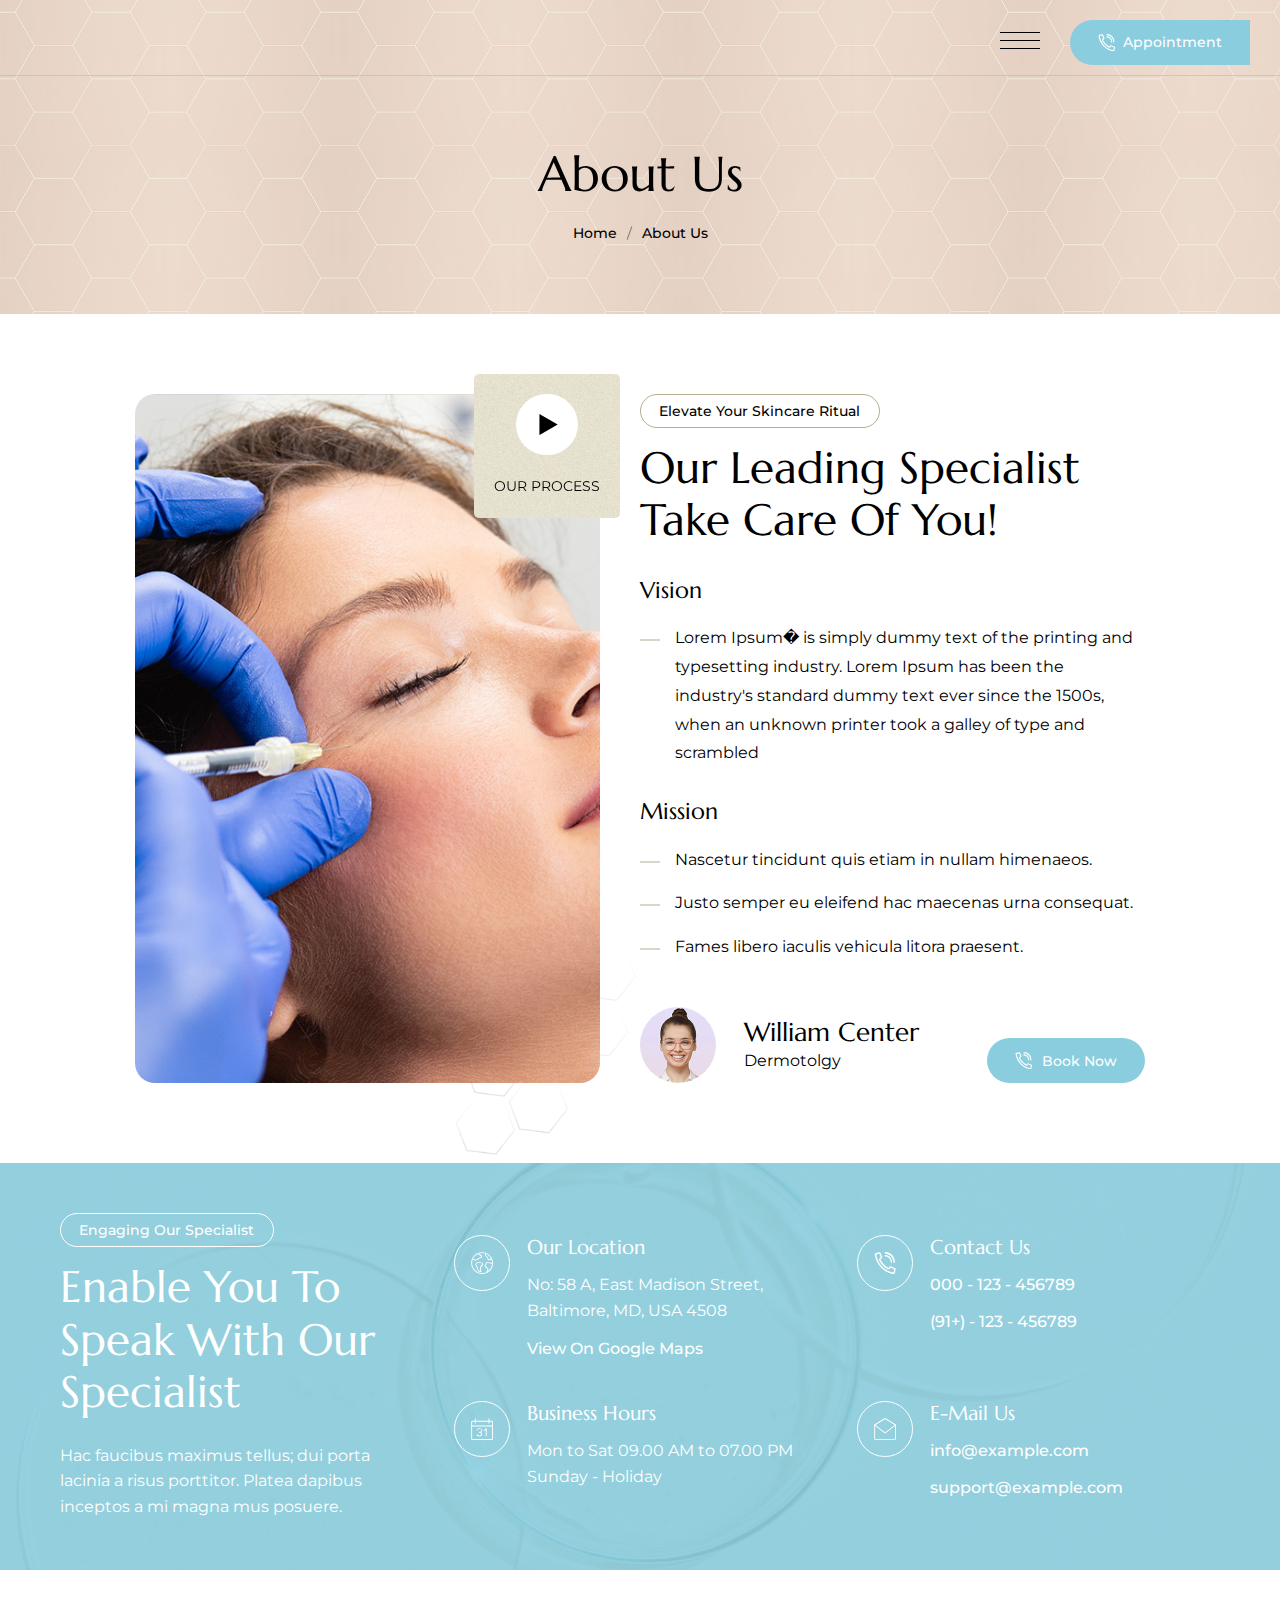
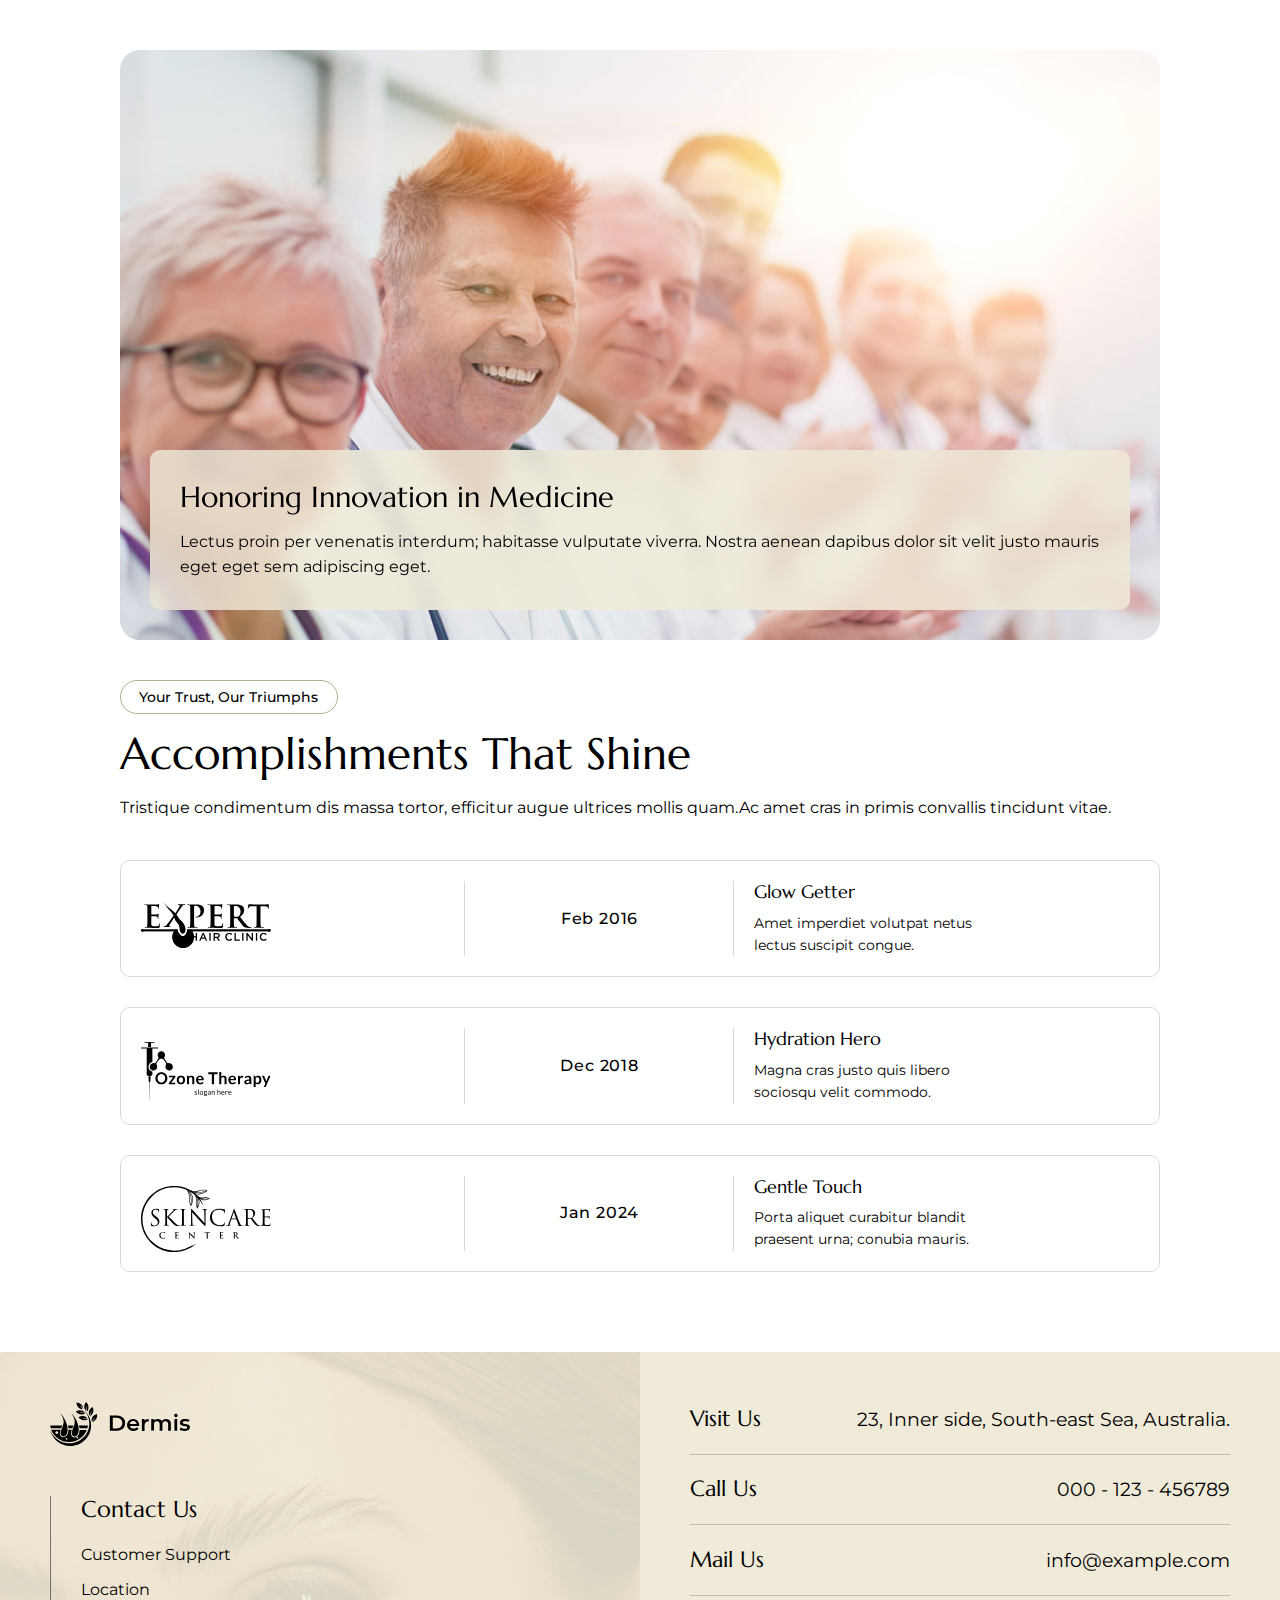
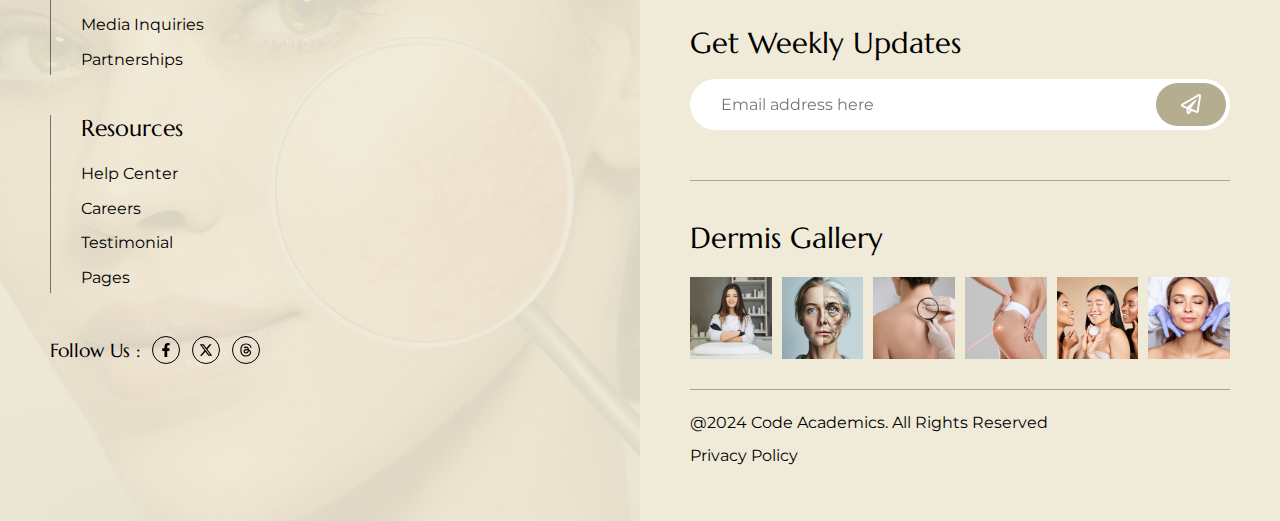
==== aboutPage.html @ b1bdc9c0 "local project added" ====
<!DOCTYPE html>
<html lang="en-US">

<head>
	<meta charset="UTF-8">
	<meta name="viewport" content="width=device-width, initial-scale=1">
	<meta http-equiv="X-UA-Compatible" content="IE=edge">

	<link rel="profile" href="https://gmpg.org/xfn/11">


	<title>About Us – Dermis Site</title>
	<meta name="robots" content="noindex, nofollow">
	<link rel="dns-prefetch" href="//code.jquery.com">
	<link rel="dns-prefetch" href="//fonts.googleapis.com">
	<link rel="alternate" type="application/rss+xml" title="Dermis Site » Feed"
		href=" /feed/">
	<link rel="alternate" type="application/rss+xml" title="Dermis Site » Comments Feed"
		href=" /comments/feed/">
	<script type="text/javascript">
		/* <![CDATA[ */
		window._wpemojiSettings = { "baseUrl": "https:\/\/s.w.org\/images\/core\/emoji\/15.0.3\/72x72\/", "ext": ".png", "svgUrl": "https:\/\/s.w.org\/images\/core\/emoji\/15.0.3\/svg\/", "svgExt": ".svg", "source": { "concatemoji": "https:\/\/dermis.wpengine.com\/wp-includes\/js\/wp-emoji-release.min.js?ver=6.6.2" } };
		/*! This file is auto-generated */
		!function (i, n) { var o, s, e; function c(e) { try { var t = { supportTests: e, timestamp: (new Date).valueOf() }; sessionStorage.setItem(o, JSON.stringify(t)) } catch (e) { } } function p(e, t, n) { e.clearRect(0, 0, e.canvas.width, e.canvas.height), e.fillText(t, 0, 0); var t = new Uint32Array(e.getImageData(0, 0, e.canvas.width, e.canvas.height).data), r = (e.clearRect(0, 0, e.canvas.width, e.canvas.height), e.fillText(n, 0, 0), new Uint32Array(e.getImageData(0, 0, e.canvas.width, e.canvas.height).data)); return t.every(function (e, t) { return e === r[t] }) } function u(e, t, n) { switch (t) { case "flag": return n(e, "\ud83c\udff3\ufe0f\u200d\u26a7\ufe0f", "\ud83c\udff3\ufe0f\u200b\u26a7\ufe0f") ? !1 : !n(e, "\ud83c\uddfa\ud83c\uddf3", "\ud83c\uddfa\u200b\ud83c\uddf3") && !n(e, "\ud83c\udff4\udb40\udc67\udb40\udc62\udb40\udc65\udb40\udc6e\udb40\udc67\udb40\udc7f", "\ud83c\udff4\u200b\udb40\udc67\u200b\udb40\udc62\u200b\udb40\udc65\u200b\udb40\udc6e\u200b\udb40\udc67\u200b\udb40\udc7f"); case "emoji": return !n(e, "\ud83d\udc26\u200d\u2b1b", "\ud83d\udc26\u200b\u2b1b") }return !1 } function f(e, t, n) { var r = "undefined" != typeof WorkerGlobalScope && self instanceof WorkerGlobalScope ? new OffscreenCanvas(300, 150) : i.createElement("canvas"), a = r.getContext("2d", { willReadFrequently: !0 }), o = (a.textBaseline = "top", a.font = "600 32px Arial", {}); return e.forEach(function (e) { o[e] = t(a, e, n) }), o } function t(e) { var t = i.createElement("script"); t.src = e, t.defer = !0, i.head.appendChild(t) } "undefined" != typeof Promise && (o = "wpEmojiSettingsSupports", s = ["flag", "emoji"], n.supports = { everything: !0, everythingExceptFlag: !0 }, e = new Promise(function (e) { i.addEventListener("DOMContentLoaded", e, { once: !0 }) }), new Promise(function (t) { var n = function () { try { var e = JSON.parse(sessionStorage.getItem(o)); if ("object" == typeof e && "number" == typeof e.timestamp && (new Date).valueOf() < e.timestamp + 604800 && "object" == typeof e.supportTests) return e.supportTests } catch (e) { } return null }(); if (!n) { if ("undefined" != typeof Worker && "undefined" != typeof OffscreenCanvas && "undefined" != typeof URL && URL.createObjectURL && "undefined" != typeof Blob) try { var e = "postMessage(" + f.toString() + "(" + [JSON.stringify(s), u.toString(), p.toString()].join(",") + "));", r = new Blob([e], { type: "text/javascript" }), a = new Worker(URL.createObjectURL(r), { name: "wpTestEmojiSupports" }); return void (a.onmessage = function (e) { c(n = e.data), a.terminate(), t(n) }) } catch (e) { } c(n = f(s, u, p)) } t(n) }).then(function (e) { for (var t in e) n.supports[t] = e[t], n.supports.everything = n.supports.everything && n.supports[t], "flag" !== t && (n.supports.everythingExceptFlag = n.supports.everythingExceptFlag && n.supports[t]); n.supports.everythingExceptFlag = n.supports.everythingExceptFlag && !n.supports.flag, n.DOMReady = !1, n.readyCallback = function () { n.DOMReady = !0 } }).then(function () { return e }).then(function () { var e; n.supports.everything || (n.readyCallback(), (e = n.source || {}).concatemoji ? t(e.concatemoji) : e.wpemoji && e.twemoji && (t(e.twemoji), t(e.wpemoji))) })) }((window, document), window._wpemojiSettings);
		/* ]]> */
	</script>
	<style id="wp-emoji-styles-inline-css" type="text/css">
		img.wp-smiley,
		img.emoji {
			display: inline !important;
			border: none !important;
			box-shadow: none !important;
			height: 1em !important;
			width: 1em !important;
			margin: 0 0.07em !important;
			vertical-align: -0.1em !important;
			background: none !important;
			padding: 0 !important;
		}
	</style>
	<style id="classic-theme-styles-inline-css" type="text/css">
		/*! This file is auto-generated */
		.wp-block-button__link {
			color: #fff;
			background-color: #32373c;
			border-radius: 9999px;
			box-shadow: none;
			text-decoration: none;
			padding: calc(.667em + 2px) calc(1.333em + 2px);
			font-size: 1.125em
		}

		.wp-block-file__button {
			background: #32373c;
			color: #fff;
			text-decoration: none
		}
		.visibilityCustom{
			opacity: 0;
		}
	</style>
	<style id="global-styles-inline-css" type="text/css">
		:root {
			--wp--preset--aspect-ratio--square: 1;
			--wp--preset--aspect-ratio--4-3: 4/3;
			--wp--preset--aspect-ratio--3-4: 3/4;
			--wp--preset--aspect-ratio--3-2: 3/2;
			--wp--preset--aspect-ratio--2-3: 2/3;
			--wp--preset--aspect-ratio--16-9: 16/9;
			--wp--preset--aspect-ratio--9-16: 9/16;
			--wp--preset--color--black: #000000;
			--wp--preset--color--cyan-bluish-gray: #abb8c3;
			--wp--preset--color--white: #ffffff;
			--wp--preset--color--pale-pink: #f78da7;
			--wp--preset--color--vivid-red: #cf2e2e;
			--wp--preset--color--luminous-vivid-orange: #ff6900;
			--wp--preset--color--luminous-vivid-amber: #fcb900;
			--wp--preset--color--light-green-cyan: #7bdcb5;
			--wp--preset--color--vivid-green-cyan: #00d084;
			--wp--preset--color--pale-cyan-blue: #8ed1fc;
			--wp--preset--color--vivid-cyan-blue: #0693e3;
			--wp--preset--color--vivid-purple: #9b51e0;
			--wp--preset--color--primary: #89CDDF;
			--wp--preset--color--secondary: #B5AD8F;
			--wp--preset--color--tertiary: #f0ebd8;
			--wp--preset--color--body-bg: #ffffff;
			--wp--preset--color--body-text: #000000;
			--wp--preset--color--alternate: #000000;
			--wp--preset--color--transparent: rgba(0, 0, 0, 0);
			--wp--preset--gradient--vivid-cyan-blue-to-vivid-purple: linear-gradient(135deg, rgba(6, 147, 227, 1) 0%, rgb(155, 81, 224) 100%);
			--wp--preset--gradient--light-green-cyan-to-vivid-green-cyan: linear-gradient(135deg, rgb(122, 220, 180) 0%, rgb(0, 208, 130) 100%);
			--wp--preset--gradient--luminous-vivid-amber-to-luminous-vivid-orange: linear-gradient(135deg, rgba(252, 185, 0, 1) 0%, rgba(255, 105, 0, 1) 100%);
			--wp--preset--gradient--luminous-vivid-orange-to-vivid-red: linear-gradient(135deg, rgba(255, 105, 0, 1) 0%, rgb(207, 46, 46) 100%);
			--wp--preset--gradient--very-light-gray-to-cyan-bluish-gray: linear-gradient(135deg, rgb(238, 238, 238) 0%, rgb(169, 184, 195) 100%);
			--wp--preset--gradient--cool-to-warm-spectrum: linear-gradient(135deg, rgb(74, 234, 220) 0%, rgb(151, 120, 209) 20%, rgb(207, 42, 186) 40%, rgb(238, 44, 130) 60%, rgb(251, 105, 98) 80%, rgb(254, 248, 76) 100%);
			--wp--preset--gradient--blush-light-purple: linear-gradient(135deg, rgb(255, 206, 236) 0%, rgb(152, 150, 240) 100%);
			--wp--preset--gradient--blush-bordeaux: linear-gradient(135deg, rgb(254, 205, 165) 0%, rgb(254, 45, 45) 50%, rgb(107, 0, 62) 100%);
			--wp--preset--gradient--luminous-dusk: linear-gradient(135deg, rgb(255, 203, 112) 0%, rgb(199, 81, 192) 50%, rgb(65, 88, 208) 100%);
			--wp--preset--gradient--pale-ocean: linear-gradient(135deg, rgb(255, 245, 203) 0%, rgb(182, 227, 212) 50%, rgb(51, 167, 181) 100%);
			--wp--preset--gradient--electric-grass: linear-gradient(135deg, rgb(202, 248, 128) 0%, rgb(113, 206, 126) 100%);
			--wp--preset--gradient--midnight: linear-gradient(135deg, rgb(2, 3, 129) 0%, rgb(40, 116, 252) 100%);
			--wp--preset--font-size--small: 13px;
			--wp--preset--font-size--medium: 20px;
			--wp--preset--font-size--large: 36px;
			--wp--preset--font-size--x-large: 42px;
			--wp--preset--font-family--inter: "Inter", sans-serif;
			--wp--preset--font-family--cardo: Cardo;
			--wp--preset--spacing--20: 0.44rem;
			--wp--preset--spacing--30: 0.67rem;
			--wp--preset--spacing--40: 1rem;
			--wp--preset--spacing--50: 1.5rem;
			--wp--preset--spacing--60: 2.25rem;
			--wp--preset--spacing--70: 3.38rem;
			--wp--preset--spacing--80: 5.06rem;
			--wp--preset--shadow--natural: 6px 6px 9px rgba(0, 0, 0, 0.2);
			--wp--preset--shadow--deep: 12px 12px 50px rgba(0, 0, 0, 0.4);
			--wp--preset--shadow--sharp: 6px 6px 0px rgba(0, 0, 0, 0.2);
			--wp--preset--shadow--outlined: 6px 6px 0px -3px rgba(255, 255, 255, 1), 6px 6px rgba(0, 0, 0, 1);
			--wp--preset--shadow--crisp: 6px 6px 0px rgba(0, 0, 0, 1);
		}

		:where(.is-layout-flex) {
			gap: 0.5em;
		}

		:where(.is-layout-grid) {
			gap: 0.5em;
		}

		body .is-layout-flex {
			display: flex;
		}

		.is-layout-flex {
			flex-wrap: wrap;
			align-items: center;
		}

		.is-layout-flex> :is(*, div) {
			margin: 0;
		}

		body .is-layout-grid {
			display: grid;
		}

		.is-layout-grid> :is(*, div) {
			margin: 0;
		}

		:where(.wp-block-columns.is-layout-flex) {
			gap: 2em;
		}

		:where(.wp-block-columns.is-layout-grid) {
			gap: 2em;
		}

		:where(.wp-block-post-template.is-layout-flex) {
			gap: 1.25em;
		}

		:where(.wp-block-post-template.is-layout-grid) {
			gap: 1.25em;
		}

		.has-black-color {
			color: var(--wp--preset--color--black) !important;
		}

		.has-cyan-bluish-gray-color {
			color: var(--wp--preset--color--cyan-bluish-gray) !important;
		}

		.has-white-color {
			color: var(--wp--preset--color--white) !important;
		}

		.has-pale-pink-color {
			color: var(--wp--preset--color--pale-pink) !important;
		}

		.has-vivid-red-color {
			color: var(--wp--preset--color--vivid-red) !important;
		}

		.has-luminous-vivid-orange-color {
			color: var(--wp--preset--color--luminous-vivid-orange) !important;
		}

		.has-luminous-vivid-amber-color {
			color: var(--wp--preset--color--luminous-vivid-amber) !important;
		}

		.has-light-green-cyan-color {
			color: var(--wp--preset--color--light-green-cyan) !important;
		}

		.has-vivid-green-cyan-color {
			color: var(--wp--preset--color--vivid-green-cyan) !important;
		}

		.has-pale-cyan-blue-color {
			color: var(--wp--preset--color--pale-cyan-blue) !important;
		}

		.has-vivid-cyan-blue-color {
			color: var(--wp--preset--color--vivid-cyan-blue) !important;
		}

		.has-vivid-purple-color {
			color: var(--wp--preset--color--vivid-purple) !important;
		}

		.has-black-background-color {
			background-color: var(--wp--preset--color--black) !important;
		}

		.has-cyan-bluish-gray-background-color {
			background-color: var(--wp--preset--color--cyan-bluish-gray) !important;
		}

		.has-white-background-color {
			background-color: var(--wp--preset--color--white) !important;
		}

		.has-pale-pink-background-color {
			background-color: var(--wp--preset--color--pale-pink) !important;
		}

		.has-vivid-red-background-color {
			background-color: var(--wp--preset--color--vivid-red) !important;
		}

		.has-luminous-vivid-orange-background-color {
			background-color: var(--wp--preset--color--luminous-vivid-orange) !important;
		}

		.has-luminous-vivid-amber-background-color {
			background-color: var(--wp--preset--color--luminous-vivid-amber) !important;
		}

		.has-light-green-cyan-background-color {
			background-color: var(--wp--preset--color--light-green-cyan) !important;
		}

		.has-vivid-green-cyan-background-color {
			background-color: var(--wp--preset--color--vivid-green-cyan) !important;
		}

		.has-pale-cyan-blue-background-color {
			background-color: var(--wp--preset--color--pale-cyan-blue) !important;
		}

		.has-vivid-cyan-blue-background-color {
			background-color: var(--wp--preset--color--vivid-cyan-blue) !important;
		}

		.has-vivid-purple-background-color {
			background-color: var(--wp--preset--color--vivid-purple) !important;
		}

		.has-black-border-color {
			border-color: var(--wp--preset--color--black) !important;
		}

		.has-cyan-bluish-gray-border-color {
			border-color: var(--wp--preset--color--cyan-bluish-gray) !important;
		}

		.has-white-border-color {
			border-color: var(--wp--preset--color--white) !important;
		}

		.has-pale-pink-border-color {
			border-color: var(--wp--preset--color--pale-pink) !important;
		}

		.has-vivid-red-border-color {
			border-color: var(--wp--preset--color--vivid-red) !important;
		}

		.has-luminous-vivid-orange-border-color {
			border-color: var(--wp--preset--color--luminous-vivid-orange) !important;
		}

		.has-luminous-vivid-amber-border-color {
			border-color: var(--wp--preset--color--luminous-vivid-amber) !important;
		}

		.has-light-green-cyan-border-color {
			border-color: var(--wp--preset--color--light-green-cyan) !important;
		}

		.has-vivid-green-cyan-border-color {
			border-color: var(--wp--preset--color--vivid-green-cyan) !important;
		}

		.has-pale-cyan-blue-border-color {
			border-color: var(--wp--preset--color--pale-cyan-blue) !important;
		}

		.has-vivid-cyan-blue-border-color {
			border-color: var(--wp--preset--color--vivid-cyan-blue) !important;
		}

		.has-vivid-purple-border-color {
			border-color: var(--wp--preset--color--vivid-purple) !important;
		}

		.has-vivid-cyan-blue-to-vivid-purple-gradient-background {
			background: var(--wp--preset--gradient--vivid-cyan-blue-to-vivid-purple) !important;
		}

		.has-light-green-cyan-to-vivid-green-cyan-gradient-background {
			background: var(--wp--preset--gradient--light-green-cyan-to-vivid-green-cyan) !important;
		}

		.has-luminous-vivid-amber-to-luminous-vivid-orange-gradient-background {
			background: var(--wp--preset--gradient--luminous-vivid-amber-to-luminous-vivid-orange) !important;
		}

		.has-luminous-vivid-orange-to-vivid-red-gradient-background {
			background: var(--wp--preset--gradient--luminous-vivid-orange-to-vivid-red) !important;
		}

		.has-very-light-gray-to-cyan-bluish-gray-gradient-background {
			background: var(--wp--preset--gradient--very-light-gray-to-cyan-bluish-gray) !important;
		}

		.has-cool-to-warm-spectrum-gradient-background {
			background: var(--wp--preset--gradient--cool-to-warm-spectrum) !important;
		}

		.has-blush-light-purple-gradient-background {
			background: var(--wp--preset--gradient--blush-light-purple) !important;
		}

		.has-blush-bordeaux-gradient-background {
			background: var(--wp--preset--gradient--blush-bordeaux) !important;
		}

		.has-luminous-dusk-gradient-background {
			background: var(--wp--preset--gradient--luminous-dusk) !important;
		}

		.has-pale-ocean-gradient-background {
			background: var(--wp--preset--gradient--pale-ocean) !important;
		}

		.has-electric-grass-gradient-background {
			background: var(--wp--preset--gradient--electric-grass) !important;
		}

		.has-midnight-gradient-background {
			background: var(--wp--preset--gradient--midnight) !important;
		}

		.has-small-font-size {
			font-size: var(--wp--preset--font-size--small) !important;
		}

		.has-medium-font-size {
			font-size: var(--wp--preset--font-size--medium) !important;
		}

		.has-large-font-size {
			font-size: var(--wp--preset--font-size--large) !important;
		}

		.has-x-large-font-size {
			font-size: var(--wp--preset--font-size--x-large) !important;
		}

		:where(.wp-block-post-template.is-layout-flex) {
			gap: 1.25em;
		}

		:where(.wp-block-post-template.is-layout-grid) {
			gap: 1.25em;
		}

		:where(.wp-block-columns.is-layout-flex) {
			gap: 2em;
		}

		:where(.wp-block-columns.is-layout-grid) {
			gap: 2em;
		}

		:root :where(.wp-block-pullquote) {
			font-size: 1.5em;
			line-height: 1.6;
		}
	</style>
	<link rel="stylesheet" id="contact-form-7-css" href="css/styles.css" type="text/css" media="all">
	<link rel="stylesheet" id="dermis-plus-elementor-css" href="css/elementor.css" type="text/css" media="all">
	<link rel="stylesheet" id="dermis-plus-common-css" href="css/common.css" type="text/css" media="all">
	<link rel="stylesheet" id="dermis-pro-widget-css" href="css/widget.css" type="text/css" media="all">
	<link rel="stylesheet" id="wdt-elementor-addon-core-css" href="css/core.css" type="text/css" media="all">
	<style id="wdt-elementor-addon-core-inline-css" type="text/css">
		:root {
			--wdt-elementor-color-primary: #000000;
			--wdt-elementor-color-primary-rgb: 0, 0, 0;
			--wdt-elementor-color-secondary: #000000;
			--wdt-elementor-color-secondary-rgb: 0, 0, 0;
			--wdt-elementor-color-text: #000000;
			--wdt-elementor-color-text-rgb: 0, 0, 0;
			--wdt-elementor-color-accent: #89CDDF;
			--wdt-elementor-color-accent-rgb: 137, 205, 223;
			--wdt-elementor-color-custom-1: #B5AD8F;
			--wdt-elementor-color-custom-1-rgb: 181, 173, 143;
			--wdt-elementor-color-custom-2: #F0EBD8;
			--wdt-elementor-color-custom-2-rgb: 240, 235, 216;
			--wdt-elementor-color-custom-3: #FFFFFF;
			--wdt-elementor-color-custom-3-rgb: 255, 255, 255;
			--wdt-elementor-color-custom-4: #D9D9D9;
			--wdt-elementor-color-custom-4-rgb: 217, 217, 217;
			--wdt-elementor-typo-primary-font-family: Marcellus;
			--wdt-elementor-typo-primary-font-weight: 400;
			--wdt-elementor-typo-secondary-font-family: Marcellus;
			--wdt-elementor-typo-secondary-font-weight: 400;
			--wdt-elementor-typo-text-font-family: Montserrat;
			--wdt-elementor-typo-text-font-weight: 400;
			--wdt-elementor-typo-accent-font-family: Montserrat;
			--wdt-elementor-typo-accent-font-weight: 400;
		}
	</style>
	<link rel="stylesheet" id="fontawesome-all-css" href="css/fontawesome-all.min.css" type="text/css" media="all">
	<link rel="stylesheet" id="dt-dropdown-css" href="css/dropdown.css" type="text/css" media="all">
	<link rel="stylesheet" id="wdt-ultimate-booking-css" href="css/booking.css" type="text/css" media="all">
	<link rel="stylesheet" id="wdt-ultimate-booking-swiper-css" href="css/swiper.min_1.css" type="text/css" media="all">
	<link rel="stylesheet" id="jquery-ui-datepicker-css" href="css/jquery-ui.css" type="text/css" media="all">
	<link rel="stylesheet" id="woocommerce-layout-css" href="css/woocommerce-layout.css" type="text/css" media="all">
	<link rel="stylesheet" id="woocommerce-smallscreen-css" href="css/woocommerce-smallscreen.css" type="text/css"
		media="only screen and (max-width: 768px)">
	<link rel="stylesheet" id="woocommerce-general-css" href="css/woocommerce.css" type="text/css" media="all">
	<style id="woocommerce-inline-inline-css" type="text/css">
		.woocommerce form .form-row .required {
			visibility: visible;
		}
	</style>
	<link rel="stylesheet" id="woo-variation-swatches-css" href="css/frontend.min.css" type="text/css" media="all">
	<style id="woo-variation-swatches-inline-css" type="text/css">
		:root {
			--wvs-tick: url("data:image/svg+xml;utf8,%3Csvg filter='drop-shadow(0px 0px 2px rgb(0 0 0 / .8))' xmlns='http://www.w3.org/2000/svg'  viewBox='0 0 30 30'%3E%3Cpath fill='none' stroke='%23ffffff' stroke-linecap='round' stroke-linejoin='round' stroke-width='4' d='M4 16L11 23 27 7'/%3E%3C/svg%3E");

			--wvs-cross: url("data:image/svg+xml;utf8,%3Csvg filter='drop-shadow(0px 0px 5px rgb(255 255 255 / .6))' xmlns='http://www.w3.org/2000/svg' width='72px' height='72px' viewBox='0 0 24 24'%3E%3Cpath fill='none' stroke='%23ff0000' stroke-linecap='round' stroke-width='0.6' d='M5 5L19 19M19 5L5 19'/%3E%3C/svg%3E");
			--wvs-single-product-item-width: 30px;
			--wvs-single-product-item-height: 30px;
			--wvs-single-product-item-font-size: 16px
		}
	</style>
	<link rel="preload" as="font" type="font/woff2" crossorigin="anonymous" id="tinvwl-webfont-font-css"
		href=" /wp-content/plugins/ti-woocommerce-wishlist/assets/fonts/tinvwl-webfont.woff2?ver=xu2uyi"
		media="all">
	<link rel="stylesheet" id="tinvwl-webfont-css" href="css/webfont.min.css" type="text/css" media="all">
	<link rel="stylesheet" id="tinvwl-css" href="css/public.min.css" type="text/css" media="all">
	<link rel="stylesheet" id="elementor-frontend-css" href="css/custom-frontend.min.css" type="text/css" media="all">
	<link rel="stylesheet" id="swiper-css" href="css/swiper.min.css" type="text/css" media="all">
	<link rel="stylesheet" id="e-swiper-css" href="css/e-swiper.min.css" type="text/css" media="all">
	<link rel="stylesheet" id="elementor-post-13-css" href="css/post-13.css" type="text/css" media="all">
	<link rel="stylesheet" id="widget-image-css" href="css/widget-image.min.css" type="text/css" media="all">
	<link rel="stylesheet" id="e-animation-fadeInUp-css" href="css/fadeInUp.min.css" type="text/css" media="all">
	<link rel="stylesheet" id="widget-spacer-css" href="css/widget-spacer.min.css" type="text/css" media="all">
	<link rel="stylesheet" id="e-animation-fadeInRight-css" href="css/fadeInRight.min.css" type="text/css" media="all">
	<link rel="stylesheet" id="widget-icon-list-css" href="css/custom-widget-icon-list.min_1.css" type="text/css"
		media="all">
	<link rel="stylesheet" id="e-animation-fadeInLeft-css" href="css/fadeInLeft.min.css" type="text/css" media="all">
	<link rel="stylesheet" id="widget-text-editor-css" href="css/widget-text-editor.min.css" type="text/css"
		media="all">
	<link rel="stylesheet" id="elementor-post-117-css" href="css/post-117.css" type="text/css" media="all">
	<link rel="stylesheet" id="flatpickr-css" href="css/flatpickr.min.css" type="text/css" media="all">
	<link rel="stylesheet" id="a971fbc1c37daacff709eb88c7fe0bfb-css"
		href="//fonts.googleapis.com/css?family=Outfit:100,200,300,400,500,600,700,800,900&amp;subset=latin-ext"
		type="text/css" media="all">
	<link rel="stylesheet" id="4de3aa1138d41cb03c7d9d3ddd37d9a4-css"
		href="//fonts.googleapis.com/css?family=Syne:400,500,600,700,800&amp;subset=latin-ext" type="text/css"
		media="all">
	<link rel="stylesheet" id="e9a1e001934af7121d3283b538999bad-css"
		href="//fonts.googleapis.com/css?family=Montserrat:300,400,500,600,700,800,900&amp;subset=latin-ext"
		type="text/css" media="all">
	<link rel="stylesheet" id="a711e411de3c02c6a9857f9076d85f1f-css"
		href="//fonts.googleapis.com/css?family=Marcellus:400,700&amp;subset=latin-ext" type="text/css" media="all">
	<link rel="stylesheet" id="dermis-css" href="css/style.css" type="text/css" media="all">
	<style id="dermis-inline-css" type="text/css">
		:root {
			--wdtPrimaryColor: #89cddf;
			--wdtPrimaryColorRgb: 137, 205, 223;
			--wdtSecondaryColor: #b5ad8f;
			--wdtSecondaryColorRgb: 181, 173, 143;
			--wdtTertiaryColor: #f0ebd8;
			--wdtTertiaryColorRgb: 240, 235, 216;
			--wdtBodyBGColor: #ffffff;
			--wdtBodyBGColorRgb: 255, 255, 255;
			--wdtBodyTxtColor: #000000;
			--wdtBodyTxtColorRgb: 0, 0, 0;
			--wdtHeadAltColor: #000000;
			--wdtHeadAltColorRgb: 0, 0, 0;
			--wdtLinkColor: #000000;
			--wdtLinkColorRgb: 0, 0, 0;
			--wdtLinkHoverColor: #7b5f43;
			--wdtLinkHoverColorRgb: 123, 95, 67;
			--wdtBorderColor: #d9d9d9;
			--wdtBorderColorRgb: 217, 217, 217;
			--wdtAccentTxtColor: #ffffff;
			--wdtAccentTxtColorRgb: 255, 255, 255;
			--wdtFontTypo_Base: 'Montserrat', sans-serif;
			--wdtFontWeight_Base: 400;
			--wdtFontSize_Base: 16px;
			--wdtLineHeight_Base: 1.6;
			--wdtFontTypo_Alt: 'Marcellus', serif;
			--wdtFontWeight_Alt: 400;
			--wdtFontSize_Alt: 60px;
			--wdtLineHeight_Alt: 1.25;
			--wdtFontTypo_H1: 'Marcellus', serif;
			--wdtFontWeight_H1: 400;
			--wdtFontSize_H1: 60px;
			--wdtLineHeight_H1: 1.25;
			--wdtFontTypo_H2: 'Marcellus', serif;
			--wdtFontWeight_H2: 400;
			--wdtFontSize_H2: 52px;
			--wdtLineHeight_H2: 1.25;
			--wdtFontTypo_H3: 'Marcellus', serif;
			--wdtFontWeight_H3: 400;
			--wdtFontSize_H3: 46px;
			--wdtLineHeight_H3: 1.25;
			--wdtFontTypo_H4: 'Marcellus', serif;
			--wdtFontWeight_H4: 400;
			--wdtFontSize_H4: 34px;
			--wdtLineHeight_H4: 1.25;
			--wdtFontTypo_H5: 'Marcellus', serif;
			--wdtFontWeight_H5: 400;
			--wdtFontSize_H5: 26px;
			--wdtLineHeight_H5: 1.25;
			--wdtFontTypo_H6: 'Marcellus', serif;
			--wdtFontWeight_H6: 400;
			--wdtFontSize_H6: 18px;
			--wdtLineHeight_H6: 1.25;
			--wdtFontTypo_Ext: "Dancing Script", sans-serif;
			--wdtFontWeight_Ext: 500;
			--wdtFontSize_Ext: 14px;
			--wdtLineHeight_Ext: 1.1;
		}
	</style>
	<link rel="stylesheet" id="dermis-icons-css" href="css/icons.css" type="text/css" media="all">
	<link rel="stylesheet" id="dermis-base-css" href="css/base.css" type="text/css" media="all">
	<link rel="stylesheet" id="dermis-grid-css" href="css/grid.css" type="text/css" media="all">
	<link rel="stylesheet" id="dermis-layout-css" href="css/layout.css" type="text/css" media="all">
	<link rel="stylesheet" id="dermis-widget-css" href="css/widget_1.css" type="text/css" media="all">
	<link rel="stylesheet" id="site-breadcrumb-css" href="css/breadcrumb_1.css" type="text/css" media="all">
	<link rel="stylesheet" id="site-header-css" href="css/header.css" type="text/css" media="all">
	<link rel="stylesheet" id="site-loader-css" href="css/loader-2.css" type="text/css" media="all">
	<link rel="stylesheet" id="site-to-top-css" href="css/totop.css" type="text/css" media="all">
	<link rel="stylesheet" id="site-sidebar-css" href="css/sidebar_1.css" type="text/css" media="all">
	<link rel="stylesheet" id="sidebar-css" href="css/sidebar_1.css" type="text/css" media="all">
	<link rel="stylesheet" id="wdt-blog-css" href="css/blog_2.css" type="text/css" media="all">
	<link rel="stylesheet" id="wdt-blog-archive-classic-css" href="css/blog-archive-classic.css" type="text/css"
		media="all">
	<link rel="stylesheet" id="jquery-bxslider-css" href="css/jquery.bxslider.css" type="text/css" media="all">
	<link rel="stylesheet" id="dermis-breadcrumb-css" href="css/breadcrumb.css" type="text/css" media="all">
	<link rel="stylesheet" id="dermis-comments-css" href="css/comments.css" type="text/css" media="all">
	<link rel="stylesheet" id="dermis-footer-css" href="css/footer.css" type="text/css" media="all">
	<link rel="stylesheet" id="dermis-header-css" href="css/header_1.css" type="text/css" media="all">
	<link rel="stylesheet" id="dermis-pagination-css" href="css/pagination.css" type="text/css" media="all">
	<link rel="stylesheet" id="dermis-magnific-popup-css" href="css/magnific-popup.css" type="text/css" media="all">
	<link rel="stylesheet" id="dermis-quick-search-css" href="css/search.css" type="text/css" media="all">
	<link rel="stylesheet" id="dermis-secondary-css" href="css/sidebar.css" type="text/css" media="all">
	<link rel="stylesheet" id="dermis-woo-css" href="css/default.css" type="text/css" media="all">
	<style id="dermis-woo-cart-notification-inline-css" type="text/css">
		/*--------------------------------------------------------------*/
		/* #region - Add-to-Cart Notification Widget */
		/*--------------------------------------------------------------*/

		.wdt-shop-cart-widget.cart-notification-widget,
		.wdt-shop-cart-widget.cart-notification-widget .wdt-shop-cart-widget-inner,
		.wdt-shop-cart-widget.cart-notification-widget .wdt-shop-cart-widget-content {
			float: left;
			width: 100%;
		}

		.wdt-shop-cart-widget.cart-notification-widget .wdt-shop-cart-widget-close-button {
			font-size: 0;
			height: 25px;
			line-height: 0;
			position: absolute;
			right: 3px;
			top: 3px;
			text-align: center;
			width: 25px;
			-webkit-border-radius: 50%;
			border-radius: 50%;
		}

		.wdt-shop-cart-widget.cart-notification-widget .wdt-shop-cart-widget-close-button:before {
			content: "\2716";
			display: block;
			font-size: 14px;
			font-weight: normal;
			line-height: 25px;
		}

		.wdt-shop-cart-widget.cart-notification-widget {
			max-width: 500px;
			position: fixed;
			bottom: 32px;
			left: 18px;
			width: auto;
			z-index: 999;
			-webkit-transition: var(--wdt-Ad-Transition);
			transition: var(--wdt-Ad-Transition);
		}

		.wdt-shop-cart-widget.cart-notification-widget .wdt-shop-cart-widget-inner {
			padding: 20px;
		}

		.wdt-shop-cart-widget.cart-notification-widget .wdt-shop-cart-widget-content>* {
			display: table-cell;
			vertical-align: middle;
		}

		.wdt-shop-cart-widget.cart-notification-widget .wdt-shop-cart-widget-content-thumb {
			line-height: 0;
			padding: 0 10px;
			width: 120px;
		}

		.wdt-shop-cart-widget.cart-notification-widget .wdt-shop-cart-widget-content-info {
			padding: 5px 10px;
			text-align: left;
		}

		.wdt-shop-cart-widget.cart-notification-widget .wdt-shop-cart-widget-content-thumb a,
		.wdt-shop-cart-widget.cart-notification-widget .wdt-shop-cart-widget-content-thumb a img {
			display: block;
			width: 100%;
		}

		.wdt-shop-cart-widget.cart-notification-widget .wdt-shop-cart-widget-content-info a {
			display: block;
			font-size: 18px;
			font-weight: bold;
		}

		.wdt-shop-cart-widget.cart-notification-widget {
			opacity: 0;
			visibility: hidden;
		}

		.wdt-shop-cart-widget.cart-notification-widget.wdt-shop-cart-widget-active {
			opacity: 1;
			visibility: visible;
		}


		.wdt-shop-cart-widget.cart-notification-widget {
			background-color: var(--wdtBodyBGColor);
		}

		.wdt-shop-cart-widget.cart-notification-widget .wdt-shop-cart-widget-close-button:before {
			color: var(--wdtAccentTxtColor);
		}

		.wdt-shop-cart-widget.cart-notification-widget {
			-webkit-box-shadow: 0 1px 3px 1px rgba(var(--wdtHeadAltColorRgb), 0.25);
			box-shadow: 0 1px 3px 1px rgba(var(--wdtHeadAltColorRgb), 0.25);
		}

		/* #endregion - Add-to-Cart Notification Widget */



		/*--------------------------------------------------------------*/
		/* #region - Add-to-Cart Sidebar Widget */
		/*--------------------------------------------------------------*/

		.wdt-shop-cart-widget.activate-sidebar-widget {
			height: 100%;
			position: fixed;
			right: 0;
			top: 0;
			width: 350px;
			z-index: 999992;
			-webkit-transform: translateX(100%);
			transform: translateX(100%);
			-webkit-transition: var(--wdt-Ad-Transition);
			transition: var(--wdt-Ad-Transition);
		}

		.wdt-shop-cart-widget.activate-sidebar-widget:before {
			content: "";
		}

		.wdt-shop-cart-widget.activate-sidebar-widget.wdt-shop-cart-widget-active {
			-webkit-transform: translateX(0);
			transform: translateX(0);
		}

		.wdt-shop-cart-widget[class*="sidebar"] .wdt-shop-cart-widget-inner {
			height: 100%;
			padding: 45px 0 120px;
			position: relative;
		}

		.wdt-shop-cart-widget[class*="sidebar"] .wdt-shop-cart-widget-header {
			border-width: 0 0 1px;
			padding-left: 15px;
			padding-right: 45px;
			position: absolute;
			left: 0;
			top: 0;
			width: 100%;
		}

		.wdt-shop-cart-widget[class*="sidebar"] .wdt-shop-cart-widget-header h3 {
			font-size: 15px;
			font-weight: bold;
			line-height: 45px;
			margin: 0;
			text-transform: uppercase;
		}

		.wdt-shop-cart-widget[class*="sidebar"] .wdt-shop-cart-widget-header h3 span,
		.wdt-shop-cart-widget[class*="sidebar"] .wdt-shop-cart-widget-header a {
			height: 45px;
			position: absolute;
			top: 0;
			text-align: center;
			width: 45px;
		}

		.wdt-shop-cart-widget[class*="sidebar"] .wdt-shop-cart-widget-header h3 span {
			font-size: 18px;
			right: 0;
		}

		.wdt-shop-cart-widget[class*="sidebar"] .wdt-shop-cart-widget-header h3 a {
			font-size: 0;
			line-height: 0;
			margin-right: 1px;
			overflow: hidden;
			right: 100%;
			text-indent: -9999px;
			-webkit-transform: translateX(100%);
			transform: translateX(100%);
		}

		.wdt-shop-cart-widget[class*="sidebar"] .wdt-shop-cart-widget-header h3 a:before {
			content: "\2716";
			display: block;
			font-size: 15px;
			font-weight: normal;
			line-height: 45px;
			text-indent: 0;
		}

		.wdt-shop-cart-widget[class*="sidebar"].activate-sidebar-widget:hover .wdt-shop-cart-widget-header h3 a {
			-webkit-transform: translateX(0);
			transform: translateX(0);
		}

		.wdt-shop-cart-widget[class*="sidebar"] .wdt-shop-cart-widget-content {
			float: left;
			width: 100%;
		}

		.wdt-shop-cart-widget[class*="sidebar"] .wdt-shop-cart-widget-inner,
		.wdt-shop-cart-widget[class*="sidebar"] .wdt-shop-cart-widget-content .product_list_widget,
		.wdt-shop-cart-widget[class*="sidebar"] .wdt-shop-cart-widget-content .product_list_widget li {
			float: left;
			width: 100%;
		}

		.wdt-shop-cart-widget[class*="sidebar"] .wdt-shop-cart-widget-content .product_list_widget,
		.wdt-shop-cart-widget[class*="sidebar"] .wdt-shop-cart-widget-content .total {
			padding: 0 15px;
		}

		.wdt-shop-cart-widget[class*="sidebar"] .wdt-shop-cart-widget-content .product_list_widget li {
			border-width: 1px 0;
			display: inline;
			margin: -1px 0 0 !important;
			padding: 15px 25px 15px 50px;
			position: relative;
		}

		.wdt-shop-cart-widget[class*="sidebar"] .wdt-shop-cart-widget-content .product_list_widget li:first-child {
			border-top-width: 0;
		}

		.wdt-shop-cart-widget[class*="sidebar"] .wdt-shop-cart-widget-content .product_list_widget li:last-child {
			border-bottom-width: 0;
		}

		.wdt-shop-cart-widget[class*="sidebar"] .wdt-shop-cart-widget-content .product_list_widget li a:not(.remove) {
			font-weight: 600;
		}

		.wdt-shop-cart-widget[class*="sidebar"] .wdt-shop-cart-widget-content .product_list_widget li a img {
			margin: auto;
			position: absolute;
			left: 0;
			top: 16px;
			width: 40px;
		}

		.wdt-shop-cart-widget[class*="sidebar"] .wdt-shop-cart-widget-content .product_list_widget li a.remove {
			font-size: 16px;
			height: 20px;
			line-height: 20px;
			margin: auto;
			position: absolute;
			bottom: 0;
			left: auto;
			right: 0;
			top: 0 !important;
			text-align: center;
			width: 20px;
		}

		.wdt-shop-cart-widget[class*="sidebar"] .wdt-shop-cart-widget-content .product_list_widget li a.remove:not(:focus) {
			text-decoration: none;
		}

		.wdt-shop-cart-widget[class*="sidebar"] .wdt-shop-cart-widget-content .product_list_widget li:before {
			content: none !important;
		}

		.wdt-shop-cart-widget[class*="sidebar"] .wdt-shop-cart-widget-content .product_list_widget li .quantity {
			display: table;
			margin: 0;
			font-size: 14px;
		}

		.wdt-shop-cart-widget[class*="sidebar"] .wdt-shop-cart-widget-content .woocommerce-mini-cart-footer {
			position: absolute;
			bottom: 0;
			left: 0;
			width: 100%;
		}

		.wdt-shop-cart-widget[class*="sidebar"] .wdt-shop-cart-widget-content .woocommerce-mini-cart-footer::before {
			content: "";
			height: 1px;
			position: absolute;
			left: 0;
			right: 0;
			top: 0;
			width: auto;
			z-index: -1;
		}

		.wdt-shop-cart-widget[class*="sidebar"] .wdt-shop-cart-widget-content .woocommerce-mini-cart-footer p {
			height: 50px;
			line-height: 50px;
			margin: 0;
		}

		.wdt-shop-cart-widget[class*="sidebar"] .wdt-shop-cart-widget-content .woocommerce-mini-cart-footer p.total {
			padding: 0 15px;
		}

		.wdt-shop-cart-widget[class*="sidebar"] .wdt-shop-cart-widget-content .woocommerce-mini-cart-footer p.total strong {
			float: left;
		}

		.wdt-shop-cart-widget[class*="sidebar"] .wdt-shop-cart-widget-content .woocommerce-mini-cart-footer p.total .amount {
			float: right;
		}

		.wdt-shop-cart-widget[class*="sidebar"] .wdt-shop-cart-widget-content .woocommerce-mini-cart-footer p.buttons {
			display: flex;
			grid-gap: 1px;
		}

		.wdt-shop-cart-widget[class*="sidebar"] .wdt-shop-cart-widget-content .woocommerce-mini-cart-footer p.buttons a {
			height: 100%;
			line-height: inherit;
			margin: 0;
			padding-top: 0;
			padding-bottom: 0;
			text-align: center;
			width: 50%;
			-webkit-border-radius: 0;
			border-radius: 0;
		}

		.wdt-shop-cart-widget[class*="sidebar"] .wdt-shop-cart-widget-content .woocommerce-mini-cart__empty-message {
			margin: 0;
			padding: 15px;
		}

		.wdt-shop-cart-widget-overlay {
			background-color: rgba(var(--wdtHeadAltColorRgb), 0.7);
			height: 100%;
			position: fixed;
			top: 0;
			left: 0;
			width: 100%;
			z-index: 999991;
			-webkit-transition: opacity .25s ease, visibility 0s ease .25s;
			transition: opacity .25s ease, visibility 0s ease .25s;
		}


		.wdt-shop-cart-widget[class*="sidebar"] .wdt-shop-cart-widget-header,
		.wdt-shop-cart-widget[class*="sidebar"] .wdt-shop-cart-widget-header a,
		.wdt-shop-cart-widget[class*="sidebar"] .wdt-shop-cart-widget-content .product_list_widget li {
			border-style: solid;
		}


		.wdt-shop-cart-widget[class*="sidebar"] .wdt-shop-cart-widget-header h3 a,
		.wdt-shop-cart-widget[class*="sidebar"] .wdt-shop-cart-widget-content .product_list_widget li a.remove,
		.wdt-shop-cart-widget-overlay {
			opacity: 0;
			visibility: hidden;
		}

		.wdt-shop-cart-widget[class*="sidebar"].activate-sidebar-widget:hover .wdt-shop-cart-widget-header h3 a,
		.wdt-shop-cart-widget[class*="sidebar"] .wdt-shop-cart-widget-content .product_list_widget li:hover a.remove,
		.wdt-shop-cart-widget.activate-sidebar-widget.wdt-shop-cart-widget-active+.wdt-shop-cart-widget-overlay {
			opacity: 1;
			visibility: visible;
		}


		/* Default Color - Colors */
		.wdt-shop-cart-widget[class*="sidebar"] .wdt-shop-cart-widget-content .product_list_widget li a:not(.remove):not(:hover),
		.wdt-shop-cart-widget[class*="sidebar"] .wdt-shop-cart-widget-content .woocommerce-mini-cart-footer p.total .amount {
			color: var(--wdtHeadAltColor);
		}


		.wdt-shop-cart-widget[class*="sidebar"] .wdt-shop-cart-widget-header h3,
		.wdt-shop-cart-widget[class*="sidebar"] .wdt-shop-cart-widget-header h3 a,
		.wdt-shop-cart-widget[class*="sidebar"] .wdt-shop-cart-widget-header h3 a:hover {
			color: var(--wdtAccentTxtColor);
		}

		.wdt-shop-cart-widget[class*="sidebar"] .wdt-shop-cart-widget-content .product_list_widget li a.remove {
			color: var(--wdtAccentTxtColor) !important;
		}


		/* Default Color - Borders */
		.wdt-shop-cart-widget[class*="sidebar"] .wdt-shop-cart-widget-content .woocommerce-mini-cart-footer::before {
			-webkit-box-shadow: 0 2px 6px 0 rgba(var(--wdtHeadAltColorRgb), 0.5);
			box-shadow: 0 2px 6px 0 rgba(var(--wdtHeadAltColorRgb), 0.5);
		}

		.wdt-shop-cart-widget[class*="sidebar"] .wdt-shop-cart-widget-header,
		.wdt-shop-cart-widget[class*="sidebar"] .wdt-shop-cart-widget-header a,
		.wdt-shop-cart-widget[class*="sidebar"] .wdt-shop-cart-widget-content .product_list_widget li {
			border-color: rgba(var(--wdtHeadAltColorRgb), 0.075);
		}


		/* Default Color - BG */
		.wdt-shop-cart-widget.activate-sidebar-widget {
			background-color: #f7f7f7;
		}

		.wdt-shop-cart-widget[class*="sidebar"] .wdt-shop-cart-widget-content .woocommerce-mini-cart-footer {
			background-color: var(--wdtBodyBGColor);
		}

		.wdt-shop-cart-widget[class*="sidebar"] .wdt-shop-cart-widget-header,
		.wdt-shop-cart-widget[class*="sidebar"] .wdt-shop-cart-widget-content .woocommerce-mini-cart-footer p.buttons a.checkout,
		.wdt-shop-cart-widget[class*="sidebar"] .wdt-shop-cart-widget-content .product_list_widget li a.remove,

		.wdt-shop-cart-widget[class*="sidebar"] .wdt-shop-cart-widget-content .woocommerce-mini-cart-footer p.buttons a:not(.checkout),

		.wdt-shop-cart-widget[class*="sidebar"] .wdt-shop-cart-widget-header h3 a,
		.wdt-shop-cart-widget[class*="sidebar"] .wdt-shop-cart-widget-content .woocommerce-mini-cart-footer p.buttons a:hover,
		.wdt-shop-cart-widget.cart-notification-widget .wdt-shop-cart-widget-close-button {
			background-color: var(--wdtHeadAltColor);
		}

		.wdt-shop-cart-widget[class*="sidebar"] .wdt-shop-cart-widget-header h3 span {
			background-color: rgba(var(--wdtBodyBGColorRgb), 0.15);
		}

		.wdt-shop-cart-widget.cart-notification-widget .wdt-shop-cart-widget-close-button:hover,
		.wdt-shop-cart-widget[class*="sidebar"] .wdt-shop-cart-widget-content .product_list_widget li a.remove:hover {
			background-color: #9f2124;
		}


		/* #endregion - Add-to-Cart Sidebar Widget */


		/*--------------------------------------------------------------*/
		/* #region - Responsive */
		/*--------------------------------------------------------------*/

		/*----*****---- << Mobile (Landscape) >> ----*****----*/

		/* Common Styles for the devices below 767px width */
		@media only screen and (max-width: 767px) {

			.wdt-shop-cart-widget.cart-notification-widget {
				margin: auto;
				bottom: 5px;
				left: 0;
				right: 0;
			}

		}


		/* Note: Design for a width of 480px */
		@media only screen and (min-width: 480px) and (max-width: 767px) {

			.wdt-shop-cart-widget.cart-notification-widget {
				max-width: 420px;
			}

		}

		/* Common Styles for the devices below 479px width */
		@media only screen and (max-width: 479px) {

			.wdt-shop-cart-widget.cart-notification-widget .wdt-shop-cart-widget-content>* {
				display: table;
				margin: auto;
				text-align: center !important;
			}

			.wdt-shop-cart-widget.cart-notification-widget .wdt-shop-cart-widget-content-info {
				font-size: 11px;
			}

			.wdt-shop-cart-widget.cart-notification-widget .wdt-shop-cart-widget-content-info a {
				font-size: 13px;
			}


			.wdt-shop-cart-widget[class*="sidebar"] .wdt-shop-cart-widget-header h3 a {
				right: 0;
				-webkit-border-radius: 50%;
				border-radius: 50%;
				-webkit-transform: scale(0);
				transform: scale(0);
			}

			.wdt-shop-cart-widget[class*="sidebar"].activate-sidebar-widget:hover .wdt-shop-cart-widget-header h3 a {
				-webkit-border-radius: 0;
				border-radius: 0;
				-webkit-transform: scale(1);
				transform: scale(1);
			}

		}

		/*----*****---- << Mobile >> ----*****----*/

		/* Mobile Portrait Size to Mobile Landscape Size (devices and browsers) */
		@media only screen and (min-width: 320px) and (max-width: 479px) {

			.wdt-shop-cart-widget.cart-notification-widget {
				max-width: 290px;
			}


			.wdt-shop-cart-widget.activate-sidebar-widget {
				max-width: 290px;
			}

			.wdt-shop-cart-widget.activate-sidebar-widget {
				width: 290px;
			}

		}


		/* #endregion - Responsive */
	</style>
	<link rel="stylesheet" id="dermis-plus-blog-css" href="css/blog_1.css" type="text/css" media="all">
	<link rel="stylesheet" id="dtplugin-nav-menu-animations-css" href="css/nav-menu-animations.css" type="text/css"
		media="all">
	<link rel="stylesheet" id="dtplugin-nav-menu-css" href="css/nav-menu.css" type="text/css" media="all">
	<link rel="stylesheet" id="dermis-pro-advance-field-css" href="css/style_3.css" type="text/css" media="all">
	<link rel="stylesheet" id="dermis-pro-blog-css" href="css/blog.css" type="text/css" media="all">
	<link rel="stylesheet" id="dermis-pro-auth-css" href="css/style_2.css" type="text/css" media="all">
	<link rel="stylesheet" id="jquery-select2-css" href="css/select2.css" type="text/css" media="all">
	<link rel="stylesheet" id="dermis-theme-css" href="css/theme.css" type="text/css" media="all">
	<style id="dermis-admin-inline-css" type="text/css">
		.loader2 {
			background-color: var(--wdtBodyBGColor);
		}

		.loader2:before {
			background-color: var(--wdtTertiaryColor);
		}

		body {
			font-family: 'Montserrat', sans-serif;
			font-weight: 400;
			font-size: 16px;
			line-height: 1.6;
			color: #000000;
		}

		a {
			color: #000000;
		}

		a:hover {
			color: #7b5f43;
		}

		h1 {
			font-family: 'Marcellus', serif;
			font-weight: 400;
			font-size: 60px;
			line-height: 1.25;
		}

		h2 {
			font-family: 'Marcellus', serif;
			font-weight: 400;
			font-size: 52px;
			line-height: 1.25;
		}

		h3 {
			font-family: 'Marcellus', serif;
			font-weight: 400;
			font-size: 46px;
			line-height: 1.25;
		}

		h4 {
			font-family: 'Marcellus', serif;
			font-weight: 400;
			font-size: 34px;
			line-height: 1.25;
		}

		h5 {
			font-family: 'Marcellus', serif;
			font-weight: 400;
			font-size: 26px;
			line-height: 1.25;
		}

		h6 {
			font-family: 'Marcellus', serif;
			font-weight: 400;
			font-size: 18px;
			line-height: 1.25;
		}

		.main-title-section-wrapper.overlay-wrapper.dark-bg-breadcrumb>.main-title-section-bg,
		.main-title-section-wrapper.overlay-wrapper>.main-title-section-bg,
		.main-title-section-wrapper.dark-bg-breadcrumb>.main-title-section-bg,
		.main-title-section-wrapper>.main-title-section-bg {
			background-image: url("images/breadcrumb-background.jpg");
			background-attachment: inherit;
			background-position: center center;
			background-size: cover;
			background-repeat: no-repeat;
		}
	</style>
	<link rel="stylesheet" id="wdt-ultimate-booking-default-css" href="css/default_1.css" type="text/css" media="all">
	<link rel="stylesheet" id="wdt-ultimate-booking-layout-ad-css" href="css/layout-ad.css" type="text/css" media="all">
	<link rel="stylesheet" id="google-fonts-1-css"
		href="https://fonts.googleapis.com/css?family=Marcellus%3A100%2C100italic%2C200%2C200italic%2C300%2C300italic%2C400%2C400italic%2C500%2C500italic%2C600%2C600italic%2C700%2C700italic%2C800%2C800italic%2C900%2C900italic%7CMontserrat%3A100%2C100italic%2C200%2C200italic%2C300%2C300italic%2C400%2C400italic%2C500%2C500italic%2C600%2C600italic%2C700%2C700italic%2C800%2C800italic%2C900%2C900italic&amp;display=swap&amp;ver=6.6.2"
		type="text/css" media="all">
	<link rel="preconnect" href="https://fonts.gstatic.com/" crossorigin="">
	<script type="text/javascript" src="js/jquery.min.js" id="jquery-core-js"></script>
	<script type="text/javascript" src="js/jquery-migrate.min.js" id="jquery-migrate-js"></script>
	<script type="text/javascript" src="js/jquery.blockUI.min.js" id="jquery-blockui-js"
		data-wp-strategy="defer"></script>
	<script type="text/javascript" id="wc-add-to-cart-js-extra">
		/* <![CDATA[ */
		var wc_add_to_cart_params = { "ajax_url": "\/wp-admin\/admin-ajax.php", "wc_ajax_url": "\/?wc-ajax=%%endpoint%%", "i18n_view_cart": "View cart", "cart_url": "https:\/\/dermis.wpengine.com\/cart\/", "is_cart": "", "cart_redirect_after_add": "no" };
		/* ]]> */
	</script>
	<script type="text/javascript" src="js/add-to-cart.min.js" id="wc-add-to-cart-js" defer="defer"
		data-wp-strategy="defer"></script>
	<script type="text/javascript" src="js/js.cookie.min.js" id="js-cookie-js" data-wp-strategy="defer"></script>
	<script type="text/javascript" id="woocommerce-js-extra">
		/* <![CDATA[ */
		var woocommerce_params = { "ajax_url": "\/wp-admin\/admin-ajax.php", "wc_ajax_url": "\/?wc-ajax=%%endpoint%%" };
		/* ]]> */
	</script>
	<script type="text/javascript" src="js/woocommerce.min.js" id="woocommerce-js" defer="defer"
		data-wp-strategy="defer"></script>
	<link rel="https://api.w.org/" href=" /wp-json/">
	<link rel="alternate" title="JSON" type="application/json"
		href=" /wp-json/wp/v2/pages/117">
	<link rel="EditURI" type="application/rsd+xml" title="RSD" href=" /xmlrpc.php?rsd">
	<link rel="canonical" href=" /about-us/">
	<link rel="shortlink" href=" /?p=117">
	<link rel="alternate" title="oEmbed (JSON)" type="application/json+oembed"
		href=" /wp-json/oembed/1.0/embed?url=https%3A%2F%2Fdermis.wpengine.com%2Fabout-us%2F">
	<link rel="alternate" title="oEmbed (XML)" type="text/xml+oembed"
		href=" /wp-json/oembed/1.0/embed?url=https%3A%2F%2Fdermis.wpengine.com%2Fabout-us%2F&amp;format=xml">
	<noscript>
		<style>
			.woocommerce-product-gallery {
				opacity: 1 !important;
			}
		</style>
	</noscript>
	<meta name="generator"
		content="Elementor 3.25.5; features: e_font_icon_svg, additional_custom_breakpoints, e_optimized_control_loading, e_element_cache; settings: css_print_method-external, google_font-enabled, font_display-swap">
	<style type="text/css">
		.recentcomments a {
			display: inline !important;
			padding: 0 !important;
			margin: 0 !important;
		}
	</style>
	<style>
		.e-con.e-parent:nth-of-type(n+4):not(.e-lazyloaded):not(.e-no-lazyload),
		.e-con.e-parent:nth-of-type(n+4):not(.e-lazyloaded):not(.e-no-lazyload) * {
			background-image: none !important;
		}

		@media screen and (max-height: 1024px) {

			.e-con.e-parent:nth-of-type(n+3):not(.e-lazyloaded):not(.e-no-lazyload),
			.e-con.e-parent:nth-of-type(n+3):not(.e-lazyloaded):not(.e-no-lazyload) * {
				background-image: none !important;
			}
		}

		@media screen and (max-height: 640px) {

			.e-con.e-parent:nth-of-type(n+2):not(.e-lazyloaded):not(.e-no-lazyload),
			.e-con.e-parent:nth-of-type(n+2):not(.e-lazyloaded):not(.e-no-lazyload) * {
				background-image: none !important;
			}
		}
	</style>
	<style type="text/css" id="custom-background-css">
		body.custom-background {
			background-color: #ffffff;
		}
	</style>
	<style id="wp-fonts-local" type="text/css">
		@font-face {
			font-family: Inter;
			font-style: normal;
			font-weight: 300 900;
			font-display: fallback;
			src: url('fonts/Inter-VariableFont_slnt%2Cwght.woff2') format('woff2');
			font-stretch: normal;
		}

		@font-face {
			font-family: Cardo;
			font-style: normal;
			font-weight: 400;
			font-display: fallback;
			src: url('fonts/cardo_normal_400.woff2') format('woff2');
		}
	</style>
	<link rel="icon" href="images/favicon.png" sizes="32x32">
	<link rel="icon" href="images/favicon.png" sizes="192x192">
	<link rel="apple-touch-icon" href="images/favicon.png">
	<meta name="msapplication-TileImage" content=" /wp-content/uploads/2024/09/favicon.png">
	<style type="text/css" id="wp-custom-css">
		a.glink img {
			display: none;
		}

		a.glink span {
			border: 2px solid rgba(var(--wdtPrimaryColorRgb), 1);
			background: rgba(var(--wdtPrimaryColorRgb), 0.4);
			padding: 2px 8px;
			line-height: 1;
			border-radius: var(--wdtRadius_1X);
		}

		.wdt-popup-box-window.mfp-wrap.wdt-left-side-slide-full .mfp-container.mfp-inline-holder .mfp-content .wdt-popup-box-content-holder {
			max-width: 550px !important;
		}
	</style>
	<script src="js/wp-emoji-release.min.js" defer=""></script>
</head>

<body
	class="page-template page-template-elementor_header_footer page page-id-117 custom-background theme-dermis has-go-to-top dermis-plus-1.0.0 dermis-pro-1.0.0 woocommerce-js woo-variation-swatches wvs-behavior-blur wvs-theme-dermis wvs-show-label wvs-tooltip tinvwl-theme-style elementor-default elementor-template-full-width elementor-kit-13 elementor-page elementor-page-117">
	<div class="pre-loader loader2">
		<div class="loader-inner">
			<div class="wdt_loader--content">
				<div class="wdt_loading-dots">
					<span></span>
					<span></span>
					<span></span>
					<span></span>
				</div>
			</div>
		</div>
	</div>
	<a class="skip-link screen-reader-text" href="#main">Skip to content</a>

	<!-- **Wrapper** -->
	<div class="wrapper">

		<!-- ** Inner Wrapper ** -->
		<div class="inner-wrapper">


			<!-- ** Header Wrapper ** -->
			<div id="header-wrapper" class="header-top-absolute">

				<!-- **Header** -->
				<header id="header">
					<div class="wdt-elementor-container-fluid">
						<div id="header-140" class="wdt-header-tpl header-140">
							<div data-elementor-type="wp-post" data-elementor-id="140" class="elementor elementor-140">
								<section
									class="elementor-section elementor-top-section elementor-element elementor-element-0e7bc6d wdt-no-full-section elementor-section-boxed elementor-section-height-default elementor-section-height-default"
									data-id="0e7bc6d" data-element_type="section" data-settings="{"
									wdt_bg_image":{"url":"","id":"","size":""},"wdt_bg_image_laptop":{"url":"","id":"","size":""},"wdt_bg_image_tablet_extra":{"url":"","id":"","size":""},"wdt_bg_image_tablet":{"url":"","id":"","size":""},"wdt_bg_image_mobile_extra":{"url":"","id":"","size":""},"wdt_bg_image_mobile":{"url":"","id":"","size":""},"wdt_bg_position":"center=""
									center","wdt_animation_effect":"none"}"="">
									<div class="elementor-container elementor-column-gap-no">
										<div class="elementor-column elementor-col-100 elementor-top-column elementor-element elementor-element-89c7d2f"
											data-id="89c7d2f" data-element_type="column">
											<div class="elementor-widget-wrap elementor-element-populated">
												<!-- <section
													class="elementor-section elementor-inner-section elementor-element elementor-element-b8d1027 elementor-section-full_width elementor-section-content-middle wdt-section-wrap-col elementor-hidden-mobile_extra elementor-hidden-mobile elementor-section-height-default elementor-section-height-default"
													data-id="b8d1027" data-element_type="section" data-settings="{"
													background_background":"classic","wdt_bg_image":{"url":"","id":"","size":""},"wdt_bg_image_laptop":{"url":"","id":"","size":""},"wdt_bg_image_tablet_extra":{"url":"","id":"","size":""},"wdt_bg_image_tablet":{"url":"","id":"","size":""},"wdt_bg_image_mobile_extra":{"url":"","id":"","size":""},"wdt_bg_image_mobile":{"url":"","id":"","size":""},"wdt_bg_position":"center=""
													center","wdt_animation_effect":"none"}"="">
													<div class="elementor-container elementor-column-gap-no">
														<div class="elementor-column elementor-col-50 elementor-inner-column elementor-element elementor-element-3320900"
															data-id="3320900" data-element_type="column">
															<div
																class="elementor-widget-wrap elementor-element-populated">
																<div class="elementor-element elementor-element-50461c5 elementor-widget elementor-widget-text-editor"
																	data-id="50461c5" data-element_type="widget"
																	data-settings="{" wdt_animation_effect":"none"}"=""
																	data-widget_type="text-editor.default">
																	<div class="elementor-widget-container">
																		<p><strong>Announcement :</strong> We’re excited
																			to announce that our clinic is now accepting
																			new patients!</p>
																	</div>
																</div>
															</div>
														</div>
														<div class="elementor-column elementor-col-50 elementor-inner-column elementor-element elementor-element-33edeee elementor-hidden-tablet_extra elementor-hidden-tablet elementor-hidden-mobile_extra elementor-hidden-mobile"
															data-id="33edeee" data-element_type="column">
															<div
																class="elementor-widget-wrap elementor-element-populated">
																<div class="elementor-element elementor-element-45192e5 elementor-widget__width-auto elementor-widget elementor-widget-text-editor"
																	data-id="45192e5" data-element_type="widget"
																	data-settings="{" wdt_animation_effect":"none"}"=""
																	data-widget_type="text-editor.default">
																	<div class="elementor-widget-container">
																		<p>Mon – Sun 08:00 – 20:00</p>
																	</div>
																</div>
																<div class="elementor-element elementor-element-4fb0022 elementor-widget__width-auto wdt-dark-bg elementor-widget elementor-widget-text-editor"
																	data-id="4fb0022" data-element_type="widget"
																	data-settings="{" wdt_animation_effect":"none"}"=""
																	data-widget_type="text-editor.default">
																	<div class="elementor-widget-container">
																		<p>Mail Us –�&nbsp;<a
																				href="mailto:info@dermis.com">info@dermis.com</a>
																		</p>
																	</div>
																</div>
																<div class="elementor-element elementor-element-d5078b8 elementor-widget__width-auto wdt-dark-bg wdt-header-icons-style elementor-widget elementor-widget-wdt-header-icons"
																	data-id="d5078b8" data-element_type="widget"
																	data-settings="{" wdt_animation_effect":"none"}"=""
																	data-widget_type="wdt-header-icons.default">
																	<div class="elementor-widget-container">
																		<div class="woocommerce">
																			<div class="wdt-header-icons-list">
																				<div
																					class="wdt-header-icons-list-item cart-item">
																					<div class="wdt-shop-menu-icon"><a
																							href=" /cart/"><span
																								class="wdt-shop-menu-icon-wrapper"><span
																									class="wdt-shop-menu-cart-inner"><span
																										class="wdt-shop-menu-cart-icon"><svg
																											aria-hidden="true"
																											class="e-font-icon-svg e-fas-shopping-cart"
																											viewBox="0 0 576 512"
																											xmlns="http://www.w3.org/2000/svg">
																											<path
																												d="M528.12 301.319l47.273-208C578.806 78.301 567.391 64 551.99 64H159.208l-9.166-44.81C147.758 8.021 137.93 0 126.529 0H24C10.745 0 0 10.745 0 24v16c0 13.255 10.745 24 24 24h69.883l70.248 343.435C147.325 417.1 136 435.222 136 456c0 30.928 25.072 56 56 56s56-25.072 56-56c0-15.674-6.447-29.835-16.824-40h209.647C430.447 426.165 424 440.326 424 456c0 30.928 25.072 56 56 56s56-25.072 56-56c0-22.172-12.888-41.332-31.579-50.405l5.517-24.276c3.413-15.018-8.002-29.319-23.403-29.319H218.117l-6.545-32h293.145c11.206 0 20.92-7.754 23.403-18.681z">
																											</path>
																										</svg></span><span
																										class="wdt-shop-menu-cart-number">0</span></span><span
																									class="wdt-shop-menu-cart-totals"></span></span></a>
																					</div>
																				</div>
																				<div class="wdt-wishlist-count"><a
																						href=" /wishlist/"
																						name="wishlist"
																						aria-label="Wishlist -"
																						class="wishlist_products_counter top_wishlist-heart top_wishlist- wishlist-counter-with-products">
																						<span
																							class="wishlist_products_counter_text">Wishlist
																							-</span>
																						<span
																							class="wishlist_products_counter_number"></span>
																					</a>
																				</div>
																			</div>
																		</div>
																	</div>
																</div>
															</div>
														</div>
													</div>
												</section> -->
												<section
													class="elementor-section elementor-inner-section elementor-element elementor-element-5ccb4f7 elementor-section-full_width elementor-section-content-middle wdt-section-space-between wdt-section-wrap-col elementor-section-height-default elementor-section-height-default"
													data-id="5ccb4f7" data-element_type="section" data-settings="{"
													wdt_bg_image":{"url":"","id":"","size":""},"wdt_bg_image_laptop":{"url":"","id":"","size":""},"wdt_bg_image_tablet_extra":{"url":"","id":"","size":""},"wdt_bg_image_tablet":{"url":"","id":"","size":""},"wdt_bg_image_mobile_extra":{"url":"","id":"","size":""},"wdt_bg_image_mobile":{"url":"","id":"","size":""},"wdt_bg_position":"center=""
													center","wdt_animation_effect":"none"}"="">
													<div class="elementor-container elementor-column-gap-no">
														<div class=" visibilityCustom elementor-column elementor-col-25 elementor-inner-column elementor-element elementor-element-61f7d3d"
															data-id="61f7d3d" data-element_type="column">
															<div
																class="elementor-widget-wrap elementor-element-populated">
																<div class="elementor-element elementor-element-28d1b06 elementor-widget__width-initial elementor-hidden-desktop elementor-hidden-laptop elementor-widget elementor-widget-wdt-logo"
																	data-id="28d1b06" data-element_type="widget"
																	data-settings="{" wdt_animation_effect":"none"}"=""
																	data-widget_type="wdt-logo.default">
																	<div class="elementor-widget-container">
																		<div id="dermis-28d1b06"
																			class="wdt-logo-container"> <a
																				href=" /"
																				rel="home"><img src="images/logo.svg"
																					alt="Dermis Site"></a></div>
																	</div>
																</div>
																<div class="elementor-element elementor-element-7fe977a elementor-widget__width-initial elementor-hidden-tablet_extra elementor-hidden-tablet elementor-hidden-mobile_extra elementor-hidden-mobile elementor-widget elementor-widget-wdt-popup-box"
																	data-id="7fe977a" data-element_type="widget"
																	data-settings="{"
																	show_close_button":"true","esc_to_exit":"true","click_to_exit":"true","wdt_animation_effect":"none"}"=""
																	data-widget_type="wdt-popup-box.default">
																	<div class="elementor-widget-container">
																		<div class="wdt-popup-box-trigger-holder wdt-click-element-label-n-icon wdt-click-element-on-click"
																			id="wdt-popup-box-trigger-7fe977a"
																			data-settings="{"
																			module_id":"7fe977a","module_ref_id":"wdt-popup-box-7fe977a","popup_class":"wdt-popup-box-window=""
																			wdt-popup-box-window-7fe977a=""
																			wdt-left-side-slide-full","trigger_type":"on-click","on_load_delay":null,"on_load_after":null,"external_class":null,"external_id":null,"show_close_button":true,"esc_to_exit":true,"click_to_exit":true,"mfp_src":"#wdt-popup-box-content-holder-7fe977a","mfp_type":"inline"}"="">
																			<div class="wdt-popup-box-trigger-element">
																				<span
																					class="wdt-popup-box-trigger-item wdt-popup-box-trigger-label">Menu</span><span
																					class="wdt-popup-box-trigger-item wdt-popup-box-trigger-icon"><i><svg
																							xmlns="http://www.w3.org/2000/svg"
																							width="34" height="17"
																							viewBox="0 0 34 17"
																							fill="none">
																							<path
																								d="M0.707031 2.5H33.2904"
																								stroke="currentcolor"
																								stroke-linecap="round"
																								stroke-linejoin="round">
																							</path>
																							<path
																								d="M0.707031 15.5H33.2904"
																								stroke="currentcolor"
																								stroke-linecap="round"
																								stroke-linejoin="round">
																							</path>
																							<path
																								d="M0.707031 8.5H33.2904"
																								stroke="currentcolor"
																								stroke-linecap="round"
																								stroke-linejoin="round">
																							</path>
																						</svg></i></span></div>
																		</div>
																		<div id="wdt-popup-box-content-holder-7fe977a"
																			class="wdt-popup-box-content-holder wdt-popup-box-content-holder-7fe977a wdt-content-type-template mfp-hide">
																			<div class="wdt-popup-box-content-inner">
																				<style>
																					.elementor-557 .elementor-element.elementor-element-c8fd930>.elementor-widget-container {
																						margin: 0px 0px 0px 0px;
																					}

																					.elementor-widget-text-editor {
																						color: var(--e-global-color-text);
																						font-family: var(--e-global-typography-text-font-family), Sans-serif;
																						font-weight: var(--e-global-typography-text-font-weight);
																					}

																					.elementor-widget-text-editor.elementor-drop-cap-view-stacked .elementor-drop-cap {
																						background-color: var(--e-global-color-primary);
																					}

																					.elementor-widget-text-editor.elementor-drop-cap-view-framed .elementor-drop-cap,
																					.elementor-widget-text-editor.elementor-drop-cap-view-default .elementor-drop-cap {
																						color: var(--e-global-color-primary);
																						border-color: var(--e-global-color-primary);
																					}

																					.elementor-widget-icon-list .elementor-icon-list-item:not(:last-child):after {
																						border-color: var(--e-global-color-text);
																					}

																					.elementor-widget-icon-list .elementor-icon-list-icon i {
																						color: var(--e-global-color-primary);
																					}

																					.elementor-widget-icon-list .elementor-icon-list-icon svg {
																						fill: var(--e-global-color-primary);
																					}

																					.elementor-widget-icon-list .elementor-icon-list-item>.elementor-icon-list-text,
																					.elementor-widget-icon-list .elementor-icon-list-item>a {
																						font-family: var(--e-global-typography-text-font-family), Sans-serif;
																						font-weight: var(--e-global-typography-text-font-weight);
																					}

																					.elementor-widget-icon-list .elementor-icon-list-text {
																						color: var(--e-global-color-secondary);
																					}

																					.elementor-557 .elementor-element.elementor-element-0b8b4c0 .elementor-icon-list-icon i {
																						transition: color 0.3s;
																					}

																					.elementor-557 .elementor-element.elementor-element-0b8b4c0 .elementor-icon-list-icon svg {
																						transition: fill 0.3s;
																					}

																					.elementor-557 .elementor-element.elementor-element-0b8b4c0 {
																						--e-icon-list-icon-size: 14px;
																						--e-icon-list-icon-align: center;
																						--e-icon-list-icon-margin: 0 calc(var(--e-icon-list-icon-size, 1em) * 0.125);
																						--icon-vertical-align: center;
																						--icon-vertical-offset: 0px;
																					}

																					.elementor-557 .elementor-element.elementor-element-0b8b4c0 .elementor-icon-list-text {
																						transition: color 0.3s;
																					}

																					.elementor-557 .elementor-element.elementor-element-9e04872>.elementor-widget-container {
																						margin: 10px 0px 10px 0px;
																						padding: 30px 0px 30px 0px;
																						border-style: solid;
																						border-width: 1px 0px 1px 0px;
																						border-color: var(--e-global-color-fc2b44d);
																					}

																					.elementor-557 .elementor-element.elementor-element-9e04872 .wdt-advanced-slider-block {
																						text-align: center;
																						justify-content: center;
																						justify-items: center;
																						padding: 0px 0px 0px 0px;
																					}

																					.elementor-557 .elementor-element.elementor-element-9e04872 .wdt-advanced-slider-block .wdt-content-button-group .wdt-content-button>a {
																						color: var(--e-global-color-primary);
																					}

																					.elementor-557 .elementor-element.elementor-element-9e04872 .wdt-advanced-slider-block:hover .wdt-content-button-group .wdt-content-button>a:focus,
																					.elementor-557 .elementor-element.elementor-element-9e04872 .wdt-advanced-slider-block:hover .wdt-content-button-group .wdt-content-button>a:hover {
																						color: var(--e-global-color-2a9f896);
																					}

																					.elementor-557 .elementor-element.elementor-element-0a9349e .elementor-icon-list-items:not(.elementor-inline-items) .elementor-icon-list-item:not(:last-child) {
																						padding-bottom: calc(30px/2);
																					}

																					.elementor-557 .elementor-element.elementor-element-0a9349e .elementor-icon-list-items:not(.elementor-inline-items) .elementor-icon-list-item:not(:first-child) {
																						margin-top: calc(30px/2);
																					}

																					.elementor-557 .elementor-element.elementor-element-0a9349e .elementor-icon-list-items.elementor-inline-items .elementor-icon-list-item {
																						margin-right: calc(30px/2);
																						margin-left: calc(30px/2);
																					}

																					.elementor-557 .elementor-element.elementor-element-0a9349e .elementor-icon-list-items.elementor-inline-items {
																						margin-right: calc(-30px/2);
																						margin-left: calc(-30px/2);
																					}

																					body.rtl .elementor-557 .elementor-element.elementor-element-0a9349e .elementor-icon-list-items.elementor-inline-items .elementor-icon-list-item:after {
																						left: calc(-30px/2);
																					}

																					body:not(.rtl) .elementor-557 .elementor-element.elementor-element-0a9349e .elementor-icon-list-items.elementor-inline-items .elementor-icon-list-item:after {
																						right: calc(-30px/2);
																					}

																					.elementor-557 .elementor-element.elementor-element-0a9349e .elementor-icon-list-item:not(:last-child):after {
																						content: "";
																						height: 60%;
																						border-color: var(--e-global-color-2a9f896);
																					}

																					.elementor-557 .elementor-element.elementor-element-0a9349e .elementor-icon-list-items:not(.elementor-inline-items) .elementor-icon-list-item:not(:last-child):after {
																						border-top-style: solid;
																						border-top-width: 1px;
																					}

																					.elementor-557 .elementor-element.elementor-element-0a9349e .elementor-icon-list-items.elementor-inline-items .elementor-icon-list-item:not(:last-child):after {
																						border-left-style: solid;
																					}

																					.elementor-557 .elementor-element.elementor-element-0a9349e .elementor-inline-items .elementor-icon-list-item:not(:last-child):after {
																						border-left-width: 1px;
																					}

																					.elementor-557 .elementor-element.elementor-element-0a9349e .elementor-icon-list-icon i {
																						transition: color 0.3s;
																					}

																					.elementor-557 .elementor-element.elementor-element-0a9349e .elementor-icon-list-icon svg {
																						transition: fill 0.3s;
																					}

																					.elementor-557 .elementor-element.elementor-element-0a9349e {
																						--e-icon-list-icon-size: 14px;
																						--icon-vertical-offset: 0px;
																					}

																					.elementor-557 .elementor-element.elementor-element-0a9349e .elementor-icon-list-text {
																						transition: color 0.3s;
																					}

																					@media(max-width:1540px) {
																						.elementor-557 .elementor-element.elementor-element-0a9349e .elementor-icon-list-items:not(.elementor-inline-items) .elementor-icon-list-item:not(:last-child) {
																							padding-bottom: calc(30px/2);
																						}

																						.elementor-557 .elementor-element.elementor-element-0a9349e .elementor-icon-list-items:not(.elementor-inline-items) .elementor-icon-list-item:not(:first-child) {
																							margin-top: calc(30px/2);
																						}

																						.elementor-557 .elementor-element.elementor-element-0a9349e .elementor-icon-list-items.elementor-inline-items .elementor-icon-list-item {
																							margin-right: calc(30px/2);
																							margin-left: calc(30px/2);
																						}

																						.elementor-557 .elementor-element.elementor-element-0a9349e .elementor-icon-list-items.elementor-inline-items {
																							margin-right: calc(-30px/2);
																							margin-left: calc(-30px/2);
																						}

																						body.rtl .elementor-557 .elementor-element.elementor-element-0a9349e .elementor-icon-list-items.elementor-inline-items .elementor-icon-list-item:after {
																							left: calc(-30px/2);
																						}

																						body:not(.rtl) .elementor-557 .elementor-element.elementor-element-0a9349e .elementor-icon-list-items.elementor-inline-items .elementor-icon-list-item:after {
																							right: calc(-30px/2);
																						}
																					}

																					@media(max-width:1280px) {
																						.elementor-557 .elementor-element.elementor-element-0a9349e .elementor-icon-list-items:not(.elementor-inline-items) .elementor-icon-list-item:not(:last-child) {
																							padding-bottom: calc(20px/2);
																						}

																						.elementor-557 .elementor-element.elementor-element-0a9349e .elementor-icon-list-items:not(.elementor-inline-items) .elementor-icon-list-item:not(:first-child) {
																							margin-top: calc(20px/2);
																						}

																						.elementor-557 .elementor-element.elementor-element-0a9349e .elementor-icon-list-items.elementor-inline-items .elementor-icon-list-item {
																							margin-right: calc(20px/2);
																							margin-left: calc(20px/2);
																						}

																						.elementor-557 .elementor-element.elementor-element-0a9349e .elementor-icon-list-items.elementor-inline-items {
																							margin-right: calc(-20px/2);
																							margin-left: calc(-20px/2);
																						}

																						body.rtl .elementor-557 .elementor-element.elementor-element-0a9349e .elementor-icon-list-items.elementor-inline-items .elementor-icon-list-item:after {
																							left: calc(-20px/2);
																						}

																						body:not(.rtl) .elementor-557 .elementor-element.elementor-element-0a9349e .elementor-icon-list-items.elementor-inline-items .elementor-icon-list-item:after {
																							right: calc(-20px/2);
																						}
																					}
																				</style>
																				<div data-elementor-type="section"
																					data-elementor-id="557"
																					class="elementor elementor-557">
																					<section
																						class="elementor-section elementor-top-section elementor-element elementor-element-8262471 elementor-section-full_width elementor-section-height-default elementor-section-height-default"
																						data-id="8262471"
																						data-element_type="section"
																						data-settings="{"
																						wdt_bg_image":{"url":"","id":"","size":""},"wdt_bg_image_laptop":{"url":"","id":"","size":""},"wdt_bg_image_tablet_extra":{"url":"","id":"","size":""},"wdt_bg_image_tablet":{"url":"","id":"","size":""},"wdt_bg_image_mobile_extra":{"url":"","id":"","size":""},"wdt_bg_image_mobile":{"url":"","id":"","size":""},"wdt_bg_position":"center=""
																						center","wdt_animation_effect":"none"}"="">
																						<div
																							class="elementor-container elementor-column-gap-no">
																							<div class="elementor-column elementor-col-100 elementor-top-column elementor-element elementor-element-af348d4"
																								data-id="af348d4"
																								data-element_type="column">
																								<div
																									class="elementor-widget-wrap elementor-element-populated">
																									<div class="elementor-element elementor-element-c8fd930 elementor-widget elementor-widget-wdt-logo"
																										data-id="c8fd930"
																										data-element_type="widget"
																										data-settings="{"
																										wdt_animation_effect":"none"}"=""
																										data-widget_type="wdt-logo.default">
																										<div
																											class="elementor-widget-container">
																											<div id="dermis-c8fd930"
																												class="wdt-logo-container">
																												<a href=" /"
																													rel="home"><img
																														src="images/logo.svg"
																														alt="Dermis Site"></a>
																											</div>
																										</div>
																									</div>
																									<div class="elementor-element elementor-element-5f62f42 elementor-widget elementor-widget-text-editor"
																										data-id="5f62f42"
																										data-element_type="widget"
																										data-settings="{"
																										wdt_animation_effect":"none"}"=""
																										data-widget_type="text-editor.default">
																										<div
																											class="elementor-widget-container">
																											<p>We are an
																												established
																												digital
																												marketing
																												firm.
																												Our
																												mission
																												is to
																												support
																												you in
																												creating
																												a loyal
																												client
																												base,
																												boost
																												sales,
																												and grow
																												your
																												business.
																											</p>
																										</div>
																									</div>
																									<div class="elementor-element elementor-element-0b8b4c0 elementor-icon-list--layout-inline wdt-circle-social-icon elementor-align-left elementor-list-item-link-full_width elementor-widget elementor-widget-icon-list"
																										data-id="0b8b4c0"
																										data-element_type="widget"
																										data-settings="{"
																										wdt_animation_effect":"none"}"=""
																										data-widget_type="icon-list.default">
																										<div
																											class="elementor-widget-container">
																											<ul
																												class="elementor-icon-list-items elementor-inline-items">
																												<li
																													class="elementor-icon-list-item elementor-inline-item">
																													<span
																														class="elementor-icon-list-text">Follow
																														Us
																														:
																													</span>
																												</li>
																												<li
																													class="elementor-icon-list-item elementor-inline-item">
																													<a
																														href="https://www.facebook.com/">

																														<span
																															class="elementor-icon-list-icon">
																															<svg aria-hidden="true"
																																class="e-font-icon-svg e-fab-facebook-f"
																																viewBox="0 0 320 512"
																																xmlns="http://www.w3.org/2000/svg">
																																<path
																																	d="M279.14 288l14.22-92.66h-88.91v-60.13c0-25.35 12.42-50.06 52.24-50.06h40.42V6.26S260.43 0 225.36 0c-73.22 0-121.08 44.38-121.08 124.72v70.62H22.89V288h81.39v224h100.17V288z">
																																</path>
																															</svg>
																														</span>
																														<span
																															class="elementor-icon-list-text"></span>
																													</a>
																												</li>
																												<li
																													class="elementor-icon-list-item elementor-inline-item">
																													<a
																														href="https://www.facebook.com/">

																														<span
																															class="elementor-icon-list-icon">
																															<svg aria-hidden="true"
																																class="e-font-icon-svg e-fab-x-twitter"
																																viewBox="0 0 512 512"
																																xmlns="http://www.w3.org/2000/svg">
																																<path
																																	d="M389.2 48h70.6L305.6 224.2 487 464H345L233.7 318.6 106.5 464H35.8L200.7 275.5 26.8 48H172.4L272.9 180.9 389.2 48zM364.4 421.8h39.1L151.1 88h-42L364.4 421.8z">
																																</path>
																															</svg>
																														</span>
																														<span
																															class="elementor-icon-list-text"></span>
																													</a>
																												</li>
																												<li
																													class="elementor-icon-list-item elementor-inline-item">
																													<a
																														href="https://www.facebook.com/">

																														<span
																															class="elementor-icon-list-icon">
																															<svg aria-hidden="true"
																																class="e-font-icon-svg e-fab-threads"
																																viewBox="0 0 448 512"
																																xmlns="http://www.w3.org/2000/svg">
																																<path
																																	d="M331.5 235.7c2.2 .9 4.2 1.9 6.3 2.8c29.2 14.1 50.6 35.2 61.8 61.4c15.7 36.5 17.2 95.8-30.3 143.2c-36.2 36.2-80.3 52.5-142.6 53h-.3c-70.2-.5-124.1-24.1-160.4-70.2c-32.3-41-48.9-98.1-49.5-169.6V256v-.2C17 184.3 33.6 127.2 65.9 86.2C102.2 40.1 156.2 16.5 226.4 16h.3c70.3 .5 124.9 24 162.3 69.9c18.4 22.7 32 50 40.6 81.7l-40.4 10.8c-7.1-25.8-17.8-47.8-32.2-65.4c-29.2-35.8-73-54.2-130.5-54.6c-57 .5-100.1 18.8-128.2 54.4C72.1 146.1 58.5 194.3 58 256c.5 61.7 14.1 109.9 40.3 143.3c28 35.6 71.2 53.9 128.2 54.4c51.4-.4 85.4-12.6 113.7-40.9c32.3-32.2 31.7-71.8 21.4-95.9c-6.1-14.2-17.1-26-31.9-34.9c-3.7 26.9-11.8 48.3-24.7 64.8c-17.1 21.8-41.4 33.6-72.7 35.3c-23.6 1.3-46.3-4.4-63.9-16c-20.8-13.8-33-34.8-34.3-59.3c-2.5-48.3 35.7-83 95.2-86.4c21.1-1.2 40.9-.3 59.2 2.8c-2.4-14.8-7.3-26.6-14.6-35.2c-10-11.7-25.6-17.7-46.2-17.8H227c-16.6 0-39 4.6-53.3 26.3l-34.4-23.6c19.2-29.1 50.3-45.1 87.8-45.1h.8c62.6 .4 99.9 39.5 103.7 107.7l-.2 .2zm-156 68.8c1.3 25.1 28.4 36.8 54.6 35.3c25.6-1.4 54.6-11.4 59.5-73.2c-13.2-2.9-27.8-4.4-43.4-4.4c-4.8 0-9.6 .1-14.4 .4c-42.9 2.4-57.2 23.2-56.2 41.8l-.1 .1z">
																																</path>
																															</svg>
																														</span>
																														<span
																															class="elementor-icon-list-text"></span>
																													</a>
																												</li>
																											</ul>
																										</div>
																									</div>
																									<div class="elementor-element elementor-element-9e04872 wdt-icon-aside-content animated-fast elementor-invisible elementor-widget elementor-widget-wdt-advanced-slider"
																										data-id="9e04872"
																										data-element_type="widget"
																										data-settings="{"
																										_animation":"fadeinright","carousel_arrows_prev_arrow_vertical_top_indent":{"unit":"%","size":"","sizes":[]},"carousel_arrows_prev_arrow_vertical_top_indent_laptop":{"unit":"px","size":"","sizes":[]},"carousel_arrows_prev_arrow_vertical_top_indent_tablet_extra":{"unit":"px","size":"","sizes":[]},"carousel_arrows_prev_arrow_vertical_top_indent_tablet":{"unit":"%","size":"","sizes":[]},"carousel_arrows_prev_arrow_vertical_top_indent_mobile_extra":{"unit":"px","size":"","sizes":[]},"carousel_arrows_prev_arrow_vertical_top_indent_mobile":{"unit":"%","size":"","sizes":[]},"carousel_arrows_prev_arrow_horizontal_left_indent":{"unit":"%","size":"","sizes":[]},"carousel_arrows_prev_arrow_horizontal_left_indent_laptop":{"unit":"px","size":"","sizes":[]},"carousel_arrows_prev_arrow_horizontal_left_indent_tablet_extra":{"unit":"px","size":"","sizes":[]},"carousel_arrows_prev_arrow_horizontal_left_indent_tablet":{"unit":"%","size":"","sizes":[]},"carousel_arrows_prev_arrow_horizontal_left_indent_mobile_extra":{"unit":"px","size":"","sizes":[]},"carousel_arrows_prev_arrow_horizontal_left_indent_mobile":{"unit":"%","size":"","sizes":[]},"carousel_arrows_next_arrow_vertical_top_indent":{"unit":"%","size":"","sizes":[]},"carousel_arrows_next_arrow_vertical_top_indent_laptop":{"unit":"px","size":"","sizes":[]},"carousel_arrows_next_arrow_vertical_top_indent_tablet_extra":{"unit":"px","size":"","sizes":[]},"carousel_arrows_next_arrow_vertical_top_indent_tablet":{"unit":"%","size":"","sizes":[]},"carousel_arrows_next_arrow_vertical_top_indent_mobile_extra":{"unit":"px","size":"","sizes":[]},"carousel_arrows_next_arrow_vertical_top_indent_mobile":{"unit":"%","size":"","sizes":[]},"carousel_arrows_next_arrow_horizontal_left_indent":{"unit":"%","size":"","sizes":[]},"carousel_arrows_next_arrow_horizontal_left_indent_laptop":{"unit":"px","size":"","sizes":[]},"carousel_arrows_next_arrow_horizontal_left_indent_tablet_extra":{"unit":"px","size":"","sizes":[]},"carousel_arrows_next_arrow_horizontal_left_indent_tablet":{"unit":"%","size":"","sizes":[]},"carousel_arrows_next_arrow_horizontal_left_indent_mobile_extra":{"unit":"px","size":"","sizes":[]},"carousel_arrows_next_arrow_horizontal_left_indent_mobile":{"unit":"%","size":"","sizes":[]},"wdt_animation_effect":"none"}"=""
																										data-widget_type="wdt-advanced-slider.default">
																										<div
																											class="elementor-widget-container">
																											<div class="wdt-specifications-holder wdt-content-item-holder wdt-column-holder "
																												id="wdt-specifications-9e04872">
																												<div
																													class="wdt-item ">
																													<div
																														class="wdt-content-item">
																														<div
																															class="wdt-advanced-slider-block">
																															<div
																																class="wdt-image-icon-group">
																																<div
																																	class="wdt-content-icon-wrapper ">
																																	<div
																																		class="wdt-content-icon">
																																		<a href=""
																																			class="silde_pop_vid"><span><i><svg
																																						xmlns="http://www.w3.org/2000/svg"
																																						viewBox="0 0 24 24">
																																						<path
																																							d="M12,23.8C5.5,23.8,0.2,18.5,0.2,12C0.2,5.5,5.5,0.2,12,0.2c6.5,0,11.8,5.3,11.8,11.8C23.8,18.5,18.5,23.8,12,23.8z M12,1.2 C6,1.2,1.2,6,1.2,12S6,22.8,12,22.8S22.8,18,22.8,12S18,1.2,12,1.2z">
																																						</path>
																																						<path
																																							d="M10.5,21.8c-2.4,0-3-1.6-3.5-3.2c-0.2-0.6-0.5-1.3-0.8-1.9l-0.3-0.5c-0.9-1.5-1.6-2.6-0.7-3.9l0,0c0.9-1.3,2.8-1.6,4.3-1.5 c1.3,0.1,2.9,0.5,3.4,1.6c0.7,1.4,0,2-0.6,2.4c-0.5,0.4-1,0.8-1.3,1.8c-0.5,1.9-0.2,3.3,0,4c0.1,0.4,0.2,0.8,0,1.1 C11,21.7,10.8,21.8,10.5,21.8z M6,12.8c-0.5,0.8-0.3,1.3,0.7,2.9L7,16.2c0.4,0.7,0.7,1.4,0.9,2.1c0.5,1.5,0.9,2.4,2.2,2.5 c0,0,0,0,0,0c-0.2-0.8-0.6-2.3-0.1-4.5c0.4-1.3,1.1-1.9,1.7-2.4c0.6-0.5,0.7-0.5,0.3-1.2c-0.3-0.5-1.3-1-2.6-1 C7.9,11.6,6.5,12,6,12.8L6,12.8z">
																																						</path>
																																						<path
																																							d="M18.3,21.8c-0.5-0.1-1.1-0.2-1.3-0.7c-0.3-0.5,0.1-1.1,0.4-1.6c0.2-0.4,0.5-0.8,0.5-1.2c0-0.2-0.5-0.5-0.9-0.7 c-0.8-0.4-1.8-1-2.1-2.1c-0.3-1,0.2-1.7,0.6-2.2c0.2-0.3,0.4-0.6,0.4-0.8c0-0.4,0.2-0.8,0.5-1.1c1.1-0.8,3.7-0.3,6.3,0.4 c0.3,0.1,0.5,0.1,0.6,0.1l0,1c-0.1,0-0.3,0-0.8-0.2c-3.1-0.8-4.9-1-5.5-0.6c-0.1,0.1-0.1,0.1-0.1,0.3c0,0.6-0.3,1-0.6,1.4 c-0.4,0.5-0.6,0.9-0.4,1.4c0.2,0.7,0.9,1.1,1.6,1.5c0.7,0.4,1.4,0.8,1.4,1.5c0,0.6-0.4,1.2-0.7,1.7c-0.1,0.2-0.3,0.5-0.3,0.7 c0,0,0.2,0.1,0.6,0.1L18.3,21.8z">
																																						</path>
																																						<path
																																							d="M19.1,9.1c-0.2,0-0.3,0-0.4-0.1c-0.4-0.2-0.6-0.7-0.7-1.2c-0.2-0.6-0.4-1.3-0.9-1.8c-1.1-1.1-2.5-2.5-1.9-4.8l1,0.2 C15.7,3,16.5,4,17.8,5.3c0.7,0.7,1,1.6,1.2,2.2C19,7.7,19.1,8,19.1,8.1c0,0,0,0,0.1,0c0.8-0.2,1.4-0.5,1.9-0.7 c0.9-0.3,1.1-0.5,1.4-0.3l0.2,0.1l0,0.3l-0.5,0L22,7.9C22.1,8,22.2,8,22.3,8c-0.1,0-0.5,0.2-0.8,0.3c-0.5,0.2-1.2,0.5-2,0.7 C19.4,9.1,19.2,9.1,19.1,9.1z">
																																						</path>
																																						<path
																																							d="M4.7,9.1C3.6,9.1,2.5,8.8,1.4,8L2,7.2c2.1,1.6,4.4,0.8,5.2,0c0.5-0.5,1.4-0.9,2.2-1.3c0.6-0.3,1.6-0.8,1.7-1 c-0.5-1-1.8-1.5-2.7-1.9C7.6,2.6,7.1,2.4,7,1.9c0-0.1,0-0.4,0.2-0.6L7.9,2C8,2,8,1.9,8,1.8c0-0.1,0-0.2-0.1-0.2C8,1.7,8.4,1.9,8.8,2 c1,0.4,2.6,1.1,3.2,2.4c0.1,0.3,0.1,0.5,0.1,0.8c-0.2,0.7-1.1,1.1-2.2,1.6C9.1,7.1,8.3,7.5,7.9,7.9C7.3,8.6,6.1,9.1,4.7,9.1z">
																																						</path>
																																					</svg></i></span></a>
																																	</div>
																																</div>
																															</div>
																															<div
																																class="wdt-content-detail-group">
																																<div
																																	class="wdt-content-title">
																																	<h5><a
																																			href="">Visit
																																			Us
																																			On</a>
																																	</h5>
																																</div>
																																<div
																																	class="wdt-content-description">
																																	689
																																	34th
																																	st,
																																	san
																																	franciso,
																																	CA
																																	900022
																																</div>
																																<div
																																	class="wdt-content-button-group">
																																	<div
																																		class="wdt-content-button wdt-button-clone">
																																		<a
																																			href="#">
																																			<div
																																				class="wdt-button-text">
																																				<span>View
																																					On
																																					Google
																																					Maps</span>
																																			</div>
																																		</a>
																																	</div>
																																</div>
																															</div>
																														</div>
																													</div>
																												</div>
																												<div
																													class="wdt-item ">
																													<div
																														class="wdt-content-item">
																														<div
																															class="wdt-advanced-slider-block">
																															<div
																																class="wdt-image-icon-group">
																																<div
																																	class="wdt-content-icon-wrapper ">
																																	<div
																																		class="wdt-content-icon">
																																		<a href=""
																																			class="silde_pop_vid"><span><i><svg
																																						xmlns="http://www.w3.org/2000/svg"
																																						viewBox="0 0 24 24">
																																						<path
																																							d="M9.5,19.9h-1c-1.4,0-2.5-1.1-2.5-2.5c0-0.3,0.2-0.5,0.5-0.5c0.3,0,0.5,0.2,0.5,0.5c0,0.8,0.7,1.5,1.5,1.5h1 c0.8,0,1.5-0.7,1.5-1.5c0-0.8-0.7-1.5-1.5-1.5h-1c-0.3,0-0.5-0.2-0.5-0.5c0-0.3,0.2-0.5,0.5-0.5h1c0.8,0,1.5-0.7,1.5-1.5 S10.4,12,9.5,12h-1c-0.8,0-1.5,0.7-1.5,1.5c0,0.3-0.2,0.5-0.5,0.5c-0.3,0-0.5-0.2-0.5-0.5c0-1.4,1.1-2.5,2.5-2.5h1 c1.4,0,2.5,1.1,2.5,2.5c0,0.8-0.4,1.5-1,2c0.6,0.4,1,1.2,1,2C12,18.8,10.9,19.9,9.5,19.9z">
																																						</path>
																																						<path
																																							d="M22.3,23.8H1.7c-0.8,0-1.5-0.7-1.5-1.5V4.6c0-0.8,0.7-1.5,1.5-1.5h20.6c0.8,0,1.5,0.7,1.5,1.5v17.7 C23.8,23.1,23.1,23.8,22.3,23.8z M1.7,4.1c-0.3,0-0.5,0.2-0.5,0.5v17.7c0,0.3,0.2,0.5,0.5,0.5h20.6c0.3,0,0.5-0.2,0.5-0.5V4.6 c0-0.3-0.2-0.5-0.5-0.5H1.7z">
																																						</path>
																																						<path
																																							d="M23.3,9.1H0.7c-0.3,0-0.5-0.2-0.5-0.5c0-0.3,0.2-0.5,0.5-0.5h22.6c0.3,0,0.5,0.2,0.5,0.5C23.8,8.8,23.6,9.1,23.3,9.1z">
																																						</path>
																																						<path
																																							d="M19.4,6.1c-0.3,0-0.5-0.2-0.5-0.5V0.7c0-0.3,0.2-0.5,0.5-0.5s0.5,0.2,0.5,0.5v4.9C19.9,5.9,19.6,6.1,19.4,6.1z">
																																						</path>
																																						<path
																																							d="M4.6,6.1c-0.3,0-0.5-0.2-0.5-0.5V0.7c0-0.3,0.2-0.5,0.5-0.5c0.3,0,0.5,0.2,0.5,0.5v4.9C5.1,5.9,4.9,6.1,4.6,6.1z">
																																						</path>
																																						<path
																																							d="M16.4,19.9c-0.3,0-0.5-0.2-0.5-0.5v-6.7l-1.1,1.1c-0.2,0.2-0.5,0.2-0.7,0c-0.2-0.2-0.2-0.5,0-0.7l2-2 c0.1-0.1,0.4-0.2,0.5-0.1c0.2,0.1,0.3,0.3,0.3,0.5v7.9C16.9,19.6,16.7,19.9,16.4,19.9z">
																																						</path>
																																					</svg></i></span></a>
																																	</div>
																																</div>
																															</div>
																															<div
																																class="wdt-content-detail-group">
																																<div
																																	class="wdt-content-title">
																																	<h5><a
																																			href="">Working
																																			Days</a>
																																	</h5>
																																</div>
																																<div
																																	class="wdt-content-description">
																																	Mon
																																	-
																																	sat
																																	09.00AM
																																	to
																																	07.00PM
																																</div>
																															</div>
																														</div>
																													</div>
																												</div>
																												<div
																													class="wdt-item ">
																													<div
																														class="wdt-content-item">
																														<div
																															class="wdt-advanced-slider-block">
																															<div
																																class="wdt-image-icon-group">
																																<div
																																	class="wdt-content-icon-wrapper ">
																																	<div
																																		class="wdt-content-icon">
																																		<a href=""
																																			class="silde_pop_vid"><span><i><svg
																																						xmlns="http://www.w3.org/2000/svg"
																																						viewBox="0 0 24 24">
																																						<path
																																							d="M22.3,23.6H1.7c-0.8,0-1.5-0.7-1.5-1.5V7.4c0-0.3,0.2-0.5,0.5-0.5s0.5,0.2,0.5,0.5v14.7c0,0.3,0.2,0.5,0.5,0.5h20.6 c0.3,0,0.5-0.2,0.5-0.5V7.4c0-0.3,0.2-0.5,0.5-0.5c0.3,0,0.5,0.2,0.5,0.5v14.7C23.8,22.9,23.1,23.6,22.3,23.6z">
																																						</path>
																																						<path
																																							d="M12,16.5c-0.3,0-0.6-0.1-0.9-0.3L0.4,7.8C0.3,7.7,0.2,7.5,0.2,7.4c0-0.2,0.1-0.3,0.2-0.4l10.8-6.6c0.5-0.3,1.1-0.3,1.5,0 L23.5,7c0.2,0.1,0.3,0.3,0.2,0.6c0,0.1-0.1,0.2-0.2,0.3l-10.6,8.3C12.6,16.4,12.3,16.5,12,16.5z M1.6,7.5l10.1,7.9 c0.2,0.1,0.4,0.1,0.6,0l10.1-7.9L12.3,1.3c-0.2-0.1-0.4-0.1-0.5,0L1.6,7.5z">
																																						</path>
																																					</svg></i></span></a>
																																	</div>
																																</div>
																															</div>
																															<div
																																class="wdt-content-detail-group">
																																<div
																																	class="wdt-content-title">
																																	<h5><a
																																			href="">Visit
																																			Us
																																			On</a>
																																	</h5>
																																</div>
																																<div
																																	class="wdt-content-button-group">
																																	<div
																																		class="wdt-content-button wdt-button-clone">
																																		<a
																																			href="mailto:info@dermis.com">
																																			<div
																																				class="wdt-button-text">
																																				<span>info@dermis.com</span>
																																			</div>
																																		</a>
																																	</div>
																																</div>
																															</div>
																														</div>
																													</div>
																												</div>
																											</div>
																										</div>
																									</div>
																									<div class="elementor-element elementor-element-0a9349e elementor-icon-list--layout-inline elementor-list-item-link-full_width elementor-widget elementor-widget-icon-list"
																										data-id="0a9349e"
																										data-element_type="widget"
																										data-settings="{"
																										wdt_animation_effect":"none"}"=""
																										data-widget_type="icon-list.default">
																										<div
																											class="elementor-widget-container">
																											<ul
																												class="elementor-icon-list-items elementor-inline-items">
																												<li
																													class="elementor-icon-list-item elementor-inline-item">
																													<a
																														href="#">

																														<span
																															class="elementor-icon-list-text">Patient
																															Forms
																														</span>
																													</a>
																												</li>
																												<li
																													class="elementor-icon-list-item elementor-inline-item">
																													<a
																														href="#">

																														<span
																															class="elementor-icon-list-text">Privacy
																															Centre</span>
																													</a>
																												</li>
																												<li
																													class="elementor-icon-list-item elementor-inline-item">
																													<a
																														href="#">

																														<span
																															class="elementor-icon-list-text">
																															Contact
																															Us</span>
																													</a>
																												</li>
																											</ul>
																										</div>
																									</div>
																								</div>
																							</div>
																						</div>
																					</section>
																				</div>
																			</div>
																		</div>
																	</div>
																</div>
																<div class="elementor-element elementor-element-d2c0034 elementor-widget__width-initial elementor-hidden-mobile_extra elementor-hidden-mobile elementor-widget elementor-widget-wp-widget-gtranslate"
																	data-id="d2c0034" data-element_type="widget"
																	data-settings="{" wdt_animation_effect":"none"}"=""
																	data-widget_type="wp-widget-gtranslate.default">
																	<div class="elementor-widget-container">
																		<div class="gtranslate_wrapper"
																			id="gt-wrapper-38184702"></div>
																	</div>
																</div>
															</div>
														</div>
														<div class="elementor-column elementor-col-50 elementor-inner-column elementor-element elementor-element-2104493 elementor-hidden-tablet_extra elementor-hidden-tablet elementor-hidden-mobile_extra elementor-hidden-mobile"
															data-id="2104493" data-element_type="column">
															<div
																class="elementor-widget-wrap elementor-element-populated">
																<section
																	class="elementor-section elementor-inner-section elementor-element elementor-element-91952ec elementor-section-full_width elementor-section-content-middle wdt-section-space-between elementor-hidden-laptop elementor-section-height-default elementor-section-height-default"
																	data-id="91952ec" data-element_type="section"
																	data-settings="{"
																	wdt_bg_image":{"url":"","id":"","size":""},"wdt_bg_image_laptop":{"url":"","id":"","size":""},"wdt_bg_image_tablet_extra":{"url":"","id":"","size":""},"wdt_bg_image_tablet":{"url":"","id":"","size":""},"wdt_bg_image_mobile_extra":{"url":"","id":"","size":""},"wdt_bg_image_mobile":{"url":"","id":"","size":""},"wdt_bg_position":"center=""
																	center","wdt_animation_effect":"none"}"="">
																	<div
																		class="elementor-container elementor-column-gap-no">
																		<div class="elementor-column elementor-col-33 elementor-inner-column elementor-element elementor-element-0f9b802"
																			data-id="0f9b802"
																			data-element_type="column">
																			<div
																				class="elementor-widget-wrap elementor-element-populated">
																				<div class="elementor-element elementor-element-12462f1 elementor-widget__width-auto elementor-hidden-tablet_extra elementor-hidden-tablet elementor-hidden-mobile_extra elementor-hidden-mobile elementor-widget elementor-widget-wdt-header-menu"
																					data-id="12462f1"
																					data-element_type="widget"
																					data-settings="{"
																					wdt_animation_effect":"none"}"=""
																					data-widget_type="wdt-header-menu.default">
																					<div
																						class="elementor-widget-container">
																						<div class="wdt-header-menu"
																							data-menu="4">
																							<div class="menu-container">
																								<ul id="menu-default-menu-left"
																									class="wdt-primary-nav "
																									data-menu="4">
																									<li
																										class="close-nav">
																										<a
																											href="javascript:void(0);"></a>
																									</li>
																									<li id="menu-item-149"
																										class="menu-item menu-item-type-post_type menu-item-object-page menu-item-home menu-item-has-children menu-item-149 menu-item-depth-0">
																										<a
																											href="/"><span
																												data-text="%1$s">Home</span></a>
																										<!-- <ul
																											class="sub-menu is-hidden">
																											<li
																												class="close-nav">
																												<a
																													href="javascript:void(0);"></a>
																											</li>
																											<li
																												class="go-back">
																												<a
																													href="javascript:void(0);"></a>
																											</li>
																											<li
																												class="see-all">
																											</li>
																											<li id="menu-item-142"
																												class="menu-item menu-item-type-post_type menu-item-object-page menu-item-home menu-item-142 menu-item-depth-1">
																												<a
																													href=" /"><span
																														data-text="%1$s">Home
																														–
																														I</span></a>
																											</li>
																											<li id="menu-item-144"
																												class="menu-item menu-item-type-post_type menu-item-object-page menu-item-144 menu-item-depth-1">
																												<a
																													href=" /home-2/"><span
																														data-text="%1$s">Home
																														–
																														II</span></a>
																											</li>
																											<li id="menu-item-145"
																												class="menu-item menu-item-type-post_type menu-item-object-page menu-item-145 menu-item-depth-1">
																												<a
																													href=" /home-3/"><span
																														data-text="%1$s">Home
																														–
																														III</span></a>
																											</li>
																											<li id="menu-item-1677"
																												class="menu-item menu-item-type-post_type menu-item-object-page menu-item-1677 menu-item-depth-1">
																												<a
																													href=" /home-4/"><span
																														data-text="%1$s">Home
																														–
																														IV</span></a>
																											</li>
																										</ul> -->
																									</li>
																									<li id="menu-item-143"
																										class="menu-item menu-item-type-post_type menu-item-object-page current-menu-item page_item page-item-117 current_page_item menu-item-143 menu-item-depth-0">
																										<a href=" /about-us/"
																											aria-current="page"><span
																												data-text="%1$s">About</span></a>
																									</li>
																									<li id="menu-item-148"
																										class="menu-item menu-item-type-post_type menu-item-object-page menu-item-has-children menu-item-148 menu-item-depth-0">
																										<a
																											href=" /frequently-asked-question/"><span
																												data-text="%1$s">Pages</span></a>
																										<ul
																											class="sub-menu is-hidden">
																											<li
																												class="close-nav">
																												<a
																													href="javascript:void(0);"></a>
																											</li>
																											<li
																												class="go-back">
																												<a
																													href="javascript:void(0);"></a>
																											</li>
																											<li
																												class="see-all">
																											</li>
																											<li id="menu-item-534"
																												class="menu-item menu-item-type-post_type menu-item-object-page menu-item-has-children menu-item-534 menu-item-depth-1">
																												<a
																													href=" /blog-articles/"><span
																														data-text="%1$s">Dermis
																														Articles</span></a>
																												<ul
																													class="sub-menu is-hidden">
																													<li
																														class="close-nav">
																														<a
																															href="javascript:void(0);"></a>
																													</li>
																													<li
																														class="go-back">
																														<a
																															href="javascript:void(0);"></a>
																													</li>
																													<li
																														class="see-all">
																													</li>
																													<li id="menu-item-526"
																														class="menu-item menu-item-type-post_type menu-item-object-page menu-item-526 menu-item-depth-2">
																														<a
																															href=" /blog-articles/"><span
																																data-text="%1$s">Blog
																																Listing</span></a>
																													</li>
																													<li id="menu-item-533"
																														class="menu-item menu-item-type-post_type menu-item-object-post menu-item-has-children menu-item-533 menu-item-depth-2">
																														<a
																															href=" /blog/tips-for-managing-day-to-day-skincare-routine/"><span
																																data-text="%1$s">Blog
																																Detail</span></a>
																														<ul
																															class="sub-menu is-hidden">
																															<li
																																class="close-nav">
																																<a
																																	href="javascript:void(0);"></a>
																															</li>
																															<li
																																class="go-back">
																																<a
																																	href="javascript:void(0);"></a>
																															</li>
																															<li
																																class="see-all">
																															</li>
																															<li id="menu-item-1292"
																																class="menu-item menu-item-type-post_type menu-item-object-post menu-item-1292 menu-item-depth-3">
																																<a
																																	href=" /blog/recognizing-typical-skin-care-conditions/"><span
																																		data-text="%1$s">With
																																		Right
																																		Sidebar</span></a>
																															</li>
																															<li id="menu-item-1293"
																																class="menu-item menu-item-type-post_type menu-item-object-post menu-item-1293 menu-item-depth-3">
																																<a
																																	href=" /blog/the-perfect-skincare-routine-for-every-skin/"><span
																																		data-text="%1$s">With
																																		Left
																																		Sidebar</span></a>
																															</li>
																															<li id="menu-item-1295"
																																class="menu-item menu-item-type-post_type menu-item-object-post menu-item-1295 menu-item-depth-3">
																																<a
																																	href=" /blog/best-products-based-on-your-skin-type/"><span
																																		data-text="%1$s">Without
																																		Sidebar</span></a>
																															</li>
																														</ul>
																													</li>
																												</ul>
																											</li>
																											<li id="menu-item-1542"
																												class="menu-item menu-item-type-custom menu-item-object-custom menu-item-has-children menu-item-1542 menu-item-depth-1">
																												<a
																													href="#"><span
																														data-text="%1$s">Doctors</span></a>
																												<ul
																													class="sub-menu is-hidden">
																													<li
																														class="close-nav">
																														<a
																															href="javascript:void(0);"></a>
																													</li>
																													<li
																														class="go-back">
																														<a
																															href="javascript:void(0);"></a>
																													</li>
																													<li
																														class="see-all">
																													</li>
																													<li id="menu-item-527"
																														class="menu-item menu-item-type-post_type menu-item-object-page menu-item-527 menu-item-depth-2">
																														<a
																															href=" /doctors/"><span
																																data-text="%1$s">Doctors
																																Listing</span></a>
																													</li>
																													<li id="menu-item-1541"
																														class="menu-item menu-item-type-post_type menu-item-object-dt_staff menu-item-1541 menu-item-depth-2">
																														<a
																															href=" /blog/dt_staff/dr-lara-cristina/"><span
																																data-text="%1$s">Doctors
																																Detail</span></a>
																													</li>
																												</ul>
																											</li>
																											<li id="menu-item-1545"
																												class="menu-item menu-item-type-post_type menu-item-object-page menu-item-1545 menu-item-depth-1">
																												<a
																													href=" /testimonials/"><span
																														data-text="%1$s">Testimonials</span></a>
																											</li>
																											<li id="menu-item-528"
																												class="menu-item menu-item-type-post_type menu-item-object-page menu-item-528 menu-item-depth-1">
																												<a
																													href=" /frequently-asked-question/"><span
																														data-text="%1$s">FAQ
																														Page</span></a>
																											</li>
																											<li id="menu-item-529"
																												class="menu-item menu-item-type-post_type menu-item-object-page menu-item-529 menu-item-depth-1">
																												<a
																													href=" /portfolio/"><span
																														data-text="%1$s">Before
																														&amp;
																														After</span></a>
																											</li>
																											<li id="menu-item-544"
																												class="menu-item menu-item-type-post_type menu-item-object-page menu-item-544 menu-item-depth-1">
																												<a
																													href=" /login-register/"><span
																														data-text="%1$s">Login
																														&amp;
																														Register</span></a>
																											</li>
																											<li id="menu-item-545"
																												class="menu-item menu-item-type-custom menu-item-object-custom menu-item-545 menu-item-depth-1">
																												<a
																													href=" /404-page"><span
																														data-text="%1$s">404
																														Error
																														Page</span></a>
																											</li>
																											<li id="menu-item-543"
																												class="menu-item menu-item-type-post_type menu-item-object-page menu-item-543 menu-item-depth-1">
																												<a
																													href=" /coming-soon/"><span
																														data-text="%1$s">Coming
																														Soon</span></a>
																											</li>
																										</ul>
																									</li>
																									<li id="menu-item-1543"
																										class="menu-item menu-item-type-custom menu-item-object-custom menu-item-has-children menu-item-1543 menu-item-depth-0">
																										<a href="#"><span
																												data-text="%1$s">Services</span></a>
																										<ul
																											class="sub-menu is-hidden">
																											<li
																												class="close-nav">
																												<a
																													href="javascript:void(0);"></a>
																											</li>
																											<li
																												class="go-back">
																												<a
																													href="javascript:void(0);"></a>
																											</li>
																											<li
																												class="see-all">
																											</li>
																											<li id="menu-item-146"
																												class="menu-item menu-item-type-post_type menu-item-object-page menu-item-146 menu-item-depth-1">
																												<a
																													href=" /services/"><span
																														data-text="%1$s">Service
																														Listing</span></a>
																											</li>
																											<li id="menu-item-1544"
																												class="menu-item menu-item-type-post_type menu-item-object-dt_service menu-item-1544 menu-item-depth-1">
																												<a
																													href=" /blog/wdt-services/wart-removal/"><span
																														data-text="%1$s">Service
																														Detail</span></a>
																											</li>
																										</ul>
																									</li>
																								</ul>
																								<div
																									class="sub-menu-overlay">
																								</div>
																							</div>
																							<div class="mobile-nav-container mobile-nav-offcanvas-right"
																								data-menu="4"><a
																									href="#"
																									class="menu-trigger menu-trigger-icon"
																									data-menu="4"><i></i><span>Menu</span></a>
																								<div class="mobile-menu"
																									data-menu="4"></div>
																								<div class="overlay">
																								</div>
																							</div>
																						</div>
																					</div>
																				</div>
																			</div>
																		</div>
																		<div class="elementor-column elementor-col-33 elementor-inner-column elementor-element elementor-element-1fe1c78"
																			data-id="1fe1c78"
																			data-element_type="column">
																			<div
																				class="elementor-widget-wrap elementor-element-populated">
																				<div class="elementor-element elementor-element-e7009e0 elementor-widget__width-initial elementor-widget elementor-widget-wdt-logo"
																					data-id="e7009e0"
																					data-element_type="widget"
																					data-settings="{"
																					wdt_animation_effect":"none"}"=""
																					data-widget_type="wdt-logo.default">
																					<div
																						class="elementor-widget-container">
																						<div id="dermis-e7009e0"
																							class="wdt-logo-container">
																							<a href=" /"
																								rel="home"><img
																									src="images/logo.svg"
																									alt="Dermis Site"></a>
																						</div>
																					</div>
																				</div>
																			</div>
																		</div>
																		<div class="elementor-column elementor-col-33 elementor-inner-column elementor-element elementor-element-39d33dd"
																			data-id="39d33dd"
																			data-element_type="column">
																			<div
																				class="elementor-widget-wrap elementor-element-populated">
																				<div class="elementor-element elementor-element-bacf13d elementor-widget__width-auto elementor-hidden-tablet_extra elementor-hidden-tablet elementor-hidden-mobile_extra elementor-hidden-mobile elementor-widget elementor-widget-wdt-header-menu"
																					data-id="bacf13d"
																					data-element_type="widget"
																					data-settings="{"
																					wdt_animation_effect":"none"}"=""
																					data-widget_type="wdt-header-menu.default">
																					<div
																						class="elementor-widget-container">
																						<div class="wdt-header-menu"
																							data-menu="5">
																							<div class="menu-container">
																								<ul id="menu-default-menu-right"
																									class="wdt-primary-nav "
																									data-menu="5">
																									<li
																										class="close-nav">
																										<a
																											href="javascript:void(0);"></a>
																									</li>
																									<!-- <li id="menu-item-454"
																										class="menu-item menu-item-type-post_type menu-item-object-page menu-item-454 menu-item-depth-0">
																										<a
																											href=" /pricing-plans/"><span
																												data-text="%1$s">Packages</span></a>
																									</li> -->
																									<!-- <li id="menu-item-455"
																										class="menu-item menu-item-type-post_type menu-item-object-page menu-item-has-children menu-item-455 menu-item-depth-0">
																										<a
																											href=" /shop/"><span
																												data-text="%1$s">Shop</span></a>
																										<ul
																											class="sub-menu is-hidden">
																											<li
																												class="close-nav">
																												<a
																													href="javascript:void(0);"></a>
																											</li>
																											<li
																												class="go-back">
																												<a
																													href="javascript:void(0);"></a>
																											</li>
																											<li
																												class="see-all">
																											</li>
																											<li id="menu-item-538"
																												class="menu-item menu-item-type-post_type menu-item-object-page menu-item-538 menu-item-depth-1">
																												<a
																													href=" /shop/"><span
																														data-text="%1$s">Shop
																														List</span></a>
																											</li>
																											<li id="menu-item-1430"
																												class="menu-item menu-item-type-post_type menu-item-object-product menu-item-1430 menu-item-depth-1">
																												<a
																													href=" /product/anti-aging-skin-cream/"><span
																														data-text="%1$s">Shop
																														Detail</span></a>
																											</li>
																											<li id="menu-item-535"
																												class="menu-item menu-item-type-post_type menu-item-object-page menu-item-535 menu-item-depth-1">
																												<a
																													href=" /cart/"><span
																														data-text="%1$s">Cart</span></a>
																											</li>
																											<li id="menu-item-536"
																												class="menu-item menu-item-type-post_type menu-item-object-page menu-item-536 menu-item-depth-1">
																												<a
																													href=" /checkout/"><span
																														data-text="%1$s">Checkout</span></a>
																											</li>
																											<li id="menu-item-537"
																												class="menu-item menu-item-type-post_type menu-item-object-page menu-item-537 menu-item-depth-1">
																												<a
																													href=" /my-account/"><span
																														data-text="%1$s">My
																														account</span></a>
																											</li>
																										</ul>
																									</li> -->
																									<li id="menu-item-150"
																										class="menu-item menu-item-type-post_type menu-item-object-page menu-item-has-children menu-item-150 menu-item-depth-0">
																										<a
																											href="http://127.0.0.1:5500/contactPage.html"><span
																												data-text="%1$s">Contact</span></a>
																										<!-- <ul
																											class="sub-menu is-hidden">
																											<li
																												class="close-nav">
																												<a
																													href="javascript:void(0);"></a>
																											</li>
																											<li
																												class="go-back">
																												<a
																													href="javascript:void(0);"></a>
																											</li>
																											<li
																												class="see-all">
																											</li>
																											<li id="menu-item-1534"
																												class="menu-item menu-item-type-custom menu-item-object-custom menu-item-1534 menu-item-depth-1">
																												<a
																													href=" /contact-us/"><span
																														data-text="%1$s">Help
																														Center</span></a>
																											</li>
																											<li id="menu-item-540"
																												class="menu-item menu-item-type-post_type menu-item-object-page menu-item-540 menu-item-depth-1">
																												<a
																													href=" /reservation-1/"><span
																														data-text="%1$s">Reservation
																														–
																														I</span></a>
																											</li>
																											<li id="menu-item-541"
																												class="menu-item menu-item-type-post_type menu-item-object-page menu-item-541 menu-item-depth-1">
																												<a
																													href=" /reservation-2/"><span
																														data-text="%1$s">Reservation
																														–
																														II</span></a>
																											</li>
																											<li id="menu-item-542"
																												class="menu-item menu-item-type-post_type menu-item-object-page menu-item-542 menu-item-depth-1">
																												<a
																													href=" /reservation-3/"><span
																														data-text="%1$s">Reservation
																														–
																														III</span></a>
																											</li>
																										</ul> -->
																									</li>
																								</ul>
																								<div
																									class="sub-menu-overlay">
																								</div>
																							</div>
																							<div class="mobile-nav-container mobile-nav-offcanvas-right"
																								data-menu="5"><a
																									href="#"
																									class="menu-trigger menu-trigger-icon"
																									data-menu="5"><i></i><span>Menu</span></a>
																								<div class="mobile-menu"
																									data-menu="5"></div>
																								<div class="overlay">
																								</div>
																							</div>
																						</div>
																					</div>
																				</div>
																			</div>
																		</div>
																	</div>
																</section>
																<section
																	class="elementor-section elementor-inner-section elementor-element elementor-element-9e1953d elementor-section-full_width elementor-section-content-middle wdt-section-space-between elementor-hidden-desktop elementor-section-height-default elementor-section-height-default"
																	data-id="9e1953d" data-element_type="section"
																	data-settings="{"
																	wdt_bg_image":{"url":"","id":"","size":""},"wdt_bg_image_laptop":{"url":"","id":"","size":""},"wdt_bg_image_tablet_extra":{"url":"","id":"","size":""},"wdt_bg_image_tablet":{"url":"","id":"","size":""},"wdt_bg_image_mobile_extra":{"url":"","id":"","size":""},"wdt_bg_image_mobile":{"url":"","id":"","size":""},"wdt_bg_position":"center=""
																	center","wdt_animation_effect":"none"}"="">
																	<div
																		class="elementor-container elementor-column-gap-no">
																		<div class="elementor-column elementor-col-100 elementor-inner-column elementor-element elementor-element-ff8ca6e"
																			data-id="ff8ca6e"
																			data-element_type="column">
																			<div
																				class="elementor-widget-wrap elementor-element-populated">
																				<div class="elementor-element elementor-element-a3b2649 elementor-widget__width-inherit elementor-align-center elementor-widget elementor-widget-wdt-logo"
																					data-id="a3b2649"
																					data-element_type="widget"
																					data-settings="{"
																					wdt_animation_effect":"none"}"=""
																					data-widget_type="wdt-logo.default">
																					<div
																						class="elementor-widget-container">
																						<div id="dermis-a3b2649"
																							class="wdt-logo-container">
																							<a href=" /"
																								rel="home"><img
																									src="images/logo.svg"
																									alt="Dermis Site"></a>
																						</div>
																					</div>
																				</div>
																				<div class="elementor-element elementor-element-7d68651 elementor-widget__width-auto elementor-hidden-tablet_extra elementor-hidden-tablet elementor-hidden-mobile_extra elementor-hidden-mobile elementor-widget elementor-widget-wdt-header-menu"
																					data-id="7d68651"
																					data-element_type="widget"
																					data-settings="{"
																					wdt_animation_effect":"none"}"=""
																					data-widget_type="wdt-header-menu.default">
																					<div
																						class="elementor-widget-container">
																						<div class="wdt-header-menu"
																							data-menu="4">
																							<div class="menu-container">
																								<ul id="menu-default-menu-left-1"
																									class="wdt-primary-nav "
																									data-menu="4">
																									<li
																										class="close-nav">
																										<a
																											href="javascript:void(0);"></a>
																									</li>
																									<li
																										class="menu-item menu-item-type-post_type menu-item-object-page menu-item-home menu-item-has-children menu-item-149 menu-item-depth-0">
																										<a
																											href="/"><span
																												data-text="%1$s">Home</span></a>
																										<!-- <ul
																											class="sub-menu is-hidden">
																											<li
																												class="close-nav">
																												<a
																													href="javascript:void(0);"></a>
																											</li>
																											<li
																												class="go-back">
																												<a
																													href="javascript:void(0);"></a>
																											</li>
																											<li
																												class="see-all">
																											</li>
																											<li
																												class="menu-item menu-item-type-post_type menu-item-object-page menu-item-home menu-item-142 menu-item-depth-1">
																												<a
																													href=" /"><span
																														data-text="%1$s">Home
																														–
																														I</span></a>
																											</li>
																											<li
																												class="menu-item menu-item-type-post_type menu-item-object-page menu-item-144 menu-item-depth-1">
																												<a
																													href=" /home-2/"><span
																														data-text="%1$s">Home
																														–
																														II</span></a>
																											</li>
																											<li
																												class="menu-item menu-item-type-post_type menu-item-object-page menu-item-145 menu-item-depth-1">
																												<a
																													href=" /home-3/"><span
																														data-text="%1$s">Home
																														–
																														III</span></a>
																											</li>
																											<li
																												class="menu-item menu-item-type-post_type menu-item-object-page menu-item-1677 menu-item-depth-1">
																												<a
																													href=" /home-4/"><span
																														data-text="%1$s">Home
																														–
																														IV</span></a>
																											</li>
																										</ul> -->
																									</li>
																									<li
																										class="menu-item menu-item-type-post_type menu-item-object-page current-menu-item page_item page-item-117 current_page_item menu-item-143 menu-item-depth-0">
																										<a href="http://127.0.0.1:5500/aboutPage.html"
																											aria-current="page"><span
																												data-text="%1$s">About</span></a>
																									</li>
																									<!-- <li
																										class="menu-item menu-item-type-post_type menu-item-object-page menu-item-has-children menu-item-148 menu-item-depth-0">
																										<a
																											href=" /frequently-asked-question/"><span
																												data-text="%1$s">Pages</span></a>
																										<ul
																											class="sub-menu is-hidden">
																											<li
																												class="close-nav">
																												<a
																													href="javascript:void(0);"></a>
																											</li>
																											<li
																												class="go-back">
																												<a
																													href="javascript:void(0);"></a>
																											</li>
																											<li
																												class="see-all">
																											</li>
																											<li
																												class="menu-item menu-item-type-post_type menu-item-object-page menu-item-has-children menu-item-534 menu-item-depth-1">
																												<a
																													href=" /blog-articles/"><span
																														data-text="%1$s">Dermis
																														Articles</span></a>
																												<ul
																													class="sub-menu is-hidden">
																													<li
																														class="close-nav">
																														<a
																															href="javascript:void(0);"></a>
																													</li>
																													<li
																														class="go-back">
																														<a
																															href="javascript:void(0);"></a>
																													</li>
																													<li
																														class="see-all">
																													</li>
																													<li
																														class="menu-item menu-item-type-post_type menu-item-object-page menu-item-526 menu-item-depth-2">
																														<a
																															href=" /blog-articles/"><span
																																data-text="%1$s">Blog
																																Listing</span></a>
																													</li>
																													<li
																														class="menu-item menu-item-type-post_type menu-item-object-post menu-item-has-children menu-item-533 menu-item-depth-2">
																														<a
																															href=" /blog/tips-for-managing-day-to-day-skincare-routine/"><span
																																data-text="%1$s">Blog
																																Detail</span></a>
																														<ul
																															class="sub-menu is-hidden">
																															<li
																																class="close-nav">
																																<a
																																	href="javascript:void(0);"></a>
																															</li>
																															<li
																																class="go-back">
																																<a
																																	href="javascript:void(0);"></a>
																															</li>
																															<li
																																class="see-all">
																															</li>
																															<li
																																class="menu-item menu-item-type-post_type menu-item-object-post menu-item-1292 menu-item-depth-3">
																																<a
																																	href=" /blog/recognizing-typical-skin-care-conditions/"><span
																																		data-text="%1$s">With
																																		Right
																																		Sidebar</span></a>
																															</li>
																															<li
																																class="menu-item menu-item-type-post_type menu-item-object-post menu-item-1293 menu-item-depth-3">
																																<a
																																	href=" /blog/the-perfect-skincare-routine-for-every-skin/"><span
																																		data-text="%1$s">With
																																		Left
																																		Sidebar</span></a>
																															</li>
																															<li
																																class="menu-item menu-item-type-post_type menu-item-object-post menu-item-1295 menu-item-depth-3">
																																<a
																																	href=" /blog/best-products-based-on-your-skin-type/"><span
																																		data-text="%1$s">Without
																																		Sidebar</span></a>
																															</li>
																														</ul>
																													</li>
																												</ul>
																											</li>
																											<li
																												class="menu-item menu-item-type-custom menu-item-object-custom menu-item-has-children menu-item-1542 menu-item-depth-1">
																												<a
																													href="#"><span
																														data-text="%1$s">Doctors</span></a>
																												<ul
																													class="sub-menu is-hidden">
																													<li
																														class="close-nav">
																														<a
																															href="javascript:void(0);"></a>
																													</li>
																													<li
																														class="go-back">
																														<a
																															href="javascript:void(0);"></a>
																													</li>
																													<li
																														class="see-all">
																													</li>
																													<li
																														class="menu-item menu-item-type-post_type menu-item-object-page menu-item-527 menu-item-depth-2">
																														<a
																															href=" /doctors/"><span
																																data-text="%1$s">Doctors
																																Listing</span></a>
																													</li>
																													<li
																														class="menu-item menu-item-type-post_type menu-item-object-dt_staff menu-item-1541 menu-item-depth-2">
																														<a
																															href=" /blog/dt_staff/dr-lara-cristina/"><span
																																data-text="%1$s">Doctors
																																Detail</span></a>
																													</li>
																												</ul>
																											</li>
																											<li
																												class="menu-item menu-item-type-post_type menu-item-object-page menu-item-1545 menu-item-depth-1">
																												<a
																													href=" /testimonials/"><span
																														data-text="%1$s">Testimonials</span></a>
																											</li>
																											<li
																												class="menu-item menu-item-type-post_type menu-item-object-page menu-item-528 menu-item-depth-1">
																												<a
																													href=" /frequently-asked-question/"><span
																														data-text="%1$s">FAQ
																														Page</span></a>
																											</li>
																											<li
																												class="menu-item menu-item-type-post_type menu-item-object-page menu-item-529 menu-item-depth-1">
																												<a
																													href=" /portfolio/"><span
																														data-text="%1$s">Before
																														&amp;
																														After</span></a>
																											</li>
																											<li
																												class="menu-item menu-item-type-post_type menu-item-object-page menu-item-544 menu-item-depth-1">
																												<a
																													href=" /login-register/"><span
																														data-text="%1$s">Login
																														&amp;
																														Register</span></a>
																											</li>
																											<li
																												class="menu-item menu-item-type-custom menu-item-object-custom menu-item-545 menu-item-depth-1">
																												<a
																													href=" /404-page"><span
																														data-text="%1$s">404
																														Error
																														Page</span></a>
																											</li>
																											<li
																												class="menu-item menu-item-type-post_type menu-item-object-page menu-item-543 menu-item-depth-1">
																												<a
																													href=" /coming-soon/"><span
																														data-text="%1$s">Coming
																														Soon</span></a>
																											</li>
																										</ul>
																									</li> -->
																									<li
																										class="menu-item menu-item-type-custom menu-item-object-custom menu-item-has-children menu-item-1543 menu-item-depth-0">
																										<a href="http://127.0.0.1:5500/servicesPage.html"><span
																												data-text="%1$s">Services</span></a>
																										<!-- <ul
																											class="sub-menu is-hidden">
																											<li
																												class="close-nav">
																												<a
																													href="javascript:void(0);"></a>
																											</li>
																											<li
																												class="go-back">
																												<a
																													href="javascript:void(0);"></a>
																											</li>
																											<li
																												class="see-all">
																											</li>
																											<li
																												class="menu-item menu-item-type-post_type menu-item-object-page menu-item-146 menu-item-depth-1">
																												<a
																													href=" /services/"><span
																														data-text="%1$s">Service
																														Listing</span></a>
																											</li>
																											<li
																												class="menu-item menu-item-type-post_type menu-item-object-dt_service menu-item-1544 menu-item-depth-1">
																												<a
																													href=" /blog/wdt-services/wart-removal/"><span
																														data-text="%1$s">Service
																														Detail</span></a>
																											</li>
																										</ul> -->
																									</li>
																								</ul>
																								<div
																									class="sub-menu-overlay">
																								</div>
																							</div>
																							<div class="mobile-nav-container mobile-nav-offcanvas-right"
																								data-menu="4"><a
																									href="#"
																									class="menu-trigger menu-trigger-icon"
																									data-menu="4"><i></i><span>Menu</span></a>
																								<div class="mobile-menu"
																									data-menu="4"></div>
																								<div class="overlay">
																								</div>
																							</div>
																						</div>
																					</div>
																				</div>
																				<div class="elementor-element elementor-element-c45bc1c elementor-widget__width-auto elementor-hidden-tablet_extra elementor-hidden-tablet elementor-hidden-mobile_extra elementor-hidden-mobile elementor-align-left elementor-widget elementor-widget-wdt-header-menu"
																					data-id="c45bc1c"
																					data-element_type="widget"
																					data-settings="{"
																					wdt_animation_effect":"none"}"=""
																					data-widget_type="wdt-header-menu.default">
																					<div
																						class="elementor-widget-container">
																						<div class="wdt-header-menu"
																							data-menu="5">
																							<div class="menu-container">
																								<ul id="menu-default-menu-right-1"
																									class="wdt-primary-nav "
																									data-menu="5">
																									<li
																										class="close-nav">
																										<a
																											href="javascript:void(0);"></a>
																									</li>
																									<!-- <li
																										class="menu-item menu-item-type-post_type menu-item-object-page menu-item-454 menu-item-depth-0">
																										<a
																											href=" /pricing-plans/"><span
																												data-text="%1$s">Packages</span></a>
																									</li> -->
																									<!-- <li
																										class="menu-item menu-item-type-post_type menu-item-object-page menu-item-has-children menu-item-455 menu-item-depth-0">
																										<a
																											href=" /shop/"><span
																												data-text="%1$s">Shop</span></a>
																										<ul
																											class="sub-menu is-hidden">
																											<li
																												class="close-nav">
																												<a
																													href="javascript:void(0);"></a>
																											</li>
																											<li
																												class="go-back">
																												<a
																													href="javascript:void(0);"></a>
																											</li>
																											<li
																												class="see-all">
																											</li>
																											<li
																												class="menu-item menu-item-type-post_type menu-item-object-page menu-item-538 menu-item-depth-1">
																												<a
																													href=" /shop/"><span
																														data-text="%1$s">Shop
																														List</span></a>
																											</li>
																											<li
																												class="menu-item menu-item-type-post_type menu-item-object-product menu-item-1430 menu-item-depth-1">
																												<a
																													href=" /product/anti-aging-skin-cream/"><span
																														data-text="%1$s">Shop
																														Detail</span></a>
																											</li>
																											<li
																												class="menu-item menu-item-type-post_type menu-item-object-page menu-item-535 menu-item-depth-1">
																												<a
																													href=" /cart/"><span
																														data-text="%1$s">Cart</span></a>
																											</li>
																											<li
																												class="menu-item menu-item-type-post_type menu-item-object-page menu-item-536 menu-item-depth-1">
																												<a
																													href=" /checkout/"><span
																														data-text="%1$s">Checkout</span></a>
																											</li>
																											<li
																												class="menu-item menu-item-type-post_type menu-item-object-page menu-item-537 menu-item-depth-1">
																												<a
																													href=" /my-account/"><span
																														data-text="%1$s">My
																														account</span></a>
																											</li>
																										</ul>
																									</li> -->
																									<li
																										class="menu-item menu-item-type-post_type menu-item-object-page menu-item-has-children menu-item-150 menu-item-depth-0">
																										<a
																											href="http://127.0.0.1:5500/contactPage.html"><span
																												data-text="%1$s">Contact</span></a>
																										<!-- <ul
																											class="sub-menu is-hidden">
																											<li
																												class="close-nav">
																												<a
																													href="javascript:void(0);"></a>
																											</li>
																											<li
																												class="go-back">
																												<a
																													href="javascript:void(0);"></a>
																											</li>
																											<li
																												class="see-all">
																											</li>
																											<li
																												class="menu-item menu-item-type-custom menu-item-object-custom menu-item-1534 menu-item-depth-1">
																												<a
																													href=" /contact-us/"><span
																														data-text="%1$s">Help
																														Center</span></a>
																											</li>
																											<li
																												class="menu-item menu-item-type-post_type menu-item-object-page menu-item-540 menu-item-depth-1">
																												<a
																													href=" /reservation-1/"><span
																														data-text="%1$s">Reservation
																														–
																														I</span></a>
																											</li>
																											<li
																												class="menu-item menu-item-type-post_type menu-item-object-page menu-item-541 menu-item-depth-1">
																												<a
																													href=" /reservation-2/"><span
																														data-text="%1$s">Reservation
																														–
																														II</span></a>
																											</li>
																											<li
																												class="menu-item menu-item-type-post_type menu-item-object-page menu-item-542 menu-item-depth-1">
																												<a
																													href=" /reservation-3/"><span
																														data-text="%1$s">Reservation
																														–
																														III</span></a>
																											</li>
																										</ul> -->
																									</li>
																								</ul>
																								<div
																									class="sub-menu-overlay">
																								</div>
																							</div>
																							<div class="mobile-nav-container mobile-nav-offcanvas-right"
																								data-menu="5"><a
																									href="#"
																									class="menu-trigger menu-trigger-icon"
																									data-menu="5"><i></i><span>Menu</span></a>
																								<div class="mobile-menu"
																									data-menu="5"></div>
																								<div class="overlay">
																								</div>
																							</div>
																						</div>
																					</div>
																				</div>
																			</div>
																		</div>
																	</div>
																</section>
															</div>
														</div>
														<div class="elementor-column elementor-col-25 elementor-inner-column elementor-element elementor-element-712f5ad"
															data-id="712f5ad" data-element_type="column">
															<div
																class="elementor-widget-wrap elementor-element-populated">
																<div class="elementor-element elementor-element-8aca839 elementor-widget-tablet_extra__width-initial elementor-hidden-desktop elementor-hidden-laptop elementor-widget elementor-widget-wdt-header-menu"
																	data-id="8aca839" data-element_type="widget"
																	data-settings="{" wdt_animation_effect":"none"}"=""
																	data-widget_type="wdt-header-menu.default">
																	<div class="elementor-widget-container">
																		<div class="wdt-header-menu" data-menu="0">
																			<div class="menu-container">
																				<ul id="menu-de-main-menu-1"
																					class="wdt-primary-nav "
																					data-menu="0">
																					<li class="close-nav"><a
																							href="javascript:void(0);"></a>
																					</li>
																					<li
																						class="menu-item menu-item-type-post_type menu-item-object-page menu-item-home menu-item-has-children menu-item-121 menu-item-depth-0">
																						<a
																							href="/"><span
																								data-text="%1$s">Home</span></a>
																						<!-- <ul class="sub-menu is-hidden">
																							<li class="close-nav"><a
																									href="javascript:void(0);"></a>
																							</li>
																							<li class="go-back"><a
																									href="javascript:void(0);"></a>
																							</li>
																							<li class="see-all"></li>
																							<li
																								class="menu-item menu-item-type-post_type menu-item-object-page menu-item-home menu-item-102 menu-item-depth-1">
																								<a
																									href=" /"><span
																										data-text="%1$s">Home
																										– I</span></a>
																							</li>
																							<li
																								class="menu-item menu-item-type-post_type menu-item-object-page menu-item-129 menu-item-depth-1">
																								<a
																									href=" /home-2/"><span
																										data-text="%1$s">Home
																										– II</span></a>
																							</li>
																							<li
																								class="menu-item menu-item-type-post_type menu-item-object-page menu-item-130 menu-item-depth-1">
																								<a
																									href=" /home-3/"><span
																										data-text="%1$s">Home
																										– III</span></a>
																							</li>
																							<li
																								class="menu-item menu-item-type-custom menu-item-object-custom menu-item-1678 menu-item-depth-1">
																								<a
																									href=" /home-4/"><span
																										data-text="%1$s">Home
																										– IV</span></a>
																							</li>
																						</ul> -->
																					</li>
																					<li
																						class="menu-item menu-item-type-post_type menu-item-object-page current-menu-item page_item page-item-117 current_page_item menu-item-137 menu-item-depth-0">
																						<a href="http://127.0.0.1:5500/aboutPage.html"
																							aria-current="page"><span
																								data-text="%1$s">About</span></a>
																					</li>
																					<!-- <li
																						class="menu-item menu-item-type-post_type menu-item-object-page current-menu-item page_item page-item-117 current_page_item menu-item-has-children menu-item-122 menu-item-depth-0">
																						<a href="http://127.0.0.1:5500/aboutPage.html"
																							aria-current="page"><span
																								data-text="%1$s">Pages</span></a>
																						<ul class="sub-menu is-hidden">
																							<li class="close-nav"><a
																									href="javascript:void(0);"></a>
																							</li>
																							<li class="go-back"><a
																									href="javascript:void(0);"></a>
																							</li>
																							<li class="see-all"></li>
																							<li
																								class="menu-item menu-item-type-post_type menu-item-object-page menu-item-has-children menu-item-124 menu-item-depth-1">
																								<a
																									href=" /blog-articles/"><span
																										data-text="%1$s">Dermis
																										Articles</span></a>
																								<ul
																									class="sub-menu is-hidden">
																									<li
																										class="close-nav">
																										<a
																											href="javascript:void(0);"></a>
																									</li>
																									<li class="go-back">
																										<a
																											href="javascript:void(0);"></a>
																									</li>
																									<li class="see-all">
																									</li>
																									<li
																										class="menu-item menu-item-type-post_type menu-item-object-page menu-item-519 menu-item-depth-2">
																										<a
																											href=" /blog-articles/"><span
																												data-text="%1$s">Blog
																												Listing</span></a>
																									</li>
																									<li
																										class="menu-item menu-item-type-custom menu-item-object-custom menu-item-has-children menu-item-1270 menu-item-depth-2">
																										<a href="#"><span
																												data-text="%1$s">Blog
																												Details</span></a>
																										<ul
																											class="sub-menu is-hidden">
																											<li
																												class="close-nav">
																												<a
																													href="javascript:void(0);"></a>
																											</li>
																											<li
																												class="go-back">
																												<a
																													href="javascript:void(0);"></a>
																											</li>
																											<li
																												class="see-all">
																											</li>
																											<li
																												class="menu-item menu-item-type-post_type menu-item-object-post menu-item-1272 menu-item-depth-3">
																												<a
																													href=" /blog/recognizing-typical-skin-care-conditions/"><span
																														data-text="%1$s">With
																														Right
																														Sidebar</span></a>
																											</li>
																											<li
																												class="menu-item menu-item-type-post_type menu-item-object-post menu-item-1273 menu-item-depth-3">
																												<a
																													href=" /blog/the-perfect-skincare-routine-for-every-skin/"><span
																														data-text="%1$s">With
																														Left
																														Sidebar</span></a>
																											</li>
																											<li
																												class="menu-item menu-item-type-post_type menu-item-object-post menu-item-1269 menu-item-depth-3">
																												<a
																													href=" /blog/best-products-based-on-your-skin-type/"><span
																														data-text="%1$s">Without
																														sidebar</span></a>
																											</li>
																										</ul>
																									</li>
																								</ul>
																							</li>
																							<li
																								class="menu-item menu-item-type-custom menu-item-object-custom menu-item-has-children menu-item-1537 menu-item-depth-1">
																								<a href="#"><span
																										data-text="%1$s">Doctors</span></a>
																								<ul
																									class="sub-menu is-hidden">
																									<li
																										class="close-nav">
																										<a
																											href="javascript:void(0);"></a>
																									</li>
																									<li class="go-back">
																										<a
																											href="javascript:void(0);"></a>
																									</li>
																									<li class="see-all">
																									</li>
																									<li
																										class="menu-item menu-item-type-post_type menu-item-object-page menu-item-127 menu-item-depth-2">
																										<a
																											href=" /doctors/"><span
																												data-text="%1$s">Doctors
																												Listing</span></a>
																									</li>
																									<li
																										class="menu-item menu-item-type-post_type menu-item-object-dt_staff menu-item-1536 menu-item-depth-2">
																										<a
																											href=" /blog/dt_staff/dr-lara-cristina/"><span
																												data-text="%1$s">Doctors
																												Detail</span></a>
																									</li>
																								</ul>
																							</li>
																							<li
																								class="menu-item menu-item-type-post_type menu-item-object-page menu-item-1540 menu-item-depth-1">
																								<a
																									href=" /testimonials/"><span
																										data-text="%1$s">Testimonials</span></a>
																							</li>
																							<li
																								class="menu-item menu-item-type-post_type menu-item-object-page menu-item-128 menu-item-depth-1">
																								<a
																									href=" /frequently-asked-question/"><span
																										data-text="%1$s">FAQ
																										Page</span></a>
																							</li>
																							<li
																								class="menu-item menu-item-type-post_type menu-item-object-page menu-item-134 menu-item-depth-1">
																								<a
																									href=" /pricing-plans/"><span
																										data-text="%1$s">Pricing
																										Plans</span></a>
																							</li>
																							<li
																								class="menu-item menu-item-type-post_type menu-item-object-page menu-item-133 menu-item-depth-1">
																								<a
																									href=" /portfolio/"><span
																										data-text="%1$s">Before
																										&amp;
																										After</span></a>
																							</li>
																							<li
																								class="menu-item menu-item-type-post_type menu-item-object-page menu-item-132 menu-item-depth-1">
																								<a
																									href=" /login-register/"><span
																										data-text="%1$s">Login
																										&amp;
																										Register</span></a>
																							</li>
																							<li
																								class="menu-item menu-item-type-custom menu-item-object-custom menu-item-393 menu-item-depth-1">
																								<a
																									href=" /404-page"><span
																										data-text="%1$s">404
																										Error
																										page</span></a>
																							</li>
																							<li
																								class="menu-item menu-item-type-post_type menu-item-object-page menu-item-125 menu-item-depth-1">
																								<a
																									href=" /coming-soon/"><span
																										data-text="%1$s">Coming
																										Soon</span></a>
																							</li>
																						</ul>
																					</li> -->
																					<li
																						class="menu-item menu-item-type-post_type menu-item-object-page menu-item-has-children menu-item-135 menu-item-depth-0">
																						<a
																							href=" /services/"><span
																								data-text="%1$s">Services</span></a>
																						<!-- <ul class="sub-menu is-hidden">
																							<li class="close-nav"><a
																									href="javascript:void(0);"></a>
																							</li>
																							<li class="go-back"><a
																									href="javascript:void(0);"></a>
																							</li>
																							<li class="see-all"></li>
																							<li
																								class="menu-item menu-item-type-post_type menu-item-object-page menu-item-517 menu-item-depth-1">
																								<a
																									href=" /services/"><span
																										data-text="%1$s">Service
																										Listing</span></a>
																							</li>
																							<li
																								class="menu-item menu-item-type-post_type menu-item-object-dt_service menu-item-516 menu-item-depth-1">
																								<a
																									href=" /blog/wdt-services/wart-removal/"><span
																										data-text="%1$s">Service
																										Detail</span></a>
																							</li>
																						</ul> -->
																					</li>
																					<!-- <li
																						class="menu-item menu-item-type-post_type menu-item-object-page menu-item-has-children menu-item-301 menu-item-depth-0">
																						<a
																							href=" /shop/"><span
																								data-text="%1$s">Shop</span></a>
																						<ul class="sub-menu is-hidden">
																							<li class="close-nav"><a
																									href="javascript:void(0);"></a>
																							</li>
																							<li class="go-back"><a
																									href="javascript:void(0);"></a>
																							</li>
																							<li class="see-all"></li>
																							<li
																								class="menu-item menu-item-type-post_type menu-item-object-page menu-item-586 menu-item-depth-1">
																								<a
																									href=" /shop/"><span
																										data-text="%1$s">Shop
																										Listing</span></a>
																							</li>
																							<li
																								class="menu-item menu-item-type-post_type menu-item-object-product menu-item-1429 menu-item-depth-1">
																								<a
																									href=" /product/anti-aging-skin-cream/"><span
																										data-text="%1$s">Shop
																										Detail</span></a>
																							</li>
																							<li
																								class="menu-item menu-item-type-post_type menu-item-object-page menu-item-297 menu-item-depth-1">
																								<a
																									href=" /cart/"><span
																										data-text="%1$s">Cart</span></a>
																							</li>
																							<li
																								class="menu-item menu-item-type-post_type menu-item-object-page menu-item-298 menu-item-depth-1">
																								<a
																									href=" /checkout/"><span
																										data-text="%1$s">Checkout</span></a>
																							</li>
																							<li
																								class="menu-item menu-item-type-post_type menu-item-object-page menu-item-1538 menu-item-depth-1">
																								<a
																									href=" /my-account/"><span
																										data-text="%1$s">My
																										account</span></a>
																							</li>
																						</ul>
																					</li> -->
																					<li
																						class="menu-item menu-item-type-post_type menu-item-object-page menu-item-has-children menu-item-126 menu-item-depth-0">
																						<a
																							href="http://127.0.0.1:5500/contactPage.html"><span
																								data-text="%1$s">Contact
																								Us</span></a>
																						<!-- <ul class="sub-menu is-hidden">
																							<li class="close-nav"><a
																									href="javascript:void(0);"></a>
																							</li>
																							<li class="go-back"><a
																									href="javascript:void(0);"></a>
																							</li>
																							<li class="see-all"></li>
																							<li
																								class="menu-item menu-item-type-custom menu-item-object-custom menu-item-1535 menu-item-depth-1">
																								<a
																									href=" /contact-us/"><span
																										data-text="%1$s">Help
																										Center</span></a>
																							</li>
																							<li
																								class="menu-item menu-item-type-post_type menu-item-object-page menu-item-523 menu-item-depth-1">
																								<a
																									href=" /reservation-1/"><span
																										data-text="%1$s">Reservation
																										– I</span></a>
																							</li>
																							<li
																								class="menu-item menu-item-type-post_type menu-item-object-page menu-item-521 menu-item-depth-1">
																								<a
																									href=" /reservation-2/"><span
																										data-text="%1$s">Reservation
																										– II</span></a>
																							</li>
																							<li
																								class="menu-item menu-item-type-post_type menu-item-object-page menu-item-522 menu-item-depth-1">
																								<a
																									href=" /reservation-3/"><span
																										data-text="%1$s">Reservation
																										– III</span></a>
																							</li>
																						</ul> -->
																					</li>
																				</ul>
																				<div class="sub-menu-overlay"></div>
																			</div>
																			<div class="mobile-nav-container mobile-nav-offcanvas-right"
																				data-menu="0"><a href="#"
																					class="menu-trigger menu-trigger-icon"
																					data-menu="0"><i></i><span>Menu</span></a>
																				<div class="mobile-menu" data-menu="0">
																				</div>
																				<div class="overlay"></div>
																			</div>
																		</div>
																	</div>
																</div>
																<div class="elementor-element elementor-element-375f80a elementor-widget__width-initial elementor-hidden-mobile_extra elementor-hidden-mobile elementor-widget elementor-widget-wdt-button"
																	data-id="375f80a" data-element_type="widget"
																	data-settings="{" wdt_animation_effect":"none"}"=""
																	data-widget_type="wdt-button.default">
																	<div class="elementor-widget-container">
																		<div class="wdt-button-holder wdt-template-filled wdt-button-link wdt-button-style-default wdt-button-size-nm wdt-animation- wdt-button-icon-before"
																			id="wdt-button-375f80a"><a
																				class="wdt-button"
																				href=" /reservation-1/">
																				<div class="wdt-button-icon">
																					<span><i><svg
																								xmlns="http://www.w3.org/2000/svg"
																								viewBox="0 0 20 20">
																								<path
																									d="M17.5,19.8c-0.2,0-0.4,0-0.6-0.1C13.1,19.1,9.2,17,6.3,14C3.4,11,1.5,7.2,0.8,3c0-0.2-0.1-0.3-0.1-0.5H0.4l0.5-1 C1.1,1.2,1.4,1,1.7,0.9c2.8-0.7,2.9-0.7,2.9-0.7C5.3,0.1,6,0.6,6.2,1.4c0.3,0.9,0.5,1.8,1,2.7c0.3,0.7,0.1,1.6-0.5,2L6,6.6 C5.9,6.6,5.9,6.7,5.8,6.8c0,0.6,1.7,2.9,3.2,4.4c1.4,1.4,3.6,3.2,4.1,3.2c0,0,0,0,0,0c0.1,0,0.2-0.1,0.2-0.2l0.4-0.7 c0.4-0.7,1.2-0.9,1.9-0.5c0.5,0.3,1.4,0.6,2.1,0.9c1.1,0.4,1.2,0.5,1.3,0.6c0.4,0.4,0.5,0.9,0.4,1.3l-0.6,3 c-0.1,0.3-0.3,0.6-0.6,0.8C18.1,19.7,17.8,19.8,17.5,19.8z M2.1,2.2c0,0.1,0,0.2,0,0.6c0.7,3.9,2.5,7.5,5.1,10.3 c2.7,2.8,6.3,4.8,9.8,5.3c0.4,0.1,0.6,0,0.6,0l0.6-2.8c0,0,0,0,0-0.1c-0.2-0.1-0.5-0.2-0.9-0.4c-0.7-0.3-1.6-0.7-2.2-1 c-0.1-0.1-0.3,0-0.3,0l-0.4,0.7c-0.2,0.4-0.6,0.7-1,0.8c-1.5,0.4-4.9-3.1-5.3-3.5C7.5,11.5,4.2,8,4.6,6.5c0.1-0.4,0.4-0.8,0.8-1 L6,5.1c0.1,0,0.1-0.2,0-0.3c-0.5-1-0.8-2-1-2.9c0-0.1-0.2-0.2-0.2-0.2C4.8,1.6,4.5,1.6,2.1,2.2z M2,2.2C2,2.2,2,2.2,2,2.2 C2,2.2,2,2.2,2,2.2z">
																								</path>
																								<path
																									d="M15.7,9.8c-0.4,0-0.6-0.3-0.6-0.7c0-2.8-2.2-5.1-5-5.1C9.8,4,9.5,3.7,9.5,3.3s0.3-0.7,0.6-0.7c3.4,0,6.2,2.9,6.2,6.5 C16.4,9.5,16.1,9.8,15.7,9.8z">
																								</path>
																								<path
																									d="M18.1,9.8c-0.4,0-0.6-0.3-0.6-0.7c0-4.2-3.3-7.6-7.3-7.6c-0.4,0-0.6-0.3-0.6-0.7s0.3-0.7,0.6-0.7c4.7,0,8.6,4,8.6,8.9 C18.8,9.5,18.5,9.8,18.1,9.8z">
																								</path>
																							</svg></i></span></div>
																				<div class="wdt-button-text">
																					<span>Appointment</span></div>
																			</a></div>
																	</div>
																</div>
															</div>
														</div>
													</div>
												</section>
											</div>
										</div>
									</div>
								</section>
							</div>
						</div>
					</div>
				</header> <!-- **Header - End ** -->

				<!-- ** Slider ** -->

				<!-- ** Slider End ** -->

				<!-- ** Breadcrumb ** -->
				<section class="main-title-section-wrapper aligncenter overlay-wrapper">
					<div class="main-title-section-container">
						<div class="container">
							<div class="main-title-section">
								<h1>About Us</h1>
							</div>
							<div class="breadcrumb"><a href=" /">Home</a><span
									class="breadcrumb-default-delimiter"></span><span class="current">About Us</span>
							</div>
						</div>
					</div>
					<div class="main-title-section-bg"></div>
				</section> <!-- ** Breadcrumb End ** -->

			</div><!-- ** Header Wrapper - End ** -->

			<!-- **Main** -->
			<div id="main">


				<!-- ** Container ** -->
				<div class="wdt-elementor-container-fluid">
					<div data-elementor-type="wp-page" data-elementor-id="117" class="elementor elementor-117">
						<section
							class="elementor-section elementor-top-section elementor-element elementor-element-1f22367 wdt-no-full-section elementor-section-boxed elementor-section-height-default elementor-section-height-default"
							data-id="1f22367" data-element_type="section" data-settings="{"
							wdt_bg_image":{"url":"","id":"","size":""},"wdt_bg_image_laptop":{"url":"","id":"","size":""},"wdt_bg_image_tablet_extra":{"url":"","id":"","size":""},"wdt_bg_image_tablet":{"url":"","id":"","size":""},"wdt_bg_image_mobile_extra":{"url":"","id":"","size":""},"wdt_bg_image_mobile":{"url":"","id":"","size":""},"wdt_bg_position":"center=""
							center","wdt_animation_effect":"none"}"="">
							<div class="elementor-container elementor-column-gap-no">
								<div class="elementor-column elementor-col-50 elementor-top-column elementor-element elementor-element-397d68f"
									data-id="397d68f" data-element_type="column" data-settings="{"
									background_background":"classic"}"="">
									<div class="elementor-widget-wrap elementor-element-populated">
										<div class="elementor-element elementor-element-29b9e01 elementor-widget__width-auto elementor-absolute elementor-widget elementor-widget-image"
											data-id="29b9e01" data-element_type="widget" data-settings="{"
											_position":"absolute","wdt_animation_effect":"scroll","wdt_sle_parallax_y_direction":"true","wdt_sle_parallax_y_depth":{"unit":"dpt","size":50,"sizes":[]},"wdt_sle_parallax_y_depth_laptop":{"unit":"px","size":"","sizes":[]},"wdt_sle_parallax_y_depth_tablet_extra":{"unit":"px","size":"","sizes":[]},"wdt_sle_parallax_y_depth_tablet":{"unit":"px","size":"","sizes":[]},"wdt_sle_parallax_y_depth_mobile_extra":{"unit":"px","size":"","sizes":[]},"wdt_sle_parallax_y_depth_mobile":{"unit":"px","size":"","sizes":[]}}"=""
											data-widget_type="image.default">
											<div class="elementor-widget-container">
												<img fetchpriority="high" decoding="async" width="900" height="908"
													src="images/Shape-Bg-1.png"
													class="attachment-full size-full wp-image-42" alt=""
													srcset="images/Shape-Bg-1.png 900w, images/Shape-Bg-1-297x300.png 297w, images/Shape-Bg-1-150x150.png 150w, images/Shape-Bg-1-768x775.png 768w"
													sizes="(max-width: 900px) 100vw, 900px">
											</div>
										</div>
										<div class="elementor-element elementor-element-2738c46 elementor-widget__width-auto elementor-absolute wdt-cus-h1-filller-popup-01 elementor-hidden-tablet elementor-hidden-mobile_extra elementor-hidden-mobile elementor-invisible elementor-widget elementor-widget-wdt-popup-box"
											data-id="2738c46" data-element_type="widget" data-settings="{"
											trigger_element_normal_background_background":"classic","_position":"absolute","wdt_animation_effect":"scroll","_animation":"fadeinup","wdt_sle_parallax_y_direction":"true","wdt_sle_parallax_y_depth":{"unit":"dpt","size":100,"sizes":[]},"show_close_button":"true","esc_to_exit":"true","click_to_exit":"true","wdt_sle_parallax_y_depth_laptop":{"unit":"px","size":"","sizes":[]},"wdt_sle_parallax_y_depth_tablet_extra":{"unit":"px","size":"","sizes":[]},"wdt_sle_parallax_y_depth_tablet":{"unit":"px","size":"","sizes":[]},"wdt_sle_parallax_y_depth_mobile_extra":{"unit":"px","size":"","sizes":[]},"wdt_sle_parallax_y_depth_mobile":{"unit":"px","size":"","sizes":[]}}"=""
											data-widget_type="wdt-popup-box.default">
											<div class="elementor-widget-container">
												<div class="wdt-popup-box-trigger-holder wdt-click-element-label-n-icon wdt-click-element-on-click"
													id="wdt-popup-box-trigger-2738c46" data-settings="{"
													module_id":"2738c46","module_ref_id":"wdt-popup-box-2738c46","popup_class":"wdt-popup-box-window=""
													wdt-popup-box-window-2738c46=""
													wdt-fade-zoom","trigger_type":"on-click","on_load_delay":null,"on_load_after":null,"external_class":null,"external_id":null,"show_close_button":true,"esc_to_exit":true,"click_to_exit":true,"mfp_src":"https:=""
													www.youtube.com=""
													watch?v="4KtHgUEKBts&quot;,&quot;mfp_type&quot;:&quot;iframe&quot;}&quot;">
													<div class="wdt-popup-box-trigger-element"><span
															class="wdt-popup-box-trigger-item wdt-popup-box-trigger-label">Our
															Process</span><span
															class="wdt-popup-box-trigger-item wdt-popup-box-trigger-icon"><i><svg
																	xmlns="http://www.w3.org/2000/svg"
																	viewBox="0 0 34.67 40">
																	<path d="M34.67,20,0,40V0Z"></path>
																</svg></i></span></div>
												</div>
											</div>
										</div>
										<section
											class="elementor-section elementor-inner-section elementor-element elementor-element-545d1cb elementor-section-full_width wdt-cus-home-1-bg-video-sec elementor-section-height-default elementor-section-height-default"
											data-id="545d1cb" data-element_type="section" data-settings="{"
											background_background":"video","background_video_link":"https:\="" \=""
											wedesignthemes.s3.us-east-1.amazonaws.com\="" dermis\=""
											dermis-home+-1-+video-01.mp4","background_play_on_mobile":"yes","wdt_bg_image":{"url":"","id":"","size":""},"wdt_bg_image_laptop":{"url":"","id":"","size":""},"wdt_bg_image_tablet_extra":{"url":"","id":"","size":""},"wdt_bg_image_tablet":{"url":"","id":"","size":""},"wdt_bg_image_mobile_extra":{"url":"","id":"","size":""},"wdt_bg_image_mobile":{"url":"","id":"","size":""},"wdt_bg_position":"center=""
											center","wdt_animation_effect":"none"}"="">
											<div class="elementor-background-video-container">
												<video class="elementor-background-video-hosted elementor-html5-video"
													autoplay="" muted="" playsinline="" loop=""></video>
											</div>
											<div class="elementor-container elementor-column-gap-no">
												<div class="elementor-column elementor-col-100 elementor-inner-column elementor-element elementor-element-05a426e"
													data-id="05a426e" data-element_type="column">
													<div class="elementor-widget-wrap elementor-element-populated">
														<div class="elementor-element elementor-element-d8c2c71 elementor-widget elementor-widget-spacer"
															data-id="d8c2c71" data-element_type="widget"
															data-settings="{" wdt_animation_effect":"none"}"=""
															data-widget_type="spacer.default">
															<div class="elementor-widget-container">
																<div class="elementor-spacer">
																	<div class="elementor-spacer-inner"></div>
																</div>
															</div>
														</div>
													</div>
												</div>
											</div>
										</section>
									</div>
								</div>
								<div class="elementor-column elementor-col-50 elementor-top-column elementor-element elementor-element-52a11b1"
									data-id="52a11b1" data-element_type="column">
									<div class="elementor-widget-wrap elementor-element-populated">
										<div class="elementor-element elementor-element-550f71b wdt-common-heading elementor-widget-tablet__width-initial elementor-widget-mobile_extra__width-inherit elementor-widget-mobile__width-inherit animated-fast elementor-invisible elementor-widget elementor-widget-wdt-heading"
											data-id="550f71b" data-element_type="widget" data-settings="{"
											_animation":"fadeinright","wdt_animation_effect":"none"}"=""
											data-widget_type="wdt-heading.default">
											<div class="elementor-widget-container">
												<div class="wdt-heading-holder " id="wdt-heading-550f71b">
													<div class="wdt-heading-subtitle-wrapper wdt-heading-align- "><span
															class="wdt-heading-subtitle">Elevate Your Skincare
															Ritual</span></div>
													<h2
														class="wdt-heading-title-wrapper wdt-heading-align- wdt-heading-deco-wrapper">
														<span class="wdt-heading-title">Our Leading Specialist take care
															of you!</span></h2>
												</div>
											</div>
										</div>
										<div class="elementor-element elementor-element-b045636 elementor-invisible elementor-widget elementor-widget-wdt-heading"
											data-id="b045636" data-element_type="widget" data-settings="{"
											_animation":"fadeinright","wdt_animation_effect":"none"}"=""
											data-widget_type="wdt-heading.default">
											<div class="elementor-widget-container">
												<div class="wdt-heading-holder " id="wdt-heading-b045636">
													<h5
														class="wdt-heading-title-wrapper wdt-heading-align- wdt-heading-deco-wrapper">
														<span class="wdt-heading-title">Vision</span></h5>
												</div>
											</div>
										</div>
										<div class="elementor-element elementor-element-b72f78a elementor-icon-list--layout-traditional elementor-list-item-link-full_width elementor-invisible elementor-widget elementor-widget-icon-list"
											data-id="b72f78a" data-element_type="widget" data-settings="{"
											_animation":"fadeinright","wdt_animation_effect":"none"}"=""
											data-widget_type="icon-list.default">
											<div class="elementor-widget-container">
												<ul class="elementor-icon-list-items">
													<li class="elementor-icon-list-item">
														<span class="elementor-icon-list-icon">
															<svg xmlns="http://www.w3.org/2000/svg" viewBox="0 0 40 2">
																<rect width="40" height="2"></rect>
															</svg> </span>
														<span class="elementor-icon-list-text">Lorem Ipsum�&nbsp;is
															simply dummy text of the printing and typesetting industry.
															Lorem Ipsum has been the industry's standard dummy text ever
															since the 1500s, when an unknown printer took a galley of
															type and scrambled</span>
													</li>
												</ul>
											</div>
										</div>
										<div class="elementor-element elementor-element-a7b8b14 elementor-invisible elementor-widget elementor-widget-wdt-heading"
											data-id="a7b8b14" data-element_type="widget" data-settings="{"
											_animation":"fadeinright","wdt_animation_effect":"none"}"=""
											data-widget_type="wdt-heading.default">
											<div class="elementor-widget-container">
												<div class="wdt-heading-holder " id="wdt-heading-a7b8b14">
													<h5
														class="wdt-heading-title-wrapper wdt-heading-align- wdt-heading-deco-wrapper">
														<span class="wdt-heading-title">Mission</span></h5>
												</div>
											</div>
										</div>
										<div class="elementor-element elementor-element-dc41c79 elementor-icon-list--layout-traditional elementor-list-item-link-full_width elementor-invisible elementor-widget elementor-widget-icon-list"
											data-id="dc41c79" data-element_type="widget" data-settings="{"
											_animation":"fadeinright","wdt_animation_effect":"none"}"=""
											data-widget_type="icon-list.default">
											<div class="elementor-widget-container">
												<ul class="elementor-icon-list-items">
													<li class="elementor-icon-list-item">
														<span class="elementor-icon-list-icon">
															<svg xmlns="http://www.w3.org/2000/svg" viewBox="0 0 40 2">
																<rect width="40" height="2"></rect>
															</svg> </span>
														<span class="elementor-icon-list-text">Nascetur tincidunt quis
															etiam in nullam himenaeos.</span>
													</li>
													<li class="elementor-icon-list-item">
														<span class="elementor-icon-list-icon">
															<svg xmlns="http://www.w3.org/2000/svg" viewBox="0 0 40 2">
																<rect width="40" height="2"></rect>
															</svg> </span>
														<span class="elementor-icon-list-text">Justo semper eu eleifend
															hac maecenas urna consequat.</span>
													</li>
													<li class="elementor-icon-list-item">
														<span class="elementor-icon-list-icon">
															<svg xmlns="http://www.w3.org/2000/svg" viewBox="0 0 40 2">
																<rect width="40" height="2"></rect>
															</svg> </span>
														<span class="elementor-icon-list-text">Fames libero iaculis
															vehicula litora praesent.</span>
													</li>
												</ul>
											</div>
										</div>
										<section
											class="elementor-section elementor-inner-section elementor-element elementor-element-7a70980 elementor-section-full_width elementor-section-height-default elementor-section-height-default"
											data-id="7a70980" data-element_type="section" data-settings="{"
											wdt_bg_image":{"url":"","id":"","size":""},"wdt_bg_image_laptop":{"url":"","id":"","size":""},"wdt_bg_image_tablet_extra":{"url":"","id":"","size":""},"wdt_bg_image_tablet":{"url":"","id":"","size":""},"wdt_bg_image_mobile_extra":{"url":"","id":"","size":""},"wdt_bg_image_mobile":{"url":"","id":"","size":""},"wdt_bg_position":"center=""
											center","wdt_animation_effect":"none"}"="">
											<div class="elementor-container elementor-column-gap-no">
												<div class="elementor-column elementor-col-100 elementor-inner-column elementor-element elementor-element-7bdbedb"
													data-id="7bdbedb" data-element_type="column">
													<div class="elementor-widget-wrap elementor-element-populated">
														<div class="elementor-element elementor-element-0978661 wdt-cus-h1-client-imgBox animated-fast elementor-widget__width-auto elementor-invisible elementor-widget elementor-widget-wdt-image-box"
															data-id="0978661" data-element_type="widget"
															data-settings="{"
															columns":"1","columns_laptop":"1","columns_tablet_extra":"1","columns_tablet":"1","_animation":"fadeinright","columns_mobile_extra":1,"columns_mobile":1,"carousel_arrows_prev_arrow_vertical_top_indent":{"unit":"%","size":"","sizes":[]},"carousel_arrows_prev_arrow_vertical_top_indent_laptop":{"unit":"px","size":"","sizes":[]},"carousel_arrows_prev_arrow_vertical_top_indent_tablet_extra":{"unit":"px","size":"","sizes":[]},"carousel_arrows_prev_arrow_vertical_top_indent_tablet":{"unit":"%","size":"","sizes":[]},"carousel_arrows_prev_arrow_vertical_top_indent_mobile_extra":{"unit":"px","size":"","sizes":[]},"carousel_arrows_prev_arrow_vertical_top_indent_mobile":{"unit":"%","size":"","sizes":[]},"carousel_arrows_prev_arrow_horizontal_left_indent":{"unit":"%","size":"","sizes":[]},"carousel_arrows_prev_arrow_horizontal_left_indent_laptop":{"unit":"px","size":"","sizes":[]},"carousel_arrows_prev_arrow_horizontal_left_indent_tablet_extra":{"unit":"px","size":"","sizes":[]},"carousel_arrows_prev_arrow_horizontal_left_indent_tablet":{"unit":"%","size":"","sizes":[]},"carousel_arrows_prev_arrow_horizontal_left_indent_mobile_extra":{"unit":"px","size":"","sizes":[]},"carousel_arrows_prev_arrow_horizontal_left_indent_mobile":{"unit":"%","size":"","sizes":[]},"carousel_arrows_next_arrow_vertical_top_indent":{"unit":"%","size":"","sizes":[]},"carousel_arrows_next_arrow_vertical_top_indent_laptop":{"unit":"px","size":"","sizes":[]},"carousel_arrows_next_arrow_vertical_top_indent_tablet_extra":{"unit":"px","size":"","sizes":[]},"carousel_arrows_next_arrow_vertical_top_indent_tablet":{"unit":"%","size":"","sizes":[]},"carousel_arrows_next_arrow_vertical_top_indent_mobile_extra":{"unit":"px","size":"","sizes":[]},"carousel_arrows_next_arrow_vertical_top_indent_mobile":{"unit":"%","size":"","sizes":[]},"carousel_arrows_next_arrow_horizontal_left_indent":{"unit":"%","size":"","sizes":[]},"carousel_arrows_next_arrow_horizontal_left_indent_laptop":{"unit":"px","size":"","sizes":[]},"carousel_arrows_next_arrow_horizontal_left_indent_tablet_extra":{"unit":"px","size":"","sizes":[]},"carousel_arrows_next_arrow_horizontal_left_indent_tablet":{"unit":"%","size":"","sizes":[]},"carousel_arrows_next_arrow_horizontal_left_indent_mobile_extra":{"unit":"px","size":"","sizes":[]},"carousel_arrows_next_arrow_horizontal_left_indent_mobile":{"unit":"%","size":"","sizes":[]},"wdt_animation_effect":"none"}"=""
															data-widget_type="wdt-image-box.default">
															<div class="elementor-widget-container">
																<div class="wdt-image-box-holder wdt-content-item-holder wdt-column-holder wdt-rc-template-custom-template"
																	id="wdt-image-box-0978661" data-settings="{"
																	enable_popup":"","enable_hover_class":""}"="">
																	<div class="wdt-column-wrapper wdt-column-gap-no "
																		data-column-settings=""
																		data-module-id="wdt-module-id-0978661"
																		id="wdt-module-id-0978661">
																		<div class="wdt-column">
																			<div class="wdt-content-item">
																				<div class="wdt-content-media-group">
																					<div
																						class="wdt-content-image-wrapper ">
																						<div class="wdt-content-image">
																							<a href="#"><img
																									decoding="async"
																									width="152"
																									height="152"
																									src="images/Dernis-client-img-1.jpg"
																									class="attachment-full size-full wp-image-40"
																									alt=""
																									srcset="images/Dernis-client-img-1.jpg 152w, images/Dernis-client-img-1-150x150.jpg 150w"
																									sizes="(max-width: 152px) 100vw, 152px"></a>
																						</div>
																					</div>
																				</div>
																				<div class="wdt-content-detail-group">
																					<div class="wdt-content-title">
																						<h5><a href="#">William
																								Center</a></h5>
																					</div>
																					<div class="wdt-content-subtitle">
																						Dermotolgy</div>
																				</div>
																			</div>
																		</div>
																	</div>
																</div>
															</div>
														</div>
														<div class="elementor-element elementor-element-737db20 elementor-widget__width-auto animated-fast elementor-invisible elementor-widget elementor-widget-wdt-button"
															data-id="737db20" data-element_type="widget"
															data-settings="{"
															_animation":"fadeinright","wdt_animation_effect":"none"}"=""
															data-widget_type="wdt-button.default">
															<div class="elementor-widget-container">
																<div class="wdt-button-holder wdt-template-filled wdt-button-link wdt-button-style-default wdt-button-size-nm wdt-animation- wdt-button-icon-before"
																	id="wdt-button-737db20"><a class="wdt-button"
																		href="#">
																		<div class="wdt-button-icon"><span><i><svg
																						xmlns="http://www.w3.org/2000/svg"
																						viewBox="0 0 20 20">
																						<path
																							d="M17.5,19.8c-0.2,0-0.4,0-0.6-0.1C13.1,19.1,9.2,17,6.3,14C3.4,11,1.5,7.2,0.8,3c0-0.2-0.1-0.3-0.1-0.5H0.4l0.5-1 C1.1,1.2,1.4,1,1.7,0.9c2.8-0.7,2.9-0.7,2.9-0.7C5.3,0.1,6,0.6,6.2,1.4c0.3,0.9,0.5,1.8,1,2.7c0.3,0.7,0.1,1.6-0.5,2L6,6.6 C5.9,6.6,5.9,6.7,5.8,6.8c0,0.6,1.7,2.9,3.2,4.4c1.4,1.4,3.6,3.2,4.1,3.2c0,0,0,0,0,0c0.1,0,0.2-0.1,0.2-0.2l0.4-0.7 c0.4-0.7,1.2-0.9,1.9-0.5c0.5,0.3,1.4,0.6,2.1,0.9c1.1,0.4,1.2,0.5,1.3,0.6c0.4,0.4,0.5,0.9,0.4,1.3l-0.6,3 c-0.1,0.3-0.3,0.6-0.6,0.8C18.1,19.7,17.8,19.8,17.5,19.8z M2.1,2.2c0,0.1,0,0.2,0,0.6c0.7,3.9,2.5,7.5,5.1,10.3 c2.7,2.8,6.3,4.8,9.8,5.3c0.4,0.1,0.6,0,0.6,0l0.6-2.8c0,0,0,0,0-0.1c-0.2-0.1-0.5-0.2-0.9-0.4c-0.7-0.3-1.6-0.7-2.2-1 c-0.1-0.1-0.3,0-0.3,0l-0.4,0.7c-0.2,0.4-0.6,0.7-1,0.8c-1.5,0.4-4.9-3.1-5.3-3.5C7.5,11.5,4.2,8,4.6,6.5c0.1-0.4,0.4-0.8,0.8-1 L6,5.1c0.1,0,0.1-0.2,0-0.3c-0.5-1-0.8-2-1-2.9c0-0.1-0.2-0.2-0.2-0.2C4.8,1.6,4.5,1.6,2.1,2.2z M2,2.2C2,2.2,2,2.2,2,2.2 C2,2.2,2,2.2,2,2.2z">
																						</path>
																						<path
																							d="M15.7,9.8c-0.4,0-0.6-0.3-0.6-0.7c0-2.8-2.2-5.1-5-5.1C9.8,4,9.5,3.7,9.5,3.3s0.3-0.7,0.6-0.7c3.4,0,6.2,2.9,6.2,6.5 C16.4,9.5,16.1,9.8,15.7,9.8z">
																						</path>
																						<path
																							d="M18.1,9.8c-0.4,0-0.6-0.3-0.6-0.7c0-4.2-3.3-7.6-7.3-7.6c-0.4,0-0.6-0.3-0.6-0.7s0.3-0.7,0.6-0.7c4.7,0,8.6,4,8.6,8.9 C18.8,9.5,18.5,9.8,18.1,9.8z">
																						</path>
																					</svg></i></span></div>
																		<div class="wdt-button-text"><span>Book
																				Now</span></div>
																	</a></div>
															</div>
														</div>
													</div>
												</div>
											</div>
										</section>
									</div>
								</div>
							</div>
						</section>
						<section
							class="elementor-section elementor-top-section elementor-element elementor-element-ea8a9b4 wdt-no-full-section elementor-section-full_width elementor-section-height-default elementor-section-height-default"
							data-id="ea8a9b4" data-element_type="section" data-settings="{"
							wdt_bg_image":{"url":"","id":"","size":""},"wdt_bg_image_laptop":{"url":"","id":"","size":""},"wdt_bg_image_tablet_extra":{"url":"","id":"","size":""},"wdt_bg_image_tablet":{"url":"","id":"","size":""},"wdt_bg_image_mobile_extra":{"url":"","id":"","size":""},"wdt_bg_image_mobile":{"url":"","id":"","size":""},"wdt_bg_position":"center=""
							center","wdt_animation_effect":"none"}"="">
							<div class="elementor-container elementor-column-gap-no">
								<div class="elementor-column elementor-col-100 elementor-top-column elementor-element elementor-element-8205d03"
									data-id="8205d03" data-element_type="column">
									<div class="elementor-widget-wrap elementor-element-populated">
										<section
											class="elementor-section elementor-inner-section elementor-element elementor-element-3c3cfea elementor-section-boxed elementor-section-height-default elementor-section-height-default"
											data-id="3c3cfea" data-element_type="section" data-settings="{"
											background_background":"classic","wdt_bg_image":{"url":"","id":"","size":""},"wdt_bg_image_laptop":{"url":"","id":"","size":""},"wdt_bg_image_tablet_extra":{"url":"","id":"","size":""},"wdt_bg_image_tablet":{"url":"","id":"","size":""},"wdt_bg_image_mobile_extra":{"url":"","id":"","size":""},"wdt_bg_image_mobile":{"url":"","id":"","size":""},"wdt_bg_position":"center=""
											center","wdt_animation_effect":"none"}"="">
											<div class="elementor-background-overlay"></div>
											<div class="elementor-container elementor-column-gap-no">
												<div class="elementor-column elementor-col-50 elementor-inner-column elementor-element elementor-element-3365331"
													data-id="3365331" data-element_type="column">
													<div class="elementor-widget-wrap elementor-element-populated">
														<div class="elementor-element elementor-element-d99faba wdt-common-heading wdt-dark-bg elementor-widget-tablet__width-initial elementor-widget-mobile_extra__width-inherit elementor-widget-mobile__width-inherit animated-fast elementor-invisible elementor-widget elementor-widget-wdt-heading"
															data-id="d99faba" data-element_type="widget"
															data-settings="{"
															_animation":"fadeinleft","wdt_animation_effect":"none"}"=""
															data-widget_type="wdt-heading.default">
															<div class="elementor-widget-container">
																<div class="wdt-heading-holder "
																	id="wdt-heading-d99faba">
																	<div
																		class="wdt-heading-subtitle-wrapper wdt-heading-align- ">
																		<span class="wdt-heading-subtitle">Engaging Our
																			Specialist</span></div>
																	<h2
																		class="wdt-heading-title-wrapper wdt-heading-align- wdt-heading-deco-wrapper">
																		<span class="wdt-heading-title">Enable You To
																			Speak With Our Specialist</span></h2>
																	<div class="wdt-heading-content-wrapper"> Hac
																		faucibus maximus tellus; dui porta lacinia a
																		risus porttitor. Platea dapibus inceptos a mi
																		magna mus posuere.</div>
																</div>
															</div>
														</div>
													</div>
												</div>
												<div class="elementor-column elementor-col-50 elementor-inner-column elementor-element elementor-element-ba4744a"
													data-id="ba4744a" data-element_type="column">
													<div class="elementor-widget-wrap elementor-element-populated">
														<div class="elementor-element elementor-element-7dfd98c wdt-cus-CAT-iconBox-1 animated-fast elementor-invisible elementor-widget elementor-widget-wdt-advanced-slider"
															data-id="7dfd98c" data-element_type="widget"
															data-settings="{"
															columns_mobile_extra":"1","_animation":"fadeinright","columns":"2","columns_laptop":2,"columns_tablet_extra":2,"columns_tablet":2,"columns_mobile":1,"carousel_arrows_prev_arrow_vertical_top_indent":{"unit":"%","size":"","sizes":[]},"carousel_arrows_prev_arrow_vertical_top_indent_laptop":{"unit":"px","size":"","sizes":[]},"carousel_arrows_prev_arrow_vertical_top_indent_tablet_extra":{"unit":"px","size":"","sizes":[]},"carousel_arrows_prev_arrow_vertical_top_indent_tablet":{"unit":"%","size":"","sizes":[]},"carousel_arrows_prev_arrow_vertical_top_indent_mobile_extra":{"unit":"px","size":"","sizes":[]},"carousel_arrows_prev_arrow_vertical_top_indent_mobile":{"unit":"%","size":"","sizes":[]},"carousel_arrows_prev_arrow_horizontal_left_indent":{"unit":"%","size":"","sizes":[]},"carousel_arrows_prev_arrow_horizontal_left_indent_laptop":{"unit":"px","size":"","sizes":[]},"carousel_arrows_prev_arrow_horizontal_left_indent_tablet_extra":{"unit":"px","size":"","sizes":[]},"carousel_arrows_prev_arrow_horizontal_left_indent_tablet":{"unit":"%","size":"","sizes":[]},"carousel_arrows_prev_arrow_horizontal_left_indent_mobile_extra":{"unit":"px","size":"","sizes":[]},"carousel_arrows_prev_arrow_horizontal_left_indent_mobile":{"unit":"%","size":"","sizes":[]},"carousel_arrows_next_arrow_vertical_top_indent":{"unit":"%","size":"","sizes":[]},"carousel_arrows_next_arrow_vertical_top_indent_laptop":{"unit":"px","size":"","sizes":[]},"carousel_arrows_next_arrow_vertical_top_indent_tablet_extra":{"unit":"px","size":"","sizes":[]},"carousel_arrows_next_arrow_vertical_top_indent_tablet":{"unit":"%","size":"","sizes":[]},"carousel_arrows_next_arrow_vertical_top_indent_mobile_extra":{"unit":"px","size":"","sizes":[]},"carousel_arrows_next_arrow_vertical_top_indent_mobile":{"unit":"%","size":"","sizes":[]},"carousel_arrows_next_arrow_horizontal_left_indent":{"unit":"%","size":"","sizes":[]},"carousel_arrows_next_arrow_horizontal_left_indent_laptop":{"unit":"px","size":"","sizes":[]},"carousel_arrows_next_arrow_horizontal_left_indent_tablet_extra":{"unit":"px","size":"","sizes":[]},"carousel_arrows_next_arrow_horizontal_left_indent_tablet":{"unit":"%","size":"","sizes":[]},"carousel_arrows_next_arrow_horizontal_left_indent_mobile_extra":{"unit":"px","size":"","sizes":[]},"carousel_arrows_next_arrow_horizontal_left_indent_mobile":{"unit":"%","size":"","sizes":[]},"wdt_animation_effect":"none"}"=""
															data-widget_type="wdt-advanced-slider.default">
															<div class="elementor-widget-container">
																<div class="wdt-specifications-holder wdt-content-item-holder wdt-column-holder "
																	id="wdt-specifications-7dfd98c" data-settings="">
																	<div class="wdt-column-wrapper wdt-column-gap-custom "
																		data-column-settings=""
																		data-module-id="wdt-module-id-7dfd98c"
																		id="wdt-module-id-7dfd98c">
																		<div class="wdt-item wdt-column">
																			<div class="wdt-content-item">
																				<div class="wdt-advanced-slider-block">
																					<div class="wdt-image-icon-group">
																						<div
																							class="wdt-content-icon-wrapper ">
																							<div
																								class="wdt-content-icon">
																								<a href=""
																									class="silde_pop_vid"><span><i><svg
																												xmlns="http://www.w3.org/2000/svg"
																												viewBox="0 0 24 24">
																												<path
																													d="M12,23.8C5.5,23.8,0.2,18.5,0.2,12C0.2,5.5,5.5,0.2,12,0.2c6.5,0,11.8,5.3,11.8,11.8C23.8,18.5,18.5,23.8,12,23.8z M12,1.2 C6,1.2,1.2,6,1.2,12S6,22.8,12,22.8S22.8,18,22.8,12S18,1.2,12,1.2z">
																												</path>
																												<path
																													d="M10.5,21.8c-2.4,0-3-1.6-3.5-3.2c-0.2-0.6-0.5-1.3-0.8-1.9l-0.3-0.5c-0.9-1.5-1.6-2.6-0.7-3.9l0,0c0.9-1.3,2.8-1.6,4.3-1.5 c1.3,0.1,2.9,0.5,3.4,1.6c0.7,1.4,0,2-0.6,2.4c-0.5,0.4-1,0.8-1.3,1.8c-0.5,1.9-0.2,3.3,0,4c0.1,0.4,0.2,0.8,0,1.1 C11,21.7,10.8,21.8,10.5,21.8z M6,12.8c-0.5,0.8-0.3,1.3,0.7,2.9L7,16.2c0.4,0.7,0.7,1.4,0.9,2.1c0.5,1.5,0.9,2.4,2.2,2.5 c0,0,0,0,0,0c-0.2-0.8-0.6-2.3-0.1-4.5c0.4-1.3,1.1-1.9,1.7-2.4c0.6-0.5,0.7-0.5,0.3-1.2c-0.3-0.5-1.3-1-2.6-1 C7.9,11.6,6.5,12,6,12.8L6,12.8z">
																												</path>
																												<path
																													d="M18.3,21.8c-0.5-0.1-1.1-0.2-1.3-0.7c-0.3-0.5,0.1-1.1,0.4-1.6c0.2-0.4,0.5-0.8,0.5-1.2c0-0.2-0.5-0.5-0.9-0.7 c-0.8-0.4-1.8-1-2.1-2.1c-0.3-1,0.2-1.7,0.6-2.2c0.2-0.3,0.4-0.6,0.4-0.8c0-0.4,0.2-0.8,0.5-1.1c1.1-0.8,3.7-0.3,6.3,0.4 c0.3,0.1,0.5,0.1,0.6,0.1l0,1c-0.1,0-0.3,0-0.8-0.2c-3.1-0.8-4.9-1-5.5-0.6c-0.1,0.1-0.1,0.1-0.1,0.3c0,0.6-0.3,1-0.6,1.4 c-0.4,0.5-0.6,0.9-0.4,1.4c0.2,0.7,0.9,1.1,1.6,1.5c0.7,0.4,1.4,0.8,1.4,1.5c0,0.6-0.4,1.2-0.7,1.7c-0.1,0.2-0.3,0.5-0.3,0.7 c0,0,0.2,0.1,0.6,0.1L18.3,21.8z">
																												</path>
																												<path
																													d="M19.1,9.1c-0.2,0-0.3,0-0.4-0.1c-0.4-0.2-0.6-0.7-0.7-1.2c-0.2-0.6-0.4-1.3-0.9-1.8c-1.1-1.1-2.5-2.5-1.9-4.8l1,0.2 C15.7,3,16.5,4,17.8,5.3c0.7,0.7,1,1.6,1.2,2.2C19,7.7,19.1,8,19.1,8.1c0,0,0,0,0.1,0c0.8-0.2,1.4-0.5,1.9-0.7 c0.9-0.3,1.1-0.5,1.4-0.3l0.2,0.1l0,0.3l-0.5,0L22,7.9C22.1,8,22.2,8,22.3,8c-0.1,0-0.5,0.2-0.8,0.3c-0.5,0.2-1.2,0.5-2,0.7 C19.4,9.1,19.2,9.1,19.1,9.1z">
																												</path>
																												<path
																													d="M4.7,9.1C3.6,9.1,2.5,8.8,1.4,8L2,7.2c2.1,1.6,4.4,0.8,5.2,0c0.5-0.5,1.4-0.9,2.2-1.3c0.6-0.3,1.6-0.8,1.7-1 c-0.5-1-1.8-1.5-2.7-1.9C7.6,2.6,7.1,2.4,7,1.9c0-0.1,0-0.4,0.2-0.6L7.9,2C8,2,8,1.9,8,1.8c0-0.1,0-0.2-0.1-0.2C8,1.7,8.4,1.9,8.8,2 c1,0.4,2.6,1.1,3.2,2.4c0.1,0.3,0.1,0.5,0.1,0.8c-0.2,0.7-1.1,1.1-2.2,1.6C9.1,7.1,8.3,7.5,7.9,7.9C7.3,8.6,6.1,9.1,4.7,9.1z">
																												</path>
																											</svg></i></span></a>
																							</div>
																						</div>
																					</div>
																					<div
																						class="wdt-content-detail-group">
																						<div class="wdt-content-title">
																							<h5><a href="#">Our
																									Location</a></h5>
																						</div>
																						<div
																							class="wdt-content-description">
																							No: 58 A, East Madison
																							Street,
																							Baltimore, MD, USA 4508
																						</div>
																						<div
																							class="wdt-content-button-group">
																							<div
																								class="wdt-content-button wdt-button-clone">
																								<a href="#">
																									<div
																										class="wdt-button-text">
																										<span>View On
																											Google
																											Maps</span>
																									</div>
																								</a></div>
																						</div>
																					</div>
																				</div>
																			</div>
																		</div>
																		<div class="wdt-item wdt-column">
																			<div class="wdt-content-item">
																				<div class="wdt-advanced-slider-block">
																					<div class="wdt-image-icon-group">
																						<div
																							class="wdt-content-icon-wrapper ">
																							<div
																								class="wdt-content-icon">
																								<a href=""
																									class="silde_pop_vid"><span><i><svg
																												xmlns="http://www.w3.org/2000/svg"
																												viewBox="0 0 20 20">
																												<path
																													d="M17.5,19.8c-0.2,0-0.4,0-0.6-0.1C13.1,19.1,9.2,17,6.3,14C3.4,11,1.5,7.2,0.8,3c0-0.2-0.1-0.3-0.1-0.5H0.4l0.5-1 C1.1,1.2,1.4,1,1.7,0.9c2.8-0.7,2.9-0.7,2.9-0.7C5.3,0.1,6,0.6,6.2,1.4c0.3,0.9,0.5,1.8,1,2.7c0.3,0.7,0.1,1.6-0.5,2L6,6.6 C5.9,6.6,5.9,6.7,5.8,6.8c0,0.6,1.7,2.9,3.2,4.4c1.4,1.4,3.6,3.2,4.1,3.2c0,0,0,0,0,0c0.1,0,0.2-0.1,0.2-0.2l0.4-0.7 c0.4-0.7,1.2-0.9,1.9-0.5c0.5,0.3,1.4,0.6,2.1,0.9c1.1,0.4,1.2,0.5,1.3,0.6c0.4,0.4,0.5,0.9,0.4,1.3l-0.6,3 c-0.1,0.3-0.3,0.6-0.6,0.8C18.1,19.7,17.8,19.8,17.5,19.8z M2.1,2.2c0,0.1,0,0.2,0,0.6c0.7,3.9,2.5,7.5,5.1,10.3 c2.7,2.8,6.3,4.8,9.8,5.3c0.4,0.1,0.6,0,0.6,0l0.6-2.8c0,0,0,0,0-0.1c-0.2-0.1-0.5-0.2-0.9-0.4c-0.7-0.3-1.6-0.7-2.2-1 c-0.1-0.1-0.3,0-0.3,0l-0.4,0.7c-0.2,0.4-0.6,0.7-1,0.8c-1.5,0.4-4.9-3.1-5.3-3.5C7.5,11.5,4.2,8,4.6,6.5c0.1-0.4,0.4-0.8,0.8-1 L6,5.1c0.1,0,0.1-0.2,0-0.3c-0.5-1-0.8-2-1-2.9c0-0.1-0.2-0.2-0.2-0.2C4.8,1.6,4.5,1.6,2.1,2.2z M2,2.2C2,2.2,2,2.2,2,2.2 C2,2.2,2,2.2,2,2.2z">
																												</path>
																												<path
																													d="M15.7,9.8c-0.4,0-0.6-0.3-0.6-0.7c0-2.8-2.2-5.1-5-5.1C9.8,4,9.5,3.7,9.5,3.3s0.3-0.7,0.6-0.7c3.4,0,6.2,2.9,6.2,6.5 C16.4,9.5,16.1,9.8,15.7,9.8z">
																												</path>
																												<path
																													d="M18.1,9.8c-0.4,0-0.6-0.3-0.6-0.7c0-4.2-3.3-7.6-7.3-7.6c-0.4,0-0.6-0.3-0.6-0.7s0.3-0.7,0.6-0.7c4.7,0,8.6,4,8.6,8.9 C18.8,9.5,18.5,9.8,18.1,9.8z">
																												</path>
																											</svg></i></span></a>
																							</div>
																						</div>
																					</div>
																					<div
																						class="wdt-content-detail-group">
																						<div class="wdt-content-title">
																							<h5><a href="#">Contact
																									Us</a></h5>
																						</div>
																						<div
																							class="wdt-content-button-group">
																							<div
																								class="wdt-content-button wdt-button-clone">
																								<a
																									href="tel:000%20-%20123%20-%20456789">
																									<div
																										class="wdt-button-text">
																										<span>000 - 123
																											-
																											456789</span>
																									</div>
																								</a></div>
																							<div
																								class="wdt-content-button wdt-button-clone">
																								<a
																									href="tel:91-%20123%20-%20456789">
																									<div
																										class="wdt-button-text">
																										<span>(91+) -
																											123 -
																											456789</span>
																									</div>
																								</a></div>
																						</div>
																					</div>
																				</div>
																			</div>
																		</div>
																		<div class="wdt-item wdt-column">
																			<div class="wdt-content-item">
																				<div class="wdt-advanced-slider-block">
																					<div class="wdt-image-icon-group">
																						<div
																							class="wdt-content-icon-wrapper ">
																							<div
																								class="wdt-content-icon">
																								<a href=""
																									class="silde_pop_vid"><span><i><svg
																												xmlns="http://www.w3.org/2000/svg"
																												viewBox="0 0 24 24">
																												<path
																													d="M9.5,19.9h-1c-1.4,0-2.5-1.1-2.5-2.5c0-0.3,0.2-0.5,0.5-0.5c0.3,0,0.5,0.2,0.5,0.5c0,0.8,0.7,1.5,1.5,1.5h1 c0.8,0,1.5-0.7,1.5-1.5c0-0.8-0.7-1.5-1.5-1.5h-1c-0.3,0-0.5-0.2-0.5-0.5c0-0.3,0.2-0.5,0.5-0.5h1c0.8,0,1.5-0.7,1.5-1.5 S10.4,12,9.5,12h-1c-0.8,0-1.5,0.7-1.5,1.5c0,0.3-0.2,0.5-0.5,0.5c-0.3,0-0.5-0.2-0.5-0.5c0-1.4,1.1-2.5,2.5-2.5h1 c1.4,0,2.5,1.1,2.5,2.5c0,0.8-0.4,1.5-1,2c0.6,0.4,1,1.2,1,2C12,18.8,10.9,19.9,9.5,19.9z">
																												</path>
																												<path
																													d="M22.3,23.8H1.7c-0.8,0-1.5-0.7-1.5-1.5V4.6c0-0.8,0.7-1.5,1.5-1.5h20.6c0.8,0,1.5,0.7,1.5,1.5v17.7 C23.8,23.1,23.1,23.8,22.3,23.8z M1.7,4.1c-0.3,0-0.5,0.2-0.5,0.5v17.7c0,0.3,0.2,0.5,0.5,0.5h20.6c0.3,0,0.5-0.2,0.5-0.5V4.6 c0-0.3-0.2-0.5-0.5-0.5H1.7z">
																												</path>
																												<path
																													d="M23.3,9.1H0.7c-0.3,0-0.5-0.2-0.5-0.5c0-0.3,0.2-0.5,0.5-0.5h22.6c0.3,0,0.5,0.2,0.5,0.5C23.8,8.8,23.6,9.1,23.3,9.1z">
																												</path>
																												<path
																													d="M19.4,6.1c-0.3,0-0.5-0.2-0.5-0.5V0.7c0-0.3,0.2-0.5,0.5-0.5s0.5,0.2,0.5,0.5v4.9C19.9,5.9,19.6,6.1,19.4,6.1z">
																												</path>
																												<path
																													d="M4.6,6.1c-0.3,0-0.5-0.2-0.5-0.5V0.7c0-0.3,0.2-0.5,0.5-0.5c0.3,0,0.5,0.2,0.5,0.5v4.9C5.1,5.9,4.9,6.1,4.6,6.1z">
																												</path>
																												<path
																													d="M16.4,19.9c-0.3,0-0.5-0.2-0.5-0.5v-6.7l-1.1,1.1c-0.2,0.2-0.5,0.2-0.7,0c-0.2-0.2-0.2-0.5,0-0.7l2-2 c0.1-0.1,0.4-0.2,0.5-0.1c0.2,0.1,0.3,0.3,0.3,0.5v7.9C16.9,19.6,16.7,19.9,16.4,19.9z">
																												</path>
																											</svg></i></span></a>
																							</div>
																						</div>
																					</div>
																					<div
																						class="wdt-content-detail-group">
																						<div class="wdt-content-title">
																							<h5><a href="">Business
																									Hours </a></h5>
																						</div>
																						<div
																							class="wdt-content-description">
																							Mon to Sat 09.00 AM to 07.00
																							PM
																							Sunday - Holiday</div>
																					</div>
																				</div>
																			</div>
																		</div>
																		<div class="wdt-item wdt-column">
																			<div class="wdt-content-item">
																				<div class="wdt-advanced-slider-block">
																					<div class="wdt-image-icon-group">
																						<div
																							class="wdt-content-icon-wrapper ">
																							<div
																								class="wdt-content-icon">
																								<a href=""
																									class="silde_pop_vid"><span><i><svg
																												xmlns="http://www.w3.org/2000/svg"
																												viewBox="0 0 24 24">
																												<path
																													d="M22.3,23.6H1.7c-0.8,0-1.5-0.7-1.5-1.5V7.4c0-0.3,0.2-0.5,0.5-0.5s0.5,0.2,0.5,0.5v14.7c0,0.3,0.2,0.5,0.5,0.5h20.6 c0.3,0,0.5-0.2,0.5-0.5V7.4c0-0.3,0.2-0.5,0.5-0.5c0.3,0,0.5,0.2,0.5,0.5v14.7C23.8,22.9,23.1,23.6,22.3,23.6z">
																												</path>
																												<path
																													d="M12,16.5c-0.3,0-0.6-0.1-0.9-0.3L0.4,7.8C0.3,7.7,0.2,7.5,0.2,7.4c0-0.2,0.1-0.3,0.2-0.4l10.8-6.6c0.5-0.3,1.1-0.3,1.5,0 L23.5,7c0.2,0.1,0.3,0.3,0.2,0.6c0,0.1-0.1,0.2-0.2,0.3l-10.6,8.3C12.6,16.4,12.3,16.5,12,16.5z M1.6,7.5l10.1,7.9 c0.2,0.1,0.4,0.1,0.6,0l10.1-7.9L12.3,1.3c-0.2-0.1-0.4-0.1-0.5,0L1.6,7.5z">
																												</path>
																											</svg></i></span></a>
																							</div>
																						</div>
																					</div>
																					<div
																						class="wdt-content-detail-group">
																						<div class="wdt-content-title">
																							<h5><a href="#">E-Mail
																									Us</a></h5>
																						</div>
																						<div
																							class="wdt-content-button-group">
																							<div
																								class="wdt-content-button wdt-button-clone">
																								<a
																									href="mailto:info@example.com">
																									<div
																										class="wdt-button-text">
																										<span>info@example.com</span>
																									</div>
																								</a></div>
																							<div
																								class="wdt-content-button wdt-button-clone">
																								<a
																									href="mailto:support@example.com">
																									<div
																										class="wdt-button-text">
																										<span>support@example.com</span>
																									</div>
																								</a></div>
																						</div>
																					</div>
																				</div>
																			</div>
																		</div>
																	</div>
																</div>
															</div>
														</div>
													</div>
												</div>
											</div>
										</section>
									</div>
								</div>
							</div>
						</section>
						<!-- <section
							class="elementor-section elementor-top-section elementor-element elementor-element-5213c95 elementor-section-full_width elementor-section-height-default elementor-section-height-default"
							data-id="5213c95" data-element_type="section" data-settings="{"
							wdt_bg_image":{"url":"","id":"","size":""},"wdt_bg_image_laptop":{"url":"","id":"","size":""},"wdt_bg_image_tablet_extra":{"url":"","id":"","size":""},"wdt_bg_image_tablet":{"url":"","id":"","size":""},"wdt_bg_image_mobile_extra":{"url":"","id":"","size":""},"wdt_bg_image_mobile":{"url":"","id":"","size":""},"wdt_bg_position":"center=""
							center","wdt_animation_effect":"none"}"="">
							<div class="elementor-container elementor-column-gap-no">
								<div class="elementor-column elementor-col-100 elementor-top-column elementor-element elementor-element-6cc113f"
									data-id="6cc113f" data-element_type="column">
									<div class="elementor-widget-wrap elementor-element-populated">
										<section
											class="elementor-section elementor-inner-section elementor-element elementor-element-ed6c59a wdt-no-full-section elementor-section-boxed elementor-section-height-default elementor-section-height-default"
											data-id="ed6c59a" data-element_type="section" data-settings="{"
											wdt_bg_image":{"url":"","id":"","size":""},"wdt_bg_image_laptop":{"url":"","id":"","size":""},"wdt_bg_image_tablet_extra":{"url":"","id":"","size":""},"wdt_bg_image_tablet":{"url":"","id":"","size":""},"wdt_bg_image_mobile_extra":{"url":"","id":"","size":""},"wdt_bg_image_mobile":{"url":"","id":"","size":""},"wdt_bg_position":"center=""
											center","wdt_animation_effect":"none"}"="">
											<div class="elementor-container elementor-column-gap-no">
												<div class="elementor-column elementor-col-50 elementor-inner-column elementor-element elementor-element-97dfa62"
													data-id="97dfa62" data-element_type="column">
													<div class="elementor-widget-wrap elementor-element-populated">
														<div class="elementor-element elementor-element-e3d03b3 wdt-common-heading animated-fast elementor-invisible elementor-widget elementor-widget-wdt-heading"
															data-id="e3d03b3" data-element_type="widget"
															data-settings="{"
															_animation":"fadeinleft","wdt_animation_effect":"none"}"=""
															data-widget_type="wdt-heading.default">
															<div class="elementor-widget-container">
																<div class="wdt-heading-holder "
																	id="wdt-heading-e3d03b3">
																	<div
																		class="wdt-heading-subtitle-wrapper wdt-heading-align- ">
																		<span class="wdt-heading-subtitle">Learn About
																			Our Offerings</span></div>
																	<h2
																		class="wdt-heading-title-wrapper wdt-heading-align- wdt-heading-deco-wrapper">
																		<span class="wdt-heading-title">Check Out Our
																			Services</span></h2>
																</div>
															</div>
														</div>
													</div>
												</div>
												<div class="elementor-column elementor-col-50 elementor-inner-column elementor-element elementor-element-dec53d5"
													data-id="dec53d5" data-element_type="column">
													<div class="elementor-widget-wrap elementor-element-populated">
														<div class="elementor-element elementor-element-106baa5 wdt-common-heading animated-fast elementor-invisible elementor-widget elementor-widget-wdt-heading"
															data-id="106baa5" data-element_type="widget"
															data-settings="{"
															_animation":"fadeinright","wdt_animation_effect":"none"}"=""
															data-widget_type="wdt-heading.default">
															<div class="elementor-widget-container">
																<div class="wdt-heading-holder "
																	id="wdt-heading-106baa5">
																	<div class="wdt-heading-content-wrapper">Nascetur
																		tincidunt quis etiam in nullam himenaeos. Justo
																		semper eu eleifend hac maecenas urna consequat.
																	</div>
																</div>
															</div>
														</div>
														<div class="elementor-element elementor-element-be57bae animated-fast elementor-widget__width-auto elementor-invisible elementor-widget elementor-widget-wdt-button"
															data-id="be57bae" data-element_type="widget"
															data-settings="{"
															_animation":"fadeinright","wdt_animation_effect":"none"}"=""
															data-widget_type="wdt-button.default">
															<div class="elementor-widget-container">
																<div class="wdt-button-holder wdt-template-textual wdt-button-link wdt-button-style-default wdt-button-size-nm wdt-animation- wdt-button-icon-after"
																	id="wdt-button-be57bae"><a class="wdt-button"
																		href="#">
																		<div class="wdt-button-text"><span>Browse all
																				Skincare Treaments</span></div>
																	</a></div>
															</div>
														</div>
													</div>
												</div>
											</div>
										</section>
										<section
											class="elementor-section elementor-inner-section elementor-element elementor-element-8cf1aa4 wdt-no-full-section elementor-section-boxed elementor-section-height-default elementor-section-height-default"
											data-id="8cf1aa4" data-element_type="section" data-settings="{"
											wdt_bg_image":{"url":"","id":"","size":""},"wdt_bg_image_laptop":{"url":"","id":"","size":""},"wdt_bg_image_tablet_extra":{"url":"","id":"","size":""},"wdt_bg_image_tablet":{"url":"","id":"","size":""},"wdt_bg_image_mobile_extra":{"url":"","id":"","size":""},"wdt_bg_image_mobile":{"url":"","id":"","size":""},"wdt_bg_position":"center=""
											center","wdt_animation_effect":"none"}"="">
											<div class="elementor-container elementor-column-gap-no">
												<div class="elementor-column elementor-col-100 elementor-inner-column elementor-element elementor-element-4f83aef"
													data-id="4f83aef" data-element_type="column">
													<div class="elementor-widget-wrap elementor-element-populated">
														<div class="elementor-element elementor-element-76955f6 elementor-invisible elementor-widget elementor-widget-dt-service-item"
															data-id="76955f6" data-element_type="widget"
															data-settings="{"
															carousel_slidesperview_laptop":"3","_animation":"fadeinright","carousel_slidesperview":4,"carousel_slidesperview_tablet_extra":2,"carousel_slidesperview_tablet":2,"carousel_slidesperview_mobile_extra":1,"carousel_slidesperview_mobile":1,"wdt_animation_effect":"none"}"=""
															data-widget_type="dt-service-item.default">
															<div class="elementor-widget-container">
																<div class="dt-sc-service-items-container swiper dt-service-swiper-76955f6"
																	data-moduleid="76955f6" data-carouselresponsive="{"
																	carousel_slidesperview":4,"responsive":[{"breakpoint":319,"toshow":1,"toscroll":1},{"breakpoint":480,"toshow":1,"toscroll":1},{"breakpoint":768,"toshow":2,"toscroll":1},{"breakpoint":1025,"toshow":2,"toscroll":1},{"breakpoint":1281,"toshow":3,"toscroll":1},{"breakpoint":1541,"toshow":4,"toscroll":1}]}="" "="" data-carouselslidesperview="
																	4">
																	<div class="swiper-wrapper">
																		<div class="swiper-slide">
																			<div class="dt-sc-service-item type1">
																				<div class="image">
																					<div class="image-item"><img
																							decoding="async"
																							width="1620" height="690"
																							src="images/service-detail-4.jpg"
																							class="attachment-full size-full wp-post-image"
																							alt="Hair Loss Treatment"
																							title="Hair Loss Treatment"
																							srcset="images/service-detail-4.jpg 1620w, images/service-detail-4-300x128.jpg 300w, images/service-detail-4-1024x436.jpg 1024w, images/service-detail-4-768x327.jpg 768w, images/service-detail-4-1536x654.jpg 1536w, images/service-detail-4-1000x426.jpg 1000w"
																							sizes="(max-width: 1620px) 100vw, 1620px">
																					</div>
																					<div class="image-service-details">
																						<h4 class="dt-sc-service-title">
																							<a href=" /blog/wdt-services/hair-loss-treatment/"
																								title="Hair Loss Treatment">Hair
																								Loss Treatment</a></h4>
																						<div
																							class="dt-sc-service-price-group">
																							<span
																								class="dt-sc-service-duration">Duration
																								: 45 mins</span><span
																								class="dt-sc-service-price">$150</span>
																						</div>
																						<div
																							class="dt-sc-service-description">
																							<p>Healthy Hair Japanese
																								Hair Straightening
																								Accumsan himenaeos
																								ultricies penatibus
																								primis ligula...</p>
																						</div>
																						<div
																							class="dt-sc-service-button">
																							<a class="dt-sc-button medium bordered"
																								href=" /blog/wdt-services/hair-loss-treatment/"
																								title="Hair Loss Treatment">Read
																								More</a></div>
																					</div>
																				</div>
																				<div class="service-details">
																					<h4 class="dt-sc-service-title">Hair
																						Loss Treatment</h4>
																				</div>
																			</div>
																		</div>
																		<div class="swiper-slide">
																			<div class="dt-sc-service-item type1">
																				<div class="image">
																					<div class="image-item"><img
																							loading="lazy"
																							decoding="async"
																							width="1620" height="690"
																							src="images/service-detail-6.jpg"
																							class="attachment-full size-full wp-post-image"
																							alt="Fungal Infections"
																							title="Fungal Infections"
																							srcset="images/service-detail-6.jpg 1620w, images/service-detail-6-300x128.jpg 300w, images/service-detail-6-1024x436.jpg 1024w, images/service-detail-6-768x327.jpg 768w, images/service-detail-6-1536x654.jpg 1536w, images/service-detail-6-1000x426.jpg 1000w"
																							sizes="(max-width: 1620px) 100vw, 1620px">
																					</div>
																					<div class="image-service-details">
																						<h4 class="dt-sc-service-title">
																							<a href=" /blog/wdt-services/fungal-infections/"
																								title="Fungal Infections">Fungal
																								Infections</a></h4>
																						<div
																							class="dt-sc-service-price-group">
																							<span
																								class="dt-sc-service-duration">Duration
																								: 45 mins</span><span
																								class="dt-sc-service-price">$150</span>
																						</div>
																						<div
																							class="dt-sc-service-description">
																							<p>Tailored Treatments
																								Customized Spa Facial
																								Accumsan himenaeos
																								ultricies penatibus
																								primis ligula...</p>
																						</div>
																						<div
																							class="dt-sc-service-button">
																							<a class="dt-sc-button medium bordered"
																								href=" /blog/wdt-services/fungal-infections/"
																								title="Fungal Infections">Read
																								More</a></div>
																					</div>
																				</div>
																				<div class="service-details">
																					<h4 class="dt-sc-service-title">
																						Fungal Infections</h4>
																				</div>
																			</div>
																		</div>
																		<div class="swiper-slide">
																			<div class="dt-sc-service-item type1">
																				<div class="image">
																					<div class="image-item"><img
																							loading="lazy"
																							decoding="async"
																							width="1620" height="690"
																							src="images/service-detail-7.jpg"
																							class="attachment-full size-full wp-post-image"
																							alt="Acne Treatment"
																							title="Acne Treatment"
																							srcset="images/service-detail-7.jpg 1620w, images/service-detail-7-300x128.jpg 300w, images/service-detail-7-1024x436.jpg 1024w, images/service-detail-7-768x327.jpg 768w, images/service-detail-7-1536x654.jpg 1536w, images/service-detail-7-1000x426.jpg 1000w"
																							sizes="(max-width: 1620px) 100vw, 1620px">
																					</div>
																					<div class="image-service-details">
																						<h4 class="dt-sc-service-title">
																							<a href=" /blog/wdt-services/acne-treatment/"
																								title="Acne Treatment">Acne
																								Treatment</a></h4>
																						<div
																							class="dt-sc-service-price-group">
																							<span
																								class="dt-sc-service-duration">Duration
																								: 1 hr 15
																								mins</span><span
																								class="dt-sc-service-price">$95</span>
																						</div>
																						<div
																							class="dt-sc-service-description">
																							<p>Renew Your Complexion LED
																								Light Therapy Accumsan
																								himenaeos ultricies
																								penatibus primis...</p>
																						</div>
																						<div
																							class="dt-sc-service-button">
																							<a class="dt-sc-button medium bordered"
																								href=" /blog/wdt-services/acne-treatment/"
																								title="Acne Treatment">Read
																								More</a></div>
																					</div>
																				</div>
																				<div class="service-details">
																					<h4 class="dt-sc-service-title">Acne
																						Treatment</h4>
																				</div>
																			</div>
																		</div>
																		<div class="swiper-slide">
																			<div class="dt-sc-service-item type1">
																				<div class="image">
																					<div class="image-item"><img
																							loading="lazy"
																							decoding="async"
																							width="1620" height="690"
																							src="images/service-detail-8.jpg"
																							class="attachment-full size-full wp-post-image"
																							alt="Psoriasis Treatment"
																							title="Psoriasis Treatment"
																							srcset="images/service-detail-8.jpg 1620w, images/service-detail-8-300x128.jpg 300w, images/service-detail-8-1024x436.jpg 1024w, images/service-detail-8-768x327.jpg 768w, images/service-detail-8-1536x654.jpg 1536w, images/service-detail-8-1000x426.jpg 1000w"
																							sizes="(max-width: 1620px) 100vw, 1620px">
																					</div>
																					<div class="image-service-details">
																						<h4 class="dt-sc-service-title">
																							<a href=" /blog/wdt-services/psoriasis-treatment/"
																								title="Psoriasis Treatment">Psoriasis
																								Treatment</a></h4>
																						<div
																							class="dt-sc-service-price-group">
																							<span
																								class="dt-sc-service-duration">Duration
																								: 45 mins</span><span
																								class="dt-sc-service-price">$150</span>
																						</div>
																						<div
																							class="dt-sc-service-description">
																							<p>Hydrating Facial Facial
																								Cleansing Accumsan
																								himenaeos ultricies
																								penatibus primis ligula
																								venenatis...</p>
																						</div>
																						<div
																							class="dt-sc-service-button">
																							<a class="dt-sc-button medium bordered"
																								href=" /blog/wdt-services/psoriasis-treatment/"
																								title="Psoriasis Treatment">Read
																								More</a></div>
																					</div>
																				</div>
																				<div class="service-details">
																					<h4 class="dt-sc-service-title">
																						Psoriasis Treatment</h4>
																				</div>
																			</div>
																		</div>
																		<div class="swiper-slide">
																			<div class="dt-sc-service-item type1">
																				<div class="image">
																					<div class="image-item"><img
																							loading="lazy"
																							decoding="async"
																							width="1620" height="690"
																							src="images/service-detail-9.jpg"
																							class="attachment-full size-full wp-post-image"
																							alt="Dandruff Treatment"
																							title="Dandruff Treatment"
																							srcset="images/service-detail-9.jpg 1620w, images/service-detail-9-300x128.jpg 300w, images/service-detail-9-1024x436.jpg 1024w, images/service-detail-9-768x327.jpg 768w, images/service-detail-9-1536x654.jpg 1536w, images/service-detail-9-1000x426.jpg 1000w"
																							sizes="(max-width: 1620px) 100vw, 1620px">
																					</div>
																					<div class="image-service-details">
																						<h4 class="dt-sc-service-title">
																							<a href=" /blog/wdt-services/dandruff-treatment/"
																								title="Dandruff Treatment">Dandruff
																								Treatment</a></h4>
																						<div
																							class="dt-sc-service-price-group">
																							<span
																								class="dt-sc-service-duration">Duration
																								: 2 hrs 45
																								mins</span><span
																								class="dt-sc-service-price">$120</span>
																						</div>
																						<div
																							class="dt-sc-service-description">
																							<p>Deep Conditioning
																								Microneedling for Hair
																								Loss Accumsan himenaeos
																								ultricies penatibus
																								primis...</p>
																						</div>
																						<div
																							class="dt-sc-service-button">
																							<a class="dt-sc-button medium bordered"
																								href=" /blog/wdt-services/dandruff-treatment/"
																								title="Dandruff Treatment">Read
																								More</a></div>
																					</div>
																				</div>
																				<div class="service-details">
																					<h4 class="dt-sc-service-title">
																						Dandruff Treatment</h4>
																				</div>
																			</div>
																		</div>
																		<div class="swiper-slide">
																			<div class="dt-sc-service-item type1">
																				<div class="image">
																					<div class="image-item"><img
																							loading="lazy"
																							decoding="async"
																							width="1620" height="690"
																							src="images/service-detail-11.jpg"
																							class="attachment-full size-full wp-post-image"
																							alt="Non-Surgical Face Lifts"
																							title="Non-Surgical Face Lifts"
																							srcset="images/service-detail-11.jpg 1620w, images/service-detail-11-300x128.jpg 300w, images/service-detail-11-1024x436.jpg 1024w, images/service-detail-11-768x327.jpg 768w, images/service-detail-11-1536x654.jpg 1536w, images/service-detail-11-1000x426.jpg 1000w"
																							sizes="(max-width: 1620px) 100vw, 1620px">
																					</div>
																					<div class="image-service-details">
																						<h4 class="dt-sc-service-title">
																							<a href=" /blog/wdt-services/non-surgical-face-lifts/"
																								title="Non-Surgical Face Lifts">Non-Surgical
																								Face Lifts</a></h4>
																						<div
																							class="dt-sc-service-price-group">
																							<span
																								class="dt-sc-service-duration">Duration
																								: 45 mins</span><span
																								class="dt-sc-service-price">$150</span>
																						</div>
																						<div
																							class="dt-sc-service-description">
																							<p>Rejuvenate Your Look
																								Platelet-Rich Plasma
																								Therapy Accumsan
																								himenaeos ultricies
																								penatibus primis...</p>
																						</div>
																						<div
																							class="dt-sc-service-button">
																							<a class="dt-sc-button medium bordered"
																								href=" /blog/wdt-services/non-surgical-face-lifts/"
																								title="Non-Surgical Face Lifts">Read
																								More</a></div>
																					</div>
																				</div>
																				<div class="service-details">
																					<h4 class="dt-sc-service-title">
																						Non-Surgical Face Lifts</h4>
																				</div>
																			</div>
																		</div>
																		<div class="swiper-slide">
																			<div class="dt-sc-service-item type1">
																				<div class="image">
																					<div class="image-item"><img
																							loading="lazy"
																							decoding="async"
																							width="1620" height="690"
																							src="images/service-detail-17.jpg"
																							class="attachment-full size-full wp-post-image"
																							alt="Vitiligo Treatment"
																							title="Vitiligo Treatment"
																							srcset="images/service-detail-17.jpg 1620w, images/service-detail-17-300x128.jpg 300w, images/service-detail-17-1024x436.jpg 1024w, images/service-detail-17-768x327.jpg 768w, images/service-detail-17-1536x654.jpg 1536w, images/service-detail-17-1000x426.jpg 1000w"
																							sizes="(max-width: 1620px) 100vw, 1620px">
																					</div>
																					<div class="image-service-details">
																						<h4 class="dt-sc-service-title">
																							<a href=" /blog/wdt-services/vitiligo-treatment/"
																								title="Vitiligo Treatment">Vitiligo
																								Treatment</a></h4>
																						<div
																							class="dt-sc-service-price-group">
																							<span
																								class="dt-sc-service-duration">Duration
																								: 1 hr 30
																								mins</span><span
																								class="dt-sc-service-price">$150</span>
																						</div>
																						<div
																							class="dt-sc-service-description">
																							<p>Reclaim Your Glow Topical
																								Calcineurin Inhibitors
																								Accumsan himenaeos
																								ultricies penatibus
																								primis...</p>
																						</div>
																						<div
																							class="dt-sc-service-button">
																							<a class="dt-sc-button medium bordered"
																								href=" /blog/wdt-services/vitiligo-treatment/"
																								title="Vitiligo Treatment">Read
																								More</a></div>
																					</div>
																				</div>
																				<div class="service-details">
																					<h4 class="dt-sc-service-title">
																						Vitiligo Treatment</h4>
																				</div>
																			</div>
																		</div>
																		<div class="swiper-slide">
																			<div class="dt-sc-service-item type1">
																				<div class="image">
																					<div class="image-item"><img
																							loading="lazy"
																							decoding="async"
																							width="1620" height="690"
																							src="images/service-detail-10.jpg"
																							class="attachment-full size-full wp-post-image"
																							alt="Scar Treatment"
																							title="Scar Treatment"
																							srcset="images/service-detail-10.jpg 1620w, images/service-detail-10-300x128.jpg 300w, images/service-detail-10-1024x436.jpg 1024w, images/service-detail-10-768x327.jpg 768w, images/service-detail-10-1536x654.jpg 1536w, images/service-detail-10-1000x426.jpg 1000w"
																							sizes="(max-width: 1620px) 100vw, 1620px">
																					</div>
																					<div class="image-service-details">
																						<h4 class="dt-sc-service-title">
																							<a href=" /blog/wdt-services/scar-treatment/"
																								title="Scar Treatment">Scar
																								Treatment</a></h4>
																						<div
																							class="dt-sc-service-price-group">
																							<span
																								class="dt-sc-service-duration">Duration
																								: 45 mins</span><span
																								class="dt-sc-service-price">$125</span>
																						</div>
																						<div
																							class="dt-sc-service-description">
																							<p>Reveal Your Radiance
																								Foaming Cleansers
																								Accumsan himenaeos
																								ultricies penatibus
																								primis ligula...</p>
																						</div>
																						<div
																							class="dt-sc-service-button">
																							<a class="dt-sc-button medium bordered"
																								href=" /blog/wdt-services/scar-treatment/"
																								title="Scar Treatment">Read
																								More</a></div>
																					</div>
																				</div>
																				<div class="service-details">
																					<h4 class="dt-sc-service-title">Scar
																						Treatment</h4>
																				</div>
																			</div>
																		</div>
																		<div class="swiper-slide">
																			<div class="dt-sc-service-item type1">
																				<div class="image">
																					<div class="image-item"><img
																							loading="lazy"
																							decoding="async"
																							width="1620" height="690"
																							src="images/service-detail-1.jpg"
																							class="attachment-full size-full wp-post-image"
																							alt="PRP Therapy"
																							title="PRP Therapy"
																							srcset="images/service-detail-1.jpg 1620w, images/service-detail-1-300x128.jpg 300w, images/service-detail-1-1024x436.jpg 1024w, images/service-detail-1-768x327.jpg 768w, images/service-detail-1-1536x654.jpg 1536w, images/service-detail-1-1000x426.jpg 1000w"
																							sizes="(max-width: 1620px) 100vw, 1620px">
																					</div>
																					<div class="image-service-details">
																						<h4 class="dt-sc-service-title">
																							<a href=" /blog/wdt-services/prp-therapy/"
																								title="PRP Therapy">PRP
																								Therapy</a></h4>
																						<div
																							class="dt-sc-service-price-group">
																							<span
																								class="dt-sc-service-duration">Duration
																								: 45 mins</span><span
																								class="dt-sc-service-price">$150</span>
																						</div>
																						<div
																							class="dt-sc-service-description">
																							<p>General Hair Care Deep
																								Conditioning Treatment
																								Accumsan himenaeos
																								ultricies penatibus
																								primis...</p>
																						</div>
																						<div
																							class="dt-sc-service-button">
																							<a class="dt-sc-button medium bordered"
																								href=" /blog/wdt-services/prp-therapy/"
																								title="PRP Therapy">Read
																								More</a></div>
																					</div>
																				</div>
																				<div class="service-details">
																					<h4 class="dt-sc-service-title">PRP
																						Therapy</h4>
																				</div>
																			</div>
																		</div>
																		<div class="swiper-slide">
																			<div class="dt-sc-service-item type1">
																				<div class="image">
																					<div class="image-item"><img
																							loading="lazy"
																							decoding="async"
																							width="1620" height="690"
																							src="images/service-detail-15.jpg"
																							class="attachment-full size-full wp-post-image"
																							alt="Tattoo Removal"
																							title="Tattoo Removal"
																							srcset="images/service-detail-15.jpg 1620w, images/service-detail-15-300x128.jpg 300w, images/service-detail-15-1024x436.jpg 1024w, images/service-detail-15-768x327.jpg 768w, images/service-detail-15-1536x654.jpg 1536w, images/service-detail-15-1000x426.jpg 1000w"
																							sizes="(max-width: 1620px) 100vw, 1620px">
																					</div>
																					<div class="image-service-details">
																						<h4 class="dt-sc-service-title">
																							<a href=" /blog/wdt-services/tattoo-removal/"
																								title="Tattoo Removal">Tattoo
																								Removal</a></h4>
																						<div
																							class="dt-sc-service-price-group">
																							<span
																								class="dt-sc-service-duration">Duration
																								: 45 mins</span><span
																								class="dt-sc-service-price">$150</span>
																						</div>
																						<div
																							class="dt-sc-service-description">
																							<p>Surgical Excision Laser
																								Tattoo Removal Accumsan
																								himenaeos ultricies
																								penatibus primis
																								ligula...</p>
																						</div>
																						<div
																							class="dt-sc-service-button">
																							<a class="dt-sc-button medium bordered"
																								href=" /blog/wdt-services/tattoo-removal/"
																								title="Tattoo Removal">Read
																								More</a></div>
																					</div>
																				</div>
																				<div class="service-details">
																					<h4 class="dt-sc-service-title">
																						Tattoo Removal</h4>
																				</div>
																			</div>
																		</div>
																	</div>
																	<div class="dt-sc-service-pagination-76955f6"></div>
																</div>
															</div>
														</div>
													</div>
												</div>
											</div>
										</section>
									</div>
								</div>
							</div>
						</section> -->
						<!-- <section
							class="elementor-section elementor-top-section elementor-element elementor-element-e194971 wdt-no-full-section elementor-section-boxed elementor-section-height-default elementor-section-height-default"
							data-id="e194971" data-element_type="section" data-settings="{"
							background_background":"classic","wdt_bg_image":{"url":"","id":"","size":""},"wdt_bg_image_laptop":{"url":"","id":"","size":""},"wdt_bg_image_tablet_extra":{"url":"","id":"","size":""},"wdt_bg_image_tablet":{"url":"","id":"","size":""},"wdt_bg_image_mobile_extra":{"url":"","id":"","size":""},"wdt_bg_image_mobile":{"url":"","id":"","size":""},"wdt_bg_position":"center=""
							center","wdt_animation_effect":"none"}"="">
							<div class="elementor-container elementor-column-gap-no">
								<div class="elementor-column elementor-col-100 elementor-top-column elementor-element elementor-element-4ac2924"
									data-id="4ac2924" data-element_type="column">
									<div class="elementor-widget-wrap elementor-element-populated">
										<section
											class="elementor-section elementor-inner-section elementor-element elementor-element-bb44222 elementor-section-full_width elementor-section-height-default elementor-section-height-default"
											data-id="bb44222" data-element_type="section" data-settings="{"
											wdt_bg_image":{"url":"","id":"","size":""},"wdt_bg_image_laptop":{"url":"","id":"","size":""},"wdt_bg_image_tablet_extra":{"url":"","id":"","size":""},"wdt_bg_image_tablet":{"url":"","id":"","size":""},"wdt_bg_image_mobile_extra":{"url":"","id":"","size":""},"wdt_bg_image_mobile":{"url":"","id":"","size":""},"wdt_bg_position":"center=""
											center","wdt_animation_effect":"none"}"="">
											<div class="elementor-container elementor-column-gap-no">
												<div class="elementor-column elementor-col-50 elementor-inner-column elementor-element elementor-element-0a65c3f"
													data-id="0a65c3f" data-element_type="column">
													<div class="elementor-widget-wrap elementor-element-populated">
														<div class="elementor-element elementor-element-4661a9e wdt-common-heading animated-fast elementor-invisible elementor-widget elementor-widget-wdt-heading"
															data-id="4661a9e" data-element_type="widget"
															data-settings="{"
															_animation":"fadeinleft","wdt_animation_effect":"none"}"=""
															data-widget_type="wdt-heading.default">
															<div class="elementor-widget-container">
																<div class="wdt-heading-holder "
																	id="wdt-heading-4661a9e">
																	<div
																		class="wdt-heading-subtitle-wrapper wdt-heading-align- ">
																		<span class="wdt-heading-subtitle">Beauty In
																			Every Leaf</span></div>
																	<h2
																		class="wdt-heading-title-wrapper wdt-heading-align- wdt-heading-deco-wrapper">
																		<span class="wdt-heading-title">Embrace Your
																			Natural Glow</span></h2>
																	<div class="wdt-heading-content-wrapper">Parturient
																		facilisis gravida quam turpis
																		euismod.Asollicitudin id sapien; libero
																		efficitur taciti.

																	</div>
																</div>
															</div>
														</div>
														<div class="elementor-element elementor-element-6742e05 wdt-custom-h2-accordion animated-fast elementor-invisible elementor-widget elementor-widget-wdt-accordion-and-toggle"
															data-id="6742e05" data-element_type="widget"
															data-settings="{"
															_animation":"fadeinleft","wdt_animation_effect":"none"}"=""
															data-widget_type="wdt-accordion-and-toggle.default">
															<div class="elementor-widget-container">
																<div class="wdt-accordion-toggle-holder wdt-module-accordion wdt-template-simple wdt-expand-collapse-position-end"
																	id="wdt-accordion-and-toggle-6742e05">
																	<div class="wdt-accordion-toggle-wrapper">
																		<div class="wdt-accordion-toggle-title-holder">
																			<div class="wdt-accordion-toggle-title">
																				<div
																					class="wdt-accordion-toggle-title-prefix number">
																					01</div>Body Scrubs
																			</div>
																			<div class="wdt-accordion-toggle-icon">
																				<div
																					class="wdt-accordion-toggle-icon-expand">
																					<svg xmlns="http://www.w3.org/2000/svg"
																						xmlns:xlink="http://www.w3.org/1999/xlink"
																						x="0px" y="0px"
																						viewBox="0 0 100 100"
																						style="enable-background:new 0 0 100 100;"
																						xml:space="preserve">
																						<path
																							d="M26.5,100c-0.8,0-1.7-0.3-2.4-1c-1.3-1.3-1.3-3.4,0-4.7l44.6-44.6L24.8,5.7c-1.3-1.3-1.3-3.4,0-4.7c1.3-1.3,3.4-1.3,4.7,0 l46.3,46.3c1.3,1.3,1.3,3.4,0,4.7l-47,47C28.2,99.7,27.4,100,26.5,100L26.5,100z">
																						</path>
																					</svg></div>
																				<div
																					class="wdt-accordion-toggle-icon-collapse">
																					<svg xmlns="http://www.w3.org/2000/svg"
																						xmlns:xlink="http://www.w3.org/1999/xlink"
																						x="0px" y="0px"
																						viewBox="0 0 100 100"
																						style="enable-background:new 0 0 100 100;"
																						xml:space="preserve">
																						<path
																							d="M0,26.5c0-0.8,0.3-1.7,1-2.4c1.3-1.3,3.4-1.3,4.7,0l44.6,44.6l44-43.9c1.3-1.3,3.4-1.3,4.7,0c1.3,1.3,1.3,3.4,0,4.7 L52.7,75.8c-1.3,1.3-3.4,1.3-4.7,0l-47-47C0.3,28.2,0,27.4,0,26.5L0,26.5z">
																						</path>
																					</svg></div>
																			</div>
																		</div>
																		<div class="wdt-accordion-toggle-description">
																			Justo orci rutrum aenean gravida vestibulum.
																			Viverra nascetur faucibus quis litora.</div>
																	</div>
																	<div class="wdt-accordion-toggle-wrapper">
																		<div class="wdt-accordion-toggle-title-holder">
																			<div class="wdt-accordion-toggle-title">
																				<div
																					class="wdt-accordion-toggle-title-prefix number">
																					02</div>Dermaplaning
																			</div>
																			<div class="wdt-accordion-toggle-icon">
																				<div
																					class="wdt-accordion-toggle-icon-expand">
																					<svg xmlns="http://www.w3.org/2000/svg"
																						xmlns:xlink="http://www.w3.org/1999/xlink"
																						x="0px" y="0px"
																						viewBox="0 0 100 100"
																						style="enable-background:new 0 0 100 100;"
																						xml:space="preserve">
																						<path
																							d="M26.5,100c-0.8,0-1.7-0.3-2.4-1c-1.3-1.3-1.3-3.4,0-4.7l44.6-44.6L24.8,5.7c-1.3-1.3-1.3-3.4,0-4.7c1.3-1.3,3.4-1.3,4.7,0 l46.3,46.3c1.3,1.3,1.3,3.4,0,4.7l-47,47C28.2,99.7,27.4,100,26.5,100L26.5,100z">
																						</path>
																					</svg></div>
																				<div
																					class="wdt-accordion-toggle-icon-collapse">
																					<svg xmlns="http://www.w3.org/2000/svg"
																						xmlns:xlink="http://www.w3.org/1999/xlink"
																						x="0px" y="0px"
																						viewBox="0 0 100 100"
																						style="enable-background:new 0 0 100 100;"
																						xml:space="preserve">
																						<path
																							d="M0,26.5c0-0.8,0.3-1.7,1-2.4c1.3-1.3,3.4-1.3,4.7,0l44.6,44.6l44-43.9c1.3-1.3,3.4-1.3,4.7,0c1.3,1.3,1.3,3.4,0,4.7 L52.7,75.8c-1.3,1.3-3.4,1.3-4.7,0l-47-47C0.3,28.2,0,27.4,0,26.5L0,26.5z">
																						</path>
																					</svg></div>
																			</div>
																		</div>
																		<div class="wdt-accordion-toggle-description">
																			Leo proin sem nullam sapien natoque molestie
																			ac vehicula. Convallis fringilla.</div>
																	</div>
																	<div class="wdt-accordion-toggle-wrapper">
																		<div class="wdt-accordion-toggle-title-holder">
																			<div class="wdt-accordion-toggle-title">
																				<div
																					class="wdt-accordion-toggle-title-prefix number">
																					03</div>Hydrafacials
																			</div>
																			<div class="wdt-accordion-toggle-icon">
																				<div
																					class="wdt-accordion-toggle-icon-expand">
																					<svg xmlns="http://www.w3.org/2000/svg"
																						xmlns:xlink="http://www.w3.org/1999/xlink"
																						x="0px" y="0px"
																						viewBox="0 0 100 100"
																						style="enable-background:new 0 0 100 100;"
																						xml:space="preserve">
																						<path
																							d="M26.5,100c-0.8,0-1.7-0.3-2.4-1c-1.3-1.3-1.3-3.4,0-4.7l44.6-44.6L24.8,5.7c-1.3-1.3-1.3-3.4,0-4.7c1.3-1.3,3.4-1.3,4.7,0 l46.3,46.3c1.3,1.3,1.3,3.4,0,4.7l-47,47C28.2,99.7,27.4,100,26.5,100L26.5,100z">
																						</path>
																					</svg></div>
																				<div
																					class="wdt-accordion-toggle-icon-collapse">
																					<svg xmlns="http://www.w3.org/2000/svg"
																						xmlns:xlink="http://www.w3.org/1999/xlink"
																						x="0px" y="0px"
																						viewBox="0 0 100 100"
																						style="enable-background:new 0 0 100 100;"
																						xml:space="preserve">
																						<path
																							d="M0,26.5c0-0.8,0.3-1.7,1-2.4c1.3-1.3,3.4-1.3,4.7,0l44.6,44.6l44-43.9c1.3-1.3,3.4-1.3,4.7,0c1.3,1.3,1.3,3.4,0,4.7 L52.7,75.8c-1.3,1.3-3.4,1.3-4.7,0l-47-47C0.3,28.2,0,27.4,0,26.5L0,26.5z">
																						</path>
																					</svg></div>
																			</div>
																		</div>
																		<div class="wdt-accordion-toggle-description">
																			Tempus ridiculus elementum mauris volutpat
																			facilisis imperdiet donec. </div>
																	</div>
																	<div class="wdt-accordion-toggle-wrapper">
																		<div class="wdt-accordion-toggle-title-holder">
																			<div class="wdt-accordion-toggle-title">
																				<div
																					class="wdt-accordion-toggle-title-prefix number">
																					04</div>Hair Removal
																			</div>
																			<div class="wdt-accordion-toggle-icon">
																				<div
																					class="wdt-accordion-toggle-icon-expand">
																					<svg xmlns="http://www.w3.org/2000/svg"
																						xmlns:xlink="http://www.w3.org/1999/xlink"
																						x="0px" y="0px"
																						viewBox="0 0 100 100"
																						style="enable-background:new 0 0 100 100;"
																						xml:space="preserve">
																						<path
																							d="M26.5,100c-0.8,0-1.7-0.3-2.4-1c-1.3-1.3-1.3-3.4,0-4.7l44.6-44.6L24.8,5.7c-1.3-1.3-1.3-3.4,0-4.7c1.3-1.3,3.4-1.3,4.7,0 l46.3,46.3c1.3,1.3,1.3,3.4,0,4.7l-47,47C28.2,99.7,27.4,100,26.5,100L26.5,100z">
																						</path>
																					</svg></div>
																				<div
																					class="wdt-accordion-toggle-icon-collapse">
																					<svg xmlns="http://www.w3.org/2000/svg"
																						xmlns:xlink="http://www.w3.org/1999/xlink"
																						x="0px" y="0px"
																						viewBox="0 0 100 100"
																						style="enable-background:new 0 0 100 100;"
																						xml:space="preserve">
																						<path
																							d="M0,26.5c0-0.8,0.3-1.7,1-2.4c1.3-1.3,3.4-1.3,4.7,0l44.6,44.6l44-43.9c1.3-1.3,3.4-1.3,4.7,0c1.3,1.3,1.3,3.4,0,4.7 L52.7,75.8c-1.3,1.3-3.4,1.3-4.7,0l-47-47C0.3,28.2,0,27.4,0,26.5L0,26.5z">
																						</path>
																					</svg></div>
																			</div>
																		</div>
																		<div class="wdt-accordion-toggle-description">At
																			euismod erat nam class dolor dictumst
																			lacinia habitasse hendrerit quam.</div>
																	</div>
																	<div class="wdt-accordion-toggle-wrapper">
																		<div class="wdt-accordion-toggle-title-holder">
																			<div class="wdt-accordion-toggle-title">
																				<div
																					class="wdt-accordion-toggle-title-prefix number">
																					05</div>Sunless Tanning
																			</div>
																			<div class="wdt-accordion-toggle-icon">
																				<div
																					class="wdt-accordion-toggle-icon-expand">
																					<svg xmlns="http://www.w3.org/2000/svg"
																						xmlns:xlink="http://www.w3.org/1999/xlink"
																						x="0px" y="0px"
																						viewBox="0 0 100 100"
																						style="enable-background:new 0 0 100 100;"
																						xml:space="preserve">
																						<path
																							d="M26.5,100c-0.8,0-1.7-0.3-2.4-1c-1.3-1.3-1.3-3.4,0-4.7l44.6-44.6L24.8,5.7c-1.3-1.3-1.3-3.4,0-4.7c1.3-1.3,3.4-1.3,4.7,0 l46.3,46.3c1.3,1.3,1.3,3.4,0,4.7l-47,47C28.2,99.7,27.4,100,26.5,100L26.5,100z">
																						</path>
																					</svg></div>
																				<div
																					class="wdt-accordion-toggle-icon-collapse">
																					<svg xmlns="http://www.w3.org/2000/svg"
																						xmlns:xlink="http://www.w3.org/1999/xlink"
																						x="0px" y="0px"
																						viewBox="0 0 100 100"
																						style="enable-background:new 0 0 100 100;"
																						xml:space="preserve">
																						<path
																							d="M0,26.5c0-0.8,0.3-1.7,1-2.4c1.3-1.3,3.4-1.3,4.7,0l44.6,44.6l44-43.9c1.3-1.3,3.4-1.3,4.7,0c1.3,1.3,1.3,3.4,0,4.7 L52.7,75.8c-1.3,1.3-3.4,1.3-4.7,0l-47-47C0.3,28.2,0,27.4,0,26.5L0,26.5z">
																						</path>
																					</svg></div>
																			</div>
																		</div>
																		<div class="wdt-accordion-toggle-description">
																			Sociosqu tempus cubilia accumsan molestie
																			posuere eros ultricies pulvinar. </div>
																	</div>
																</div>
															</div>
														</div>
													</div>
												</div>
												<div class="elementor-column elementor-col-50 elementor-inner-column elementor-element elementor-element-c9f135d elementor-invisible"
													data-id="c9f135d" data-element_type="column" data-settings="{"
													background_background":"classic","animation":"fadeinright"}"="">
													<div class="elementor-widget-wrap elementor-element-populated">
														<div class="elementor-element elementor-element-49a49fc elementor-widget elementor-widget-spacer"
															data-id="49a49fc" data-element_type="widget"
															data-settings="{" wdt_animation_effect":"none"}"=""
															data-widget_type="spacer.default">
															<div class="elementor-widget-container">
																<div class="elementor-spacer">
																	<div class="elementor-spacer-inner"></div>
																</div>
															</div>
														</div>
														<section
															class="elementor-section elementor-inner-section elementor-element elementor-element-6c5101d elementor-section-full_width wdt-cus-bg-glsmpm-01 elementor-section-height-default elementor-section-height-default"
															data-id="6c5101d" data-element_type="section"
															data-settings="{"
															wdt_bg_image":{"url":"","id":"","size":""},"wdt_bg_image_laptop":{"url":"","id":"","size":""},"wdt_bg_image_tablet_extra":{"url":"","id":"","size":""},"wdt_bg_image_tablet":{"url":"","id":"","size":""},"wdt_bg_image_mobile_extra":{"url":"","id":"","size":""},"wdt_bg_image_mobile":{"url":"","id":"","size":""},"wdt_bg_position":"center=""
															center","wdt_animation_effect":"none"}"="">
															<div class="elementor-container elementor-column-gap-no">
																<div class="elementor-column elementor-col-100 elementor-inner-column elementor-element elementor-element-d3e7e7e"
																	data-id="d3e7e7e" data-element_type="column">
																	<div
																		class="elementor-widget-wrap elementor-element-populated">
																		<div class="elementor-element elementor-element-2fd5732 elementor-widget__width-auto elementor-widget elementor-widget-text-editor"
																			data-id="2fd5732" data-element_type="widget"
																			data-settings="{"
																			wdt_animation_effect":"none"}"=""
																			data-widget_type="text-editor.default">
																			<div class="elementor-widget-container">
																				<p><strong>Get 25% Off on First
																						Service</strong></p>
																			</div>
																		</div>
																		<div class="elementor-element elementor-element-9d2e52c elementor-widget__width-auto elementor-widget elementor-widget-wdt-button"
																			data-id="9d2e52c" data-element_type="widget"
																			data-settings="{"
																			wdt_animation_effect":"none"}"=""
																			data-widget_type="wdt-button.default">
																			<div class="elementor-widget-container">
																				<div class="wdt-button-holder wdt-template-filled wdt-button-link wdt-button-style-default wdt-button-size-nm wdt-animation- wdt-button-icon-after"
																					id="wdt-button-9d2e52c"><a
																						class="wdt-button" href="#">
																						<div class="wdt-button-text">
																							<span>Book Now</span></div>
																					</a></div>
																			</div>
																		</div>
																	</div>
																</div>
															</div>
														</section>
													</div>
												</div>
											</div>
										</section>
										<section
											class="elementor-section elementor-inner-section elementor-element elementor-element-b0732e0 elementor-section-full_width elementor-section-height-default elementor-section-height-default"
											data-id="b0732e0" data-element_type="section" data-settings="{"
											wdt_bg_image":{"url":"","id":"","size":""},"wdt_bg_image_laptop":{"url":"","id":"","size":""},"wdt_bg_image_tablet_extra":{"url":"","id":"","size":""},"wdt_bg_image_tablet":{"url":"","id":"","size":""},"wdt_bg_image_mobile_extra":{"url":"","id":"","size":""},"wdt_bg_image_mobile":{"url":"","id":"","size":""},"wdt_bg_position":"center=""
											center","wdt_animation_effect":"none"}"="">
											<div class="elementor-container elementor-column-gap-no">
												<div class="elementor-column elementor-col-100 elementor-inner-column elementor-element elementor-element-0f6b304"
													data-id="0f6b304" data-element_type="column">
													<div class="elementor-widget-wrap elementor-element-populated">
														<div class="elementor-element elementor-element-d2a158d wdt-custom-slider-counter style-2 animated-fast elementor-invisible elementor-widget elementor-widget-wdt-counter"
															data-id="d2a158d" data-element_type="widget"
															data-settings="{"
															slides_to_show_opts":"4","slides_to_show_opts_laptop":"4","slides_to_show_opts_tablet_extra":"4","slides_to_show_opts_tablet":"3","slides_to_show_opts_mobile_extra":"2","slides_to_show_opts_mobile":"1","_animation":"fadeinright","direction":"horizontal","effect":"default","slides_to_scroll_opts":"single","mouse_wheel_scroll":"false","speed":300,"gap":{"unit":"dpt","size":20,"sizes":[]},"gap_laptop":{"unit":"px","size":"","sizes":[]},"gap_tablet_extra":{"unit":"px","size":"","sizes":[]},"gap_tablet":{"unit":"px","size":"","sizes":[]},"gap_mobile_extra":{"unit":"px","size":"","sizes":[]},"gap_mobile":{"unit":"px","size":"","sizes":[]},"allow_touch":"yes","centered_slides":"no","carousel_arrows_prev_arrow_vertical_top_indent":{"unit":"%","size":"","sizes":[]},"carousel_arrows_prev_arrow_vertical_top_indent_laptop":{"unit":"px","size":"","sizes":[]},"carousel_arrows_prev_arrow_vertical_top_indent_tablet_extra":{"unit":"px","size":"","sizes":[]},"carousel_arrows_prev_arrow_vertical_top_indent_tablet":{"unit":"%","size":"","sizes":[]},"carousel_arrows_prev_arrow_vertical_top_indent_mobile_extra":{"unit":"px","size":"","sizes":[]},"carousel_arrows_prev_arrow_vertical_top_indent_mobile":{"unit":"%","size":"","sizes":[]},"carousel_arrows_prev_arrow_horizontal_left_indent":{"unit":"%","size":"","sizes":[]},"carousel_arrows_prev_arrow_horizontal_left_indent_laptop":{"unit":"px","size":"","sizes":[]},"carousel_arrows_prev_arrow_horizontal_left_indent_tablet_extra":{"unit":"px","size":"","sizes":[]},"carousel_arrows_prev_arrow_horizontal_left_indent_tablet":{"unit":"%","size":"","sizes":[]},"carousel_arrows_prev_arrow_horizontal_left_indent_mobile_extra":{"unit":"px","size":"","sizes":[]},"carousel_arrows_prev_arrow_horizontal_left_indent_mobile":{"unit":"%","size":"","sizes":[]},"carousel_arrows_next_arrow_vertical_top_indent":{"unit":"%","size":"","sizes":[]},"carousel_arrows_next_arrow_vertical_top_indent_laptop":{"unit":"px","size":"","sizes":[]},"carousel_arrows_next_arrow_vertical_top_indent_tablet_extra":{"unit":"px","size":"","sizes":[]},"carousel_arrows_next_arrow_vertical_top_indent_tablet":{"unit":"%","size":"","sizes":[]},"carousel_arrows_next_arrow_vertical_top_indent_mobile_extra":{"unit":"px","size":"","sizes":[]},"carousel_arrows_next_arrow_vertical_top_indent_mobile":{"unit":"%","size":"","sizes":[]},"carousel_arrows_next_arrow_horizontal_left_indent":{"unit":"%","size":"","sizes":[]},"carousel_arrows_next_arrow_horizontal_left_indent_laptop":{"unit":"px","size":"","sizes":[]},"carousel_arrows_next_arrow_horizontal_left_indent_tablet_extra":{"unit":"px","size":"","sizes":[]},"carousel_arrows_next_arrow_horizontal_left_indent_tablet":{"unit":"%","size":"","sizes":[]},"carousel_arrows_next_arrow_horizontal_left_indent_mobile_extra":{"unit":"px","size":"","sizes":[]},"carousel_arrows_next_arrow_horizontal_left_indent_mobile":{"unit":"%","size":"","sizes":[]},"wdt_animation_effect":"none"}"=""
															data-widget_type="wdt-counter.default">
															<div class="elementor-widget-container">
																<div class="wdt-counter-holder  wdt-content-item-holder wdt-carousel-holder wdt-rc-template-custom-template"
																	id="wdt-counter-d2a158d" data-id="d2a158d"
																	data-settings="">
																	<div class="wdt-counter-container swiper"
																		data-settings="{"
																		direction":"horizontal","effect":"default","slides_to_show":"4","slides_to_scroll":1,"arrows":"","pagination":"","mouse_wheel_scroll":"false","speed":300,"autoplay":"","autoplay_speed":null,"autoplay_direction":null,"allow_touch":"yes","loop":"","centered_slides":"no","pause_on_interaction":null,"overflow_opacity":"","unequal_height_compatability":null,"gap":20,"responsive":[{"breakpoint":319,"toshow":1,"toscroll":1},{"breakpoint":480,"toshow":2,"toscroll":1},{"breakpoint":768,"toshow":3,"toscroll":1},{"breakpoint":1025,"toshow":4,"toscroll":1},{"breakpoint":1281,"toshow":4,"toscroll":1},{"breakpoint":1541,"toshow":4,"toscroll":1}],"space_between_gaps":{"desktop":20,"mobile":20,"mobile_extra":20,"tablet":20,"tablet_extra":20,"laptop":20}}"=""
																		id="wdt-counter-swiper-d2a158d">
																		<div class="wdt-counter-wrapper swiper-wrapper">
																			<div class="swiper-slide">
																				<div class="wdt-content-item">
																					<div
																						class="wdt-content-media-group">
																						<div
																							class="wdt-content-counter-wrapper">
																							<div
																								class="wdt-content-counter">
																								<span
																									class="wdt-content-counter-number"
																									data-from="0"
																									data-to="35"
																									data-speed="1000"
																									data-refresh-interval="100"></span><span
																									class="wdt-content-counter-suffix">+</span>
																							</div>
																						</div>
																						<div class="wdt-content-title">
																							<h5><a href="#">Excellent
																									Doctors</a></h5>
																						</div>
																						<div
																							class="wdt-content-separator separator-2">
																							<span></span></div>
																					</div>
																					<div
																						class="wdt-content-detail-group">
																						<div
																							class="wdt-content-description">
																							Lacus diam feugiat pulvinar
																							accumsan malesuada habitant
																							senectus.</div>
																					</div>
																				</div>
																			</div>
																			<div class="swiper-slide">
																				<div class="wdt-content-item">
																					<div
																						class="wdt-content-media-group">
																						<div
																							class="wdt-content-counter-wrapper">
																							<div
																								class="wdt-content-counter">
																								<span
																									class="wdt-content-counter-number"
																									data-from="0"
																									data-to="2"
																									data-speed="1000"
																									data-refresh-interval="100"></span><span
																									class="wdt-content-counter-suffix">K</span>
																							</div>
																						</div>
																						<div class="wdt-content-title">
																							<h5><a href="#">Happy
																									Customers</a></h5>
																						</div>
																						<div
																							class="wdt-content-separator separator-2">
																							<span></span></div>
																					</div>
																					<div
																						class="wdt-content-detail-group">
																						<div
																							class="wdt-content-description">
																							Malesuada a pretium nulla
																							enim feugiat netus mollis
																							himenaeos elementum.</div>
																					</div>
																				</div>
																			</div>
																			<div class="swiper-slide">
																				<div class="wdt-content-item">
																					<div
																						class="wdt-content-media-group">
																						<div
																							class="wdt-content-counter-wrapper">
																							<div
																								class="wdt-content-counter">
																								<span
																									class="wdt-content-counter-number"
																									data-from="0"
																									data-to="12"
																									data-speed="1000"
																									data-refresh-interval="100"></span><span
																									class="wdt-content-counter-suffix">K</span>
																							</div>
																						</div>
																						<div class="wdt-content-title">
																							<h5><a href="#">Natural
																									Products</a></h5>
																						</div>
																						<div
																							class="wdt-content-separator separator-2">
																							<span></span></div>
																					</div>
																					<div
																						class="wdt-content-detail-group">
																						<div
																							class="wdt-content-description">
																							Sodales adipiscing penatibus
																							pharetra augue, penatibus
																							diam nibh phasellus.</div>
																					</div>
																				</div>
																			</div>
																			<div class="swiper-slide">
																				<div class="wdt-content-item">
																					<div
																						class="wdt-content-media-group">
																						<div
																							class="wdt-content-counter-wrapper">
																							<div
																								class="wdt-content-counter">
																								<span
																									class="wdt-content-counter-number"
																									data-from="0"
																									data-to="100"
																									data-speed="1000"
																									data-refresh-interval="100"></span>
																							</div>
																						</div>
																						<div class="wdt-content-title">
																							<h5><a
																									href="#">Treatments</a>
																							</h5>
																						</div>
																						<div
																							class="wdt-content-separator separator-2">
																							<span></span></div>
																					</div>
																					<div
																						class="wdt-content-detail-group">
																						<div
																							class="wdt-content-description">
																							Laoreet mus auctor malesuada
																							nulla varius, odio montes
																							cras parturient finibus
																							netus.</div>
																					</div>
																				</div>
																			</div>
																		</div>
																	</div>
																	<div class="wdt-carousel-pagination-wrapper">
																		<div
																			class="wdt-swiper-pagination wdt-swiper-pagination-d2a158d">
																		</div>
																	</div>
																</div>
															</div>
														</div>
													</div>
												</div>
											</div>
										</section>
									</div>
								</div>
							</div>
						</section> -->
						<section
							class="elementor-section elementor-top-section elementor-element elementor-element-8432976 wdt-no-full-section elementor-section-boxed elementor-section-height-default elementor-section-height-default"
							data-id="8432976" data-element_type="section" data-settings="{"
							background_background":"classic","wdt_bg_image":{"url":"","id":"","size":""},"wdt_bg_image_laptop":{"url":"","id":"","size":""},"wdt_bg_image_tablet_extra":{"url":"","id":"","size":""},"wdt_bg_image_tablet":{"url":"","id":"","size":""},"wdt_bg_image_mobile_extra":{"url":"","id":"","size":""},"wdt_bg_image_mobile":{"url":"","id":"","size":""},"wdt_bg_position":"center=""
							center","wdt_animation_effect":"none"}"="">
							<div class="elementor-container elementor-column-gap-no">
								<div class="elementor-column elementor-col-100 elementor-top-column elementor-element elementor-element-be02a93 wdt-section-wrap-col"
									data-id="be02a93" data-element_type="column">
									<div class="elementor-widget-wrap elementor-element-populated">
										<section
											class="elementor-section elementor-inner-section elementor-element elementor-element-f4ce81e elementor-section-full_width elementor-section-content-middle wdt-section-wrap-col elementor-reverse-tablet_extra elementor-reverse-tablet elementor-reverse-mobile_extra elementor-reverse-mobile elementor-section-height-default elementor-section-height-default"
											data-id="f4ce81e" data-element_type="section" data-settings="{"
											wdt_bg_image":{"url":"","id":"","size":""},"wdt_bg_image_laptop":{"url":"","id":"","size":""},"wdt_bg_image_tablet_extra":{"url":"","id":"","size":""},"wdt_bg_image_tablet":{"url":"","id":"","size":""},"wdt_bg_image_mobile_extra":{"url":"","id":"","size":""},"wdt_bg_image_mobile":{"url":"","id":"","size":""},"wdt_bg_position":"center=""
											center","wdt_animation_effect":"none"}"="">
											<div class="elementor-container elementor-column-gap-no">
												<div class="elementor-column elementor-col-50 elementor-inner-column elementor-element elementor-element-6fba9ee"
													data-id="6fba9ee" data-element_type="column">
													<div class="elementor-widget-wrap elementor-element-populated">
														<div class="elementor-element elementor-element-d771989 wdt-common-heading animated-fast elementor-invisible elementor-widget elementor-widget-wdt-heading"
															data-id="d771989" data-element_type="widget"
															data-settings="{"
															_animation":"fadeinleft","wdt_animation_effect":"none"}"=""
															data-widget_type="wdt-heading.default">
															<div class="elementor-widget-container">
																<div class="wdt-heading-holder "
																	id="wdt-heading-d771989">
																	<div
																		class="wdt-heading-subtitle-wrapper wdt-heading-align- ">
																		<span class="wdt-heading-subtitle">Your Trust,
																			Our Triumphs</span></div>
																	<h2
																		class="wdt-heading-title-wrapper wdt-heading-align- wdt-heading-deco-wrapper">
																		<span class="wdt-heading-title">Accomplishments
																			That Shine</span></h2>
																	<div class="wdt-heading-content-wrapper">Tristique
																		condimentum dis massa tortor, efficitur augue
																		ultrices mollis quam.Ac amet cras in primis
																		convallis tincidunt vitae.</div>
																</div>
															</div>
														</div>
														<section
															class="elementor-section elementor-inner-section elementor-element elementor-element-e80f30a elementor-section-full_width elementor-section-height-default elementor-section-height-default"
															data-id="e80f30a" data-element_type="section"
															data-settings="{"
															wdt_bg_image":{"url":"","id":"","size":""},"wdt_bg_image_laptop":{"url":"","id":"","size":""},"wdt_bg_image_tablet_extra":{"url":"","id":"","size":""},"wdt_bg_image_tablet":{"url":"","id":"","size":""},"wdt_bg_image_mobile_extra":{"url":"","id":"","size":""},"wdt_bg_image_mobile":{"url":"","id":"","size":""},"wdt_bg_position":"center=""
															center","wdt_animation_effect":"none"}"="">
															<div class="elementor-container elementor-column-gap-no">
																<div class="elementor-column elementor-col-100 elementor-inner-column elementor-element elementor-element-2975de2"
																	data-id="2975de2" data-element_type="column">
																	<div
																		class="elementor-widget-wrap elementor-element-populated">
																		<div class="elementor-element elementor-element-e20ff84 wdt-flexed-border-iconbox animated-fast elementor-invisible elementor-widget elementor-widget-wdt-icon-box"
																			data-id="e20ff84" data-element_type="widget"
																			data-settings="{"
																			_animation":"fadeinleft","columns":"1","columns_laptop":"1","columns_tablet_extra":"1","columns_tablet":"1","columns_mobile_extra":1,"columns_mobile":1,"carousel_arrows_prev_arrow_vertical_top_indent":{"unit":"%","size":"","sizes":[]},"carousel_arrows_prev_arrow_vertical_top_indent_laptop":{"unit":"px","size":"","sizes":[]},"carousel_arrows_prev_arrow_vertical_top_indent_tablet_extra":{"unit":"px","size":"","sizes":[]},"carousel_arrows_prev_arrow_vertical_top_indent_tablet":{"unit":"%","size":"","sizes":[]},"carousel_arrows_prev_arrow_vertical_top_indent_mobile_extra":{"unit":"px","size":"","sizes":[]},"carousel_arrows_prev_arrow_vertical_top_indent_mobile":{"unit":"%","size":"","sizes":[]},"carousel_arrows_prev_arrow_horizontal_left_indent":{"unit":"%","size":"","sizes":[]},"carousel_arrows_prev_arrow_horizontal_left_indent_laptop":{"unit":"px","size":"","sizes":[]},"carousel_arrows_prev_arrow_horizontal_left_indent_tablet_extra":{"unit":"px","size":"","sizes":[]},"carousel_arrows_prev_arrow_horizontal_left_indent_tablet":{"unit":"%","size":"","sizes":[]},"carousel_arrows_prev_arrow_horizontal_left_indent_mobile_extra":{"unit":"px","size":"","sizes":[]},"carousel_arrows_prev_arrow_horizontal_left_indent_mobile":{"unit":"%","size":"","sizes":[]},"carousel_arrows_next_arrow_vertical_top_indent":{"unit":"%","size":"","sizes":[]},"carousel_arrows_next_arrow_vertical_top_indent_laptop":{"unit":"px","size":"","sizes":[]},"carousel_arrows_next_arrow_vertical_top_indent_tablet_extra":{"unit":"px","size":"","sizes":[]},"carousel_arrows_next_arrow_vertical_top_indent_tablet":{"unit":"%","size":"","sizes":[]},"carousel_arrows_next_arrow_vertical_top_indent_mobile_extra":{"unit":"px","size":"","sizes":[]},"carousel_arrows_next_arrow_vertical_top_indent_mobile":{"unit":"%","size":"","sizes":[]},"carousel_arrows_next_arrow_horizontal_left_indent":{"unit":"%","size":"","sizes":[]},"carousel_arrows_next_arrow_horizontal_left_indent_laptop":{"unit":"px","size":"","sizes":[]},"carousel_arrows_next_arrow_horizontal_left_indent_tablet_extra":{"unit":"px","size":"","sizes":[]},"carousel_arrows_next_arrow_horizontal_left_indent_tablet":{"unit":"%","size":"","sizes":[]},"carousel_arrows_next_arrow_horizontal_left_indent_mobile_extra":{"unit":"px","size":"","sizes":[]},"carousel_arrows_next_arrow_horizontal_left_indent_mobile":{"unit":"%","size":"","sizes":[]},"wdt_animation_effect":"none"}"=""
																			data-widget_type="wdt-icon-box.default">
																			<div class="elementor-widget-container">
																				<div class="wdt-icon-box-holder wdt-content-item-holder wdt-column-holder wdt-rc-template-custom-template"
																					id="wdt-icon-box-e20ff84"
																					data-settings="">
																					<div class="wdt-column-wrapper wdt-column-gap-custom "
																						data-column-settings=""
																						data-module-id="wdt-module-id-e20ff84"
																						id="wdt-module-id-e20ff84">
																						<div class="wdt-column">
																							<div
																								class="wdt-content-item">
																								<div
																									class="wdt-content-detail-group">
																									<div
																										class="wdt-content-icon-wrapper">
																										<div
																											class="wdt-content-icon">
																											<span><i><svg
																														xmlns="http://www.w3.org/2000/svg"
																														width="196"
																														height="70"
																														viewBox="0 0 196 70"
																														fill="none">
																														<path
																															fill-rule="evenodd"
																															clip-rule="evenodd"
																															d="M75.5608 41.813C78.3752 44.7882 80.0954 48.7855 80.0954 53.1948C80.0954 62.3542 72.6751 69.7752 63.5158 69.7752C54.3564 69.7752 46.9453 62.3542 46.9453 53.1948C46.9453 48.7855 48.6663 44.7882 51.4715 41.813H54.2138C54.8496 41.813 55.3702 42.3062 55.424 42.9246C55.5766 44.188 55.9256 45.2101 56.4636 46.1958C57.0372 47.2626 57.8256 48.3196 58.8295 49.5838C59.7977 50.8115 61.1954 51.6811 62.782 51.6811C64.3687 51.6811 65.865 51.2326 66.878 49.9783C68.3204 48.1952 69.7637 45.5151 69.3964 43.2122C69.2712 42.4238 69.8896 41.8145 70.6598 41.8145H75.5616L75.5608 41.813Z"
																															fill="currentcolor">
																														</path>
																														<path
																															d="M9.66108 25.8062C9.66108 30.1169 9.66108 33.8183 9.42813 35.7813C9.23995 37.135 9.00701 38.1654 8.07521 38.3536C7.65408 38.4522 7.08954 38.5418 6.38159 38.5418C5.82616 38.5418 5.63798 38.6852 5.63798 38.9181C5.63798 39.2406 5.96046 39.384 6.56977 39.384C7.51067 39.384 8.72929 39.2945 9.80525 39.2945C10.9252 39.2406 11.9564 39.2406 12.4671 39.2406C13.8739 39.2406 15.3262 39.2945 17.3423 39.384C19.3501 39.4288 21.9307 39.5275 25.4348 39.5275C27.218 39.5275 27.6391 39.5275 27.9624 38.3088C28.1953 37.377 28.5717 34.1863 28.5717 33.1104C28.5717 32.6445 28.5717 32.2681 28.1953 32.2681C27.8728 32.2681 27.7742 32.4563 27.6846 32.976C27.353 34.8943 26.7976 35.8708 25.5782 36.4354C24.3596 36.9999 22.3966 36.9999 21.178 36.9999C16.4014 36.9999 15.6578 36.292 15.5592 33.0656C15.5144 31.7127 15.5592 27.402 15.5592 25.8062V22.114C15.5592 21.8271 15.6039 21.6481 15.846 21.6481C16.966 21.6481 21.5999 21.6928 22.4869 21.7824C24.217 21.9706 24.8794 22.6785 25.1131 23.6111C25.2474 24.2204 25.2474 24.8297 25.3013 25.2956C25.3013 25.5285 25.3908 25.7167 25.7224 25.7167C26.1435 25.7167 26.1435 25.206 26.1435 24.8297C26.1435 24.4981 26.2778 22.6246 26.3317 21.6928C26.5108 19.3004 26.6997 18.556 26.6997 18.2783C26.6997 18.0006 26.5654 17.9019 26.3772 17.9019C26.1443 17.9019 25.9561 18.1349 25.6245 18.5112C25.2034 18.9771 24.5045 19.1205 23.3755 19.2101C22.3003 19.2996 16.9227 19.2996 15.8923 19.2996C15.6054 19.2996 15.5607 19.1205 15.5607 18.7889V6.94953C15.5607 6.61794 15.6593 6.47453 15.8923 6.47453C16.8241 6.47453 21.7441 6.57317 22.5332 6.66271C24.8809 6.94953 25.3476 7.50497 25.67 8.34798C25.9121 8.91252 25.9569 9.71001 25.9569 10.0325C25.9569 10.4536 26.0464 10.6866 26.378 10.6866C26.7096 10.6866 26.7991 10.4089 26.8439 10.1759C26.9334 9.61137 27.0321 7.54974 27.0768 7.08384C27.2203 4.93267 27.4532 4.36813 27.4532 4.04564C27.4532 3.81269 27.4084 3.62451 27.1755 3.62451C26.9425 3.62451 26.6557 3.75882 26.4228 3.81269C26.0464 3.90223 25.3028 4.00087 24.4067 4.09041C23.5196 4.13518 14.2078 4.13518 12.7114 4.13518C12.0482 4.13518 10.973 4.09041 9.76276 4.04564C8.58891 4.04564 7.23523 4.00087 5.96274 4.00087C5.26389 4.00087 4.94141 4.09041 4.94141 4.422C4.94141 4.75359 5.21912 4.84313 5.72979 4.84313C6.38387 4.84313 7.18136 4.8879 7.55847 4.97744C9.10034 5.30903 9.4767 6.05264 9.57534 7.64838C9.66488 9.14472 9.66488 10.4536 9.66488 17.5696V25.8055L9.66108 25.8062Z"
																															fill="currentcolor">
																														</path>
																														<path
																															d="M74.2795 25.806C74.2795 30.1166 74.2795 33.818 74.0465 35.781C73.8583 37.1347 73.6254 38.1651 72.6845 38.3533C72.2633 38.452 71.7079 38.5415 70.9992 38.5415C70.4438 38.5415 70.2556 38.6849 70.2556 38.9179C70.2556 39.2403 70.5781 39.3838 71.1874 39.3838C73.0601 39.3838 76.0087 39.2403 77.0847 39.2403C78.3033 39.2403 81.252 39.3838 84.3441 39.3838C84.8547 39.3838 85.2311 39.2403 85.2311 38.9179C85.2311 38.6849 84.9981 38.5415 84.4875 38.5415C83.7795 38.5415 82.7491 38.452 82.0942 38.3533C80.6965 38.1651 80.4097 37.1347 80.2754 35.8258C80.0334 33.818 80.0334 30.1166 80.0334 25.806V7.08431C80.0334 6.57365 80.1768 6.28682 80.4097 6.19728C80.8308 6.05387 81.5388 6.00911 82.2377 6.00911C83.3129 6.00911 85.2311 6.28682 86.9156 7.83779C89.541 10.1771 89.6761 13.3132 89.6761 14.8551C89.6761 19.6317 86.0286 22.5803 83.4115 22.5803C82.4258 22.5803 82.0935 22.7237 82.0935 23.1001C82.0935 23.4226 82.4251 23.4674 82.658 23.5212C82.891 23.566 83.4107 23.566 83.6437 23.566C90.2846 23.566 95.1515 18.879 95.1515 12.238C95.1515 9.75525 93.8434 7.64961 92.8122 6.66318C92.0685 5.96434 89.9621 4.00134 84.1103 4.00134C81.9592 4.00134 79.2442 4.13565 77.326 4.13565C76.0087 4.13565 73.0601 4.00134 70.5773 4.00134C69.8785 4.00134 69.5469 4.09088 69.5469 4.42247C69.5469 4.75407 69.8337 4.8436 70.3444 4.8436C70.9984 4.8436 71.7959 4.88837 72.1723 4.97791C73.7142 5.3095 74.0898 6.05312 74.1884 7.64885C74.2779 9.14519 74.2779 10.4541 74.2779 17.57V25.806H74.2795ZM104.938 25.806C104.938 30.1166 104.938 33.818 104.705 35.781C104.517 37.1347 104.284 38.1651 103.352 38.3533C102.931 38.452 102.366 38.5415 101.658 38.5415C101.103 38.5415 100.915 38.6849 100.915 38.9179C100.915 39.2403 101.237 39.3838 101.846 39.3838C102.787 39.3838 104.006 39.2942 105.081 39.2942C106.201 39.2403 107.232 39.2403 107.743 39.2403C109.15 39.2403 110.602 39.2942 112.618 39.3838C114.625 39.4285 117.207 39.5272 120.711 39.5272C122.495 39.5272 122.916 39.5272 123.238 38.3085C123.471 37.3768 123.847 34.186 123.847 33.1101C123.847 32.6442 123.847 32.2678 123.471 32.2678C123.149 32.2678 123.05 32.456 122.96 32.9758C122.629 34.894 122.073 35.8706 120.854 36.4351C119.635 36.9996 117.672 36.9996 116.454 36.9996C111.677 36.9996 110.933 36.2917 110.834 33.0653C110.789 31.7124 110.834 27.4017 110.834 25.806V22.1137C110.834 21.8269 110.879 21.6478 111.121 21.6478C112.241 21.6478 116.875 21.6925 117.762 21.7821C119.491 21.9703 120.155 22.6782 120.388 23.6108C120.522 24.2201 120.522 24.8294 120.576 25.2953C120.576 25.5282 120.666 25.7164 120.997 25.7164C121.419 25.7164 121.419 25.2057 121.419 24.8294C121.419 24.4978 121.553 22.6243 121.598 21.6925C121.787 19.3001 121.975 18.5557 121.975 18.278C121.975 18.0003 121.84 17.9016 121.652 17.9016C121.419 17.9016 121.231 18.1346 120.9 18.5109C120.478 18.9768 119.78 19.1202 118.65 19.2098C117.575 19.2993 112.197 19.2993 111.167 19.2993C110.88 19.2993 110.835 19.1202 110.835 18.7887V6.94925C110.835 6.61765 110.934 6.47424 111.167 6.47424C112.098 6.47424 117.018 6.57289 117.807 6.66242C120.155 6.94925 120.621 7.50468 120.944 8.3477C121.177 8.91224 121.231 9.70973 121.231 10.0322C121.231 10.4533 121.321 10.6863 121.652 10.6863C121.984 10.6863 122.073 10.4086 122.118 10.1756C122.208 9.61108 122.306 7.54945 122.351 7.08355C122.495 4.93238 122.727 4.36784 122.727 4.04536C122.727 3.81241 122.683 3.62423 122.45 3.62423C122.217 3.62423 121.93 3.75853 121.697 3.81241C121.321 3.90194 120.577 4.00059 119.681 4.09012C118.793 4.13489 109.482 4.13489 107.985 4.13489C107.322 4.13489 106.247 4.09012 105.036 4.04536C103.862 4.04536 102.5 4.00059 101.236 4.00059C100.537 4.00059 100.215 4.09012 100.215 4.42171C100.215 4.75331 100.493 4.84284 101.004 4.84284C101.658 4.84284 102.456 4.88761 102.832 4.97715C104.373 5.30874 104.749 6.05236 104.848 7.64809C104.938 9.14443 104.938 10.4533 104.938 17.5693V25.8052V25.806ZM134.522 25.806C134.522 30.1166 134.522 33.818 134.289 35.781C134.101 37.1347 133.868 38.1651 132.927 38.3533C132.506 38.452 131.95 38.5415 131.242 38.5415C130.686 38.5415 130.498 38.6849 130.498 38.9179C130.498 39.2403 130.821 39.3838 131.43 39.3838C133.303 39.3838 136.252 39.2403 137.148 39.2403C137.847 39.2403 141.306 39.3838 144.022 39.3838C144.631 39.3838 144.963 39.2403 144.963 38.9179C144.963 38.6849 144.775 38.5415 144.399 38.5415C143.834 38.5415 142.813 38.452 142.105 38.3533C140.697 38.1651 140.419 37.1347 140.277 35.781C140.044 33.818 140.044 30.1174 140.044 25.7612V25.1071C140.044 24.8294 140.187 24.7307 140.42 24.7307L144.498 24.8294C144.82 24.8294 145.098 24.8742 145.34 25.1519C145.94 25.8598 148.101 29.0414 149.973 31.6137C152.59 35.2165 154.374 37.4215 156.381 38.4967C157.6 39.1508 158.775 39.3838 161.391 39.3838H165.836C166.4 39.3838 166.732 39.2942 166.732 38.9179C166.732 38.6849 166.544 38.5415 166.167 38.5415C165.791 38.5415 165.37 38.4967 164.859 38.3981C164.151 38.2638 162.233 37.9322 159.617 35.2165C156.847 32.3126 153.621 28.1544 149.454 22.9112C154.185 19.0664 155.638 15.8848 155.638 12.4254C155.638 9.2886 153.764 6.89613 152.447 6.00835C149.919 4.27906 146.783 4.00059 143.835 4.00059C142.392 4.00059 138.834 4.13489 137.239 4.13489C136.253 4.13489 133.304 4.00059 130.821 4.00059C130.123 4.00059 129.8 4.09012 129.8 4.42171C129.8 4.75331 130.078 4.84284 130.589 4.84284C131.243 4.84284 132.04 4.88761 132.417 4.97715C133.958 5.30874 134.335 6.05236 134.433 7.64809C134.523 9.14443 134.523 10.4533 134.523 17.5693V25.8052L134.522 25.806ZM140.043 7.03954C140.043 6.66318 140.142 6.475 140.464 6.38547C140.939 6.24205 141.782 6.19728 142.947 6.19728C145.707 6.19728 150.108 8.11551 150.108 14.7655C150.108 18.6012 148.754 20.7524 147.347 21.7828C146.505 22.3922 145.896 22.5803 144.022 22.5803C142.857 22.5803 141.45 22.4369 140.464 22.1144C140.142 21.971 140.043 21.7828 140.043 21.2722V7.0403V7.03954ZM174.314 25.806C174.314 30.1166 174.314 33.818 174.081 35.781C173.937 37.1347 173.66 38.1651 172.719 38.3533C172.298 38.452 171.733 38.5415 171.034 38.5415C170.469 38.5415 170.281 38.6849 170.281 38.9179C170.281 39.2403 170.612 39.3838 171.222 39.3838C173.094 39.3838 176.043 39.2403 177.118 39.2403C178.427 39.2403 181.375 39.3838 184.467 39.3838C184.978 39.3838 185.355 39.2403 185.355 38.9179C185.355 38.6849 185.122 38.5415 184.611 38.5415C183.903 38.5415 182.872 38.452 182.218 38.3533C180.82 38.1651 180.533 37.1347 180.399 35.8258C180.166 33.818 180.166 30.1166 180.166 25.806V6.61766L186.064 6.76107C190.222 6.8506 191.485 8.15876 191.584 9.37814L191.629 9.89791C191.673 10.5968 191.772 10.8297 192.148 10.8297C192.426 10.8297 192.516 10.552 192.57 10.0861C192.57 8.86747 192.704 5.63199 192.704 4.65466C192.704 3.94671 192.659 3.66899 192.337 3.66899C192.148 3.66899 191.772 3.75853 191.064 3.90194C190.365 4.00059 189.335 4.13489 187.838 4.13489H169.304C167.754 4.13489 165.979 4.04535 164.617 3.90194C163.452 3.81241 162.986 3.3374 162.61 3.3374C162.332 3.3374 162.188 3.62423 162.045 4.23353C161.955 4.60079 161.068 8.86671 161.068 9.61108C161.068 10.1309 161.158 10.3638 161.49 10.3638C161.767 10.3638 161.911 10.1756 162 9.79926C162.09 9.4229 162.332 8.86747 162.798 8.15876C163.497 7.12832 164.617 6.89537 167.333 6.80584L174.315 6.61766V25.806H174.314Z"
																															fill="currentcolor">
																														</path>
																														<path
																															fill-rule="evenodd"
																															clip-rule="evenodd"
																															d="M3.89867 41.8131H54.2118C54.8477 41.8131 55.3682 42.3063 55.4221 42.9247C55.5746 44.1881 55.9236 45.2102 56.4616 46.1959C57.0353 47.2627 57.8236 48.3197 58.8275 49.5839C59.7957 50.8116 61.1934 51.6812 62.7801 51.6812C64.3667 51.6812 65.863 51.2327 66.876 49.9784C68.3185 48.1953 69.7617 45.5152 69.3944 43.2123C69.2692 42.4239 69.8876 41.8146 70.6578 41.8146H191.69C192.076 41.2501 192.73 40.8828 193.465 40.8828C194.639 40.8828 195.598 41.8419 195.598 43.0249C195.598 44.2078 194.639 45.1669 193.465 45.1669C192.73 45.1669 192.076 44.7997 191.69 44.2351H71.8848C71.8848 46.8249 70.3437 49.5232 68.7479 51.4945C67.2516 53.3406 65.0822 54.0934 62.7793 54.0934C60.4764 54.0934 58.3609 52.8747 56.945 51.0825C55.1436 48.8061 53.7451 46.9326 53.1897 44.2351H3.89867C3.5132 44.7997 2.86823 45.1669 2.13296 45.1669C0.950006 45.1669 0 44.2078 0 43.0249C0 41.8419 0.950006 40.8828 2.13296 40.8828C2.86823 40.8828 3.5132 41.2501 3.89867 41.8146V41.8131Z"
																															fill="currentcolor">
																														</path>
																														<mask
																															id="mask0_339_1691"
																															style="mask-type:luminance"
																															maskUnits="userSpaceOnUse"
																															x="0"
																															y="40"
																															width="196"
																															height="15">
																															<path
																																d="M3.89867 41.8131H54.2118C54.8477 41.8131 55.3682 42.3063 55.4221 42.9247C55.5746 44.1881 55.9236 45.2102 56.4616 46.1959C57.0353 47.2627 57.8236 48.3197 58.8275 49.5839C59.7957 50.8116 61.1934 51.6812 62.7801 51.6812C64.3667 51.6812 65.863 51.2327 66.876 49.9784C68.3185 48.1953 69.7617 45.5152 69.3944 43.2123C69.2692 42.4239 69.8876 41.8146 70.6578 41.8146H191.69C192.076 41.2501 192.73 40.8828 193.465 40.8828C194.639 40.8828 195.598 41.8419 195.598 43.0249C195.598 44.2078 194.639 45.1669 193.465 45.1669C192.73 45.1669 192.076 44.7997 191.69 44.2351H71.8848C71.8848 46.8249 70.3437 49.5232 68.7479 51.4945C67.2516 53.3406 65.0822 54.0934 62.7793 54.0934C60.4764 54.0934 58.3609 52.8747 56.945 51.0825C55.1436 48.8061 53.7451 46.9326 53.1897 44.2351H3.89867C3.5132 44.7997 2.86823 45.1669 2.13296 45.1669C0.950006 45.1669 0 44.2078 0 43.0249C0 41.8419 0.950006 40.8828 2.13296 40.8828C2.86823 40.8828 3.5132 41.2501 3.89867 41.8146V41.8131Z"
																																fill="white">
																															</path>
																														</mask>
																														<g
																															mask="url(#mask0_339_1691)">
																															<path
																																fill-rule="evenodd"
																																clip-rule="evenodd"
																																d="M33.3223 118L14.3047 75.8954L177.674 2.13721L196.682 44.241L33.3223 118Z"
																																fill="currentcolor">
																															</path>
																															<path
																																fill-rule="evenodd"
																																clip-rule="evenodd"
																																d="M14.3408 75.9673L14.2422 75.761L177.611 2.00195L177.701 2.19924L14.3408 75.9673Z"
																																fill="currentcolor">
																															</path>
																															<path
																																fill-rule="evenodd"
																																clip-rule="evenodd"
																																d="M14.277 75.8331L14.1875 75.6267L177.548 1.86768L177.638 2.06496L14.277 75.8331Z"
																																fill="currentcolor">
																															</path>
																															<path
																																fill-rule="evenodd"
																																clip-rule="evenodd"
																																d="M14.2145 75.6983L14.125 75.4927L177.485 1.72461L177.584 1.931L14.2145 75.6983Z"
																																fill="currentcolor">
																															</path>
																															<path
																																fill-rule="evenodd"
																																clip-rule="evenodd"
																																d="M14.152 75.5557L14.0625 75.3584L177.432 1.59033L177.521 1.79672L14.152 75.5557Z"
																																fill="currentcolor">
																															</path>
																															<path
																																fill-rule="evenodd"
																																clip-rule="evenodd"
																																d="M14.0895 75.4207L14 75.215L177.369 1.45605L177.459 1.66245L14.0895 75.4207Z"
																																fill="currentcolor">
																															</path>
																															<path
																																fill-rule="evenodd"
																																clip-rule="evenodd"
																																d="M14.0361 75.2859L13.9375 75.0803L177.307 1.32129L177.396 1.52692L14.0361 75.2859Z"
																																fill="currentcolor">
																															</path>
																															<path
																																fill-rule="evenodd"
																																clip-rule="evenodd"
																																d="M13.9736 75.1516L13.875 74.9453L177.244 1.18701L177.334 1.38354L13.9736 75.1516Z"
																																fill="currentcolor">
																															</path>
																															<path
																																fill-rule="evenodd"
																																clip-rule="evenodd"
																																d="M13.9099 75.0176L13.8203 74.8112L177.18 1.05225L177.27 1.24953L13.9099 75.0176Z"
																																fill="currentcolor">
																															</path>
																															<path
																																fill-rule="evenodd"
																																clip-rule="evenodd"
																																d="M13.8481 74.8832L13.7578 74.6768L177.118 0.908691L177.216 1.11508L13.8481 74.8832Z"
																																fill="currentcolor">
																															</path>
																															<path
																																fill-rule="evenodd"
																																clip-rule="evenodd"
																																d="M13.7848 74.7398L13.6953 74.5425L177.055 0.774414L177.154 0.980805L13.7848 74.7398Z"
																																fill="currentcolor">
																															</path>
																															<path
																																fill-rule="evenodd"
																																clip-rule="evenodd"
																																d="M13.7224 74.6048L13.6328 74.3991L177.002 0.640137L177.091 0.846528L13.7224 74.6048Z"
																																fill="currentcolor">
																															</path>
																															<path
																																fill-rule="evenodd"
																																clip-rule="evenodd"
																																d="M13.6599 74.4705L13.5703 74.2649L176.939 0.505859L177.029 0.712248L13.6599 74.4705Z"
																																fill="currentcolor">
																															</path>
																															<path
																																fill-rule="evenodd"
																																clip-rule="evenodd"
																																d="M13.6065 74.3362L13.5078 74.1306L176.877 0.371582L176.966 0.568868L13.6065 74.3362Z"
																																fill="currentcolor">
																															</path>
																															<path
																																fill-rule="evenodd"
																																clip-rule="evenodd"
																																d="M13.544 74.2018L13.4453 73.9954L176.814 0.228027L176.904 0.433659L13.544 74.2018Z"
																																fill="currentcolor">
																															</path>
																															<path
																																fill-rule="evenodd"
																																clip-rule="evenodd"
																																d="M13.4802 74.0675L13.3906 73.8611L176.751 0.09375L176.84 0.299384L13.4802 74.0675Z"
																																fill="currentcolor">
																															</path>
																															<path
																																fill-rule="evenodd"
																																clip-rule="evenodd"
																																d="M13.4177 73.9239L13.3281 73.7266L176.688 -0.0415039L176.787 0.164887L13.4177 73.9239Z"
																																fill="currentcolor">
																															</path>
																															<path
																																fill-rule="evenodd"
																																clip-rule="evenodd"
																																d="M13.3552 73.7896L13.2656 73.5832L176.626 -0.175781L176.724 0.0306099L13.3552 73.7896Z"
																																fill="currentcolor">
																															</path>
																															<path
																																fill-rule="evenodd"
																																clip-rule="evenodd"
																																d="M13.2927 73.6553L13.2031 73.4489L176.572 -0.310059L176.662 -0.10367L13.2927 73.6553Z"
																																fill="currentcolor">
																															</path>
																															<path
																																fill-rule="evenodd"
																																clip-rule="evenodd"
																																d="M13.227 73.5211L13.1367 73.3147L176.506 -0.444336L176.596 -0.24705L13.227 73.5211Z"
																																fill="currentcolor">
																															</path>
																															<path
																																fill-rule="evenodd"
																																clip-rule="evenodd"
																																d="M13.1768 73.3863L13.0781 73.1807L176.447 -0.587402L176.537 -0.381011L13.1768 73.3863Z"
																																fill="currentcolor">
																															</path>
																															<path
																																fill-rule="evenodd"
																																clip-rule="evenodd"
																																d="M13.1104 73.243L13.0117 73.0457L176.381 -0.72168L176.47 -0.515289L13.1104 73.243Z"
																																fill="currentcolor">
																															</path>
																															<path
																																fill-rule="evenodd"
																																clip-rule="evenodd"
																																d="M13.0505 73.1082L12.9609 72.9109L176.321 -0.856445L176.41 -0.650814L13.0505 73.1082Z"
																																fill="currentcolor">
																															</path>
																															<path
																																fill-rule="evenodd"
																																clip-rule="evenodd"
																																d="M12.988 72.9739L12.8984 72.7675L176.258 -0.990723L176.357 -0.785091L12.988 72.9739Z"
																																fill="currentcolor">
																															</path>
																															<path
																																fill-rule="evenodd"
																																clip-rule="evenodd"
																																d="M12.9255 72.8399L12.8359 72.6335L176.196 -1.12549L176.295 -0.928205L12.9255 72.8399Z"
																																fill="currentcolor">
																															</path>
																															<path
																																fill-rule="evenodd"
																																clip-rule="evenodd"
																																d="M12.8591 72.7056L12.7695 72.4992L176.139 -1.25977L176.228 -1.06248L12.8591 72.7056Z"
																																fill="currentcolor">
																															</path>
																															<path
																																fill-rule="evenodd"
																																clip-rule="evenodd"
																																d="M12.8005 72.5704L12.7109 72.3648L176.079 -1.40332L176.17 -1.19693L12.8005 72.5704Z"
																																fill="currentcolor">
																															</path>
																															<path
																																fill-rule="evenodd"
																																clip-rule="evenodd"
																																d="M12.7432 72.4278L12.6445 72.2298L176.014 -1.5376L176.103 -1.33121L12.7432 72.4278Z"
																																fill="currentcolor">
																															</path>
																															<path
																																fill-rule="evenodd"
																																clip-rule="evenodd"
																																d="M12.6833 72.2928L12.5938 72.0955L175.954 -1.67188L176.043 -1.46624L12.6833 72.2928Z"
																																fill="currentcolor">
																															</path>
																															<path
																																fill-rule="evenodd"
																																clip-rule="evenodd"
																																d="M12.6215 72.1585L12.5312 71.9521L175.892 -1.80615L175.991 -1.60052L12.6215 72.1585Z"
																																fill="currentcolor">
																															</path>
																															<path
																																fill-rule="evenodd"
																																clip-rule="evenodd"
																																d="M12.5583 72.0242L12.4688 71.8178L175.829 -1.94043L175.927 -1.7439L12.5583 72.0242Z"
																																fill="currentcolor">
																															</path>
																															<path
																																fill-rule="evenodd"
																																clip-rule="evenodd"
																																d="M12.4919 71.8897L12.4023 71.6833L175.771 -2.07568L175.861 -1.8784L12.4919 71.8897Z"
																																fill="currentcolor">
																															</path>
																															<path
																																fill-rule="evenodd"
																																clip-rule="evenodd"
																																d="M12.4294 71.7557L12.3398 71.5494L175.709 -2.21875L175.799 -2.01236L12.4294 71.7557Z"
																																fill="currentcolor">
																															</path>
																															<path
																																fill-rule="evenodd"
																																clip-rule="evenodd"
																																d="M12.376 71.6119L12.2773 71.4146L175.646 -2.35352L175.736 -2.14712L12.376 71.6119Z"
																																fill="currentcolor">
																															</path>
																															<path
																																fill-rule="evenodd"
																																clip-rule="evenodd"
																																d="M12.3135 71.4768L12.2148 71.2712L175.584 -2.48779L175.674 -2.2814L12.3135 71.4768Z"
																																fill="currentcolor">
																															</path>
																															<path
																																fill-rule="evenodd"
																																clip-rule="evenodd"
																																d="M12.2497 71.3426L12.1602 71.1369L175.52 -2.62207L175.61 -2.41568L12.2497 71.3426Z"
																																fill="currentcolor">
																															</path>
																															<path
																																fill-rule="evenodd"
																																clip-rule="evenodd"
																																d="M12.188 71.2083L12.0977 71.0019L175.458 -2.75635L175.557 -2.55906L12.188 71.2083Z"
																																fill="currentcolor">
																															</path>
																															<path
																																fill-rule="evenodd"
																																clip-rule="evenodd"
																																d="M12.1247 71.0743L12.0352 70.8679L175.395 -2.89941L175.494 -2.69378L12.1247 71.0743Z"
																																fill="currentcolor">
																															</path>
																															<path
																																fill-rule="evenodd"
																																clip-rule="evenodd"
																																d="M12.0622 70.94L11.9727 70.7337L175.342 -3.03369L175.431 -2.82806L12.0622 70.94Z"
																																fill="currentcolor">
																															</path>
																															<path
																																fill-rule="evenodd"
																																clip-rule="evenodd"
																																d="M12.0005 70.7964L11.9102 70.5992L175.279 -3.16895L175.369 -2.96255L12.0005 70.7964Z"
																																fill="currentcolor">
																															</path>
																															<path
																																fill-rule="evenodd"
																																clip-rule="evenodd"
																																d="M11.9463 70.6622L11.8477 70.4558L175.217 -3.30322L175.306 -3.09683L11.9463 70.6622Z"
																																fill="currentcolor">
																															</path>
																															<path
																																fill-rule="evenodd"
																																clip-rule="evenodd"
																																d="M11.8838 70.5279L11.7852 70.3215L175.154 -3.4375L175.244 -3.23111L11.8838 70.5279Z"
																																fill="currentcolor">
																															</path>
																															<path
																																fill-rule="evenodd"
																																clip-rule="evenodd"
																																d="M11.82 70.3929L11.7305 70.1872L175.09 -3.57178L175.18 -3.37449L11.82 70.3929Z"
																																fill="currentcolor">
																															</path>
																															<path
																																fill-rule="evenodd"
																																clip-rule="evenodd"
																																d="M11.7575 70.2584L11.668 70.0528L175.028 -3.71533L175.127 -3.50894L11.7575 70.2584Z"
																																fill="currentcolor">
																															</path>
																															<path
																																fill-rule="evenodd"
																																clip-rule="evenodd"
																																d="M11.695 70.115L11.6055 69.9177L174.965 -3.84961L175.064 -3.64398L11.695 70.115Z"
																																fill="currentcolor">
																															</path>
																															<path
																																fill-rule="evenodd"
																																clip-rule="evenodd"
																																d="M11.6325 69.9807L11.543 69.7835L174.912 -3.98389L175.002 -3.77826L11.6325 69.9807Z"
																																fill="currentcolor">
																															</path>
																															<path
																																fill-rule="evenodd"
																																clip-rule="evenodd"
																																d="M11.57 69.8462L11.4805 69.6399L174.85 -4.11914L174.939 -3.91275L11.57 69.8462Z"
																																fill="currentcolor">
																															</path>
																															<path
																																fill-rule="evenodd"
																																clip-rule="evenodd"
																																d="M11.5166 69.712L11.418 69.5056L174.787 -4.25342L174.877 -4.05613L11.5166 69.712Z"
																																fill="currentcolor">
																															</path>
																															<path
																																fill-rule="evenodd"
																																clip-rule="evenodd"
																																d="M11.4541 69.5769L11.3555 69.3713L174.725 -4.3877L174.814 -4.19041L11.4541 69.5769Z"
																																fill="currentcolor">
																															</path>
																															<path
																																fill-rule="evenodd"
																																clip-rule="evenodd"
																																d="M11.3903 69.4425L11.3008 69.2368L174.661 -4.53125L174.751 -4.32486L11.3903 69.4425Z"
																																fill="currentcolor">
																															</path>
																															<path
																																fill-rule="evenodd"
																																clip-rule="evenodd"
																																d="M11.3278 69.2996L11.2383 69.1031L174.598 -4.66504L174.697 -4.45865L11.3278 69.2996Z"
																																fill="currentcolor">
																															</path>
																															<path
																																fill-rule="evenodd"
																																clip-rule="evenodd"
																																d="M11.2653 69.1648L11.1758 68.9675L174.545 -4.7998L174.634 -4.59417L11.2653 69.1648Z"
																																fill="currentcolor">
																															</path>
																															<path
																																fill-rule="evenodd"
																																clip-rule="evenodd"
																																d="M11.2028 69.0305L11.1133 68.8242L174.482 -4.93408L174.572 -4.72845L11.2028 69.0305Z"
																																fill="currentcolor">
																															</path>
																															<path
																																fill-rule="evenodd"
																																clip-rule="evenodd"
																																d="M11.1494 68.8965L11.0508 68.6901L174.42 -5.06885L174.509 -4.87156L11.1494 68.8965Z"
																																fill="currentcolor">
																															</path>
																															<path
																																fill-rule="evenodd"
																																clip-rule="evenodd"
																																d="M11.0869 68.7623L10.9883 68.5559L174.357 -5.20312L174.447 -5.00584L11.0869 68.7623Z"
																																fill="currentcolor">
																															</path>
																															<path
																																fill-rule="evenodd"
																																clip-rule="evenodd"
																																d="M11.0231 68.6271L10.9336 68.4214L174.294 -5.34668L174.383 -5.14029L11.0231 68.6271Z"
																																fill="currentcolor">
																															</path>
																															<path
																																fill-rule="evenodd"
																																clip-rule="evenodd"
																																d="M10.9606 68.4837L10.8711 68.2871L174.231 -5.48096L174.33 -5.27457L10.9606 68.4837Z"
																																fill="currentcolor">
																															</path>
																															<path
																																fill-rule="evenodd"
																																clip-rule="evenodd"
																																d="M10.8981 68.3494L10.8086 68.1438L174.169 -5.61523L174.267 -5.40884L10.8981 68.3494Z"
																																fill="currentcolor">
																															</path>
																															<path
																																fill-rule="evenodd"
																																clip-rule="evenodd"
																																d="M10.8356 68.2151L10.7461 68.0087L174.115 -5.74951L174.205 -5.54312L10.8356 68.2151Z"
																																fill="currentcolor">
																															</path>
																															<path
																																fill-rule="evenodd"
																																clip-rule="evenodd"
																																d="M10.7731 68.0808L10.6836 67.8745L174.053 -5.88379L174.143 -5.68726L10.7731 68.0808Z"
																																fill="currentcolor">
																															</path>
																															<path
																																fill-rule="evenodd"
																																clip-rule="evenodd"
																																d="M10.7197 67.9464L10.6211 67.74L173.99 -6.02734L174.08 -5.82171L10.7197 67.9464Z"
																																fill="currentcolor">
																															</path>
																															<path
																																fill-rule="evenodd"
																																clip-rule="evenodd"
																																d="M10.6572 67.8121L10.5586 67.6057L173.928 -6.16162L174.017 -5.95599L10.6572 67.8121Z"
																																fill="currentcolor">
																															</path>
																															<path
																																fill-rule="evenodd"
																																clip-rule="evenodd"
																																d="M10.5934 67.6685L10.5039 67.4712L173.864 -6.29688L173.953 -6.09048L10.5934 67.6685Z"
																																fill="currentcolor">
																															</path>
																															<path
																																fill-rule="evenodd"
																																clip-rule="evenodd"
																																d="M10.5317 67.5342L10.4414 67.3279L173.802 -6.43115L173.901 -6.22476L10.5317 67.5342Z"
																																fill="currentcolor">
																															</path>
																															<path
																																fill-rule="evenodd"
																																clip-rule="evenodd"
																																d="M10.4684 67.3992L10.3789 67.1936L173.739 -6.56543L173.838 -6.35904L10.4684 67.3992Z"
																																fill="currentcolor">
																															</path>
																															<path
																																fill-rule="evenodd"
																																clip-rule="evenodd"
																																d="M10.4059 67.2649L10.3164 67.0593L173.686 -6.69971L173.775 -6.50242L10.4059 67.2649Z"
																																fill="currentcolor">
																															</path>
																															<path
																																fill-rule="evenodd"
																																clip-rule="evenodd"
																																d="M10.3442 67.131L10.2539 66.9246L173.623 -6.84277L173.713 -6.63714L10.3442 67.131Z"
																																fill="currentcolor">
																															</path>
																															<path
																																fill-rule="evenodd"
																																clip-rule="evenodd"
																																d="M10.29 66.9962L10.1914 66.7898L173.561 -6.97754L173.65 -6.77191L10.29 66.9962Z"
																																fill="currentcolor">
																															</path>
																															<path
																																fill-rule="evenodd"
																																clip-rule="evenodd"
																																d="M10.2275 66.8528L10.1289 66.6555L173.498 -7.11182L173.588 -6.90618L10.2275 66.8528Z"
																																fill="currentcolor">
																															</path>
																															<path
																																fill-rule="evenodd"
																																clip-rule="evenodd"
																																d="M10.1638 66.7188L10.0742 66.5124L173.434 -7.24658L173.524 -7.04019L10.1638 66.7188Z"
																																fill="currentcolor">
																															</path>
																															<path
																																fill-rule="evenodd"
																																clip-rule="evenodd"
																																d="M10.1013 66.5845L10.0117 66.3781L173.372 -7.38086L173.47 -7.17447L10.1013 66.5845Z"
																																fill="currentcolor">
																															</path>
																															<path
																																fill-rule="evenodd"
																																clip-rule="evenodd"
																																d="M10.0388 66.4495L9.94922 66.2439L173.309 -7.51514L173.408 -7.31785L10.0388 66.4495Z"
																																fill="currentcolor">
																															</path>
																															<path
																																fill-rule="evenodd"
																																clip-rule="evenodd"
																																d="M9.97626 66.315L9.88672 66.1094L173.256 -7.65869L173.345 -7.4523L9.97626 66.315Z"
																																fill="currentcolor">
																															</path>
																															<path
																																fill-rule="evenodd"
																																clip-rule="evenodd"
																																d="M9.91452 66.1717L9.82422 65.9744L173.193 -7.79297L173.284 -7.58733L9.91452 66.1717Z"
																																fill="currentcolor">
																															</path>
																															<path
																																fill-rule="evenodd"
																																clip-rule="evenodd"
																																d="M9.86036 66.0374L9.76172 65.8401L173.131 -7.92725L173.22 -7.72161L9.86036 66.0374Z"
																																fill="currentcolor">
																															</path>
																															<path
																																fill-rule="evenodd"
																																clip-rule="evenodd"
																																d="M9.79657 65.9029L9.70703 65.6965L173.067 -8.0625L173.157 -7.85611L9.79657 65.9029Z"
																																fill="currentcolor">
																															</path>
																															<path
																																fill-rule="evenodd"
																																clip-rule="evenodd"
																																d="M9.73407 65.7686L9.64453 65.5622L173.005 -8.19678L173.104 -7.99949L9.73407 65.7686Z"
																																fill="currentcolor">
																															</path>
																															<path
																																fill-rule="evenodd"
																																clip-rule="evenodd"
																																d="M9.67157 65.6343L9.58203 65.4279L172.942 -8.33105L173.041 -8.13377L9.67157 65.6343Z"
																																fill="currentcolor">
																															</path>
																															<path
																																fill-rule="evenodd"
																																clip-rule="evenodd"
																																d="M9.60907 65.4991L9.51953 65.2935L172.889 -8.47461L172.978 -8.26822L9.60907 65.4991Z"
																																fill="currentcolor">
																															</path>
																															<path
																																fill-rule="evenodd"
																																clip-rule="evenodd"
																																d="M9.54657 65.3557L9.45703 65.1592L172.826 -8.60889L172.916 -8.4025L9.54657 65.3557Z"
																																fill="currentcolor">
																															</path>
																															<path
																																fill-rule="evenodd"
																																clip-rule="evenodd"
																																d="M9.49317 65.2215L9.39453 65.0158L172.764 -8.74316L172.853 -8.53677L9.49317 65.2215Z"
																																fill="currentcolor">
																															</path>
																															<path
																																fill-rule="evenodd"
																																clip-rule="evenodd"
																																d="M9.43067 65.0872L9.33203 64.8808L172.701 -8.87744L172.791 -8.67181L9.43067 65.0872Z"
																																fill="currentcolor">
																															</path>
																															<path
																																fill-rule="evenodd"
																																clip-rule="evenodd"
																																d="M9.36688 64.9529L9.27734 64.7465L172.637 -9.01172L172.727 -8.81519L9.36688 64.9529Z"
																																fill="currentcolor">
																															</path>
																															<path
																																fill-rule="evenodd"
																																clip-rule="evenodd"
																																d="M9.30514 64.8185L9.21484 64.6121L172.576 -9.15527L172.674 -8.94964L9.30514 64.8185Z"
																																fill="currentcolor">
																															</path>
																															<path
																																fill-rule="evenodd"
																																clip-rule="evenodd"
																																d="M9.24188 64.6844L9.15234 64.4781L172.512 -9.29004L172.611 -9.08365L9.24188 64.6844Z"
																																fill="currentcolor">
																															</path>
																															<path
																																fill-rule="evenodd"
																																clip-rule="evenodd"
																																d="M9.17938 64.5411L9.08984 64.3438L172.459 -9.42432L172.549 -9.21793L9.17938 64.5411Z"
																																fill="currentcolor">
																															</path>
																															<path
																																fill-rule="evenodd"
																																clip-rule="evenodd"
																																d="M9.11297 64.406L9.02344 64.2004L172.393 -9.55859L172.482 -9.3522L9.11297 64.406Z"
																																fill="currentcolor">
																															</path>
																															<path
																																fill-rule="evenodd"
																																clip-rule="evenodd"
																																d="M9.06349 64.2718L8.96484 64.0661L172.334 -9.69287L172.424 -9.48648L9.06349 64.2718Z"
																																fill="currentcolor">
																															</path>
																															<path
																																fill-rule="evenodd"
																																clip-rule="evenodd"
																																d="M8.99708 64.1375L8.89844 63.9319L172.268 -9.82715L172.357 -9.62986L8.99708 64.1375Z"
																																fill="currentcolor">
																															</path>
																															<path
																																fill-rule="evenodd"
																																clip-rule="evenodd"
																																d="M8.93719 64.003L8.84766 63.7966L172.208 -9.9707L172.297 -9.76431L8.93719 64.003Z"
																																fill="currentcolor">
																															</path>
																															<path
																																fill-rule="evenodd"
																																clip-rule="evenodd"
																																d="M8.87469 63.8685L8.78516 63.6621L172.145 -10.106L172.244 -9.89957L8.87469 63.8685Z"
																																fill="currentcolor">
																															</path>
																															<path
																																fill-rule="evenodd"
																																clip-rule="evenodd"
																																d="M8.81219 63.7252L8.72266 63.5279L172.083 -10.2402L172.181 -10.0338L8.81219 63.7252Z"
																																fill="currentcolor">
																															</path>
																															<path
																																fill-rule="evenodd"
																																clip-rule="evenodd"
																																d="M8.74579 63.5909L8.65625 63.3845L172.025 -10.3745L172.115 -10.1681L8.74579 63.5909Z"
																																fill="currentcolor">
																															</path>
																															<path
																																fill-rule="evenodd"
																																clip-rule="evenodd"
																																d="M8.68405 63.4558L8.59375 63.2502L171.964 -10.5088L172.053 -10.3024L8.68405 63.4558Z"
																																fill="currentcolor">
																															</path>
																															<path
																																fill-rule="evenodd"
																																clip-rule="evenodd"
																																d="M8.62989 63.3216L8.53125 63.1159L171.9 -10.6431L171.99 -10.4458L8.62989 63.3216Z"
																																fill="currentcolor">
																															</path>
																															<path
																																fill-rule="evenodd"
																																clip-rule="evenodd"
																																d="M8.56739 63.1871L8.46875 62.9815L171.838 -10.7866L171.927 -10.5802L8.56739 63.1871Z"
																																fill="currentcolor">
																															</path>
																															<path
																																fill-rule="evenodd"
																																clip-rule="evenodd"
																																d="M8.5036 63.0437L8.41406 62.8464L171.774 -10.9209L171.864 -10.7153L8.5036 63.0437Z"
																																fill="currentcolor">
																															</path>
																															<path
																																fill-rule="evenodd"
																																clip-rule="evenodd"
																																d="M8.44501 62.9097L8.35547 62.7124L171.715 -11.0557L171.814 -10.8493L8.44501 62.9097Z"
																																fill="currentcolor">
																															</path>
																															<path
																																fill-rule="evenodd"
																																clip-rule="evenodd"
																																d="M8.3786 62.7755L8.28906 62.5691L171.658 -11.1899L171.748 -10.9836L8.3786 62.7755Z"
																																fill="currentcolor">
																															</path>
																															<path
																																fill-rule="evenodd"
																																clip-rule="evenodd"
																																d="M8.3161 62.6412L8.22656 62.4348L171.596 -11.3242L171.685 -11.1269L8.3161 62.6412Z"
																																fill="currentcolor">
																															</path>
																															<path
																																fill-rule="evenodd"
																																clip-rule="evenodd"
																																d="M8.26195 62.5064L8.16406 62.3L171.533 -11.459L171.623 -11.2617L8.26195 62.5064Z"
																																fill="currentcolor">
																															</path>
																															<path
																																fill-rule="evenodd"
																																clip-rule="evenodd"
																																d="M8.2002 62.3717L8.10156 62.1661L171.471 -11.6021L171.56 -11.3957L8.2002 62.3717Z"
																																fill="currentcolor">
																															</path>
																															<path
																																fill-rule="evenodd"
																																clip-rule="evenodd"
																																d="M8.13641 62.2283L8.04688 62.0318L171.407 -11.7363L171.496 -11.5299L8.13641 62.2283Z"
																																fill="currentcolor">
																															</path>
																															<path
																																fill-rule="evenodd"
																																clip-rule="evenodd"
																																d="M8.07391 62.094L7.98438 61.8967L171.344 -11.8706L171.443 -11.665L8.07391 62.094Z"
																																fill="currentcolor">
																															</path>
																															<path
																																fill-rule="evenodd"
																																clip-rule="evenodd"
																																d="M8.01141 61.9597L7.92188 61.7534L171.282 -12.0049L171.381 -11.7993L8.01141 61.9597Z"
																																fill="currentcolor">
																															</path>
																															<path
																																fill-rule="evenodd"
																																clip-rule="evenodd"
																																d="M7.94891 61.825L7.85938 61.6186L171.228 -12.1396L171.318 -11.9431L7.94891 61.825Z"
																																fill="currentcolor">
																															</path>
																															<path
																																fill-rule="evenodd"
																																clip-rule="evenodd"
																																d="M7.88641 61.691L7.79688 61.4846L171.166 -12.2744L171.256 -12.0771L7.88641 61.691Z"
																																fill="currentcolor">
																															</path>
																															<path
																																fill-rule="evenodd"
																																clip-rule="evenodd"
																																d="M7.83226 61.5565L7.73438 61.3501L171.104 -12.418L171.193 -12.2116L7.83226 61.5565Z"
																																fill="currentcolor">
																															</path>
																															<path
																																fill-rule="evenodd"
																																clip-rule="evenodd"
																																d="M7.77052 61.4131L7.67188 61.2159L171.041 -12.5522L171.131 -12.3459L7.77052 61.4131Z"
																																fill="currentcolor">
																															</path>
																															<path
																																fill-rule="evenodd"
																																clip-rule="evenodd"
																																d="M7.70672 61.2781L7.61719 61.0725L170.977 -12.6865L171.067 -12.4801L7.70672 61.2781Z"
																																fill="currentcolor">
																															</path>
																															<path
																																fill-rule="evenodd"
																																clip-rule="evenodd"
																																d="M7.64498 61.1438L7.55469 60.9382L170.915 -12.8208L171.013 -12.6152L7.64498 61.1438Z"
																																fill="currentcolor">
																															</path>
																															<path
																																fill-rule="evenodd"
																																clip-rule="evenodd"
																																d="M7.58172 61.0096L7.49219 60.8032L170.852 -12.9551L170.951 -12.7578L7.58172 61.0096Z"
																																fill="currentcolor">
																															</path>
																															<path
																																fill-rule="evenodd"
																																clip-rule="evenodd"
																																d="M7.51922 60.8751L7.42969 60.6687L170.799 -13.0986L170.888 -12.893L7.51922 60.8751Z"
																																fill="currentcolor">
																															</path>
																															<path
																																fill-rule="evenodd"
																																clip-rule="evenodd"
																																d="M7.45672 60.7408L7.36719 60.5344L170.736 -13.2329L170.827 -13.0273L7.45672 60.7408Z"
																																fill="currentcolor">
																															</path>
																															<path
																																fill-rule="evenodd"
																																clip-rule="evenodd"
																																d="M7.40333 60.5977L7.30469 60.4004L170.674 -13.3677L170.763 -13.1613L7.40333 60.5977Z"
																																fill="currentcolor">
																															</path>
																															<path
																																fill-rule="evenodd"
																																clip-rule="evenodd"
																																d="M7.34083 60.4634L7.24219 60.257L170.611 -13.502L170.701 -13.2956L7.34083 60.4634Z"
																																fill="currentcolor">
																															</path>
																															<path
																																fill-rule="evenodd"
																																clip-rule="evenodd"
																																d="M7.27704 60.3279L7.1875 60.1223L170.548 -13.6367L170.637 -13.4311L7.27704 60.3279Z"
																																fill="currentcolor">
																															</path>
																															<path
																																fill-rule="evenodd"
																																clip-rule="evenodd"
																																d="M7.2153 60.1936L7.125 59.9873L170.486 -13.771L170.584 -13.5737L7.2153 60.1936Z"
																																fill="currentcolor">
																															</path>
																															<path
																																fill-rule="evenodd"
																																clip-rule="evenodd"
																																d="M7.15204 60.0597L7.0625 59.8533L170.423 -13.9141L170.521 -13.7084L7.15204 60.0597Z"
																																fill="currentcolor">
																															</path>
																															<path
																																fill-rule="evenodd"
																																clip-rule="evenodd"
																																d="M7.08954 59.9163L7 59.719L170.369 -14.0483L170.459 -13.8427L7.08954 59.9163Z"
																																fill="currentcolor">
																															</path>
																															<path
																																fill-rule="evenodd"
																																clip-rule="evenodd"
																																d="M7.0278 59.782L6.9375 59.5847L170.307 -14.1826L170.397 -13.977L7.0278 59.782Z"
																																fill="currentcolor">
																															</path>
																															<path
																																fill-rule="evenodd"
																																clip-rule="evenodd"
																																d="M6.97364 59.6475L6.875 59.4411L170.244 -14.3179L170.334 -14.1115L6.97364 59.6475Z"
																																fill="currentcolor">
																															</path>
																															<path
																																fill-rule="evenodd"
																																clip-rule="evenodd"
																																d="M6.90985 59.5132L6.82031 59.3068L170.18 -14.4521L170.27 -14.2549L6.90985 59.5132Z"
																																fill="currentcolor">
																															</path>
																															<path
																																fill-rule="evenodd"
																																clip-rule="evenodd"
																																d="M6.84735 59.3782L6.75781 59.1726L170.119 -14.5864L170.216 -14.3891L6.84735 59.3782Z"
																																fill="currentcolor">
																															</path>
																															<path
																																fill-rule="evenodd"
																																clip-rule="evenodd"
																																d="M6.78561 59.2438L6.69531 59.0381L170.056 -14.73L170.155 -14.5236L6.78561 59.2438Z"
																																fill="currentcolor">
																															</path>
																															<path
																																fill-rule="evenodd"
																																clip-rule="evenodd"
																																d="M6.72235 59.1004L6.63281 58.9038L170.002 -14.8643L170.091 -14.6586L6.72235 59.1004Z"
																																fill="currentcolor">
																															</path>
																															<path
																																fill-rule="evenodd"
																																clip-rule="evenodd"
																																d="M6.65985 58.9661L6.57031 58.7688L169.939 -14.9985L170.029 -14.7929L6.65985 58.9661Z"
																																fill="currentcolor">
																															</path>
																															<path
																																fill-rule="evenodd"
																																clip-rule="evenodd"
																																d="M6.6057 58.8318L6.50781 58.6254L169.876 -15.1328L169.966 -14.9272L6.6057 58.8318Z"
																																fill="currentcolor">
																															</path>
																															<path
																																fill-rule="evenodd"
																																clip-rule="evenodd"
																																d="M6.54396 58.6973L6.44531 58.4909L169.814 -15.2681L169.904 -15.0708L6.54396 58.6973Z"
																																fill="currentcolor">
																															</path>
																															<path
																																fill-rule="evenodd"
																																clip-rule="evenodd"
																																d="M6.48016 58.563L6.39062 58.3567L169.751 -15.4023L169.84 -15.2051L6.48016 58.563Z"
																																fill="currentcolor">
																															</path>
																															<path
																																fill-rule="evenodd"
																																clip-rule="evenodd"
																																d="M6.41766 58.4291L6.32812 58.2227L169.689 -15.5454L169.787 -15.339L6.41766 58.4291Z"
																																fill="currentcolor">
																															</path>
																															<path
																																fill-rule="evenodd"
																																clip-rule="evenodd"
																																d="M6.35516 58.2857L6.26562 58.0884L169.626 -15.6797L169.724 -15.4733L6.35516 58.2857Z"
																																fill="currentcolor">
																															</path>
																															<path
																																fill-rule="evenodd"
																																clip-rule="evenodd"
																																d="M6.29266 58.1502L6.20312 57.9445L169.572 -15.8145L169.662 -15.6081L6.29266 58.1502Z"
																																fill="currentcolor">
																															</path>
																															<path
																																fill-rule="evenodd"
																																clip-rule="evenodd"
																																d="M6.23016 58.0159L6.14062 57.8103L169.51 -15.9487L169.599 -15.7431L6.23016 58.0159Z"
																																fill="currentcolor">
																															</path>
																															<path
																																fill-rule="evenodd"
																																clip-rule="evenodd"
																																d="M6.17601 57.8819L6.07812 57.6755L169.447 -16.0835L169.537 -15.8862L6.17601 57.8819Z"
																																fill="currentcolor">
																															</path>
																															<path
																																fill-rule="evenodd"
																																clip-rule="evenodd"
																																d="M6.11427 57.7477L6.01562 57.5413L169.385 -16.2261L169.474 -16.0204L6.11427 57.7477Z"
																																fill="currentcolor">
																															</path>
																															<path
																																fill-rule="evenodd"
																																clip-rule="evenodd"
																																d="M6.05047 57.6132L5.96094 57.4068L169.321 -16.3613L169.41 -16.1549L6.05047 57.6132Z"
																																fill="currentcolor">
																															</path>
																															<path
																																fill-rule="evenodd"
																																clip-rule="evenodd"
																																d="M5.98797 57.4698L5.89844 57.2725L169.259 -16.4956L169.357 -16.2892L5.98797 57.4698Z"
																																fill="currentcolor">
																															</path>
																															<path
																																fill-rule="evenodd"
																																clip-rule="evenodd"
																																d="M5.92547 57.3355L5.83594 57.1291L169.196 -16.6299L169.295 -16.4235L5.92547 57.3355Z"
																																fill="currentcolor">
																															</path>
																															<path
																																fill-rule="evenodd"
																																clip-rule="evenodd"
																																d="M5.86297 57.2005L5.77344 56.9948L169.143 -16.7642L169.232 -16.5578L5.86297 57.2005Z"
																																fill="currentcolor">
																															</path>
																															<path
																																fill-rule="evenodd"
																																clip-rule="evenodd"
																																d="M5.80123 57.0662L5.71094 56.8598L169.08 -16.8984L169.17 -16.7012L5.80123 57.0662Z"
																																fill="currentcolor">
																															</path>
																															<path
																																fill-rule="evenodd"
																																clip-rule="evenodd"
																																d="M5.74317 56.9317L5.64453 56.7254L169.014 -17.042L169.104 -16.8364L5.74317 56.9317Z"
																																fill="currentcolor">
																															</path>
																															<path
																																fill-rule="evenodd"
																																clip-rule="evenodd"
																																d="M5.68458 56.7884L5.58594 56.5911L168.955 -17.1763L169.045 -16.9706L5.68458 56.7884Z"
																																fill="currentcolor">
																															</path>
																															<path
																																fill-rule="evenodd"
																																clip-rule="evenodd"
																																d="M5.62079 56.6539L5.53125 56.4566L168.891 -17.3115L168.982 -17.1051L5.62079 56.6539Z"
																																fill="currentcolor">
																															</path>
																															<path
																																fill-rule="evenodd"
																																clip-rule="evenodd"
																																d="M5.55829 56.5196L5.46875 56.3132L168.83 -17.4458L168.927 -17.2394L5.55829 56.5196Z"
																																fill="currentcolor">
																															</path>
																															<path
																																fill-rule="evenodd"
																																clip-rule="evenodd"
																																d="M5.49579 56.3846L5.40625 56.1789L168.775 -17.5801L168.865 -17.3737L5.49579 56.3846Z"
																																fill="currentcolor">
																															</path>
																															<path
																																fill-rule="evenodd"
																																clip-rule="evenodd"
																																d="M5.43329 56.2503L5.34375 56.0446L168.713 -17.7144L168.802 -17.5171L5.43329 56.2503Z"
																																fill="currentcolor">
																															</path>
																															<path
																																fill-rule="evenodd"
																																clip-rule="evenodd"
																																d="M5.37599 56.1163L5.27734 55.9107L168.646 -17.8574L168.736 -17.6518L5.37599 56.1163Z"
																																fill="currentcolor">
																															</path>
																															<path
																																fill-rule="evenodd"
																																clip-rule="evenodd"
																																d="M5.31349 55.9724L5.21484 55.7752L168.584 -17.9922L168.674 -17.7858L5.31349 55.9724Z"
																																fill="currentcolor">
																															</path>
																															<path
																																fill-rule="evenodd"
																																clip-rule="evenodd"
																																d="M5.2536 55.8387L5.16406 55.6414L168.524 -18.126L168.614 -17.9203L5.2536 55.8387Z"
																																fill="currentcolor">
																															</path>
																															<path
																																fill-rule="evenodd"
																																clip-rule="evenodd"
																																d="M5.1911 55.7042L5.10156 55.4978L168.462 -18.2612L168.56 -18.0548L5.1911 55.7042Z"
																																fill="currentcolor">
																															</path>
																															<path
																																fill-rule="evenodd"
																																clip-rule="evenodd"
																																d="M5.12469 55.5699L5.03516 55.3635L168.396 -18.3955L168.494 -18.1982L5.12469 55.5699Z"
																																fill="currentcolor">
																															</path>
																															<path
																																fill-rule="evenodd"
																																clip-rule="evenodd"
																																d="M5.0661 55.4356L4.97656 55.2292L168.346 -18.5298L168.435 -18.3325L5.0661 55.4356Z"
																																fill="currentcolor">
																															</path>
																															<path
																																fill-rule="evenodd"
																																clip-rule="evenodd"
																																d="M4.99969 55.3004L4.91016 55.0948L168.279 -18.6733L168.369 -18.4669L4.99969 55.3004Z"
																																fill="currentcolor">
																															</path>
																															<path
																																fill-rule="evenodd"
																																clip-rule="evenodd"
																																d="M4.9463 55.157L4.84766 54.9605L168.217 -18.8076L168.306 -18.6012L4.9463 55.157Z"
																																fill="currentcolor">
																															</path>
																															<path
																																fill-rule="evenodd"
																																clip-rule="evenodd"
																																d="M4.8838 55.0227L4.78516 54.8171L168.154 -18.9419L168.244 -18.7363L4.8838 55.0227Z"
																																fill="currentcolor">
																															</path>
																															<path
																																fill-rule="evenodd"
																																clip-rule="evenodd"
																																d="M4.82391 54.8885L4.73438 54.6828L168.094 -19.0762L168.184 -18.8705L4.82391 54.8885Z"
																																fill="currentcolor">
																															</path>
																															<path
																																fill-rule="evenodd"
																																clip-rule="evenodd"
																																d="M4.75751 54.754L4.66797 54.5476L168.028 -19.2114L168.127 -19.0141L4.75751 54.754Z"
																																fill="currentcolor">
																															</path>
																															<path
																																fill-rule="evenodd"
																																clip-rule="evenodd"
																																d="M4.69576 54.6197L4.60547 54.4133L167.966 -19.354L168.064 -19.1484L4.69576 54.6197Z"
																																fill="currentcolor">
																															</path>
																															<path
																																fill-rule="evenodd"
																																clip-rule="evenodd"
																																d="M4.63251 54.4845L4.54297 54.2788L167.912 -19.4893L168.002 -19.2829L4.63251 54.4845Z"
																																fill="currentcolor">
																															</path>
																															<path
																																fill-rule="evenodd"
																																clip-rule="evenodd"
																																d="M4.57001 54.3419L4.48047 54.1446L167.85 -19.6235L167.939 -19.4171L4.57001 54.3419Z"
																																fill="currentcolor">
																															</path>
																															<path
																																fill-rule="evenodd"
																																clip-rule="evenodd"
																																d="M4.51661 54.2068L4.41797 54.0012L167.787 -19.7578L167.877 -19.5514L4.51661 54.2068Z"
																																fill="currentcolor">
																															</path>
																															<path
																																fill-rule="evenodd"
																																clip-rule="evenodd"
																																d="M4.45411 54.0725L4.35547 53.8661L167.725 -19.8921L167.814 -19.6865L4.45411 54.0725Z"
																																fill="currentcolor">
																															</path>
																															<path
																																fill-rule="evenodd"
																																clip-rule="evenodd"
																																d="M4.39032 53.9383L4.30078 53.7319L167.661 -20.0264L167.75 -19.8298L4.39032 53.9383Z"
																																fill="currentcolor">
																															</path>
																															<path
																																fill-rule="evenodd"
																																clip-rule="evenodd"
																																d="M4.32782 53.8038L4.23828 53.5974L167.598 -20.1699L167.697 -19.9643L4.32782 53.8038Z"
																																fill="currentcolor">
																															</path>
																															<path
																																fill-rule="evenodd"
																																clip-rule="evenodd"
																																d="M4.26532 53.6698L4.17578 53.4634L167.536 -20.3047L167.634 -20.0983L4.26532 53.6698Z"
																																fill="currentcolor">
																															</path>
																															<path
																																fill-rule="evenodd"
																																clip-rule="evenodd"
																																d="M4.20282 53.5264L4.11328 53.3291L167.482 -20.439L167.572 -20.2326L4.20282 53.5264Z"
																																fill="currentcolor">
																															</path>
																															<path
																																fill-rule="evenodd"
																																clip-rule="evenodd"
																																d="M4.14032 53.3914L4.05078 53.1858L167.42 -20.5732L167.509 -20.3669L4.14032 53.3914Z"
																																fill="currentcolor">
																															</path>
																															<path
																																fill-rule="evenodd"
																																clip-rule="evenodd"
																																d="M4.08692 53.2571L3.98828 53.0515L167.357 -20.7075L167.448 -20.5011L4.08692 53.2571Z"
																																fill="currentcolor">
																															</path>
																															<path
																																fill-rule="evenodd"
																																clip-rule="evenodd"
																																d="M4.02313 53.1228L3.93359 52.9172L167.294 -20.8418L167.383 -20.6445L4.02313 53.1228Z"
																																fill="currentcolor">
																															</path>
																															<path
																																fill-rule="evenodd"
																																clip-rule="evenodd"
																																d="M3.96063 52.9884L3.87109 52.782L167.231 -20.9854L167.33 -20.779L3.96063 52.9884Z"
																																fill="currentcolor">
																															</path>
																															<path
																																fill-rule="evenodd"
																																clip-rule="evenodd"
																																d="M3.89813 52.845L3.80859 52.6477L167.169 -21.1196L167.267 -20.914L3.89813 52.845Z"
																																fill="currentcolor">
																															</path>
																															<path
																																fill-rule="evenodd"
																																clip-rule="evenodd"
																																d="M3.83563 52.7105L3.74609 52.5132L167.115 -21.2549L167.205 -21.0485L3.83563 52.7105Z"
																																fill="currentcolor">
																															</path>
																															<path
																																fill-rule="evenodd"
																																clip-rule="evenodd"
																																d="M3.77313 52.5762L3.68359 52.3698L167.053 -21.3892L167.142 -21.1828L3.77313 52.5762Z"
																																fill="currentcolor">
																															</path>
																															<path
																																fill-rule="evenodd"
																																clip-rule="evenodd"
																																d="M3.71974 52.4419L3.62109 52.2356L166.99 -21.5234L167.08 -21.3262L3.71974 52.4419Z"
																																fill="currentcolor">
																															</path>
																															<path
																																fill-rule="evenodd"
																																clip-rule="evenodd"
																																d="M3.65724 52.3077L3.55859 52.1013L166.927 -21.6577L167.017 -21.4604L3.65724 52.3077Z"
																																fill="currentcolor">
																															</path>
																															<path
																																fill-rule="evenodd"
																																clip-rule="evenodd"
																																d="M3.59344 52.1725L3.50391 51.9668L166.864 -21.8013L166.953 -21.5949L3.59344 52.1725Z"
																																fill="currentcolor">
																															</path>
																															<path
																																fill-rule="evenodd"
																																clip-rule="evenodd"
																																d="M3.53094 52.0291L3.44141 51.8318L166.801 -21.9355L166.9 -21.7292L3.53094 52.0291Z"
																																fill="currentcolor">
																															</path>
																															<path
																																fill-rule="evenodd"
																																clip-rule="evenodd"
																																d="M3.46844 51.8948L3.37891 51.6892L166.739 -22.0698L166.838 -21.8642L3.46844 51.8948Z"
																																fill="currentcolor">
																															</path>
																															<path
																																fill-rule="evenodd"
																																clip-rule="evenodd"
																																d="M3.40594 51.7608L3.31641 51.5544L166.686 -22.2046L166.775 -21.9982L3.40594 51.7608Z"
																																fill="currentcolor">
																															</path>
																															<path
																																fill-rule="evenodd"
																																clip-rule="evenodd"
																																d="M3.34344 51.6265L3.25391 51.4201L166.623 -22.3389L166.713 -22.1416L3.34344 51.6265Z"
																																fill="currentcolor">
																															</path>
																															<path
																																fill-rule="evenodd"
																																clip-rule="evenodd"
																																d="M3.29005 51.4921L3.19141 51.2857L166.561 -22.4824L166.65 -22.276L3.29005 51.4921Z"
																																fill="currentcolor">
																															</path>
																															<path
																																fill-rule="evenodd"
																																clip-rule="evenodd"
																																d="M3.22755 51.357L3.12891 51.1514L166.498 -22.6167L166.588 -22.4103L3.22755 51.357Z"
																																fill="currentcolor">
																															</path>
																															<path
																																fill-rule="evenodd"
																																clip-rule="evenodd"
																																d="M3.16376 51.2144L3.07422 51.0164L166.434 -22.751L166.524 -22.5446L3.16376 51.2144Z"
																																fill="currentcolor">
																															</path>
																															<path
																																fill-rule="evenodd"
																																clip-rule="evenodd"
																																d="M3.10126 51.0794L3.01172 50.8737L166.372 -22.8853L166.47 -22.6796L3.10126 51.0794Z"
																																fill="currentcolor">
																															</path>
																															<path
																																fill-rule="evenodd"
																																clip-rule="evenodd"
																																d="M3.03951 50.9451L2.94922 50.7387L166.31 -23.0195L166.409 -22.8139L3.03951 50.9451Z"
																																fill="currentcolor">
																															</path>
																															<path
																																fill-rule="evenodd"
																																clip-rule="evenodd"
																																d="M2.97626 50.8108L2.88672 50.6044L166.256 -23.1538L166.345 -22.9573L2.97626 50.8108Z"
																																fill="currentcolor">
																															</path>
																															<path
																																fill-rule="evenodd"
																																clip-rule="evenodd"
																																d="M2.91376 50.6762L2.82422 50.4698L166.193 -23.2983L166.283 -23.0919L2.91376 50.6762Z"
																																fill="currentcolor">
																															</path>
																															<path
																																fill-rule="evenodd"
																																clip-rule="evenodd"
																																d="M2.86036 50.5419L2.76172 50.3355L166.131 -23.4326L166.22 -23.2262L2.86036 50.5419Z"
																																fill="currentcolor">
																															</path>
																															<path
																																fill-rule="evenodd"
																																clip-rule="evenodd"
																																d="M2.79786 50.3985L2.69922 50.2012L166.068 -23.5669L166.158 -23.3605L2.79786 50.3985Z"
																																fill="currentcolor">
																															</path>
																															<path
																																fill-rule="evenodd"
																																clip-rule="evenodd"
																																d="M2.73407 50.2635L2.64453 50.0578L166.005 -23.7012L166.094 -23.4948L2.73407 50.2635Z"
																																fill="currentcolor">
																															</path>
																															<path
																																fill-rule="evenodd"
																																clip-rule="evenodd"
																																d="M2.67157 50.1292L2.58203 49.9236L165.942 -23.8354L166.041 -23.6291L2.67157 50.1292Z"
																																fill="currentcolor">
																															</path>
																															<path
																																fill-rule="evenodd"
																																clip-rule="evenodd"
																																d="M2.60983 49.9949L2.51953 49.7885L165.889 -23.9697L165.979 -23.7724L2.60983 49.9949Z"
																																fill="currentcolor">
																															</path>
																															<path
																																fill-rule="evenodd"
																																clip-rule="evenodd"
																																d="M2.54657 49.8605L2.45703 49.6541L165.826 -24.1133L165.916 -23.9076L2.54657 49.8605Z"
																																fill="currentcolor">
																															</path>
																															<path
																																fill-rule="evenodd"
																																clip-rule="evenodd"
																																d="M2.49317 49.7171L2.39453 49.5198L165.764 -24.2476L165.853 -24.0419L2.49317 49.7171Z"
																																fill="currentcolor">
																															</path>
																															<path
																																fill-rule="evenodd"
																																clip-rule="evenodd"
																																d="M2.43143 49.5831L2.33203 49.3858L165.702 -24.3823L165.791 -24.1759L2.43143 49.5831Z"
																																fill="currentcolor">
																															</path>
																															<path
																																fill-rule="evenodd"
																																clip-rule="evenodd"
																																d="M2.36688 49.4488L2.27734 49.2424L165.637 -24.5166L165.727 -24.3102L2.36688 49.4488Z"
																																fill="currentcolor">
																															</path>
																															<path
																																fill-rule="evenodd"
																																clip-rule="evenodd"
																																d="M2.30438 49.3145L2.21484 49.1081L165.575 -24.6509L165.674 -24.4536L2.30438 49.3145Z"
																																fill="currentcolor">
																															</path>
																															<path
																																fill-rule="evenodd"
																																clip-rule="evenodd"
																																d="M2.24188 49.1795L2.15234 48.9738L165.512 -24.7852L165.611 -24.5879L2.24188 49.1795Z"
																																fill="currentcolor">
																															</path>
																															<path
																																fill-rule="evenodd"
																																clip-rule="evenodd"
																																d="M2.17938 49.045L2.08984 48.8394L165.459 -24.9287L165.549 -24.7223L2.17938 49.045Z"
																																fill="currentcolor">
																															</path>
																															<path
																																fill-rule="evenodd"
																																clip-rule="evenodd"
																																d="M2.11688 48.9016L2.02734 48.7044L165.396 -25.063L165.486 -24.8574L2.11688 48.9016Z"
																																fill="currentcolor">
																															</path>
																															<path
																																fill-rule="evenodd"
																																clip-rule="evenodd"
																																d="M2.06349 48.7674L1.96484 48.5701L165.334 -25.1973L165.424 -24.9916L2.06349 48.7674Z"
																																fill="currentcolor">
																															</path>
																															<path
																																fill-rule="evenodd"
																																clip-rule="evenodd"
																																d="M2.00023 48.6329L1.90234 48.4265L165.271 -25.3325L165.361 -25.1261L2.00023 48.6329Z"
																																fill="currentcolor">
																															</path>
																															<path
																																fill-rule="evenodd"
																																clip-rule="evenodd"
																																d="M1.93719 48.4986L1.84766 48.2922L165.208 -25.4668L165.297 -25.2695L1.93719 48.4986Z"
																																fill="currentcolor">
																															</path>
																															<path
																																fill-rule="evenodd"
																																clip-rule="evenodd"
																																d="M1.87469 48.3636L1.78516 48.1579L165.145 -25.6011L165.244 -25.4038L1.87469 48.3636Z"
																																fill="currentcolor">
																															</path>
																															<path
																																fill-rule="evenodd"
																																clip-rule="evenodd"
																																d="M1.81219 48.2291L1.72266 48.0235L165.083 -25.7446L165.181 -25.5382L1.81219 48.2291Z"
																																fill="currentcolor">
																															</path>
																															<path
																																fill-rule="evenodd"
																																clip-rule="evenodd"
																																d="M1.74969 48.0857L1.66016 47.8892L165.029 -25.8789L165.119 -25.6733L1.74969 48.0857Z"
																																fill="currentcolor">
																															</path>
																															<path
																																fill-rule="evenodd"
																																clip-rule="evenodd"
																																d="M1.68719 47.9514L1.59766 47.7458L164.967 -26.0132L165.056 -25.8076L1.68719 47.9514Z"
																																fill="currentcolor">
																															</path>
																															<path
																																fill-rule="evenodd"
																																clip-rule="evenodd"
																																d="M1.62989 47.8172L1.53125 47.6108L164.9 -26.1475L164.99 -25.9418L1.62989 47.8172Z"
																																fill="currentcolor">
																															</path>
																															<path
																																fill-rule="evenodd"
																																clip-rule="evenodd"
																																d="M1.5713 47.6832L1.47266 47.4768L164.842 -26.2822L164.931 -26.0849L1.5713 47.6832Z"
																																fill="currentcolor">
																															</path>
																															<path
																																fill-rule="evenodd"
																																clip-rule="evenodd"
																																d="M1.50751 47.5487L1.41797 47.3423L164.778 -26.4258L164.868 -26.2194L1.50751 47.5487Z"
																																fill="currentcolor">
																															</path>
																															<path
																																fill-rule="evenodd"
																																clip-rule="evenodd"
																																d="M1.44501 47.4137L1.35547 47.208L164.715 -26.5601L164.814 -26.3537L1.44501 47.4137Z"
																																fill="currentcolor">
																															</path>
																															<path
																																fill-rule="evenodd"
																																clip-rule="evenodd"
																																d="M1.3786 47.271L1.28906 47.0738L164.649 -26.6943L164.748 -26.4879L1.3786 47.271Z"
																																fill="currentcolor">
																															</path>
																															<path
																																fill-rule="evenodd"
																																clip-rule="evenodd"
																																d="M1.32001 47.136L1.23047 46.9304L164.6 -26.8286L164.689 -26.6222L1.32001 47.136Z"
																																fill="currentcolor">
																															</path>
																															<path
																																fill-rule="evenodd"
																																clip-rule="evenodd"
																																d="M1.2536 47.0017L1.16406 46.7961L164.533 -26.9629L164.623 -26.7573L1.2536 47.0017Z"
																																fill="currentcolor">
																															</path>
																															<path
																																fill-rule="evenodd"
																																clip-rule="evenodd"
																																d="M1.20021 46.867L1.10156 46.6606L164.471 -27.0977L164.561 -26.9011L1.20021 46.867Z"
																																fill="currentcolor">
																															</path>
																															<path
																																fill-rule="evenodd"
																																clip-rule="evenodd"
																																d="M1.14032 46.733L1.05078 46.5266L164.411 -27.2407L164.5 -27.0351L1.14032 46.733Z"
																																fill="currentcolor">
																															</path>
																															<path
																																fill-rule="evenodd"
																																clip-rule="evenodd"
																																d="M1.07782 46.5896L0.988281 46.3923L164.348 -27.375L164.447 -27.1694L1.07782 46.5896Z"
																																fill="currentcolor">
																															</path>
																															<path
																																fill-rule="evenodd"
																																clip-rule="evenodd"
																																d="M1.01141 46.4551L0.921875 46.2579L164.282 -27.5103L164.381 -27.3039L1.01141 46.4551Z"
																																fill="currentcolor">
																															</path>
																															<path
																																fill-rule="evenodd"
																																clip-rule="evenodd"
																																d="M0.952818 46.3209L0.863281 46.1145L164.232 -27.6445L164.322 -27.4381L0.952818 46.3209Z"
																																fill="currentcolor">
																															</path>
																															<path
																																fill-rule="evenodd"
																																clip-rule="evenodd"
																																d="M0.886412 46.1858L0.796875 45.9802L164.166 -27.7788L164.256 -27.5815L0.886412 46.1858Z"
																																fill="currentcolor">
																															</path>
																															<path
																																fill-rule="evenodd"
																																clip-rule="evenodd"
																																d="M0.833018 46.0515L0.734375 45.8459L164.104 -27.9131L164.193 -27.7158L0.833018 46.0515Z"
																																fill="currentcolor">
																															</path>
																															<path
																																fill-rule="evenodd"
																																clip-rule="evenodd"
																																d="M0.770518 45.9171L0.671875 45.7107L164.041 -28.0566L164.131 -27.8502L0.770518 45.9171Z"
																																fill="currentcolor">
																															</path>
																															<path
																																fill-rule="evenodd"
																																clip-rule="evenodd"
																																d="M0.710631 45.7737L0.621094 45.5764L163.981 -28.1909L164.071 -27.9853L0.710631 45.7737Z"
																																fill="currentcolor">
																															</path>
																															<path
																																fill-rule="evenodd"
																																clip-rule="evenodd"
																																d="M0.644225 45.6392L0.554688 45.4419L163.915 -28.3262L164.013 -28.1198L0.644225 45.6392Z"
																																fill="currentcolor">
																															</path>
																															<path
																																fill-rule="evenodd"
																																clip-rule="evenodd"
																																d="M0.581725 45.5054L0.492188 45.299L163.852 -28.46L163.952 -28.2536L0.581725 45.5054Z"
																																fill="currentcolor">
																															</path>
																															<path
																																fill-rule="evenodd"
																																clip-rule="evenodd"
																																d="M0.519225 45.3707L0.429688 45.1643L163.799 -28.5947L163.888 -28.3974L0.519225 45.3707Z"
																																fill="currentcolor">
																															</path>
																															<path
																																fill-rule="evenodd"
																																clip-rule="evenodd"
																																d="M0.456725 45.2356L0.367188 45.03L163.736 -28.729L163.826 -28.5317L0.456725 45.2356Z"
																																fill="currentcolor">
																															</path>
																															<path
																																fill-rule="evenodd"
																																clip-rule="evenodd"
																																d="M0.40333 45.1017L0.304688 44.896L163.674 -28.8721L163.763 -28.6657L0.40333 45.1017Z"
																																fill="currentcolor">
																															</path>
																															<path
																																fill-rule="evenodd"
																																clip-rule="evenodd"
																																d="M0.34083 44.9583L0.242188 44.761L163.611 -29.0063L163.701 -28.8L0.34083 44.9583Z"
																																fill="currentcolor">
																															</path>
																															<path
																																fill-rule="evenodd"
																																clip-rule="evenodd"
																																d="M0.277037 44.824L0.1875 44.6176L163.548 -29.1406L163.637 -28.935L0.277037 44.824Z"
																																fill="currentcolor">
																															</path>
																															<path
																																fill-rule="evenodd"
																																clip-rule="evenodd"
																																d="M0.214537 44.6895L0.125 44.4831L163.485 -29.2759L163.584 -29.0695L0.214537 44.6895Z"
																																fill="currentcolor">
																															</path>
																															<path
																																fill-rule="evenodd"
																																clip-rule="evenodd"
																																d="M0.152037 44.5552L0.0625 44.3488L163.423 -29.4102L163.522 -29.2129L0.152037 44.5552Z"
																																fill="currentcolor">
																															</path>
																															<path
																																fill-rule="evenodd"
																																clip-rule="evenodd"
																																d="M0.0895373 44.4208L0 44.2144L163.369 -29.5537L163.459 -29.3473L0.0895373 44.4208Z"
																																fill="currentcolor">
																															</path>
																															<path
																																fill-rule="evenodd"
																																clip-rule="evenodd"
																																d="M0.0270373 44.2865L-0.0625 44.0801L163.307 -29.688L163.396 -29.4816L0.0270373 44.2865Z"
																																fill="currentcolor">
																															</path>
																															<path
																																fill-rule="evenodd"
																																clip-rule="evenodd"
																																d="M-0.0263572 44.1424L-0.125 43.9458L163.244 -29.8223L163.334 -29.6159L-0.0263572 44.1424Z"
																																fill="currentcolor">
																															</path>
																															<path
																																fill-rule="evenodd"
																																clip-rule="evenodd"
																																d="M-0.0888572 44.0081L-0.1875 43.8025L163.182 -29.9565L163.271 -29.7502L-0.0888572 44.0081Z"
																																fill="currentcolor">
																															</path>
																															<path
																																fill-rule="evenodd"
																																clip-rule="evenodd"
																																d="M-0.15265 43.8738L-0.242188 43.6682L163.118 -30.0908L163.207 -29.8852L-0.15265 43.8738Z"
																																fill="currentcolor">
																															</path>
																															<path
																																fill-rule="evenodd"
																																clip-rule="evenodd"
																																d="M-0.21515 43.7393L-0.304688 43.5329L163.055 -30.2261L163.154 -30.0288L-0.21515 43.7393Z"
																																fill="currentcolor">
																															</path>
																															<path
																																fill-rule="evenodd"
																																clip-rule="evenodd"
																																d="M-0.276891 43.6051L-0.367188 43.3987L163.002 -30.3687L163.092 -30.163L-0.276891 43.6051Z"
																																fill="currentcolor">
																															</path>
																															<path
																																fill-rule="evenodd"
																																clip-rule="evenodd"
																																d="M-0.34015 43.4615L-0.429688 43.2642L162.939 -30.5039L163.029 -30.2975L-0.34015 43.4615Z"
																																fill="currentcolor">
																															</path>
																															<path
																																fill-rule="evenodd"
																																clip-rule="evenodd"
																																d="M-0.393545 43.3277L-0.492188 43.1304L162.877 -30.6377L162.966 -30.4313L-0.393545 43.3277Z"
																																fill="currentcolor">
																															</path>
																															<path
																																fill-rule="evenodd"
																																clip-rule="evenodd"
																																d="M-0.456045 43.1929L-0.554688 42.9865L162.815 -30.7725L162.904 -30.5661L-0.456045 43.1929Z"
																																fill="currentcolor">
																															</path>
																															<path
																																fill-rule="evenodd"
																																clip-rule="evenodd"
																																d="M-0.519838 43.0579L-0.609375 42.8523L162.751 -30.9067L162.84 -30.7011L-0.519838 43.0579Z"
																																fill="currentcolor">
																															</path>
																															<path
																																fill-rule="evenodd"
																																clip-rule="evenodd"
																																d="M-0.582338 42.9236L-0.671875 42.718L162.688 -31.041L162.787 -30.8437L-0.582338 42.9236Z"
																																fill="currentcolor">
																															</path>
																															<path
																																fill-rule="evenodd"
																																clip-rule="evenodd"
																																d="M-0.644838 42.7897L-0.734375 42.5833L162.626 -31.1841L162.724 -30.9784L-0.644838 42.7897Z"
																																fill="currentcolor">
																															</path>
																															<path
																																fill-rule="evenodd"
																																clip-rule="evenodd"
																																d="M-0.707338 42.6463L-0.796875 42.449L162.572 -31.3184L162.662 -31.1127L-0.707338 42.6463Z"
																																fill="currentcolor">
																															</path>
																															<path
																																fill-rule="evenodd"
																																clip-rule="evenodd"
																																d="M-0.769838 42.5118L-0.859375 42.3145L162.51 -31.4536L162.599 -31.2472L-0.769838 42.5118Z"
																																fill="currentcolor">
																															</path>
																															<path
																																fill-rule="evenodd"
																																clip-rule="evenodd"
																																d="M-0.823232 42.3775L-0.921875 42.1711L162.447 -31.5879L162.537 -31.3815L-0.823232 42.3775Z"
																																fill="currentcolor">
																															</path>
																															<path
																																fill-rule="evenodd"
																																clip-rule="evenodd"
																																d="M-0.885732 42.2425L-0.984375 42.0368L162.386 -31.7222L162.475 -31.5249L-0.885732 42.2425Z"
																																fill="currentcolor">
																															</path>
																															<path
																																fill-rule="evenodd"
																																clip-rule="evenodd"
																																d="M-0.949525 42.1082L-1.03906 41.9025L162.321 -31.8564L162.41 -31.6592L-0.949525 42.1082Z"
																																fill="currentcolor">
																															</path>
																															<path
																																fill-rule="evenodd"
																																clip-rule="evenodd"
																																d="M-1.01203 41.9737L-1.10156 41.7673L162.258 -32L162.357 -31.7936L-1.01203 41.9737Z"
																																fill="currentcolor">
																															</path>
																															<path
																																fill-rule="evenodd"
																																clip-rule="evenodd"
																																d="M-1.07368 41.8305L-1.08203 41.8039L162.278 -31.9551L162.295 -31.9285L-1.07368 41.8305Z"
																																fill="currentcolor">
																															</path>
																														</g>
																														<path
																															d="M82.4889 53.7503V58.6165H84.4966V47.073H82.4889V51.8678H76.9414V47.073H74.9336V58.6165H76.9414V53.7503H82.4889ZM94.6682 46.9926H92.7864L87.7048 58.6165H89.7839L90.9759 55.8294H96.4339L97.6078 58.6165H99.7498L94.6682 46.9926ZM95.6896 54.0281H91.7188L93.6909 49.4123L95.6896 54.0281ZM103.074 47.0737V58.6172H105.09V47.0737H103.074ZM119.214 58.6172L116.096 54.2436C116.508 54.1358 116.876 53.9841 117.216 53.7777C117.547 53.5713 117.834 53.3209 118.076 53.0341C118.318 52.7381 118.506 52.4065 118.65 52.0302C118.784 51.6447 118.856 51.2145 118.856 50.7304C118.856 50.1749 118.758 49.6643 118.56 49.2067C118.354 48.7499 118.076 48.3645 117.709 48.0503C117.342 47.7369 116.884 47.4949 116.356 47.3242C115.818 47.1542 115.227 47.073 114.564 47.073H109.42V58.6165H111.437V54.5926H113.982L116.823 58.6165H119.216L119.214 58.6172ZM116.795 50.8381C116.795 51.4383 116.579 51.9133 116.149 52.2631C115.719 52.622 115.136 52.792 114.41 52.792H111.435V48.9024H114.392C115.154 48.9024 115.746 49.0633 116.158 49.3956C116.579 49.7181 116.795 50.2022 116.795 50.8389V50.8381ZM137.569 56.7711L136.26 55.4538C135.767 55.9114 135.265 56.2786 134.763 56.5472C134.262 56.8159 133.652 56.9502 132.953 56.9502C132.398 56.9502 131.886 56.8432 131.42 56.6277C130.954 56.4122 130.551 56.117 130.21 55.749C129.87 55.3726 129.61 54.9333 129.422 54.4317C129.233 53.9385 129.135 53.4013 129.135 52.8277C129.135 52.254 129.233 51.7251 129.422 51.2236C129.61 50.7304 129.87 50.3001 130.21 49.9329C130.551 49.5656 130.954 49.2697 131.42 49.0542C131.886 48.8478 132.397 48.7408 132.953 48.7408C133.607 48.7408 134.198 48.866 134.71 49.1354C135.229 49.3949 135.723 49.7447 136.179 50.1749L137.488 48.6695C137.211 48.41 136.915 48.1679 136.61 47.9433C136.305 47.7278 135.965 47.5404 135.606 47.3788C135.238 47.2172 134.844 47.092 134.405 47.0024C133.975 46.922 133.491 46.8765 132.962 46.8765C132.084 46.8765 131.287 47.029 130.561 47.3424C129.834 47.6557 129.208 48.086 128.679 48.6331C128.15 49.171 127.738 49.8069 127.451 50.5331C127.155 51.2592 127.012 52.0385 127.012 52.8633C127.012 53.6881 127.164 54.4765 127.46 55.2027C127.756 55.9288 128.168 56.5556 128.688 57.0936C129.208 57.6225 129.826 58.0436 130.543 58.3486C131.26 58.662 132.039 58.8145 132.882 58.8145C133.42 58.8145 133.913 58.7697 134.361 58.6711C134.809 58.5816 135.213 58.4473 135.589 58.2591C135.965 58.08 136.315 57.8645 136.638 57.6225C136.96 57.3713 137.274 57.0845 137.569 56.7711H137.569ZM140.929 58.6172H149.004V56.7885H142.936V47.0737H140.929V58.6172H140.929ZM152.481 47.0737V58.6172H154.497V47.0737H152.481ZM166.874 55.0502L160.708 47.0737H158.826V58.6172H160.842V50.3988L167.196 58.6172H168.89V47.0737H166.874V55.0502ZM173.202 47.0737V58.6172H175.218V47.0737H173.202ZM189.593 56.7711L188.294 55.4538C187.792 55.9114 187.299 56.2786 186.788 56.5472C186.286 56.8159 185.677 56.9502 184.978 56.9502C184.423 56.9502 183.921 56.8432 183.454 56.6277C182.979 56.4122 182.576 56.117 182.236 55.749C181.895 55.3726 181.635 54.9333 181.447 54.4317C181.259 53.9385 181.169 53.4013 181.169 52.8277C181.169 52.254 181.258 51.7251 181.447 51.2236C181.635 50.7304 181.895 50.3001 182.236 49.9329C182.576 49.5656 182.979 49.2697 183.454 49.0542C183.92 48.8478 184.422 48.7408 184.978 48.7408C185.632 48.7408 186.224 48.866 186.744 49.1354C187.254 49.3949 187.748 49.7447 188.204 50.1749L189.512 48.6695C189.235 48.41 188.948 48.1679 188.635 47.9433C188.33 47.7278 187.998 47.5404 187.631 47.3788C187.273 47.2172 186.869 47.092 186.439 47.0024C185.999 46.922 185.524 46.8765 184.995 46.8765C184.108 46.8765 183.31 47.029 182.585 47.3424C181.859 47.6557 181.231 48.086 180.703 48.6331C180.174 49.171 179.771 49.8069 179.475 50.5331C179.189 51.2592 179.037 52.0385 179.037 52.8633C179.037 53.6881 179.189 54.4765 179.485 55.2027C179.781 55.9288 180.193 56.5556 180.713 57.0936C181.233 57.6225 181.851 58.0436 182.568 58.3486C183.284 58.662 184.064 58.8145 184.907 58.8145C185.454 58.8145 185.938 58.7697 186.386 58.6711C186.835 58.5816 187.247 58.4473 187.614 58.2591C187.99 58.08 188.34 57.8645 188.663 57.6225C188.985 57.3713 189.299 57.0845 189.594 56.7711H189.593Z"
																															fill="currentcolor">
																														</path>
																														<path
																															fill-rule="evenodd"
																															clip-rule="evenodd"
																															d="M34.5053 0.416504C38.5648 8.30337 46.3531 11.4311 51.7754 17.1129C54.1686 13.6893 56.3547 10.3468 57.9413 7.38903C58.3002 6.7524 58.4345 6.03535 58.4345 5.6681C58.4345 5.35471 58.1211 4.9867 57.6636 4.8524C56.6688 4.55647 55.674 4.97759 55.674 4.31441C55.674 4.03669 55.9965 3.90239 56.6241 3.90239H65.5861C66.0793 3.90239 66.3927 4.03669 66.3927 4.31441C66.3927 4.59213 66.1241 4.71733 65.6757 4.71733C65.2272 4.71733 64.6809 4.80687 64.0443 4.98594C63.0047 5.26366 62.0995 6.5278 60.7375 8.51735C58.1204 12.2908 55.7188 15.6872 53.4068 19.0122C54.0882 19.8909 54.7066 20.8409 55.2438 21.8713C59.3398 29.6686 65.4154 30.1254 66.8852 39.6164C67.4406 43.1744 67.1363 48.1482 62.8431 48.1482C60.5037 48.1482 58.2274 44.3034 58.2274 40.9336C58.2274 32.1863 51.9985 31.0754 50.556 25.1872C50.4392 24.6857 50.3048 24.2016 50.1614 23.7357C47.8577 27.132 45.573 30.6186 43.1441 34.5264C42.6957 35.2526 42.4627 35.9332 42.5166 36.4264C42.5879 37.2148 43.7534 37.2869 44.4166 37.2869C44.6852 37.2869 44.9546 37.4212 44.9546 37.6906C44.9546 38.0131 44.6412 38.1026 44.0494 38.1026H35.1859C34.6123 38.1026 33.7344 38.2187 33.7344 37.6906C33.7344 37.422 34.0121 37.2869 34.371 37.2869C34.6844 37.2869 35.3658 37.2421 36.0472 37.0631C37.3553 36.6958 38.2158 35.8444 39.7577 33.6667C42.3026 30.0283 45.7354 25.5112 49.0779 20.8955C45.6277 13.4836 39.3722 11.6914 34.5061 0.417263L34.5053 0.416504Z"
																															fill="currentcolor">
																														</path>
																													</svg></i></span>
																										</div>
																									</div>
																									<div
																										class="wdt-content-subtitle">
																										Feb 2016</div>
																									<div
																										class="wdt-content-elements-group wdt-content-group ">
																										<div
																											class="wdt-content-title">
																											<h5><a
																													href="#">Glow
																													Getter</a>
																											</h5>
																										</div>
																										<div
																											class="wdt-content-description">
																											Amet
																											imperdiet
																											volutpat
																											netus lectus
																											suscipit
																											congue.
																										</div>
																									</div>
																								</div>
																							</div>
																						</div>
																						<div class="wdt-column">
																							<div
																								class="wdt-content-item">
																								<div
																									class="wdt-content-detail-group">
																									<div
																										class="wdt-content-icon-wrapper">
																										<div
																											class="wdt-content-icon">
																											<span><i><svg
																														xmlns="http://www.w3.org/2000/svg"
																														width="191"
																														height="88"
																														viewBox="0 0 191 88"
																														fill="none">
																														<g
																															clip-path="url(#clip0_339_1665)">
																															<path
																																d="M38.7575 53.2315C38.7575 54.5082 38.5419 55.69 38.1192 56.7769C37.6965 57.8637 37.0927 58.804 36.325 59.5976C35.5572 60.3912 34.6256 61.0123 33.5474 61.4522C32.4605 61.9008 31.2615 62.1164 29.9503 62.1164C28.6391 62.1164 27.4315 61.8921 26.3446 61.4522C25.2577 61.0036 24.3261 60.3912 23.5584 59.5976C22.782 58.804 22.1868 57.8637 21.7555 56.7769C21.3328 55.69 21.1172 54.5082 21.1172 53.2315C21.1172 51.9549 21.3328 50.7731 21.7555 49.6862C22.1782 48.5993 22.782 47.6591 23.5584 46.8655C24.3347 46.0719 25.2577 45.4508 26.3446 45.0109C27.4315 44.5623 28.6305 44.3467 29.9503 44.3467C31.2701 44.3467 32.4605 44.571 33.5474 45.0195C34.6343 45.4681 35.5572 46.0891 36.325 46.8741C37.0927 47.6677 37.6879 48.5993 38.1192 49.6862C38.5419 50.7731 38.7575 51.9549 38.7575 53.2315ZM35.4365 53.2315C35.4365 52.274 35.3071 51.4201 35.0569 50.661C34.8068 49.9019 34.4445 49.2635 33.97 48.7287C33.4956 48.2025 32.9177 47.7971 32.2448 47.5125C31.5634 47.2364 30.8043 47.0898 29.9503 47.0898C29.0963 47.0898 28.3372 47.2278 27.6558 47.5125C26.9743 47.7971 26.3964 48.2025 25.9133 48.7287C25.4302 49.2549 25.0679 49.9019 24.8092 50.661C24.5504 51.4201 24.421 52.274 24.421 53.2315C24.421 54.189 24.5504 55.043 24.8092 55.8021C25.0679 56.5612 25.4302 57.1995 25.9133 57.7257C26.3964 58.2519 26.9743 58.6573 27.6558 58.9334C28.3372 59.218 29.1049 59.3561 29.9503 59.3561C30.7957 59.3561 31.5634 59.218 32.2448 58.9334C32.9263 58.6573 33.4956 58.2519 33.97 57.7257C34.4445 57.1995 34.8068 56.5612 35.0569 55.8021C35.3071 55.043 35.4365 54.189 35.4365 53.2315Z"
																																fill="currentcolor">
																															</path>
																															<path
																																d="M50.5481 50.816C50.5481 51.0231 50.5136 51.2301 50.436 51.4199C50.3583 51.6183 50.2721 51.7822 50.1685 51.9202L44.2942 59.6405H50.3842V61.9264H40.8438V60.6843C40.8438 60.5463 40.8783 60.3824 40.9386 60.2012C40.999 60.0115 41.1025 59.8303 41.2406 59.6664L47.158 51.8598H41.1888V49.5825H50.5481V50.8074V50.816Z"
																																fill="currentcolor">
																															</path>
																															<path
																																d="M58.6675 49.3931C59.5905 49.3931 60.4272 49.5397 61.1777 49.8416C61.9281 50.1349 62.5665 50.5576 63.0927 51.101C63.6189 51.6445 64.0329 52.3087 64.3176 53.0937C64.6022 53.8786 64.7489 54.7585 64.7489 55.7246C64.7489 56.6907 64.6022 57.5878 64.3176 58.3728C64.0329 59.1578 63.6189 59.8306 63.0927 60.3827C62.5665 60.9348 61.9281 61.3574 61.1777 61.6594C60.4272 61.9526 59.5905 62.1079 58.6675 62.1079C57.7445 62.1079 56.9078 61.9613 56.1573 61.6594C55.4068 61.3574 54.7599 60.9348 54.2251 60.3827C53.6902 59.8306 53.2762 59.1578 52.9829 58.3728C52.6896 57.5878 52.543 56.708 52.543 55.7246C52.543 54.7412 52.6896 53.8786 52.9829 53.0937C53.2762 52.3087 53.6902 51.6445 54.2251 51.101C54.7599 50.5576 55.3982 50.1349 56.1573 49.8416C56.9164 49.5483 57.7531 49.3931 58.6675 49.3931ZM58.6675 59.822C59.694 59.822 60.4531 59.477 60.9448 58.7869C61.4365 58.0968 61.6866 57.0875 61.6866 55.7591C61.6866 54.4307 61.4365 53.4128 60.9448 52.7141C60.4531 52.0154 59.694 51.6704 58.6675 51.6704C57.641 51.6704 56.856 52.024 56.3557 52.7227C55.8554 53.4214 55.6139 54.4393 55.6139 55.7591C55.6139 57.0789 55.864 58.0882 56.3557 58.7869C56.856 59.4856 57.6237 59.8306 58.6675 59.8306V59.822Z"
																																fill="currentcolor">
																															</path>
																															<path
																																d="M67.5508 61.9268V49.5828H69.3709C69.7591 49.5828 70.0092 49.764 70.13 50.1263L70.337 51.101C70.5872 50.8423 70.8459 50.6093 71.122 50.4023C71.398 50.1953 71.6913 50.0141 72.0018 49.8589C72.3124 49.7036 72.6402 49.5915 72.9938 49.5138C73.3475 49.4362 73.7271 49.3931 74.1497 49.3931C74.8226 49.3931 75.4178 49.5052 75.944 49.7381C76.4615 49.9624 76.9015 50.2902 77.2465 50.7042C77.5915 51.1183 77.859 51.61 78.0401 52.1793C78.2212 52.7572 78.3075 53.3869 78.3075 54.077V61.9354H75.3401V54.077C75.3401 53.3266 75.1676 52.74 74.8139 52.3259C74.4689 51.9119 73.9427 51.7049 73.244 51.7049C72.7351 51.7049 72.252 51.817 71.8034 52.0499C71.3549 52.2828 70.9322 52.602 70.5268 52.9988V61.9268H67.5594H67.5508Z"
																																fill="currentcolor">
																															</path>
																															<path
																																d="M86.8145 49.3929C87.5908 49.3929 88.3068 49.5137 88.9624 49.7638C89.6179 50.014 90.1786 50.3763 90.6531 50.8507C91.1275 51.3251 91.4984 51.9117 91.7572 52.6104C92.0246 53.3005 92.154 54.0941 92.154 54.9826C92.154 55.2069 92.1454 55.3967 92.1281 55.5433C92.1109 55.6899 92.0764 55.8107 92.016 55.8883C91.9556 55.966 91.8952 56.035 91.809 56.0695C91.7227 56.104 91.6106 56.1212 91.4725 56.1212H83.8471C83.9334 57.3893 84.2784 58.3209 84.8736 58.9075C85.4688 59.494 86.2538 59.796 87.2285 59.796C87.7116 59.796 88.1256 59.7442 88.4707 59.6234C88.8157 59.5113 89.1263 59.3905 89.385 59.2525C89.6438 59.1145 89.8767 58.9937 90.0665 58.8816C90.2649 58.7695 90.4547 58.7091 90.6358 58.7091C90.7566 58.7091 90.8601 58.7349 90.9464 58.7781C91.0326 58.8298 91.1103 58.8988 91.1706 58.9851L92.0332 60.072C91.7055 60.4602 91.3345 60.7793 90.9291 61.0381C90.5237 61.2969 90.0924 61.5039 89.6524 61.6678C89.2039 61.8231 88.7553 61.9352 88.2895 61.9956C87.8323 62.056 87.3838 62.0905 86.9439 62.0905C86.0812 62.0905 85.2876 61.9439 84.5458 61.6592C83.8126 61.3745 83.1656 60.9518 82.6222 60.3998C82.0787 59.8391 81.6474 59.149 81.3369 58.3295C81.0264 57.51 80.8711 56.5525 80.8711 55.4743C80.8711 54.6289 81.0091 53.844 81.2765 53.1021C81.5526 52.3603 81.9407 51.7133 82.4497 51.1699C82.9586 50.6178 83.5797 50.1865 84.3129 49.8673C85.0461 49.5482 85.8742 49.3843 86.7972 49.3843L86.8145 49.3929ZM86.8748 51.5235C86.0122 51.5235 85.3308 51.7651 84.8391 52.2568C84.3474 52.7485 84.0369 53.4385 83.8989 54.3356H89.4799C89.4799 53.9475 89.4282 53.5852 89.3247 53.2488C89.2211 52.9123 89.0572 52.6104 88.8416 52.3516C88.6259 52.0929 88.3499 51.8945 88.0221 51.7478C87.6943 51.6012 87.3061 51.5235 86.8662 51.5235H86.8748Z"
																																fill="currentcolor">
																															</path>
																															<path
																																d="M112.603 44.5366V47.1935H107.367V61.9268H104.132V47.1935H98.8789V44.5366H112.603Z"
																																fill="currentcolor">
																															</path>
																															<path
																																d="M114.977 61.9265V44.0532H117.944V50.9196C118.427 50.4624 118.953 50.0915 119.531 49.8154C120.109 49.5394 120.782 49.3928 121.567 49.3928C122.24 49.3928 122.835 49.5049 123.361 49.7378C123.879 49.9621 124.319 50.2899 124.664 50.7039C125.009 51.118 125.276 51.6097 125.457 52.179C125.638 52.7569 125.725 53.3866 125.725 54.0767V61.9351H122.757V54.0767C122.757 53.3263 122.585 52.7397 122.231 52.3256C121.886 51.9116 121.36 51.7046 120.661 51.7046C120.152 51.7046 119.669 51.8167 119.221 52.0496C118.772 52.2825 118.349 52.6017 117.944 52.9985V61.9265H114.977Z"
																																fill="currentcolor">
																															</path>
																															<path
																																d="M134.232 49.3929C135.009 49.3929 135.725 49.5137 136.38 49.7638C137.036 50.014 137.597 50.3763 138.071 50.8507C138.545 51.3251 138.916 51.9117 139.175 52.6104C139.443 53.3005 139.572 54.0941 139.572 54.9826C139.572 55.2069 139.563 55.3967 139.546 55.5433C139.529 55.6899 139.494 55.8107 139.434 55.8883C139.374 55.966 139.313 56.035 139.227 56.0695C139.141 56.104 139.029 56.1212 138.891 56.1212H131.265C131.351 57.3893 131.696 58.3209 132.292 58.9075C132.887 59.5027 133.672 59.796 134.646 59.796C135.13 59.796 135.544 59.7442 135.889 59.6234C136.234 59.5113 136.544 59.3905 136.803 59.2525C137.062 59.1145 137.295 58.9937 137.484 58.8816C137.683 58.7695 137.873 58.7091 138.054 58.7091C138.175 58.7091 138.278 58.7349 138.364 58.7781C138.451 58.8298 138.528 58.8988 138.589 58.9851L139.451 60.072C139.123 60.4602 138.753 60.7793 138.347 61.0381C137.942 61.2969 137.51 61.5039 137.07 61.6678C136.622 61.8231 136.173 61.9352 135.707 61.9956C135.25 62.056 134.802 62.0905 134.362 62.0905C133.499 62.0905 132.706 61.9439 131.964 61.6592C131.231 61.3745 130.584 60.9518 130.04 60.3998C129.497 59.8391 129.065 59.149 128.755 58.3295C128.444 57.51 128.289 56.5525 128.289 55.4743C128.289 54.6289 128.427 53.844 128.694 53.1021C128.971 52.3603 129.359 51.7133 129.868 51.1699C130.377 50.6178 130.998 50.1865 131.731 49.8673C132.464 49.5482 133.292 49.3843 134.215 49.3843L134.232 49.3929ZM134.293 51.5235C133.43 51.5235 132.749 51.7651 132.257 52.2568C131.765 52.7485 131.455 53.4385 131.317 54.3356H136.898C136.898 53.9475 136.846 53.5852 136.743 53.2488C136.639 52.9123 136.475 52.6104 136.26 52.3516C136.044 52.0929 135.768 51.8945 135.44 51.7478C135.112 51.6012 134.724 51.5235 134.284 51.5235H134.293Z"
																																fill="currentcolor">
																															</path>
																															<path
																																d="M142.477 61.9266V49.5827H144.219C144.521 49.5827 144.737 49.6344 144.857 49.7552C144.978 49.8673 145.056 50.0571 145.099 50.3331L145.28 51.8255C145.72 51.0664 146.238 50.4625 146.833 50.0226C147.428 49.5827 148.092 49.3584 148.834 49.3584C149.446 49.3584 149.947 49.4964 150.352 49.7811L149.964 52.0066C149.938 52.1532 149.886 52.2568 149.809 52.3171C149.731 52.3775 149.619 52.4034 149.481 52.4034C149.36 52.4034 149.196 52.3775 148.989 52.3171C148.782 52.2654 148.506 52.2309 148.161 52.2309C147.54 52.2309 147.014 52.4034 146.574 52.7398C146.134 53.0849 145.763 53.5766 145.453 54.2408V61.9266H142.485H142.477Z"
																																fill="currentcolor">
																															</path>
																															<path
																																d="M162.1 61.9268H160.763C160.479 61.9268 160.263 61.8836 160.099 61.7974C159.935 61.7111 159.814 61.5472 159.737 61.2884L159.469 60.4086C159.159 60.6932 158.848 60.9348 158.546 61.1504C158.244 61.3661 157.934 61.5386 157.615 61.6852C157.296 61.8319 156.951 61.9354 156.588 62.013C156.226 62.082 155.829 62.1252 155.389 62.1252C154.872 62.1252 154.389 62.0561 153.949 61.9095C153.509 61.7715 153.129 61.5558 152.81 61.2798C152.491 60.9951 152.249 60.6501 152.068 60.2274C151.887 59.8047 151.801 59.3217 151.801 58.7696C151.801 58.3038 151.922 57.838 152.172 57.3894C152.413 56.9323 152.827 56.5268 153.397 56.1559C153.966 55.7936 154.725 55.4831 155.674 55.2415C156.623 55 157.796 54.8793 159.202 54.8793V54.1547C159.202 53.3179 159.029 52.7055 158.676 52.3087C158.331 51.9119 157.822 51.7049 157.158 51.7049C156.675 51.7049 156.278 51.7566 155.959 51.8774C155.639 51.9895 155.363 52.1189 155.122 52.2569C154.889 52.3949 154.665 52.5243 154.466 52.6365C154.268 52.7486 154.044 52.809 153.802 52.809C153.604 52.809 153.431 52.7572 153.284 52.6537C153.138 52.5502 153.026 52.4208 152.939 52.2656L152.396 51.3167C153.819 50.0141 155.527 49.3672 157.529 49.3672C158.253 49.3672 158.891 49.488 159.461 49.7209C160.03 49.9538 160.505 50.2902 160.901 50.7042C161.298 51.1269 161.591 51.6272 161.798 52.2138C162.005 52.8004 162.109 53.4387 162.109 54.1374V61.9354L162.1 61.9268ZM156.329 60.0722C156.631 60.0722 156.916 60.0463 157.175 59.9859C157.434 59.9255 157.675 59.8479 157.899 59.7357C158.124 59.6236 158.348 59.4856 158.564 59.3303C158.779 59.1664 158.995 58.9766 159.211 58.7524V56.6907C158.348 56.6907 157.623 56.7425 157.037 56.8546C156.459 56.9668 155.984 57.1048 155.639 57.2773C155.286 57.4498 155.036 57.6482 154.889 57.8725C154.742 58.0968 154.665 58.3469 154.665 58.6143C154.665 59.1405 154.82 59.5115 155.13 59.7444C155.441 59.9686 155.838 60.0808 156.338 60.0808L156.329 60.0722Z"
																																fill="currentcolor">
																															</path>
																															<path
																																d="M165.508 65.9548V49.5825H167.328C167.518 49.5825 167.682 49.6256 167.82 49.7119C167.958 49.7982 168.044 49.9362 168.087 50.1173L168.329 51.256C168.829 50.6867 169.398 50.2295 170.045 49.8758C170.692 49.5221 171.443 49.3496 172.314 49.3496C172.987 49.3496 173.599 49.4876 174.16 49.7723C174.72 50.0569 175.195 50.4624 175.6 50.9972C176.006 51.532 176.316 52.1876 176.541 52.9726C176.765 53.7575 176.868 54.6546 176.868 55.6639C176.868 56.5869 176.748 57.4409 176.497 58.2258C176.247 59.0108 175.894 59.6923 175.436 60.2702C174.979 60.8482 174.419 61.2967 173.763 61.6245C173.107 61.9523 172.374 62.1076 171.563 62.1076C170.865 62.1076 170.278 62.0041 169.786 61.7884C169.303 61.5728 168.863 61.2795 168.484 60.8999V65.9548H165.516H165.508ZM171.279 51.7045C170.658 51.7045 170.131 51.8339 169.7 52.0927C169.26 52.3515 168.855 52.7224 168.475 53.1968V58.7262C168.812 59.1402 169.183 59.4335 169.579 59.5974C169.976 59.7613 170.407 59.8475 170.865 59.8475C171.322 59.8475 171.719 59.7613 172.09 59.5974C172.452 59.4249 172.762 59.1747 173.013 58.8297C173.263 58.4846 173.461 58.0533 173.599 57.5271C173.737 57.0009 173.806 56.3799 173.806 55.6725C173.806 54.9652 173.746 54.3355 173.634 53.8352C173.513 53.3349 173.349 52.9294 173.133 52.6103C172.918 52.2997 172.65 52.0668 172.348 51.9288C172.038 51.7822 171.684 51.7132 171.296 51.7132L171.279 51.7045Z"
																																fill="currentcolor">
																															</path>
																															<path
																																d="M183.579 65.3165C183.493 65.5235 183.372 65.6874 183.234 65.7909C183.096 65.9031 182.88 65.9548 182.587 65.9548H180.37L182.682 61.0121L177.688 49.5825H180.284C180.525 49.5825 180.707 49.6343 180.836 49.755C180.965 49.8672 181.06 49.9966 181.121 50.1432L183.752 56.5438C183.838 56.7508 183.916 56.9664 183.976 57.1907C184.036 57.415 184.097 57.6393 184.148 57.8636C184.209 57.6307 184.286 57.4064 184.355 57.1907C184.433 56.9751 184.511 56.7508 184.606 56.5265L187.081 50.1432C187.142 49.9793 187.254 49.8499 187.4 49.7464C187.547 49.6429 187.711 49.5911 187.901 49.5911H190.282L183.553 65.3251L183.579 65.3165Z"
																																fill="currentcolor">
																															</path>
																															<path
																																d="M82.0343 72.9162C81.9911 72.9938 81.9307 73.0283 81.8359 73.0283C81.7841 73.0283 81.7237 73.011 81.6547 72.9679C81.5857 72.9334 81.5081 72.8903 81.4132 72.8385C81.3183 72.7954 81.1975 72.7436 81.0681 72.7091C80.9387 72.6746 80.7748 72.6487 80.5937 72.6487C80.4384 72.6487 80.2918 72.666 80.1624 72.7091C80.033 72.7523 79.9295 72.804 79.8346 72.873C79.7483 72.942 79.6793 73.0283 79.6276 73.1146C79.5844 73.2094 79.5586 73.313 79.5586 73.4165C79.5586 73.5545 79.6017 73.6666 79.6793 73.7615C79.757 73.8564 79.8605 73.934 79.9899 73.9944C80.1193 74.0634 80.2659 74.1238 80.4298 74.1756C80.5937 74.2273 80.7662 74.2791 80.9387 74.3395C81.1113 74.3998 81.2838 74.4602 81.4477 74.5292C81.6116 74.5982 81.7582 74.6845 81.8876 74.7966C82.017 74.9002 82.1205 75.0295 82.1981 75.1848C82.2758 75.3401 82.3189 75.5212 82.3189 75.7369C82.3189 75.987 82.2758 76.2113 82.1895 76.4183C82.1033 76.6254 81.9739 76.8065 81.8014 76.9618C81.6288 77.1171 81.4218 77.2378 81.1716 77.3241C80.9215 77.4103 80.6368 77.4535 80.309 77.4535C79.9381 77.4535 79.6017 77.3931 79.2912 77.2723C78.9892 77.1516 78.7305 76.9963 78.5234 76.8065L78.7477 76.4442C78.7736 76.4011 78.8081 76.3666 78.8512 76.3407C78.8857 76.3148 78.9375 76.3062 79.0065 76.3062C79.0755 76.3062 79.1359 76.3321 79.2049 76.3838C79.2739 76.4356 79.3602 76.4873 79.4637 76.5477C79.5672 76.6081 79.688 76.6599 79.826 76.7116C79.964 76.7634 80.1451 76.7893 80.3608 76.7893C80.5419 76.7893 80.7058 76.7634 80.8439 76.7203C80.9819 76.6771 81.094 76.6081 81.1889 76.5305C81.2838 76.4528 81.3528 76.358 81.3959 76.2544C81.4391 76.1509 81.4649 76.0388 81.4649 75.918C81.4649 75.7714 81.4218 75.6506 81.3442 75.5471C81.2665 75.4522 81.163 75.366 81.0336 75.297C80.9042 75.2279 80.7576 75.1676 80.5851 75.1158C80.4212 75.064 80.2487 75.0123 80.0761 74.9519C79.9036 74.8915 79.7311 74.8311 79.5672 74.7621C79.4033 74.6931 79.248 74.5982 79.1186 74.4861C78.9892 74.374 78.8857 74.2446 78.8081 74.0807C78.7305 73.9168 78.6873 73.727 78.6873 73.4941C78.6873 73.2871 78.7305 73.0973 78.8167 72.9075C78.903 72.7177 79.0238 72.5539 79.1876 72.4158C79.3515 72.2692 79.5499 72.1571 79.7828 72.0708C80.0157 71.9845 80.2832 71.9414 80.5937 71.9414C80.9474 71.9414 81.2579 71.9932 81.5426 72.1053C81.8186 72.2174 82.0601 72.3727 82.2672 72.5625L82.0601 72.9075L82.0343 72.9162Z"
																																fill="currentcolor">
																															</path>
																															<path
																																d="M84.8113 69.604V77.3847H83.8711V69.604H84.8113Z"
																																fill="currentcolor">
																															</path>
																															<path
																																d="M88.8502 71.9502C89.2384 71.9502 89.592 72.0192 89.9112 72.1486C90.2217 72.278 90.4978 72.4678 90.7134 72.7007C90.9377 72.9422 91.1016 73.2269 91.2224 73.5719C91.3431 73.9083 91.3949 74.2879 91.3949 74.7105C91.3949 75.1332 91.3345 75.5128 91.2224 75.8492C91.1016 76.1856 90.9377 76.4789 90.7134 76.7118C90.4978 76.9533 90.2217 77.1345 89.9112 77.2639C89.592 77.3933 89.247 77.4536 88.8502 77.4536C88.4534 77.4536 88.1083 77.3933 87.7892 77.2639C87.4786 77.1345 87.2026 76.9533 86.987 76.7118C86.7627 76.4703 86.5902 76.1856 86.478 75.8492C86.3573 75.5128 86.2969 75.1332 86.2969 74.7105C86.2969 74.2879 86.3573 73.9083 86.478 73.5719C86.5988 73.2355 86.7713 72.9422 86.987 72.7007C87.2112 72.4591 87.4786 72.278 87.7892 72.1486C88.1083 72.0192 88.4534 71.9502 88.8502 71.9502ZM88.8502 76.7204C89.3764 76.7204 89.7732 76.5393 90.032 76.1942C90.2908 75.8406 90.4201 75.3489 90.4201 74.7105C90.4201 74.0722 90.2908 73.5805 90.032 73.2182C89.7732 72.8646 89.3764 72.6834 88.8502 72.6834C88.5828 72.6834 88.3499 72.7265 88.1515 72.8214C87.9531 72.9163 87.7892 73.0457 87.6598 73.2182C87.5304 73.3907 87.4269 73.6064 87.3665 73.8566C87.2975 74.1067 87.2716 74.3914 87.2716 74.7105C87.2716 75.0297 87.3061 75.3144 87.3665 75.5645C87.4269 75.8147 87.5304 76.0217 87.6598 76.1942C87.7892 76.3667 87.9531 76.4961 88.1515 76.591C88.3499 76.6859 88.5828 76.729 88.8502 76.729V76.7204Z"
																																fill="currentcolor">
																															</path>
																															<path
																																d="M94.5602 71.9414C94.7931 71.9414 95.0087 71.9673 95.2157 72.019C95.4141 72.0708 95.6039 72.1484 95.7678 72.2433H97.217V72.5884C97.217 72.7091 97.1394 72.7781 96.9927 72.8126L96.3889 72.8989C96.5097 73.1318 96.57 73.382 96.57 73.6666C96.57 73.9254 96.5183 74.1669 96.4234 74.374C96.3199 74.5896 96.1819 74.7708 96.0093 74.9174C95.8282 75.0727 95.6212 75.1848 95.3796 75.2624C95.1381 75.3401 94.8707 75.3832 94.5774 75.3832C94.3273 75.3832 94.0944 75.3573 93.8701 75.297C93.7579 75.366 93.6717 75.4522 93.6113 75.5299C93.5509 75.6161 93.525 75.6937 93.525 75.7714C93.525 75.9008 93.5768 76.0043 93.6803 76.0647C93.7838 76.1337 93.9132 76.1768 94.0857 76.2113C94.2583 76.2372 94.448 76.2544 94.6637 76.2544H95.3193C95.5435 76.2544 95.7592 76.2717 95.9748 76.3148C96.1905 76.358 96.3803 76.4183 96.5528 76.5046C96.7253 76.5909 96.8547 76.7203 96.9582 76.8755C97.0617 77.0308 97.1135 77.2378 97.1135 77.488C97.1135 77.7209 97.0531 77.9452 96.941 78.1608C96.8288 78.3765 96.6649 78.5749 96.4493 78.7388C96.2336 78.9113 95.9748 79.0407 95.6643 79.1442C95.3538 79.2477 95.0001 79.2995 94.6119 79.2995C94.2237 79.2995 93.8787 79.2563 93.5854 79.1787C93.2921 79.1011 93.0506 78.9975 92.8522 78.8681C92.6624 78.7388 92.5158 78.5835 92.4123 78.4196C92.3174 78.2471 92.2656 78.0659 92.2656 77.8848C92.2656 77.6174 92.3519 77.3931 92.5158 77.2119C92.6797 77.0308 92.9126 76.8841 93.2059 76.772C93.0506 76.703 92.9298 76.6081 92.8436 76.4873C92.7573 76.3666 92.7056 76.2113 92.7056 76.0129C92.7056 75.9353 92.7228 75.8576 92.7487 75.7714C92.7746 75.6851 92.8177 75.6075 92.8781 75.5299C92.9385 75.4522 93.0075 75.3746 93.0937 75.297C93.18 75.2193 93.2749 75.1589 93.387 75.0985C93.1196 74.9519 92.9126 74.7535 92.7659 74.512C92.6193 74.2704 92.5417 73.9858 92.5417 73.658C92.5417 73.3992 92.5934 73.1577 92.6883 72.9507C92.7918 72.735 92.9298 72.5539 93.111 72.4072C93.2921 72.2606 93.5078 72.1398 93.7493 72.0622C93.9995 71.9845 94.2669 71.9414 94.5688 71.9414H94.5602ZM96.225 77.6519C96.225 77.5139 96.1905 77.4103 96.1129 77.3241C96.0352 77.2378 95.9403 77.1774 95.8109 77.1343C95.6816 77.0912 95.5349 77.0567 95.371 77.0308C95.2071 77.0135 95.0346 76.9963 94.8448 76.9963H94.2841C94.0944 76.9963 93.9132 76.9704 93.7407 76.9273C93.5423 77.0222 93.3784 77.1343 93.249 77.2723C93.1196 77.4103 93.0592 77.5742 93.0592 77.764C93.0592 77.8848 93.0851 77.9969 93.1541 78.1004C93.2145 78.2039 93.3094 78.2902 93.4388 78.3678C93.5682 78.4455 93.7234 78.5059 93.9132 78.549C94.103 78.5921 94.3273 78.618 94.5947 78.618C94.8621 78.618 95.0777 78.5921 95.2761 78.549C95.4745 78.5059 95.6471 78.4368 95.7851 78.3506C95.9231 78.2643 96.0266 78.1608 96.1042 78.04C96.1819 77.9193 96.2164 77.7899 96.2164 77.6432L96.225 77.6519ZM94.5602 74.7708C94.7499 74.7708 94.9225 74.7449 95.0605 74.6931C95.2071 74.6414 95.3279 74.5637 95.4314 74.4688C95.5263 74.374 95.6039 74.2618 95.6557 74.1238C95.7074 73.9944 95.7333 73.8478 95.7333 73.6839C95.7333 73.3561 95.6298 73.0973 95.4314 72.8989C95.233 72.7091 94.9397 72.6056 94.5602 72.6056C94.1806 72.6056 93.896 72.7005 93.6976 72.8989C93.4992 73.0887 93.3956 73.3561 93.3956 73.6839C93.3956 73.8391 93.4215 73.9858 93.4733 74.1238C93.525 74.2532 93.6027 74.3653 93.6976 74.4688C93.7924 74.5637 93.9218 74.6414 94.0599 74.6931C94.2065 74.7449 94.3704 74.7708 94.5515 74.7708H94.5602Z"
																																fill="currentcolor">
																															</path>
																															<path
																																d="M102.297 77.376H101.883C101.788 77.376 101.719 77.3587 101.659 77.3329C101.598 77.307 101.564 77.2466 101.547 77.1517L101.443 76.6514C101.305 76.7808 101.167 76.8929 101.029 76.9965C100.891 77.1 100.753 77.1776 100.606 77.2466C100.46 77.3156 100.304 77.3674 100.132 77.4019C99.968 77.4364 99.7783 77.4536 99.5712 77.4536C99.3642 77.4536 99.1658 77.4278 98.9847 77.3674C98.8035 77.307 98.6483 77.2207 98.5102 77.1086C98.3722 76.9965 98.2687 76.8412 98.1911 76.6687C98.1134 76.4875 98.0703 76.2805 98.0703 76.039C98.0703 75.8233 98.1307 75.6249 98.2428 75.4265C98.355 75.2281 98.5447 75.0556 98.8035 74.9089C99.0623 74.7537 99.3987 74.6329 99.8214 74.538C100.244 74.4431 100.753 74.3914 101.357 74.3914V73.9687C101.357 73.5546 101.271 73.2355 101.089 73.0198C100.908 72.8042 100.65 72.7007 100.296 72.7007C100.072 72.7007 99.8732 72.7265 99.7179 72.7869C99.5626 72.8473 99.4246 72.9077 99.3125 72.9853C99.2003 73.063 99.0968 73.1233 99.0192 73.1837C98.9329 73.2441 98.8553 73.27 98.7777 73.27C98.7173 73.27 98.6569 73.2527 98.6138 73.2182C98.5706 73.1837 98.5275 73.1406 98.5016 73.0975L98.3291 72.7955C98.6224 72.5109 98.9415 72.2952 99.2866 72.1572C99.6316 72.0192 100.003 71.9502 100.425 71.9502C100.727 71.9502 100.995 72.002 101.219 72.0968C101.452 72.1917 101.65 72.3297 101.805 72.5109C101.961 72.6834 102.081 72.8991 102.168 73.1492C102.245 73.3994 102.288 73.6754 102.288 73.9773V77.4019L102.297 77.376ZM99.8559 76.798C100.02 76.798 100.175 76.7808 100.313 76.7463C100.451 76.7118 100.58 76.6687 100.701 76.5997C100.822 76.5393 100.934 76.4616 101.046 76.3754C101.158 76.2891 101.262 76.1856 101.374 76.0735V74.9693C100.943 74.9693 100.572 74.9952 100.27 75.047C99.968 75.0987 99.7179 75.1763 99.5281 75.2626C99.3383 75.3489 99.2003 75.4524 99.1141 75.5731C99.0278 75.6939 98.9847 75.8319 98.9847 75.9786C98.9847 76.1252 99.0106 76.246 99.0537 76.3409C99.0968 76.4444 99.1572 76.5306 99.2348 76.591C99.3125 76.66 99.4074 76.7032 99.5109 76.7377C99.6144 76.7635 99.7351 76.7808 99.8559 76.7808V76.798Z"
																																fill="currentcolor">
																															</path>
																															<path
																																d="M103.938 77.376V72.0278H104.498C104.636 72.0278 104.714 72.0968 104.748 72.2262L104.826 72.8042C105.059 72.5454 105.318 72.3384 105.602 72.1831C105.887 72.0278 106.223 71.9502 106.594 71.9502C106.888 71.9502 107.146 72.002 107.371 72.0968C107.595 72.1917 107.785 72.3297 107.931 72.5109C108.078 72.692 108.19 72.8991 108.268 73.1492C108.345 73.3994 108.38 73.6754 108.38 73.9773V77.3846H107.44V73.9773C107.44 73.5719 107.345 73.2614 107.164 73.0371C106.983 72.8128 106.698 72.7007 106.318 72.7007C106.042 72.7007 105.783 72.7697 105.542 72.8991C105.3 73.0285 105.076 73.2096 104.878 73.4425V77.3846H103.938V77.376Z"
																																fill="currentcolor">
																															</path>
																															<path
																																d="M112.27 77.3759V69.5952H113.21V72.7437C113.434 72.5022 113.693 72.3038 113.969 72.1572C114.245 72.0105 114.564 71.9415 114.926 71.9415C115.22 71.9415 115.478 71.9933 115.703 72.0882C115.927 72.183 116.117 72.3211 116.263 72.5022C116.41 72.6834 116.522 72.8904 116.6 73.1405C116.677 73.3907 116.712 73.6667 116.712 73.9686V77.3759H115.772V73.9686C115.772 73.5632 115.677 73.2527 115.496 73.0284C115.315 72.8041 115.03 72.692 114.65 72.692C114.374 72.692 114.116 72.761 113.874 72.8904C113.632 73.0198 113.408 73.2009 113.21 73.4338V77.3759H112.27Z"
																																fill="currentcolor">
																															</path>
																															<path
																																d="M120.465 71.95C120.784 71.95 121.077 72.0018 121.353 72.1139C121.621 72.2174 121.862 72.3727 122.052 72.5797C122.25 72.7781 122.406 73.0283 122.518 73.3302C122.63 73.6321 122.682 73.9685 122.682 74.3481C122.682 74.4947 122.664 74.5982 122.639 74.6414C122.604 74.6931 122.544 74.719 122.457 74.719H118.895C118.895 75.0554 118.947 75.3487 119.033 75.5989C119.119 75.849 119.231 76.056 119.378 76.2286C119.525 76.3925 119.706 76.5219 119.904 76.5995C120.111 76.6858 120.335 76.7203 120.586 76.7203C120.818 76.7203 121.025 76.6944 121.198 76.6426C121.371 76.5909 121.517 76.5305 121.638 76.4615C121.759 76.4011 121.862 76.3407 121.948 76.2803C122.035 76.2286 122.104 76.2027 122.164 76.2027C122.242 76.2027 122.302 76.2286 122.345 76.289L122.613 76.634C122.501 76.772 122.354 76.8928 122.199 77.0049C122.035 77.1084 121.862 77.1947 121.681 77.2637C121.5 77.3327 121.302 77.3845 121.112 77.4103C120.913 77.4448 120.715 77.4621 120.525 77.4621C120.154 77.4621 119.818 77.4017 119.507 77.2723C119.197 77.1516 118.929 76.9618 118.696 76.7203C118.472 76.4787 118.291 76.1768 118.17 75.8231C118.041 75.4695 117.98 75.0554 117.98 74.5982C117.98 74.2273 118.041 73.8736 118.153 73.5545C118.265 73.2267 118.429 72.9507 118.645 72.7091C118.86 72.4676 119.119 72.2864 119.43 72.1484C119.74 72.0104 120.085 71.9414 120.473 71.9414L120.465 71.95ZM120.482 72.6401C120.025 72.6401 119.671 72.7695 119.412 73.0369C119.154 73.2957 118.99 73.6666 118.929 74.1238H121.836C121.836 73.9082 121.81 73.7097 121.75 73.5286C121.69 73.3475 121.603 73.1922 121.483 73.0628C121.362 72.9334 121.224 72.8299 121.06 72.7609C120.896 72.6919 120.698 72.6487 120.491 72.6487L120.482 72.6401Z"
																																fill="currentcolor">
																															</path>
																															<path
																																d="M124.094 77.3758V72.0277H124.629C124.732 72.0277 124.801 72.0449 124.836 72.088C124.87 72.1312 124.905 72.1916 124.913 72.2865L124.974 73.1232C125.155 72.7523 125.388 72.459 125.655 72.2519C125.922 72.0449 126.242 71.9414 126.604 71.9414C126.751 71.9414 126.889 71.9587 127.009 71.9932C127.13 72.0277 127.242 72.0708 127.346 72.1312L127.225 72.8299C127.199 72.9162 127.147 72.9593 127.061 72.9593C127.009 72.9593 126.94 72.942 126.837 72.9075C126.733 72.873 126.595 72.8558 126.406 72.8558C126.078 72.8558 125.802 72.9507 125.586 73.1404C125.362 73.3302 125.181 73.6062 125.034 73.9685V77.3758H124.094Z"
																																fill="currentcolor">
																															</path>
																															<path
																																d="M130.676 71.95C130.995 71.95 131.288 72.0018 131.564 72.1139C131.832 72.2174 132.073 72.3727 132.263 72.5797C132.461 72.7781 132.617 73.0283 132.729 73.3302C132.841 73.6321 132.893 73.9685 132.893 74.3481C132.893 74.4947 132.875 74.5982 132.849 74.6414C132.815 74.6931 132.755 74.719 132.668 74.719H129.106C129.106 75.0554 129.158 75.3487 129.244 75.5989C129.33 75.849 129.442 76.056 129.589 76.2286C129.735 76.3925 129.917 76.5219 130.115 76.5995C130.322 76.6858 130.546 76.7203 130.796 76.7203C131.029 76.7203 131.236 76.6944 131.409 76.6426C131.581 76.5909 131.728 76.5305 131.849 76.4615C131.97 76.4011 132.073 76.3407 132.159 76.2803C132.246 76.2286 132.315 76.2027 132.375 76.2027C132.453 76.2027 132.513 76.2286 132.556 76.289L132.824 76.634C132.711 76.772 132.565 76.8928 132.41 77.0049C132.246 77.1084 132.073 77.1947 131.892 77.2637C131.711 77.3327 131.512 77.3845 131.323 77.4103C131.124 77.4448 130.926 77.4621 130.736 77.4621C130.365 77.4621 130.029 77.4017 129.718 77.2723C129.408 77.1516 129.14 76.9618 128.907 76.7203C128.683 76.4787 128.502 76.1768 128.381 75.8231C128.252 75.4695 128.191 75.0554 128.191 74.5982C128.191 74.2273 128.252 73.8736 128.364 73.5545C128.476 73.2267 128.64 72.9507 128.856 72.7091C129.071 72.4676 129.33 72.2864 129.641 72.1484C129.951 72.0104 130.296 71.9414 130.684 71.9414L130.676 71.95ZM130.693 72.6401C130.236 72.6401 129.882 72.7695 129.623 73.0369C129.365 73.2957 129.201 73.6666 129.14 74.1238H132.047C132.047 73.9082 132.021 73.7097 131.961 73.5286C131.901 73.3475 131.814 73.1922 131.694 73.0628C131.573 72.9334 131.435 72.8299 131.271 72.7609C131.107 72.6919 130.909 72.6487 130.702 72.6487L130.693 72.6401Z"
																																fill="currentcolor">
																															</path>
																															<path
																																d="M10.5054 7.39255H14.7494V1.13002H19.9423V0H5.3125V1.13002H10.5054V7.39255Z"
																																fill="currentcolor">
																															</path>
																															<path
																																d="M42.5006 30.9935C41.7674 30.8382 41.0514 30.8382 40.3786 30.9676C39.516 31.1229 38.6448 30.7261 38.1617 29.9929L34.4697 24.4031C33.9781 23.6613 33.9781 22.6952 34.4697 21.9447C35.1598 20.8751 35.4963 19.5553 35.2892 18.1492C34.9614 15.9237 32.7359 13.7844 30.4931 13.5429C27.1893 13.1806 24.4031 15.7512 24.4031 18.9773C24.4031 20.0987 24.7395 21.1339 25.3175 21.9965C25.8005 22.7211 25.7574 23.6786 25.2743 24.4031L21.5824 29.9842C21.0993 30.7174 20.2281 31.1142 19.3655 30.959C18.6926 30.8382 17.9853 30.8382 17.2435 30.9848C15.0438 31.442 13.31 33.2708 12.9736 35.4877C12.4387 39.0589 15.363 42.1125 18.8997 41.7847C21.3754 41.5604 23.437 39.6109 23.7907 37.1611C23.9977 35.7551 23.6613 34.4353 22.9712 33.3743C22.4795 32.6238 22.4795 31.6577 22.9712 30.9158L25.835 26.5855C26.7235 25.2485 28.2245 24.4377 29.8289 24.4463H29.8634H29.8979C31.5024 24.4463 33.0033 25.2485 33.8918 26.5855L36.7557 30.9158C37.2473 31.6577 37.2473 32.6238 36.7557 33.3743C36.0656 34.4353 35.7292 35.7551 35.9362 37.1611C36.2985 39.6196 38.3601 41.5604 40.8272 41.7847C44.3639 42.1125 47.2881 39.0589 46.7533 35.4877C46.4169 33.2621 44.683 31.442 42.4834 30.9848L42.5006 30.9935Z"
																																fill="currentcolor">
																															</path>
																															<path
																																d="M16.7432 48.2631V43.5102C15.225 43.1651 13.8449 42.3456 12.8097 41.138C11.4123 39.5163 10.7912 37.3598 11.1104 35.2119C11.5589 32.2445 13.8104 29.8378 16.7346 29.1736V9.31638H25.1105V8.15186H0V9.31638H8.37593V48.2718L11.6797 50.7129V51.8775H10.6187V53.2059H11.2484V57.8726L12.249 58.5885L12.4992 87.8741H12.6286L12.8787 58.5885L13.8794 57.8726V53.2059H14.5091V51.8775H13.4481V50.7129L16.7519 48.2718L16.7432 48.2631Z"
																																fill="currentcolor">
																															</path>
																														</g>
																														<defs>
																															<clipPath
																																id="clip0_339_1665">
																																<rect
																																	width="190.3"
																																	height="87.8739"
																																	fill="currentcolor">
																																</rect>
																															</clipPath>
																														</defs>
																													</svg></i></span>
																										</div>
																									</div>
																									<div
																										class="wdt-content-subtitle">
																										Dec 2018</div>
																									<div
																										class="wdt-content-elements-group wdt-content-group ">
																										<div
																											class="wdt-content-title">
																											<h5><a
																													href="#">Hydration
																													Hero</a>
																											</h5>
																										</div>
																										<div
																											class="wdt-content-description">
																											Magna cras
																											justo quis
																											libero
																											sociosqu
																											velit
																											commodo.
																										</div>
																									</div>
																								</div>
																							</div>
																						</div>
																						<div class="wdt-column">
																							<div
																								class="wdt-content-item">
																								<div
																									class="wdt-content-detail-group">
																									<div
																										class="wdt-content-icon-wrapper">
																										<div
																											class="wdt-content-icon">
																											<span><i><svg
																														xmlns="http://www.w3.org/2000/svg"
																														width="157"
																														height="80"
																														viewBox="0 0 157 80"
																														fill="none">
																														<g
																															clip-path="url(#clip0_339_1956)">
																															<path
																																d="M66.2319 70.1965C62.6577 73.304 58.5232 75.7882 53.9993 77.4782C49.6364 79.1087 44.9194 80 40.0006 80C28.9549 80 18.954 75.5235 11.7163 68.2848C4.4776 61.046 0 51.0451 0 40.0005C0 28.956 4.4776 18.954 11.7163 11.7163C18.954 4.4776 28.9549 0 40.0006 0C47.6309 0 54.7659 2.13897 60.8364 5.85099C63.9054 7.73734 66.7095 10.033 69.1706 12.6606C70.9907 14.6054 75.4231 23.2286 75.679 24.4409C73.999 21.1635 70.2042 16.3109 67.688 13.6667C65.3869 11.2475 62.7691 9.12839 59.9043 7.37662C54.1107 3.83337 47.2944 1.79148 39.9995 1.79148C29.448 1.79148 19.8971 6.06831 12.9827 12.9827C6.06831 19.896 1.79148 29.448 1.79148 39.9994C1.79148 50.5509 6.06831 60.1029 12.9827 67.0162C19.8971 73.9295 29.448 78.2074 39.9995 78.2074C44.7109 78.2074 49.2172 77.358 53.3738 75.8048C58.2022 74.0012 61.3516 71.9681 66.2296 70.1965"
																																fill="currentcolor">
																															</path>
																															<path
																																d="M113.309 56.6787C113.309 56.5981 113.33 56.5584 113.399 56.5375C113.501 56.5066 113.683 56.4967 113.935 56.4967C114.532 56.4967 115.481 56.9114 115.481 58.3466C115.481 59.174 115.187 59.6395 114.884 59.8612C114.702 59.9925 114.571 60.0333 114.167 60.0333C113.914 60.0333 113.612 60.0024 113.399 59.9318C113.328 59.9009 113.309 59.8612 113.309 59.7498V56.6787ZM112.116 60.7305C112.116 61.6604 112.116 62.458 112.066 62.8816C112.026 63.175 111.975 63.3978 111.773 63.4375C111.681 63.4574 111.561 63.4784 111.409 63.4784C111.288 63.4784 111.248 63.5081 111.248 63.5589C111.248 63.6295 111.319 63.6604 111.45 63.6604C111.855 63.6604 112.491 63.6295 112.683 63.6295C112.834 63.6295 113.582 63.6604 114.168 63.6604C114.299 63.6604 114.371 63.6295 114.371 63.5589C114.371 63.5081 114.33 63.4784 114.25 63.4784C114.127 63.4784 113.905 63.4574 113.754 63.4375C113.451 63.3967 113.39 63.175 113.359 62.8816C113.309 62.4569 113.309 61.6593 113.309 60.7205V60.5793C113.309 60.5187 113.339 60.4988 113.389 60.4988L114.268 60.5187C114.339 60.5187 114.4 60.5297 114.45 60.5893C114.582 60.7404 115.046 61.4276 115.451 61.9836C116.017 62.7613 116.401 63.2368 116.835 63.4684C117.098 63.6096 117.352 63.6615 117.916 63.6615H118.876C118.997 63.6615 119.069 63.6405 119.069 63.56C119.069 63.5092 119.028 63.4795 118.948 63.4795C118.867 63.4795 118.776 63.4684 118.664 63.4486C118.513 63.4177 118.098 63.3471 117.532 62.7613C116.937 62.1348 116.24 61.2357 115.341 60.105C116.361 59.2765 116.674 58.5893 116.674 57.8414C116.674 57.1641 116.269 56.6489 115.987 56.4569C115.442 56.083 114.765 56.0223 114.128 56.0223C113.815 56.0223 113.047 56.0521 112.704 56.0521C112.492 56.0521 111.856 56.0223 111.32 56.0223C111.169 56.0223 111.097 56.0422 111.097 56.1128C111.097 56.1834 111.157 56.2032 111.268 56.2032C111.409 56.2032 111.581 56.2143 111.663 56.2341C111.996 56.3047 112.077 56.4658 112.096 56.8099C112.116 57.1332 112.116 57.4167 112.116 58.9511V60.7294V60.7305ZM95.4732 60.7305C95.4732 61.6604 95.4732 62.458 95.4225 62.8816C95.3816 63.175 95.3309 63.3978 95.129 63.4375C95.0386 63.4574 94.9161 63.4784 94.765 63.4784C94.6437 63.4784 94.6039 63.5081 94.6039 63.5589C94.6039 63.6295 94.6745 63.6604 94.8058 63.6604C95.0088 63.6604 95.2713 63.6394 95.5041 63.6394C95.7457 63.6295 95.9685 63.6295 96.0799 63.6295C96.3833 63.6295 96.6966 63.6394 97.1301 63.6604C97.5636 63.6703 98.1207 63.6902 98.8786 63.6902C99.2625 63.6902 99.3529 63.6902 99.4235 63.4276C99.4743 63.2257 99.5559 62.5385 99.5559 62.3057C99.5559 62.2042 99.5559 62.1237 99.4754 62.1237C99.4048 62.1237 99.3838 62.1645 99.3639 62.2749C99.2933 62.6896 99.172 62.9014 98.9095 63.0228C98.6469 63.1441 98.2222 63.1441 97.9597 63.1441C96.9293 63.1441 96.7672 62.993 96.7473 62.2958C96.7374 62.0024 96.7473 61.0735 96.7473 60.7305V59.9318C96.7473 59.8711 96.7572 59.8303 96.808 59.8303C97.0507 59.8303 98.0501 59.8402 98.2421 59.8612C98.616 59.9009 98.7572 60.0531 98.808 60.255C98.8389 60.3863 98.8389 60.5176 98.8488 60.6191C98.8488 60.6698 98.8697 60.7095 98.9392 60.7095C99.0308 60.7095 99.0308 60.5981 99.0308 60.5176C99.0308 60.447 99.0617 60.0432 99.0716 59.8402C99.1124 59.3251 99.1521 59.164 99.1521 59.1034C99.1521 59.0427 99.1213 59.0228 99.0815 59.0228C99.0308 59.0228 98.9911 59.0736 98.9205 59.1541C98.8289 59.2545 98.6778 59.2854 98.4351 59.3063C98.2035 59.3262 97.0419 59.3262 96.819 59.3262C96.7583 59.3262 96.7484 59.2854 96.7484 59.2148V56.6588C96.7484 56.5893 96.7683 56.5584 96.819 56.5584C97.0209 56.5584 98.0821 56.5783 98.2542 56.5981C98.7594 56.6577 98.8598 56.7802 98.9304 56.9611C98.9812 57.0824 98.9911 57.2545 98.9911 57.3251C98.9911 57.4156 99.0109 57.4652 99.0815 57.4652C99.1521 57.4652 99.1731 57.4056 99.183 57.3538C99.204 57.2324 99.2227 56.789 99.2327 56.6875C99.2636 56.2231 99.3132 56.1017 99.3132 56.0311C99.3132 55.9804 99.3033 55.9407 99.2525 55.9407C99.2018 55.9407 99.1411 55.9705 99.0915 55.9815C99.0098 56.0014 98.8488 56.0223 98.6568 56.0411C98.4649 56.051 96.4539 56.051 96.1307 56.051C95.9895 56.051 95.7567 56.0411 95.4942 56.0311C95.2427 56.0311 94.9492 56.0212 94.6756 56.0212C94.5245 56.0212 94.4528 56.0411 94.4528 56.1117C94.4528 56.1823 94.5135 56.2021 94.6249 56.2021C94.7661 56.2021 94.9382 56.2132 95.0187 56.233C95.3519 56.3036 95.4335 56.4647 95.4533 56.8088C95.4743 57.1321 95.4743 57.4156 95.4743 58.95V60.7283L95.4732 60.7305ZM79.3863 60.7305C79.3863 61.6604 79.3863 62.458 79.3355 62.8816C79.3047 63.175 79.244 63.3978 79.0421 63.4375C78.9506 63.4574 78.8292 63.4784 78.6781 63.4784C78.5567 63.4784 78.517 63.5081 78.517 63.5589C78.517 63.6295 78.5876 63.6604 78.7189 63.6604C79.1237 63.6604 79.7602 63.6295 79.9919 63.6295C80.2754 63.6295 80.9119 63.6604 81.5782 63.6604C81.6896 63.6604 81.7701 63.6295 81.7701 63.5589C81.7701 63.5081 81.7205 63.4784 81.6091 63.4784C81.458 63.4784 81.2351 63.4574 81.0939 63.4375C80.7906 63.3967 80.7299 63.175 80.699 62.8915C80.6494 62.4569 80.6494 61.6593 80.6494 60.7305V56.5882L81.9224 56.618C82.8225 56.6379 83.095 56.9214 83.1149 57.1839L83.1259 57.2953C83.1358 57.4465 83.1557 57.4972 83.2362 57.4972C83.2969 57.4972 83.3167 57.4376 83.3278 57.3361C83.3278 57.0725 83.3587 56.3764 83.3587 56.1635C83.3587 56.0113 83.3476 55.9517 83.2781 55.9517C83.2373 55.9517 83.1568 55.9716 83.0045 56.0025C82.8534 56.0234 82.6317 56.0521 82.3074 56.0521H78.3074C77.9743 56.0521 77.5904 56.0322 77.297 56.0025C77.0454 55.9826 76.944 55.8811 76.8623 55.8811C76.8017 55.8811 76.7708 55.9418 76.741 56.0731C76.7211 56.1536 76.5281 57.0736 76.5281 57.2347C76.5281 57.3461 76.5479 57.3968 76.6185 57.3968C76.6792 57.3968 76.7101 57.356 76.7299 57.2755C76.7498 57.1949 76.8005 57.0736 76.902 56.9225C77.0532 56.6996 77.2959 56.6489 77.8827 56.629L79.3874 56.5893V60.7316L79.3863 60.7305ZM58.675 58.073H58.7048C58.8868 58.265 60.0087 59.4983 61.1074 60.5893C62.1587 61.6295 63.4516 62.9533 64.0859 63.56C64.1973 63.6714 64.3175 63.7828 64.429 63.7828C64.5194 63.7828 64.5602 63.6913 64.5602 63.4695L64.6717 57.0946C64.6816 56.5287 64.7621 56.3157 65.0445 56.2352C65.1659 56.2043 65.2464 56.2043 65.3479 56.2043C65.4692 56.2043 65.5299 56.1745 65.5299 56.1139C65.5299 56.0333 65.4284 56.0234 65.2982 56.0234C64.8029 56.0234 64.419 56.0532 64.3076 56.0532C64.0958 56.0532 63.6104 56.0234 63.0876 56.0234C62.9364 56.0234 62.825 56.0333 62.825 56.1139C62.825 56.1745 62.8658 56.2043 62.9861 56.2043C63.1273 56.2043 63.37 56.2043 63.52 56.265C63.7627 56.3665 63.8531 56.5584 63.8631 57.174L63.9646 61.71H63.9138C63.7417 61.549 62.3805 60.094 61.6932 59.4067C60.2194 57.9429 58.6839 56.3246 58.5625 56.1944C58.3893 56.0124 58.2978 55.8811 58.1864 55.8811C58.0849 55.8811 58.054 56.0223 58.054 56.2242L57.9635 62.1756C57.9536 63.0548 57.9128 63.3471 57.6502 63.4276C57.509 63.4684 57.3259 63.4784 57.1957 63.4784C57.0943 63.4784 57.0347 63.4982 57.0347 63.5589C57.0347 63.6493 57.1252 63.6604 57.2564 63.6604C57.7815 63.6604 58.257 63.6295 58.3485 63.6295C58.5416 63.6295 58.9464 63.6604 59.6028 63.6604C59.744 63.6604 59.8344 63.6394 59.8344 63.5589C59.8344 63.4982 59.7738 63.4784 59.6623 63.4784C59.5013 63.4784 59.3093 63.4673 59.1373 63.4078C58.9343 63.3372 58.8041 63.0746 58.7843 62.287L58.6728 58.073H58.675ZM41.5743 60.7305C41.5743 61.6604 41.5743 62.458 41.5236 62.8816C41.4828 63.175 41.4331 63.3978 41.2313 63.4375C41.1397 63.4574 41.0184 63.4784 40.8672 63.4784C40.7459 63.4784 40.7062 63.5081 40.7062 63.5589C40.7062 63.6295 40.7768 63.6604 40.9081 63.6604C41.111 63.6604 41.3725 63.6394 41.6052 63.6394C41.8468 63.6295 42.0685 63.6295 42.18 63.6295C42.4833 63.6295 42.7977 63.6394 43.2312 63.6604C43.6659 63.6703 44.2219 63.6902 44.9797 63.6902C45.3636 63.6902 45.4541 63.6902 45.5247 63.4276C45.5754 63.2257 45.657 62.5385 45.657 62.3057C45.657 62.2042 45.657 62.1237 45.5765 62.1237C45.5048 62.1237 45.4849 62.1645 45.4651 62.2749C45.3934 62.6896 45.272 62.9014 45.0106 63.0228C44.748 63.1441 44.3233 63.1441 44.0608 63.1441C43.0305 63.1441 42.8683 62.993 42.8485 62.2958C42.8385 62.0024 42.8485 61.0735 42.8485 60.7305V59.9318C42.8485 59.8711 42.8584 59.8303 42.9091 59.8303C43.1518 59.8303 44.1524 59.8402 44.3443 59.8612C44.7183 59.9009 44.8606 60.0531 44.9102 60.255C44.9411 60.3863 44.9411 60.5176 44.951 60.6191C44.951 60.6698 44.9709 60.7095 45.0415 60.7095C45.133 60.7095 45.133 60.5981 45.133 60.5176C45.133 60.447 45.1639 60.0432 45.1739 59.8402C45.2147 59.3251 45.2544 59.164 45.2544 59.1034C45.2544 59.0427 45.2235 59.0228 45.1838 59.0228C45.133 59.0228 45.0933 59.0736 45.0227 59.1541C44.9312 59.2545 44.78 59.2854 44.5374 59.3063C44.3046 59.3262 43.1441 59.3262 42.9213 59.3262C42.8606 59.3262 42.8507 59.2854 42.8507 59.2148V56.6588C42.8507 56.5893 42.8716 56.5584 42.9213 56.5584C43.1231 56.5584 44.1843 56.5783 44.3553 56.5981C44.8617 56.6577 44.9621 56.7802 45.0327 56.9611C45.0823 57.0824 45.0933 57.2545 45.0933 57.3251C45.0933 57.4156 45.1132 57.4652 45.1838 57.4652C45.2544 57.4652 45.2742 57.4056 45.2853 57.3538C45.3051 57.2324 45.325 56.789 45.3349 56.6875C45.3647 56.2231 45.4154 56.1017 45.4154 56.0311C45.4154 55.9804 45.4055 55.9407 45.3548 55.9407C45.304 55.9407 45.2434 55.9705 45.1926 55.9815C45.1121 56.0014 44.951 56.0223 44.758 56.0411C44.566 56.051 42.555 56.051 42.2318 56.051C42.0906 56.051 41.8579 56.0411 41.5953 56.0311C41.3427 56.0311 41.0493 56.0212 40.7768 56.0212C40.6257 56.0212 40.554 56.0411 40.554 56.1117C40.554 56.1823 40.6135 56.2021 40.7249 56.2021C40.8672 56.2021 41.0382 56.2132 41.1199 56.233C41.453 56.3036 41.5346 56.4647 41.5545 56.8088C41.5755 57.1321 41.5755 57.4156 41.5755 58.95V60.7283L41.5743 60.7305ZM26.8509 63.8016C27.4973 63.8016 28.2651 63.731 28.67 63.5688C28.8409 63.4982 28.8818 63.4475 28.9325 63.2754C29.0329 62.9323 29.1553 62.0531 29.1553 61.9318C29.1553 61.8512 29.1344 61.7795 29.0638 61.7795C28.9832 61.7795 28.9623 61.8204 28.9325 61.9825C28.8917 62.1634 28.7604 62.4569 28.5883 62.6488C28.1846 63.1132 27.6396 63.2147 26.7395 63.2147C25.3859 63.2147 23.557 62.0222 23.557 59.6174C23.557 58.6367 23.7489 57.6781 24.4869 57.0008C24.9314 56.597 25.5073 56.3742 26.3865 56.3742C27.3153 56.3742 28.104 56.6467 28.4372 57.0008C28.6887 57.2633 28.8211 57.6174 28.831 57.9307C28.831 58.0719 28.852 58.1525 28.9325 58.1525C29.023 58.1525 29.0439 58.0719 29.0538 57.9197C29.0737 57.7178 29.0638 57.1618 29.0836 56.8287C29.1046 56.4757 29.1344 56.3533 29.1344 56.2727C29.1344 56.2121 29.0936 56.1613 28.9832 56.1514C28.6799 56.1205 28.3567 56.03 27.9728 55.9804C27.5084 55.9197 27.1344 55.8789 26.5078 55.8789C25.0032 55.8789 24.0434 56.2827 23.3154 56.95C22.3446 57.8392 22.1328 59.0305 22.1328 59.7178C22.1328 60.6985 22.3965 61.8303 23.386 62.6985C24.3049 63.4971 25.4676 63.8005 26.8509 63.8005V63.8016Z"
																																fill="currentcolor">
																															</path>
																															<path
																																d="M58.6514 14.2482C58.6216 16.8196 58.5919 19.5322 60.2664 22.9651C60.4175 22.718 60.5587 22.4632 60.69 22.2062C62.1318 19.3866 62.3767 16.1224 61.631 13.1329C60.9073 10.2317 59.2493 7.5919 56.8478 5.87213C58.7121 8.96089 58.6834 11.5301 58.6525 14.2482M59.9134 23.8498C57.8726 19.9966 57.9068 17.0402 57.9377 14.2438C57.9719 11.2576 58.0039 8.45896 55.3398 4.92675L55.7877 4.39062C56.2212 4.61235 56.6393 4.86166 57.0409 5.13524C59.706 6.95099 61.5394 9.8125 62.326 12.963C63.1114 16.1092 62.851 19.5509 61.3287 22.5305C61.0949 22.9927 60.8257 23.445 60.5268 23.8851L60.1936 24.3749L59.9156 23.8487L59.9134 23.8498Z"
																																fill="currentcolor">
																															</path>
																															<path
																																d="M55.8207 4.41162C55.8406 4.42486 62.8995 8.90246 60.5807 23.7373L59.8747 23.6281C62.1218 9.25215 55.4445 5.02055 55.4258 5.00841L55.8207 4.41162Z"
																																fill="currentcolor">
																															</path>
																															<path
																																d="M70.0872 5.72068C72.7799 4.96614 75.6271 4.16858 79.8808 5.14264L80.4577 5.27502L80.0727 5.72289C79.7252 6.12774 79.3557 6.5028 78.9718 6.85029C76.4886 9.09074 73.2311 10.2336 69.9846 10.2898C66.7403 10.3461 63.5015 9.31578 61.057 7.21101C60.6918 6.89772 60.3433 6.55906 60.0156 6.19393L60.415 5.6225C64.5153 7.28161 67.2113 6.52597 70.0872 5.72068ZM79.1174 5.71296C75.369 4.9849 72.7568 5.71627 70.2802 6.41124C67.6625 7.14482 65.1871 7.83759 61.7189 6.83374C64.0012 8.71016 66.9819 9.62907 69.9736 9.57612C73.0524 9.52317 76.139 8.441 78.4919 6.31968C78.707 6.12553 78.9166 5.92366 79.1174 5.71296Z"
																																fill="currentcolor">
																															</path>
																															<path
																																d="M60.5189 5.68866C60.5355 5.70411 66.3501 11.0554 79.6538 5.16357L79.9417 5.81883C66.2122 11.8982 60.0578 6.23692 60.0391 6.22037L60.5189 5.68866Z"
																																fill="currentcolor">
																															</path>
																															<path
																																d="M67.323 18.9339C67.1355 20.9769 66.9358 23.1302 68.0114 25.9465C68.1228 25.7888 68.2298 25.6277 68.3291 25.4656C69.6705 23.2924 70.0786 20.6835 69.6738 18.2301C69.2987 15.9599 68.2243 13.8253 66.5486 12.2986C67.7058 14.7961 67.5194 16.8082 67.3241 18.9328M67.5889 26.807C66.1813 23.5395 66.403 21.138 66.6126 18.8688C66.8343 16.4673 67.0417 14.2147 65.1289 11.201L65.6187 10.7046C65.9607 10.9153 66.285 11.1458 66.5906 11.3918C68.6413 13.0465 69.9474 15.4966 70.3798 18.1143C70.8122 20.7276 70.3732 23.513 68.938 25.8384C68.7141 26.2013 68.467 26.5532 68.1967 26.8875L67.8238 27.3497L67.5889 26.8048V26.807Z"
																																fill="currentcolor">
																															</path>
																															<path
																																d="M65.65 10.7282C65.6654 10.7403 71.1204 14.8528 68.2633 26.7478L67.5683 26.5823C70.3173 15.1374 65.2253 11.3018 65.2109 11.2907L65.65 10.7271V10.7282Z"
																																fill="currentcolor">
																															</path>
																															<path
																																d="M75.6827 13.9955C77.59 13.819 79.6076 13.6337 82.3566 14.8162L82.9016 15.0512L82.4394 15.4241C82.157 15.6513 81.8613 15.8609 81.5547 16.0495C79.5944 17.2586 77.248 17.6292 75.0484 17.2652C72.8443 16.9011 70.7793 15.8013 69.3838 14.0727C69.1764 13.8157 68.9823 13.5421 68.8047 13.2531L69.3 12.7622C71.8063 14.3529 73.6816 14.1797 75.6816 13.9955M81.4874 15.2398C79.1918 14.3893 77.4245 14.5515 75.7467 14.707C74.0357 14.8648 72.4108 15.0148 70.4307 14.172C71.6827 15.445 73.3716 16.2635 75.162 16.5592C77.2017 16.8956 79.3716 16.5559 81.1774 15.4406C81.2811 15.3766 81.3848 15.3093 81.4874 15.2398Z"
																																fill="currentcolor">
																															</path>
																															<path
																																d="M69.3918 12.8447C69.4006 12.8569 72.5887 17.0896 82.133 14.7973L82.2984 15.4922C72.303 17.8937 68.8381 13.2981 68.8281 13.2849L69.3918 12.8458V12.8447Z"
																																fill="currentcolor">
																															</path>
																															<path
																																d="M147.034 40.585C147.034 43.163 147.034 45.2843 146.899 46.4117C146.792 47.1916 146.657 47.7818 146.12 47.8888C145.877 47.9418 145.555 47.9958 145.314 47.9958C145.153 47.9958 145.099 48.0764 145.099 48.158C145.099 48.319 145.233 48.3731 145.529 48.3731C145.932 48.3731 146.549 48.319 147.085 48.319C147.65 48.2926 148.106 48.2926 148.16 48.2926C148.562 48.2926 149.207 48.319 150.255 48.3731C151.302 48.3985 152.779 48.4536 154.792 48.4536C155.84 48.4536 156.054 48.4536 156.242 47.7553C156.376 47.1916 156.591 45.3649 156.591 45.1509C156.591 44.9633 156.591 44.7482 156.43 44.7482C156.295 44.7482 156.242 44.8563 156.188 45.1509C156.001 46.2529 155.679 46.789 154.981 47.0846C154.282 47.3803 153.101 47.3803 152.403 47.3803C149.772 47.3803 149.369 47.0306 149.287 45.1784C149.261 44.6136 149.287 41.4995 149.287 40.5861V38.2232C149.287 38.1162 149.341 38.0357 149.475 38.0357C149.931 38.0357 152.59 38.0897 153.315 38.1703C154.362 38.2784 154.603 38.7351 154.711 39.1101C154.818 39.4598 154.818 39.7279 154.818 39.997C154.818 40.1316 154.872 40.2386 155.006 40.2386C155.193 40.2386 155.193 39.943 155.193 39.729C155.193 39.5414 155.247 38.5475 155.302 38.0103C155.382 37.1245 155.516 36.6678 155.516 36.5056C155.516 36.3435 155.463 36.2916 155.381 36.2916C155.274 36.2916 155.167 36.4262 154.979 36.6402C154.738 36.9083 154.362 36.9623 153.716 37.0175C153.099 37.0715 149.796 37.0715 149.447 37.0715C149.313 37.0715 149.286 36.991 149.286 36.8035V29.3916C149.286 29.204 149.34 29.1235 149.447 29.1235C149.742 29.1235 152.669 29.1511 153.125 29.204C154.576 29.3651 154.845 29.6872 155.032 30.1174C155.167 30.4395 155.193 30.8962 155.193 31.0838C155.193 31.2989 155.247 31.4335 155.409 31.4335C155.516 31.4335 155.57 31.2713 155.596 31.1378C155.649 30.8157 155.704 29.6342 155.731 29.3662C155.811 28.6139 155.946 28.2917 155.946 28.1042C155.946 27.9696 155.919 27.8615 155.839 27.8615C155.704 27.8615 155.596 27.9696 155.463 27.9961C155.247 28.0502 154.818 28.1042 154.309 28.1307C153.691 28.1572 148.346 28.1572 148.159 28.1572L147.058 28.1042C146.468 28.0766 145.742 28.0766 145.124 28.0766C144.828 28.0766 144.694 28.1307 144.694 28.2917C144.694 28.3987 144.802 28.4528 144.909 28.4528C145.151 28.4528 145.607 28.4793 145.822 28.5322C146.708 28.7209 146.923 29.15 146.977 30.0634C147.031 30.9227 147.031 31.675 147.031 35.8636V40.5894L147.034 40.585ZM128.936 29.4147C128.936 29.2537 129.016 29.1467 129.151 29.0926C129.419 29.0121 130.145 28.9316 130.949 28.9316C133.823 28.9316 135.595 30.9459 135.595 34.3016C135.595 36.3424 134.897 37.793 133.956 38.4372C133.339 38.8674 132.587 38.948 131.943 38.948C130.76 38.948 129.526 38.7593 129.123 38.5188C128.989 38.4383 128.936 38.3313 128.936 38.1967V29.4158V29.4147ZM126.787 40.585C126.787 43.163 126.787 45.2843 126.652 46.4117C126.545 47.1916 126.411 47.7818 125.873 47.8888C125.631 47.9418 125.309 47.9958 125.068 47.9958C124.907 47.9958 124.853 48.0764 124.853 48.158C124.853 48.319 124.988 48.3731 125.283 48.3731C126.09 48.3731 127.78 48.2926 127.807 48.2926C127.942 48.2926 129.633 48.3731 131.11 48.3731C131.406 48.3731 131.54 48.2926 131.54 48.158C131.54 48.0775 131.486 47.9958 131.325 47.9958C131.082 47.9958 130.492 47.9418 130.116 47.8888C129.311 47.7818 129.15 47.1905 129.069 46.4117C128.935 45.2843 128.935 43.163 128.935 40.585V39.9408C128.935 39.8062 128.989 39.7257 129.122 39.7257L132.425 39.7797C132.586 39.7797 132.666 39.8338 132.775 39.9408C133.312 40.6391 134.574 42.4383 135.701 43.9143C137.231 45.9286 138.172 47.2435 139.326 47.8612C140.024 48.2374 140.696 48.372 142.2 48.372H144.107C144.59 48.372 144.751 48.3179 144.751 48.1569C144.751 48.0764 144.643 47.9947 144.509 47.9947C144.347 47.9947 143.972 47.9947 143.462 47.9153C142.791 47.8072 141.636 47.5127 140.185 45.9815C138.629 44.3158 136.802 41.9264 134.601 39.1068C137.017 36.8785 137.85 34.8918 137.85 32.9039C137.85 31.0507 136.667 29.7357 135.998 29.2526C134.574 28.2322 132.776 28.0711 131.083 28.0711C130.252 28.0711 128.211 28.1516 127.915 28.1516C127.781 28.1516 126.09 28.0711 124.882 28.0711C124.586 28.0711 124.451 28.1252 124.451 28.2862C124.451 28.3932 124.56 28.4473 124.667 28.4473C124.908 28.4473 125.365 28.4738 125.579 28.5267C126.465 28.7153 126.681 29.1445 126.734 30.0579C126.788 30.9172 126.788 31.6695 126.788 35.8581V40.5839L126.787 40.585ZM109.522 39.4841C109.441 39.4841 109.387 39.43 109.441 39.2955L111.805 32.0457C111.94 31.643 112.073 31.643 112.208 32.0457L114.758 39.2955C114.786 39.4036 114.786 39.4841 114.651 39.4841H109.523H109.522ZM105.763 45.4178C105.28 46.7603 104.743 47.7807 103.507 47.9418C103.292 47.9694 102.916 47.9958 102.729 47.9958C102.594 47.9958 102.487 48.0499 102.487 48.158C102.487 48.319 102.648 48.3731 102.997 48.3731C104.259 48.3731 105.736 48.2926 106.031 48.2926C106.327 48.2926 107.481 48.3731 108.125 48.3731C108.367 48.3731 108.528 48.319 108.528 48.158C108.528 48.051 108.447 47.9958 108.259 47.9958H107.991C107.534 47.9958 106.97 47.7542 106.97 47.217C106.97 46.7338 107.105 46.0896 107.347 45.4189L108.958 40.6655C109.011 40.531 109.093 40.4504 109.226 40.4504H114.999C115.133 40.4504 115.186 40.5045 115.24 40.6115L117.737 47.2159C117.898 47.6461 117.737 47.8877 117.576 47.9407C117.468 47.9682 117.388 48.0212 117.388 48.1282C117.388 48.2893 117.683 48.2893 118.193 48.3168C120.046 48.3709 122.006 48.3709 122.408 48.3709C122.704 48.3709 122.946 48.3168 122.946 48.1558C122.946 48.0212 122.839 47.9936 122.678 47.9936C122.41 47.9936 122.007 47.9671 121.603 47.8326C121.039 47.6715 120.261 47.2424 119.294 44.8519C117.657 40.7703 113.441 29.6806 113.037 28.6602C112.715 27.8284 112.608 27.6938 112.447 27.6938C112.286 27.6938 112.179 27.8549 111.856 28.7407L105.761 45.4156L105.763 45.4178ZM95.4248 48.7471C97.1435 48.7471 99.1832 48.5595 100.258 48.1293C100.741 47.9153 100.795 47.8612 100.956 47.3505C101.225 46.4382 101.547 44.1018 101.547 43.9131C101.547 43.698 101.493 43.5105 101.36 43.5105C101.199 43.5105 101.145 43.6175 101.092 43.9131C101.011 44.3963 100.661 45.5778 100.098 46.169C99.0232 47.27 97.4391 47.5116 95.4248 47.5116C89.6775 47.5116 85.7316 42.8122 85.7316 37.6838C85.7316 34.9447 86.1883 32.5553 88.1475 30.6756C89.0873 29.7633 90.752 28.7153 94.3239 28.7153C96.6868 28.7153 98.7541 29.4401 99.6939 30.2454C100.392 30.8367 100.821 31.9376 100.821 32.9845C100.821 33.3617 100.848 33.5493 101.036 33.5493C101.197 33.5493 101.25 33.3882 101.278 32.9845C101.304 32.5818 101.304 31.1058 101.359 30.2189C101.413 29.2515 101.493 28.9294 101.493 28.7153C101.493 28.5543 101.439 28.4473 101.143 28.4197C100.284 28.3657 99.4248 28.2046 98.4044 28.0171C97.0883 27.7755 95.5848 27.695 94.5114 27.695C90.3758 27.695 87.9335 28.9569 86.3218 30.5686C83.9324 32.958 83.3147 36.0997 83.3147 37.8989C83.3147 40.4504 83.9589 43.5116 86.5634 45.8469C88.6847 47.7531 91.3973 48.7471 95.4248 48.7471ZM61.7342 31.8571C62.5935 32.8245 65.6238 36.2078 68.7335 39.5635C71.5763 42.6247 75.4372 46.5728 75.7329 46.8409C77.1559 48.2639 77.4824 48.5595 77.6975 48.5595C77.8851 48.5595 77.9391 48.4249 77.9391 46.6533L77.9932 30.9172C77.9932 29.3066 78.1013 28.7164 78.986 28.5267C79.3081 28.4473 79.4967 28.4473 79.6313 28.4473C79.8188 28.4473 79.9258 28.3668 79.9258 28.2587C79.9258 28.0976 79.7383 28.0711 79.4427 28.0711C78.3418 28.0711 77.4559 28.1516 77.1559 28.1516C76.8558 28.1516 75.5718 28.0711 74.3683 28.0711C74.0462 28.0711 73.8311 28.0987 73.8311 28.2587C73.8311 28.3657 73.8575 28.4473 74.0462 28.4473C74.2602 28.4473 74.8735 28.4738 75.3567 28.5819C76.1896 28.7959 76.3771 29.386 76.4047 31.1323L76.6992 44.7736C75.8399 43.8878 72.9177 40.6115 70.2635 37.7654C66.1334 33.3352 62.1357 29.0121 61.7331 28.5554C61.465 28.2873 61.0039 27.6961 60.7888 27.6961C60.5737 27.6961 60.4931 27.9917 60.4931 29.0386L60.4667 44.4239C60.4667 46.8673 60.3321 47.6461 59.6614 47.8337C59.2587 47.9682 58.7756 47.9947 58.5605 47.9947C58.4259 47.9947 58.3453 48.0488 58.3453 48.1569C58.3453 48.3444 58.5064 48.372 58.7745 48.372C59.9835 48.372 61.1109 48.2915 61.3569 48.2915C61.6029 48.2915 62.6729 48.372 64.1985 48.372C64.5207 48.372 64.6817 48.3179 64.6817 48.1569C64.6817 48.0499 64.6012 47.9947 64.4677 47.9947C64.2261 47.9947 63.6404 47.9682 63.1296 47.8337C62.4049 47.6186 62.1357 46.9214 62.0827 44.7195L61.7331 31.8571H61.7342ZM51.7906 35.8581C51.7906 31.6695 51.7906 30.9172 51.8446 30.0579C51.8987 29.118 52.1127 28.6613 52.8385 28.5267C53.1617 28.4738 53.3217 28.4473 53.5092 28.4473C53.6173 28.4473 53.7243 28.3932 53.7243 28.2862C53.7243 28.1252 53.5898 28.0711 53.2952 28.0711C52.4899 28.0711 50.7977 28.1516 50.6632 28.1516C50.5286 28.1516 48.8375 28.0711 47.9517 28.0711C47.656 28.0711 47.5214 28.1252 47.5214 28.2862C47.5214 28.3932 47.6296 28.4473 47.7366 28.4473C47.9241 28.4473 48.2738 28.4738 48.5694 28.5543C49.1596 28.6889 49.4288 29.1445 49.4817 30.0579C49.5358 30.9172 49.5358 31.6695 49.5358 35.8581V40.5839C49.5358 43.1619 49.5358 45.2832 49.4012 46.4106C49.2942 47.1905 49.1596 47.7807 48.6224 47.8877C48.3808 47.9407 48.0587 47.9947 47.8171 47.9947C47.656 47.9947 47.602 48.0753 47.602 48.1569C47.602 48.3179 47.7366 48.372 48.0322 48.372C48.8375 48.372 50.5286 48.2915 50.6632 48.2915C50.7977 48.2915 52.4899 48.372 53.9659 48.372C54.2616 48.372 54.3961 48.2915 54.3961 48.1569C54.3961 48.0764 54.3432 47.9947 54.181 47.9947C53.9394 47.9947 53.3493 47.9407 52.972 47.8877C52.1667 47.7807 52.0057 47.1894 51.9251 46.4106C51.7906 45.2832 51.7906 43.1619 51.7906 40.5839V35.8581ZM29.343 40.5839C29.343 43.1619 29.343 45.2832 29.2084 46.4106C29.1014 47.1905 28.9668 47.7807 28.4296 47.8877C28.188 47.9407 27.8659 47.9947 27.6243 47.9947C27.4633 47.9947 27.4092 48.0753 27.4092 48.1569C27.4092 48.3179 27.5438 48.372 27.8394 48.372C28.6447 48.372 30.2023 48.2915 30.4174 48.2915C30.6325 48.2915 32.1891 48.372 33.5051 48.372C33.8007 48.372 33.9353 48.2915 33.9353 48.1569C33.9353 48.0764 33.8813 47.9947 33.7202 47.9947C33.4786 47.9947 33.0484 47.9407 32.6733 47.8877C31.868 47.7807 31.707 47.1894 31.6265 46.4106C31.4919 45.2832 31.4919 43.1619 31.4919 40.5839V37.9529H31.6265C32.9149 39.537 38.6082 45.6859 39.8161 46.6798C40.97 47.5932 41.6418 48.1845 43.0648 48.3179C43.655 48.372 44.1657 48.372 44.917 48.372H46.2859C46.7426 48.372 46.8772 48.2915 46.8772 48.1569C46.8772 48.0499 46.7162 47.9947 46.5286 47.9947C46.3411 47.9947 45.5612 47.9407 44.864 47.6461C43.5756 47.1089 43.1189 46.6787 40.863 44.585C39.7609 43.5635 34.1758 37.7908 33.4786 37.0131C34.0423 36.3413 38.7141 31.7765 39.3859 31.1323C40.5949 29.9784 41.1851 29.3066 42.286 28.8235C42.8232 28.5819 43.3869 28.4473 43.7907 28.4473C44.0058 28.4473 44.0598 28.3932 44.0598 28.2587C44.0598 28.1241 43.9517 28.0711 43.6572 28.0711C42.9865 28.0711 41.2138 28.1516 41.0803 28.1516C40.4349 28.1516 39.6032 28.0711 39.066 28.0711C38.8784 28.0711 38.7439 28.1252 38.7439 28.2587C38.7439 28.3657 38.8509 28.4197 38.9854 28.4738C39.2005 28.5543 39.3351 28.7153 39.3351 29.0375C39.3351 29.4942 38.6368 30.1913 37.8856 30.9712C36.9182 32.0181 32.0578 36.9579 31.6022 37.4687H31.4952V35.857C31.4952 31.6684 31.4952 30.9161 31.5492 30.0567C31.6033 29.1169 31.8173 28.6602 32.5432 28.5256C32.8653 28.4727 33.0263 28.4462 33.2139 28.4462C33.3209 28.4462 33.429 28.3921 33.429 28.2851C33.429 28.1241 33.2944 28.07 32.9988 28.07C32.1935 28.07 30.6359 28.1505 30.3943 28.1505C30.2332 28.1505 28.6491 28.07 27.4412 28.07C27.1456 28.07 27.011 28.1241 27.011 28.2851C27.011 28.3921 27.1191 28.4462 27.2261 28.4462C27.4677 28.4462 27.9244 28.4727 28.1384 28.5256C29.0242 28.7142 29.2404 29.1434 29.2933 30.0567C29.3474 30.9161 29.3474 31.6684 29.3474 35.857V40.5828L29.343 40.5839ZM15.9168 48.7471C17.3663 48.7471 18.8169 48.4249 19.9719 47.6197C21.8241 46.3036 22.2543 44.2628 22.2543 43.1619C22.2543 41.013 21.5031 39.3495 18.3338 36.852L17.5825 36.2607C15.0045 34.2464 14.3062 33.2801 14.3062 31.7501C14.3062 29.7898 15.7558 28.6348 17.609 28.6348C20.08 28.6348 20.8048 29.7633 20.9658 30.0579C21.1269 30.3535 21.2879 31.0782 21.3155 31.4004C21.342 31.6155 21.3696 31.7501 21.5295 31.7501C21.6641 31.7501 21.7182 31.5625 21.7182 31.1323C21.7182 29.3066 21.8252 28.4197 21.8252 28.2862C21.8252 28.1528 21.7722 28.0987 21.5571 28.0987C21.342 28.0987 21.1269 28.0711 20.6172 27.9641C19.9454 27.8031 19.1677 27.6961 18.1209 27.6961C14.71 27.6961 12.5622 29.6552 12.5622 32.5289C12.5622 34.3556 13.2075 36.0203 16.0536 38.3556L17.2626 39.3506C19.5715 41.2568 20.3503 42.3313 20.3503 44.1834C20.3503 45.9021 19.0883 47.7542 16.5103 47.7542C14.7111 47.7542 12.9395 47.0019 12.5357 45.0152C12.4552 44.6401 12.4552 44.2639 12.4552 44.0224C12.4552 43.8072 12.4276 43.7278 12.2677 43.7278C12.1331 43.7278 12.0801 43.8624 12.0526 44.1569C12.025 44.5872 11.918 45.6616 11.918 47.003C11.918 47.7278 11.9455 47.8359 12.3206 48.0234C13.4215 48.5606 14.657 48.7482 15.919 48.7482L15.9168 48.7471Z"
																																fill="currentcolor">
																															</path>
																														</g>
																														<defs>
																															<clipPath
																																id="clip0_339_1956">
																																<rect
																																	width="156.592"
																																	height="80"
																																	fill="white">
																																</rect>
																															</clipPath>
																														</defs>
																													</svg></i></span>
																										</div>
																									</div>
																									<div
																										class="wdt-content-subtitle">
																										Jan 2024</div>
																									<div
																										class="wdt-content-elements-group wdt-content-group ">
																										<div
																											class="wdt-content-title">
																											<h5><a
																													href="#">Gentle
																													Touch</a>
																											</h5>
																										</div>
																										<div
																											class="wdt-content-description">
																											Porta
																											aliquet
																											curabitur
																											blandit
																											praesent
																											urna;
																											conubia
																											mauris.
																										</div>
																									</div>
																								</div>
																							</div>
																						</div>
																					</div>
																				</div>
																			</div>
																		</div>
																	</div>
																</div>
															</div>
														</section>
													</div>
												</div>
												<div class="elementor-column elementor-col-50 elementor-inner-column elementor-element elementor-element-a52c98d"
													data-id="a52c98d" data-element_type="column" data-settings="{"
													background_background":"classic"}"="">
													<div class="elementor-widget-wrap elementor-element-populated">
														<div class="elementor-element elementor-element-a9cc75d elementor-widget elementor-widget-spacer"
															data-id="a9cc75d" data-element_type="widget"
															data-settings="{" wdt_animation_effect":"none"}"=""
															data-widget_type="spacer.default">
															<div class="elementor-widget-container">
																<div class="elementor-spacer">
																	<div class="elementor-spacer-inner"></div>
																</div>
															</div>
														</div>
														<section
															class="elementor-section elementor-inner-section elementor-element elementor-element-4f2bbd6 elementor-section-full_width wdt-cus-bg-glsmpm-01 elementor-section-height-default elementor-section-height-default"
															data-id="4f2bbd6" data-element_type="section"
															data-settings="{"
															wdt_bg_image":{"url":"","id":"","size":""},"wdt_bg_image_laptop":{"url":"","id":"","size":""},"wdt_bg_image_tablet_extra":{"url":"","id":"","size":""},"wdt_bg_image_tablet":{"url":"","id":"","size":""},"wdt_bg_image_mobile_extra":{"url":"","id":"","size":""},"wdt_bg_image_mobile":{"url":"","id":"","size":""},"wdt_bg_position":"center=""
															center","wdt_animation_effect":"none"}"="">
															<div class="elementor-container elementor-column-gap-no">
																<div class="elementor-column elementor-col-100 elementor-inner-column elementor-element elementor-element-b50d625"
																	data-id="b50d625" data-element_type="column">
																	<div
																		class="elementor-widget-wrap elementor-element-populated">
																		<div class="elementor-element elementor-element-f9cb477 elementor-widget elementor-widget-wdt-heading"
																			data-id="f9cb477" data-element_type="widget"
																			data-settings="{"
																			wdt_animation_effect":"none"}"=""
																			data-widget_type="wdt-heading.default">
																			<div class="elementor-widget-container">
																				<div class="wdt-heading-holder "
																					id="wdt-heading-f9cb477">
																					<h4
																						class="wdt-heading-title-wrapper wdt-heading-align- wdt-heading-deco-wrapper">
																						<span
																							class="wdt-heading-title">Honoring
																							Innovation in
																							Medicine</span></h4>
																					<div
																						class="wdt-heading-content-wrapper">
																						Lectus proin per venenatis
																						interdum; habitasse vulputate
																						viverra. Nostra aenean dapibus
																						dolor sit velit justo mauris
																						eget eget sem adipiscing eget.
																					</div>
																				</div>
																			</div>
																		</div>
																	</div>
																</div>
															</div>
														</section>
													</div>
												</div>
											</div>
										</section>
									</div>
								</div>
							</div>
						</section>
					</div>
				</div><!-- ** Container End ** -->
			</div><!-- **Main - End ** -->


			<!-- **Footer** -->
			<footer id="footer">
				<div class="wdt-elementor-container-fluid">
					<div id="footer-156" class="wdt-footer-tpl footer-156">
						<div data-elementor-type="wp-post" data-elementor-id="156" class="elementor elementor-156">
							<section
								class="elementor-section elementor-top-section elementor-element elementor-element-64c6c46 elementor-section-full_width wdt-section-wrap-col elementor-section-height-default elementor-section-height-default"
								data-id="64c6c46" data-element_type="section" data-settings="{"
								wdt_bg_image":{"url":"","id":"","size":""},"wdt_bg_image_laptop":{"url":"","id":"","size":""},"wdt_bg_image_tablet_extra":{"url":"","id":"","size":""},"wdt_bg_image_tablet":{"url":"","id":"","size":""},"wdt_bg_image_mobile_extra":{"url":"","id":"","size":""},"wdt_bg_image_mobile":{"url":"","id":"","size":""},"wdt_bg_position":"center=""
								center","wdt_animation_effect":"none"}"="">
								<div class="elementor-container elementor-column-gap-no">
									<div class="elementor-column elementor-col-100 elementor-top-column elementor-element elementor-element-9faeaec"
										data-id="9faeaec" data-element_type="column">
										<div class="elementor-widget-wrap elementor-element-populated">
											<section
												class="elementor-section elementor-inner-section elementor-element elementor-element-22159bb elementor-section-full_width elementor-section-height-default elementor-section-height-default"
												data-id="22159bb" data-element_type="section" data-settings="{"
												wdt_bg_image":{"url":"","id":"","size":""},"wdt_bg_image_laptop":{"url":"","id":"","size":""},"wdt_bg_image_tablet_extra":{"url":"","id":"","size":""},"wdt_bg_image_tablet":{"url":"","id":"","size":""},"wdt_bg_image_mobile_extra":{"url":"","id":"","size":""},"wdt_bg_image_mobile":{"url":"","id":"","size":""},"wdt_bg_position":"center=""
												center","wdt_animation_effect":"none"}"="">
												<div class="elementor-container elementor-column-gap-no">
													<div class="elementor-column elementor-col-50 elementor-inner-column elementor-element elementor-element-2601a73"
														data-id="2601a73" data-element_type="column" data-settings="{"
														background_background":"classic"}"="">
														<div class="elementor-widget-wrap elementor-element-populated">
															<div class="elementor-background-overlay"></div>
															<div class="elementor-element elementor-element-ff7cabf elementor-widget elementor-widget-wdt-logo"
																data-id="ff7cabf" data-element_type="widget"
																data-settings="{" wdt_animation_effect":"none"}"=""
																data-widget_type="wdt-logo.default">
																<div class="elementor-widget-container">
																	<div id="dermis-ff7cabf" class="wdt-logo-container">
																		<a href=" /"
																			rel="home"><img src="images/logo.svg"
																				alt="Dermis Site"></a></div>
																</div>
															</div>
															<section
																class="elementor-section elementor-inner-section elementor-element elementor-element-ac447ce elementor-section-full_width elementor-section-height-default elementor-section-height-default"
																data-id="ac447ce" data-element_type="section"
																data-settings="{"
																wdt_bg_image":{"url":"","id":"","size":""},"wdt_bg_image_laptop":{"url":"","id":"","size":""},"wdt_bg_image_tablet_extra":{"url":"","id":"","size":""},"wdt_bg_image_tablet":{"url":"","id":"","size":""},"wdt_bg_image_mobile_extra":{"url":"","id":"","size":""},"wdt_bg_image_mobile":{"url":"","id":"","size":""},"wdt_bg_position":"center=""
																center","wdt_animation_effect":"none"}"="">
																<div
																	class="elementor-container elementor-column-gap-no">
																	<!-- <div class="elementor-column elementor-col-50 elementor-inner-column elementor-element elementor-element-5ceed21"
																		data-id="5ceed21" data-element_type="column">
																		<div
																			class="elementor-widget-wrap elementor-element-populated">
																			<div class="elementor-element elementor-element-742ad10 elementor-icon-list--layout-traditional elementor-list-item-link-full_width elementor-widget elementor-widget-icon-list"
																				data-id="742ad10"
																				data-element_type="widget"
																				data-settings="{"
																				wdt_animation_effect":"none"}"=""
																				data-widget_type="icon-list.default">
																				<div class="elementor-widget-container">
																					<ul
																						class="elementor-icon-list-items">
																						<li
																							class="elementor-icon-list-item">
																							<a href="#">

																								<span
																									class="elementor-icon-list-text">Live
																									Chat</span>
																							</a>
																						</li>
																						<li
																							class="elementor-icon-list-item">
																							<a href="#">

																								<span
																									class="elementor-icon-list-text">Forum</span>
																							</a>
																						</li>
																						<li
																							class="elementor-icon-list-item">
																							<a href="#">

																								<span
																									class="elementor-icon-list-text">Webinars</span>
																							</a>
																						</li>
																						<li
																							class="elementor-icon-list-item">
																							<a href="#">

																								<span
																									class="elementor-icon-list-text">Product
																									Catalog</span>
																							</a>
																						</li>
																					</ul>
																				</div>
																			</div>
																		</div>
																	</div> -->
																	<div class="elementor-column elementor-col-50 elementor-inner-column elementor-element elementor-element-3c5fbc2"
																		data-id="3c5fbc2" data-element_type="column">
																		<div
																			class="elementor-widget-wrap elementor-element-populated">
																			<div class="elementor-element elementor-element-cfa9d70 elementor-widget elementor-widget-wdt-heading"
																				data-id="cfa9d70"
																				data-element_type="widget"
																				data-settings="{"
																				wdt_animation_effect":"none"}"=""
																				data-widget_type="wdt-heading.default">
																				<div class="elementor-widget-container">
																					<div class="wdt-heading-holder "
																						id="wdt-heading-cfa9d70">
																						<h5
																							class="wdt-heading-title-wrapper wdt-heading-align- wdt-heading-deco-wrapper">
																							<span
																								class="wdt-heading-title">Contact
																								Us</span></h5>
																					</div>
																				</div>
																			</div>
																			<div class="elementor-element elementor-element-94c5a6c elementor-list-item-link-inline elementor-icon-list--layout-traditional elementor-widget elementor-widget-icon-list"
																				data-id="94c5a6c"
																				data-element_type="widget"
																				data-settings="{"
																				wdt_animation_effect":"none"}"=""
																				data-widget_type="icon-list.default">
																				<div class="elementor-widget-container">
																					<ul
																						class="elementor-icon-list-items">
																						<li
																							class="elementor-icon-list-item">
																							<a href="#">

																								<span
																									class="elementor-icon-list-text">Customer
																									Support</span>
																							</a>
																						</li>
																						<li
																							class="elementor-icon-list-item">
																							<a href="#">

																								<span
																									class="elementor-icon-list-text">Location</span>
																							</a>
																						</li>
																						<li
																							class="elementor-icon-list-item">
																							<a href="#">

																								<span
																									class="elementor-icon-list-text">Media
																									Inquiries</span>
																							</a>
																						</li>
																						<li
																							class="elementor-icon-list-item">
																							<a href="#">

																								<span
																									class="elementor-icon-list-text">Partnerships</span>
																							</a>
																						</li>
																					</ul>
																				</div>
																			</div>
																		</div>
																	</div>
																</div>
															</section>
															<section
																class="elementor-section elementor-inner-section elementor-element elementor-element-5bd3960 elementor-section-full_width elementor-section-content-middle elementor-section-height-default elementor-section-height-default"
																data-id="5bd3960" data-element_type="section"
																data-settings="{"
																wdt_bg_image":{"url":"","id":"","size":""},"wdt_bg_image_laptop":{"url":"","id":"","size":""},"wdt_bg_image_tablet_extra":{"url":"","id":"","size":""},"wdt_bg_image_tablet":{"url":"","id":"","size":""},"wdt_bg_image_mobile_extra":{"url":"","id":"","size":""},"wdt_bg_image_mobile":{"url":"","id":"","size":""},"wdt_bg_position":"center=""
																center","wdt_animation_effect":"none"}"="">
																<div
																	class="elementor-container elementor-column-gap-no">
																	<!-- <div class="elementor-column elementor-col-50 elementor-inner-column elementor-element elementor-element-674e0f5"
																		data-id="674e0f5" data-element_type="column">
																		<div
																			class="elementor-widget-wrap elementor-element-populated">
																			<div class="elementor-element elementor-element-b9f9550 elementor-icon-list--layout-traditional elementor-list-item-link-full_width elementor-widget elementor-widget-icon-list"
																				data-id="b9f9550"
																				data-element_type="widget"
																				data-settings="{"
																				wdt_animation_effect":"none"}"=""
																				data-widget_type="icon-list.default">
																				<div class="elementor-widget-container">
																					<ul
																						class="elementor-icon-list-items">
																						<li
																							class="elementor-icon-list-item">
																							<a href="#">

																								<span
																									class="elementor-icon-list-text">Events</span>
																							</a>
																						</li>
																						<li
																							class="elementor-icon-list-item">
																							<a href="#">

																								<span
																									class="elementor-icon-list-text">Site
																									Map</span>
																							</a>
																						</li>
																						<li
																							class="elementor-icon-list-item">
																							<a href="#">

																								<span
																									class="elementor-icon-list-text">Press
																									Releases</span>
																							</a>
																						</li>
																						<li
																							class="elementor-icon-list-item">
																							<a href="#">

																								<span
																									class="elementor-icon-list-text">Partnerships</span>
																							</a>
																						</li>
																					</ul>
																				</div>
																			</div>
																		</div>
																	</div> -->
																	<div class="elementor-column elementor-col-50 elementor-inner-column elementor-element elementor-element-ed5f5e6"
																		data-id="ed5f5e6" data-element_type="column">
																		<div
																			class="elementor-widget-wrap elementor-element-populated">
																			<div class="elementor-element elementor-element-d1890e9 elementor-widget elementor-widget-wdt-heading"
																				data-id="d1890e9"
																				data-element_type="widget"
																				data-settings="{"
																				wdt_animation_effect":"none"}"=""
																				data-widget_type="wdt-heading.default">
																				<div class="elementor-widget-container">
																					<div class="wdt-heading-holder "
																						id="wdt-heading-d1890e9">
																						<h5
																							class="wdt-heading-title-wrapper wdt-heading-align- wdt-heading-deco-wrapper">
																							<span
																								class="wdt-heading-title">Resources</span>
																						</h5>
																					</div>
																				</div>
																			</div>
																			<div class="elementor-element elementor-element-93c4581 elementor-list-item-link-inline elementor-icon-list--layout-traditional elementor-widget elementor-widget-icon-list"
																				data-id="93c4581"
																				data-element_type="widget"
																				data-settings="{"
																				wdt_animation_effect":"none"}"=""
																				data-widget_type="icon-list.default">
																				<div class="elementor-widget-container">
																					<ul
																						class="elementor-icon-list-items">
																						<li
																							class="elementor-icon-list-item">
																							<a href="#">

																								<span
																									class="elementor-icon-list-text">Help
																									Center</span>
																							</a>
																						</li>
																						<li
																							class="elementor-icon-list-item">
																							<a href="#">

																								<span
																									class="elementor-icon-list-text">Careers</span>
																							</a>
																						</li>
																						<li
																							class="elementor-icon-list-item">
																							<a href="#">

																								<span
																									class="elementor-icon-list-text">Testimonial</span>
																							</a>
																						</li>
																						<li
																							class="elementor-icon-list-item">
																							<a href="#">

																								<span
																									class="elementor-icon-list-text">Pages</span>
																							</a>
																						</li>
																					</ul>
																				</div>
																			</div>
																		</div>
																	</div>
																</div>
															</section>
															<div class="elementor-element elementor-element-996e644 elementor-icon-list--layout-inline wdt-circle-social-icon elementor-align-left elementor-list-item-link-full_width elementor-widget elementor-widget-icon-list"
																data-id="996e644" data-element_type="widget"
																data-settings="{" wdt_animation_effect":"none"}"=""
																data-widget_type="icon-list.default">
																<div class="elementor-widget-container">
																	<ul
																		class="elementor-icon-list-items elementor-inline-items">
																		<li
																			class="elementor-icon-list-item elementor-inline-item">
																			<span
																				class="elementor-icon-list-text">Follow
																				Us : </span>
																		</li>
																		<li
																			class="elementor-icon-list-item elementor-inline-item">
																			<a href="https://www.facebook.com/">

																				<span class="elementor-icon-list-icon">
																					<svg aria-hidden="true"
																						class="e-font-icon-svg e-fab-facebook-f"
																						viewBox="0 0 320 512"
																						xmlns="http://www.w3.org/2000/svg">
																						<path
																							d="M279.14 288l14.22-92.66h-88.91v-60.13c0-25.35 12.42-50.06 52.24-50.06h40.42V6.26S260.43 0 225.36 0c-73.22 0-121.08 44.38-121.08 124.72v70.62H22.89V288h81.39v224h100.17V288z">
																						</path>
																					</svg> </span>
																				<span
																					class="elementor-icon-list-text"></span>
																			</a>
																		</li>
																		<li
																			class="elementor-icon-list-item elementor-inline-item">
																			<a href="https://www.facebook.com/">

																				<span class="elementor-icon-list-icon">
																					<svg aria-hidden="true"
																						class="e-font-icon-svg e-fab-x-twitter"
																						viewBox="0 0 512 512"
																						xmlns="http://www.w3.org/2000/svg">
																						<path
																							d="M389.2 48h70.6L305.6 224.2 487 464H345L233.7 318.6 106.5 464H35.8L200.7 275.5 26.8 48H172.4L272.9 180.9 389.2 48zM364.4 421.8h39.1L151.1 88h-42L364.4 421.8z">
																						</path>
																					</svg> </span>
																				<span
																					class="elementor-icon-list-text"></span>
																			</a>
																		</li>
																		<li
																			class="elementor-icon-list-item elementor-inline-item">
																			<a href="https://www.facebook.com/">

																				<span class="elementor-icon-list-icon">
																					<svg aria-hidden="true"
																						class="e-font-icon-svg e-fab-threads"
																						viewBox="0 0 448 512"
																						xmlns="http://www.w3.org/2000/svg">
																						<path
																							d="M331.5 235.7c2.2 .9 4.2 1.9 6.3 2.8c29.2 14.1 50.6 35.2 61.8 61.4c15.7 36.5 17.2 95.8-30.3 143.2c-36.2 36.2-80.3 52.5-142.6 53h-.3c-70.2-.5-124.1-24.1-160.4-70.2c-32.3-41-48.9-98.1-49.5-169.6V256v-.2C17 184.3 33.6 127.2 65.9 86.2C102.2 40.1 156.2 16.5 226.4 16h.3c70.3 .5 124.9 24 162.3 69.9c18.4 22.7 32 50 40.6 81.7l-40.4 10.8c-7.1-25.8-17.8-47.8-32.2-65.4c-29.2-35.8-73-54.2-130.5-54.6c-57 .5-100.1 18.8-128.2 54.4C72.1 146.1 58.5 194.3 58 256c.5 61.7 14.1 109.9 40.3 143.3c28 35.6 71.2 53.9 128.2 54.4c51.4-.4 85.4-12.6 113.7-40.9c32.3-32.2 31.7-71.8 21.4-95.9c-6.1-14.2-17.1-26-31.9-34.9c-3.7 26.9-11.8 48.3-24.7 64.8c-17.1 21.8-41.4 33.6-72.7 35.3c-23.6 1.3-46.3-4.4-63.9-16c-20.8-13.8-33-34.8-34.3-59.3c-2.5-48.3 35.7-83 95.2-86.4c21.1-1.2 40.9-.3 59.2 2.8c-2.4-14.8-7.3-26.6-14.6-35.2c-10-11.7-25.6-17.7-46.2-17.8H227c-16.6 0-39 4.6-53.3 26.3l-34.4-23.6c19.2-29.1 50.3-45.1 87.8-45.1h.8c62.6 .4 99.9 39.5 103.7 107.7l-.2 .2zm-156 68.8c1.3 25.1 28.4 36.8 54.6 35.3c25.6-1.4 54.6-11.4 59.5-73.2c-13.2-2.9-27.8-4.4-43.4-4.4c-4.8 0-9.6 .1-14.4 .4c-42.9 2.4-57.2 23.2-56.2 41.8l-.1 .1z">
																						</path>
																					</svg> </span>
																				<span
																					class="elementor-icon-list-text"></span>
																			</a>
																		</li>
																	</ul>
																</div>
															</div>
														</div>
													</div>
													<div class="elementor-column elementor-col-50 elementor-inner-column elementor-element elementor-element-d16ca79"
														data-id="d16ca79" data-element_type="column" data-settings="{"
														background_background":"classic"}"="">
														<div class="elementor-widget-wrap elementor-element-populated">
															<section
																class="elementor-section elementor-inner-section elementor-element elementor-element-c3348f1 elementor-section-full_width elementor-section-height-default elementor-section-height-default"
																data-id="c3348f1" data-element_type="section"
																data-settings="{"
																wdt_bg_image":{"url":"","id":"","size":""},"wdt_bg_image_laptop":{"url":"","id":"","size":""},"wdt_bg_image_tablet_extra":{"url":"","id":"","size":""},"wdt_bg_image_tablet":{"url":"","id":"","size":""},"wdt_bg_image_mobile_extra":{"url":"","id":"","size":""},"wdt_bg_image_mobile":{"url":"","id":"","size":""},"wdt_bg_position":"center=""
																center","wdt_animation_effect":"none"}"="">
																<div
																	class="elementor-container elementor-column-gap-no">
																	<div class="elementor-column elementor-col-100 elementor-inner-column elementor-element elementor-element-f5271dc"
																		data-id="f5271dc" data-element_type="column">
																		<div
																			class="elementor-widget-wrap elementor-element-populated">
																			<div class="elementor-element elementor-element-cf9a05f wdt-inline-content elementor-widget elementor-widget-wdt-icon-box"
																				data-id="cf9a05f"
																				data-element_type="widget"
																				data-settings="{"
																				carousel_arrows_prev_arrow_vertical_top_indent":{"unit":"%","size":"","sizes":[]},"carousel_arrows_prev_arrow_vertical_top_indent_laptop":{"unit":"px","size":"","sizes":[]},"carousel_arrows_prev_arrow_vertical_top_indent_tablet_extra":{"unit":"px","size":"","sizes":[]},"carousel_arrows_prev_arrow_vertical_top_indent_tablet":{"unit":"%","size":"","sizes":[]},"carousel_arrows_prev_arrow_vertical_top_indent_mobile_extra":{"unit":"px","size":"","sizes":[]},"carousel_arrows_prev_arrow_vertical_top_indent_mobile":{"unit":"%","size":"","sizes":[]},"carousel_arrows_prev_arrow_horizontal_left_indent":{"unit":"%","size":"","sizes":[]},"carousel_arrows_prev_arrow_horizontal_left_indent_laptop":{"unit":"px","size":"","sizes":[]},"carousel_arrows_prev_arrow_horizontal_left_indent_tablet_extra":{"unit":"px","size":"","sizes":[]},"carousel_arrows_prev_arrow_horizontal_left_indent_tablet":{"unit":"%","size":"","sizes":[]},"carousel_arrows_prev_arrow_horizontal_left_indent_mobile_extra":{"unit":"px","size":"","sizes":[]},"carousel_arrows_prev_arrow_horizontal_left_indent_mobile":{"unit":"%","size":"","sizes":[]},"carousel_arrows_next_arrow_vertical_top_indent":{"unit":"%","size":"","sizes":[]},"carousel_arrows_next_arrow_vertical_top_indent_laptop":{"unit":"px","size":"","sizes":[]},"carousel_arrows_next_arrow_vertical_top_indent_tablet_extra":{"unit":"px","size":"","sizes":[]},"carousel_arrows_next_arrow_vertical_top_indent_tablet":{"unit":"%","size":"","sizes":[]},"carousel_arrows_next_arrow_vertical_top_indent_mobile_extra":{"unit":"px","size":"","sizes":[]},"carousel_arrows_next_arrow_vertical_top_indent_mobile":{"unit":"%","size":"","sizes":[]},"carousel_arrows_next_arrow_horizontal_left_indent":{"unit":"%","size":"","sizes":[]},"carousel_arrows_next_arrow_horizontal_left_indent_laptop":{"unit":"px","size":"","sizes":[]},"carousel_arrows_next_arrow_horizontal_left_indent_tablet_extra":{"unit":"px","size":"","sizes":[]},"carousel_arrows_next_arrow_horizontal_left_indent_tablet":{"unit":"%","size":"","sizes":[]},"carousel_arrows_next_arrow_horizontal_left_indent_mobile_extra":{"unit":"px","size":"","sizes":[]},"carousel_arrows_next_arrow_horizontal_left_indent_mobile":{"unit":"%","size":"","sizes":[]},"wdt_animation_effect":"none"}"=""
																				data-widget_type="wdt-icon-box.default">
																				<div class="elementor-widget-container">
																					<div class="wdt-icon-box-holder wdt-content-item-holder wdt-column-holder wdt-rc-template-custom-template"
																						id="wdt-icon-box-cf9a05f">
																						<div class="wdt-content-item">
																							<div
																								class="wdt-content-media-group">
																								<div
																									class="wdt-content-subtitle">
																									Visit Us</div>
																							</div>
																							<div
																								class="wdt-content-detail-group">
																								<div
																									class="wdt-content-title">
																									<h5>23, Inner side,
																										South-east Sea,
																										Australia.</h5>
																								</div>
																							</div>
																						</div>
																						<div class="wdt-content-item">
																							<div
																								class="wdt-content-media-group">
																								<div
																									class="wdt-content-subtitle">
																									Call Us</div>
																							</div>
																							<div
																								class="wdt-content-detail-group">
																								<div
																									class="wdt-content-title">
																									<h5><a href="#">000
																											- 123 -
																											456789</a>
																									</h5>
																								</div>
																							</div>
																						</div>
																						<div class="wdt-content-item">
																							<div
																								class="wdt-content-media-group">
																								<div
																									class="wdt-content-subtitle">
																									Mail Us</div>
																							</div>
																							<div
																								class="wdt-content-detail-group">
																								<div
																									class="wdt-content-title">
																									<h5><a
																											href="#">info@example.com</a>
																									</h5>
																								</div>
																							</div>
																						</div>
																					</div>
																				</div>
																			</div>
																		</div>
																	</div>
																</div>
															</section>
															<section
																class="elementor-section elementor-inner-section elementor-element elementor-element-faaea18 elementor-section-full_width elementor-section-content-middle wdt-section-wrap-col elementor-section-height-default elementor-section-height-default"
																data-id="faaea18" data-element_type="section"
																data-settings="{"
																wdt_bg_image":{"url":"","id":"","size":""},"wdt_bg_image_laptop":{"url":"","id":"","size":""},"wdt_bg_image_tablet_extra":{"url":"","id":"","size":""},"wdt_bg_image_tablet":{"url":"","id":"","size":""},"wdt_bg_image_mobile_extra":{"url":"","id":"","size":""},"wdt_bg_image_mobile":{"url":"","id":"","size":""},"wdt_bg_position":"center=""
																center","wdt_animation_effect":"none"}"="">
																<div
																	class="elementor-container elementor-column-gap-no">
																	<div class="elementor-column elementor-col-66 elementor-inner-column elementor-element elementor-element-d915b7d"
																		data-id="d915b7d" data-element_type="column">
																		<div
																			class="elementor-widget-wrap elementor-element-populated">
																			<div class="elementor-element elementor-element-1c05707 elementor-widget elementor-widget-wdt-heading"
																				data-id="1c05707"
																				data-element_type="widget"
																				data-settings="{"
																				wdt_animation_effect":"none"}"=""
																				data-widget_type="wdt-heading.default">
																				<div class="elementor-widget-container">
																					<div class="wdt-heading-holder "
																						id="wdt-heading-1c05707">
																						<h4
																							class="wdt-heading-title-wrapper wdt-heading-align- wdt-heading-deco-wrapper">
																							<span
																								class="wdt-heading-title">Get
																								Weekly Updates</span>
																						</h4>
																					</div>
																				</div>
																			</div>
																		</div>
																	</div>
																	<div class="elementor-column elementor-col-33 elementor-inner-column elementor-element elementor-element-3ad9bff"
																		data-id="3ad9bff" data-element_type="column">
																		<div
																			class="elementor-widget-wrap elementor-element-populated">
																			<div class="elementor-element elementor-element-22763e0 elementor-widget elementor-widget-wdt-mailchimp"
																				data-id="22763e0"
																				data-element_type="widget"
																				data-settings="{"
																				wdt_animation_effect":"none"}"=""
																				data-widget_type="wdt-mailchimp.default">
																				<div class="elementor-widget-container">
																					<div class="wdt-mailchimp-holder wdt-template-type5"
																						id="wdt-mailchimp-22763e0">
																						<div
																							class="wdt-mailchimp-wrapper">
																							<form
																								class="wdt-mailchimp-subscribe-form with-btn-icon"
																								name="mailchimpSubscribeForm"
																								action="#"
																								method="post"><input
																									type="email"
																									name="wdt_mc_emailid"
																									required="required"
																									placeholder="Email address here"
																									value=""><input
																									type="hidden"
																									name="wdt_mc_apikey"
																									value=""><input
																									type="hidden"
																									name="wdt_mc_listid"
																									value="">
																								<div
																									class="wdt-mailchimp-subscription-button-holder">
																									<button
																										type="submit"
																										name="wdt_mc_submit"><svg
																											aria-hidden="true"
																											class="e-font-icon-svg e-far-paper-plane"
																											viewBox="0 0 512 512"
																											xmlns="http://www.w3.org/2000/svg">
																											<path
																												d="M440 6.5L24 246.4c-34.4 19.9-31.1 70.8 5.7 85.9L144 379.6V464c0 46.4 59.2 65.5 86.6 28.6l43.8-59.1 111.9 46.2c5.9 2.4 12.1 3.6 18.3 3.6 8.2 0 16.3-2.1 23.6-6.2 12.8-7.2 21.6-20 23.9-34.5l59.4-387.2c6.1-40.1-36.9-68.8-71.5-48.9zM192 464v-64.6l36.6 15.1L192 464zm212.6-28.7l-153.8-63.5L391 169.5c10.7-15.5-9.5-33.5-23.7-21.2L155.8 332.6 48 288 464 48l-59.4 387.3z">
																											</path>
																										</svg></button>
																								</div>
																							</form>
																							<div
																								class="wdt-mailchimp-subscription-msg">
																							</div>
																						</div>
																					</div>
																				</div>
																			</div>
																		</div>
																	</div>
																</div>
															</section>
															<section
																class="elementor-section elementor-inner-section elementor-element elementor-element-002fd83 elementor-section-full_width wdt-section-wrap-col elementor-section-height-default elementor-section-height-default"
																data-id="002fd83" data-element_type="section"
																data-settings="{"
																wdt_bg_image":{"url":"","id":"","size":""},"wdt_bg_image_laptop":{"url":"","id":"","size":""},"wdt_bg_image_tablet_extra":{"url":"","id":"","size":""},"wdt_bg_image_tablet":{"url":"","id":"","size":""},"wdt_bg_image_mobile_extra":{"url":"","id":"","size":""},"wdt_bg_image_mobile":{"url":"","id":"","size":""},"wdt_bg_position":"center=""
																center","wdt_animation_effect":"none"}"="">
																<div
																	class="elementor-container elementor-column-gap-no">
																	<div class="elementor-column elementor-col-100 elementor-inner-column elementor-element elementor-element-0746be4"
																		data-id="0746be4" data-element_type="column">
																		<div
																			class="elementor-widget-wrap elementor-element-populated">
																			<div class="elementor-element elementor-element-399d32d elementor-widget elementor-widget-wdt-heading"
																				data-id="399d32d"
																				data-element_type="widget"
																				data-settings="{"
																				wdt_animation_effect":"none"}"=""
																				data-widget_type="wdt-heading.default">
																				<div class="elementor-widget-container">
																					<div class="wdt-heading-holder "
																						id="wdt-heading-399d32d">
																						<h4
																							class="wdt-heading-title-wrapper wdt-heading-align- wdt-heading-deco-wrapper">
																							<span
																								class="wdt-heading-title">Dermis
																								Gallery</span></h4>
																					</div>
																				</div>
																			</div>
																			<div class="elementor-element elementor-element-83ec2ca gallery-spacing-custom wdt-simple-gallery elementor-widget elementor-widget-image-gallery"
																				data-id="83ec2ca"
																				data-element_type="widget"
																				data-settings="{"
																				wdt_animation_effect":"none"}"=""
																				data-widget_type="image-gallery.default">
																				<div class="elementor-widget-container">
																					<div
																						class="elementor-image-gallery">
																						<div id="gallery-1"
																							class="gallery galleryid-1339 gallery-columns-6 gallery-size-full">
																							<figure
																								class="gallery-item">
																								<div
																									class="gallery-icon landscape">
																									<a data-elementor-open-lightbox="yes"
																										data-elementor-lightbox-slideshow="83ec2ca"
																										data-elementor-lightbox-title="Our-Expert"
																										data-e-action-hash="#elementor-action%3Aaction%3Dlightbox%26settings%3DeyJpZCI6MTEyMiwidXJsIjoiaHR0cHM6XC9cL2Rlcm1pcy53cGVuZ2luZS5jb21cL3dwLWNvbnRlbnRcL3VwbG9hZHNcLzIwMjRcLzEwXC9PdXItRXhwZXJ0LmpwZyIsInNsaWRlc2hvdyI6IjgzZWMyY2EifQ%3D%3D"
																										href="https://dermis.wpengine.com/wp-content/uploads/2024/10/Our-Expert.jpg"><img
																											loading="lazy"
																											width="500"
																											height="450"
																											src="images/Our-Expert.jpg"
																											class="attachment-full size-full"
																											alt=""
																											aria-describedby="gallery-1-1122"
																											decoding="async"
																											srcset="images/Our-Expert.jpg 500w, images/Our-Expert-300x270.jpg 300w"
																											sizes="(max-width: 500px) 100vw, 500px"></a>
																								</div>
																								<figcaption
																									class="wp-caption-text gallery-caption"
																									id="gallery-1-1122">
																									Our Expert
																								</figcaption>
																							</figure>
																							<figure
																								class="gallery-item">
																								<div
																									class="gallery-icon landscape">
																									<a data-elementor-open-lightbox="yes"
																										data-elementor-lightbox-slideshow="83ec2ca"
																										data-elementor-lightbox-title="Our-Transform"
																										data-e-action-hash="#elementor-action%3Aaction%3Dlightbox%26settings%3DeyJpZCI6MTEyMywidXJsIjoiaHR0cHM6XC9cL2Rlcm1pcy53cGVuZ2luZS5jb21cL3dwLWNvbnRlbnRcL3VwbG9hZHNcLzIwMjRcLzEwXC9PdXItVHJhbnNmb3JtLmpwZyIsInNsaWRlc2hvdyI6IjgzZWMyY2EifQ%3D%3D"
																										href="https://dermis.wpengine.com/wp-content/uploads/2024/10/Our-Transform.jpg"><img
																											loading="lazy"
																											width="500"
																											height="450"
																											src="images/Our-Transform.jpg"
																											class="attachment-full size-full"
																											alt=""
																											aria-describedby="gallery-1-1123"
																											decoding="async"
																											srcset="images/Our-Transform.jpg 500w, images/Our-Transform-300x270.jpg 300w"
																											sizes="(max-width: 500px) 100vw, 500px"></a>
																								</div>
																								<figcaption
																									class="wp-caption-text gallery-caption"
																									id="gallery-1-1123">
																									Our Transform
																								</figcaption>
																							</figure>
																							<figure
																								class="gallery-item">
																								<div
																									class="gallery-icon landscape">
																									<a data-elementor-open-lightbox="yes"
																										data-elementor-lightbox-slideshow="83ec2ca"
																										data-elementor-lightbox-title="Treatment-Way"
																										data-e-action-hash="#elementor-action%3Aaction%3Dlightbox%26settings%3DeyJpZCI6MTEyNCwidXJsIjoiaHR0cHM6XC9cL2Rlcm1pcy53cGVuZ2luZS5jb21cL3dwLWNvbnRlbnRcL3VwbG9hZHNcLzIwMjRcLzEwXC9UcmVhdG1lbnQtV2F5LmpwZyIsInNsaWRlc2hvdyI6IjgzZWMyY2EifQ%3D%3D"
																										href="https://dermis.wpengine.com/wp-content/uploads/2024/10/Treatment-Way.jpg"><img
																											loading="lazy"
																											width="500"
																											height="450"
																											src="images/Treatment-Way.jpg"
																											class="attachment-full size-full"
																											alt=""
																											aria-describedby="gallery-1-1124"
																											decoding="async"
																											srcset="images/Treatment-Way.jpg 500w, images/Treatment-Way-300x270.jpg 300w"
																											sizes="(max-width: 500px) 100vw, 500px"></a>
																								</div>
																								<figcaption
																									class="wp-caption-text gallery-caption"
																									id="gallery-1-1124">
																									Treatment Way
																								</figcaption>
																							</figure>
																							<figure
																								class="gallery-item">
																								<div
																									class="gallery-icon landscape">
																									<a data-elementor-open-lightbox="yes"
																										data-elementor-lightbox-slideshow="83ec2ca"
																										data-elementor-lightbox-title="Lesar-Treatment"
																										data-e-action-hash="#elementor-action%3Aaction%3Dlightbox%26settings%3DeyJpZCI6MTEyNSwidXJsIjoiaHR0cHM6XC9cL2Rlcm1pcy53cGVuZ2luZS5jb21cL3dwLWNvbnRlbnRcL3VwbG9hZHNcLzIwMjRcLzEwXC9MZXNhci1UcmVhdG1lbnQuanBnIiwic2xpZGVzaG93IjoiODNlYzJjYSJ9"
																										href="https://dermis.wpengine.com/wp-content/uploads/2024/10/Lesar-Treatment.jpg"><img
																											loading="lazy"
																											width="500"
																											height="450"
																											src="images/Lesar-Treatment.jpg"
																											class="attachment-full size-full"
																											alt=""
																											aria-describedby="gallery-1-1125"
																											decoding="async"
																											srcset="images/Lesar-Treatment.jpg 500w, images/Lesar-Treatment-300x270.jpg 300w"
																											sizes="(max-width: 500px) 100vw, 500px"></a>
																								</div>
																								<figcaption
																									class="wp-caption-text gallery-caption"
																									id="gallery-1-1125">
																									Lesar Treatment
																								</figcaption>
																							</figure>
																							<figure
																								class="gallery-item">
																								<div
																									class="gallery-icon landscape">
																									<a data-elementor-open-lightbox="yes"
																										data-elementor-lightbox-slideshow="83ec2ca"
																										data-elementor-lightbox-title="Organic-Face-Cream"
																										data-e-action-hash="#elementor-action%3Aaction%3Dlightbox%26settings%3DeyJpZCI6MTEyNiwidXJsIjoiaHR0cHM6XC9cL2Rlcm1pcy53cGVuZ2luZS5jb21cL3dwLWNvbnRlbnRcL3VwbG9hZHNcLzIwMjRcLzEwXC9PcmdhbmljLUZhY2UtQ3JlYW0uanBnIiwic2xpZGVzaG93IjoiODNlYzJjYSJ9"
																										href="https://dermis.wpengine.com/wp-content/uploads/2024/10/Organic-Face-Cream.jpg"><img
																											loading="lazy"
																											width="500"
																											height="450"
																											src="images/Organic-Face-Cream.jpg"
																											class="attachment-full size-full"
																											alt=""
																											aria-describedby="gallery-1-1126"
																											decoding="async"
																											srcset="images/Organic-Face-Cream.jpg 500w, images/Organic-Face-Cream-300x270.jpg 300w"
																											sizes="(max-width: 500px) 100vw, 500px"></a>
																								</div>
																								<figcaption
																									class="wp-caption-text gallery-caption"
																									id="gallery-1-1126">
																									Organic Face Cream
																								</figcaption>
																							</figure>
																							<figure
																								class="gallery-item">
																								<div
																									class="gallery-icon landscape">
																									<a data-elementor-open-lightbox="yes"
																										data-elementor-lightbox-slideshow="83ec2ca"
																										data-elementor-lightbox-title="Spa-Expert"
																										data-e-action-hash="#elementor-action%3Aaction%3Dlightbox%26settings%3DeyJpZCI6MTMwNywidXJsIjoiaHR0cHM6XC9cL2Rlcm1pcy53cGVuZ2luZS5jb21cL3dwLWNvbnRlbnRcL3VwbG9hZHNcLzIwMjRcLzEwXC9TcGEtRXhwZXJ0LmpwZyIsInNsaWRlc2hvdyI6IjgzZWMyY2EifQ%3D%3D"
																										href="https://dermis.wpengine.com/wp-content/uploads/2024/10/Spa-Expert.jpg"><img
																											loading="lazy"
																											width="500"
																											height="450"
																											src="images/Spa-Expert.jpg"
																											class="attachment-full size-full"
																											alt="Spa-Expert"
																											aria-describedby="gallery-1-1307"
																											decoding="async"
																											srcset="images/Spa-Expert.jpg 500w, images/Spa-Expert-300x270.jpg 300w"
																											sizes="(max-width: 500px) 100vw, 500px"></a>
																								</div>
																								<figcaption
																									class="wp-caption-text gallery-caption"
																									id="gallery-1-1307">
																									Spa Expert
																								</figcaption>
																							</figure>
																						</div>
																					</div>
																				</div>
																			</div>
																		</div>
																	</div>
																</div>
															</section>
															<section
																class="elementor-section elementor-inner-section elementor-element elementor-element-8e8f0d9 elementor-section-full_width wdt-section-wrap-col elementor-section-height-default elementor-section-height-default"
																data-id="8e8f0d9" data-element_type="section"
																data-settings="{"
																wdt_bg_image":{"url":"","id":"","size":""},"wdt_bg_image_laptop":{"url":"","id":"","size":""},"wdt_bg_image_tablet_extra":{"url":"","id":"","size":""},"wdt_bg_image_tablet":{"url":"","id":"","size":""},"wdt_bg_image_mobile_extra":{"url":"","id":"","size":""},"wdt_bg_image_mobile":{"url":"","id":"","size":""},"wdt_bg_position":"center=""
																center","wdt_animation_effect":"none"}"="">
																<div
																	class="elementor-container elementor-column-gap-no">
																	<div class="elementor-column elementor-col-50 elementor-inner-column elementor-element elementor-element-e6c447f"
																		data-id="e6c447f" data-element_type="column">
																		<div
																			class="elementor-widget-wrap elementor-element-populated">
																			<div class="elementor-element elementor-element-0b074cc elementor-widget-tablet__width-initial elementor-widget elementor-widget-text-editor"
																				data-id="0b074cc"
																				data-element_type="widget"
																				data-settings="{"
																				wdt_animation_effect":"none"}"=""
																				data-widget_type="text-editor.default">
																				<div class="elementor-widget-container">
																					<p>@2024 <a
																							href="/">Code Academics</a>.
																						All Rights Reserved</p>
																				</div>
																			</div>
																		</div>
																	</div>
																	<div class="elementor-column elementor-col-50 elementor-inner-column elementor-element elementor-element-b14e4eb"
																		data-id="b14e4eb" data-element_type="column">
																		<div
																			class="elementor-widget-wrap elementor-element-populated">
																			<div class="elementor-element elementor-element-ea554aa elementor-icon-list--layout-inline elementor-widget__width-initial elementor-list-item-link-full_width elementor-widget elementor-widget-icon-list"
																				data-id="ea554aa"
																				data-element_type="widget"
																				data-settings="{"
																				wdt_animation_effect":"none"}"=""
																				data-widget_type="icon-list.default">
																				<div class="elementor-widget-container">
																					<ul
																						class="elementor-icon-list-items elementor-inline-items">
																						<li
																							class="elementor-icon-list-item elementor-inline-item">
																							<a href="#">

																								<span
																									class="elementor-icon-list-text">Privacy
																									Policy</span>
																							</a>
																						</li>
																					</ul>
																				</div>
																			</div>
																		</div>
																	</div>
																</div>
															</section>
														</div>
													</div>
												</div>
											</section>
										</div>
									</div>
								</div>
							</section>
							<section
								class="elementor-section elementor-top-section elementor-element elementor-element-627f90b elementor-section-full_width wdt-section-wrap-col elementor-hidden-desktop elementor-hidden-laptop elementor-hidden-tablet_extra elementor-hidden-tablet elementor-hidden-mobile_extra elementor-hidden-mobile elementor-section-height-default elementor-section-height-default"
								data-id="627f90b" data-element_type="section" data-settings="{"
								wdt_bg_image":{"url":"","id":"","size":""},"wdt_bg_image_laptop":{"url":"","id":"","size":""},"wdt_bg_image_tablet_extra":{"url":"","id":"","size":""},"wdt_bg_image_tablet":{"url":"","id":"","size":""},"wdt_bg_image_mobile_extra":{"url":"","id":"","size":""},"wdt_bg_image_mobile":{"url":"","id":"","size":""},"wdt_bg_position":"center=""
								center","wdt_animation_effect":"none"}"="">
								<div class="elementor-container elementor-column-gap-no">
									<div class="elementor-column elementor-col-100 elementor-top-column elementor-element elementor-element-4631bc4"
										data-id="4631bc4" data-element_type="column">
										<div class="elementor-widget-wrap elementor-element-populated">
											<section
												class="elementor-section elementor-inner-section elementor-element elementor-element-2534400 elementor-section-full_width elementor-section-height-default elementor-section-height-default"
												data-id="2534400" data-element_type="section" data-settings="{"
												wdt_bg_image":{"url":"","id":"","size":""},"wdt_bg_image_laptop":{"url":"","id":"","size":""},"wdt_bg_image_tablet_extra":{"url":"","id":"","size":""},"wdt_bg_image_tablet":{"url":"","id":"","size":""},"wdt_bg_image_mobile_extra":{"url":"","id":"","size":""},"wdt_bg_image_mobile":{"url":"","id":"","size":""},"wdt_bg_position":"center=""
												center","wdt_animation_effect":"none"}"="">
												<div class="elementor-container elementor-column-gap-no">
													<div class="elementor-column elementor-col-50 elementor-inner-column elementor-element elementor-element-b2279ba"
														data-id="b2279ba" data-element_type="column" data-settings="{"
														background_background":"classic"}"="">
														<div class="elementor-widget-wrap elementor-element-populated">
															<div class="elementor-background-overlay"></div>
															<div class="elementor-element elementor-element-c45d4aa elementor-widget elementor-widget-wdt-logo"
																data-id="c45d4aa" data-element_type="widget"
																data-settings="{" wdt_animation_effect":"none"}"=""
																data-widget_type="wdt-logo.default">
																<div class="elementor-widget-container">
																	<div id="dermis-c45d4aa" class="wdt-logo-container">
																		<a href=" /"
																			rel="home"><img src="images/logo.svg"
																				alt="Dermis Site"></a></div>
																</div>
															</div>
															<section
																class="elementor-section elementor-inner-section elementor-element elementor-element-ad690db elementor-section-full_width elementor-section-height-default elementor-section-height-default"
																data-id="ad690db" data-element_type="section"
																data-settings="{"
																wdt_bg_image":{"url":"","id":"","size":""},"wdt_bg_image_laptop":{"url":"","id":"","size":""},"wdt_bg_image_tablet_extra":{"url":"","id":"","size":""},"wdt_bg_image_tablet":{"url":"","id":"","size":""},"wdt_bg_image_mobile_extra":{"url":"","id":"","size":""},"wdt_bg_image_mobile":{"url":"","id":"","size":""},"wdt_bg_position":"center=""
																center","wdt_animation_effect":"none"}"="">
																<div
																	class="elementor-container elementor-column-gap-no">
																	<div class="elementor-column elementor-col-50 elementor-inner-column elementor-element elementor-element-d77f877"
																		data-id="d77f877" data-element_type="column">
																		<div
																			class="elementor-widget-wrap elementor-element-populated">
																			<div class="elementor-element elementor-element-c0ab297 elementor-icon-list--layout-traditional elementor-list-item-link-full_width elementor-widget elementor-widget-icon-list"
																				data-id="c0ab297"
																				data-element_type="widget"
																				data-settings="{"
																				wdt_animation_effect":"none"}"=""
																				data-widget_type="icon-list.default">
																				<div class="elementor-widget-container">
																					<ul
																						class="elementor-icon-list-items">
																						<li
																							class="elementor-icon-list-item">
																							<a href="#">

																								<span
																									class="elementor-icon-list-text">Live
																									Chat</span>
																							</a>
																						</li>
																						<li
																							class="elementor-icon-list-item">
																							<a href="#">

																								<span
																									class="elementor-icon-list-text">Forum</span>
																							</a>
																						</li>
																						<li
																							class="elementor-icon-list-item">
																							<a href="#">

																								<span
																									class="elementor-icon-list-text">Webinars</span>
																							</a>
																						</li>
																						<li
																							class="elementor-icon-list-item">
																							<a href="#">

																								<span
																									class="elementor-icon-list-text">Product
																									Catalog</span>
																							</a>
																						</li>
																					</ul>
																				</div>
																			</div>
																		</div>
																	</div>
																	<div class="elementor-column elementor-col-50 elementor-inner-column elementor-element elementor-element-35d71e4"
																		data-id="35d71e4" data-element_type="column">
																		<div
																			class="elementor-widget-wrap elementor-element-populated">
																			<div class="elementor-element elementor-element-1eac6bd elementor-widget elementor-widget-wdt-heading"
																				data-id="1eac6bd"
																				data-element_type="widget"
																				data-settings="{"
																				wdt_animation_effect":"none"}"=""
																				data-widget_type="wdt-heading.default">
																				<div class="elementor-widget-container">
																					<div class="wdt-heading-holder "
																						id="wdt-heading-1eac6bd">
																						<h5
																							class="wdt-heading-title-wrapper wdt-heading-align- wdt-heading-deco-wrapper">
																							<span
																								class="wdt-heading-title">Contact
																								Us</span></h5>
																					</div>
																				</div>
																			</div>
																			<div class="elementor-element elementor-element-5457baf elementor-list-item-link-inline elementor-icon-list--layout-traditional elementor-widget elementor-widget-icon-list"
																				data-id="5457baf"
																				data-element_type="widget"
																				data-settings="{"
																				wdt_animation_effect":"none"}"=""
																				data-widget_type="icon-list.default">
																				<div class="elementor-widget-container">
																					<ul
																						class="elementor-icon-list-items">
																						<li
																							class="elementor-icon-list-item">
																							<a href="#">

																								<span
																									class="elementor-icon-list-text">Customer
																									Support</span>
																							</a>
																						</li>
																						<li
																							class="elementor-icon-list-item">
																							<a href="#">

																								<span
																									class="elementor-icon-list-text">Location</span>
																							</a>
																						</li>
																						<li
																							class="elementor-icon-list-item">
																							<a href="#">

																								<span
																									class="elementor-icon-list-text">Media
																									Inquiries</span>
																							</a>
																						</li>
																						<li
																							class="elementor-icon-list-item">
																							<a href="#">

																								<span
																									class="elementor-icon-list-text">Partnerships</span>
																							</a>
																						</li>
																					</ul>
																				</div>
																			</div>
																		</div>
																	</div>
																</div>
															</section>
															<section
																class="elementor-section elementor-inner-section elementor-element elementor-element-a666efd elementor-section-full_width elementor-section-content-middle elementor-section-height-default elementor-section-height-default"
																data-id="a666efd" data-element_type="section"
																data-settings="{"
																wdt_bg_image":{"url":"","id":"","size":""},"wdt_bg_image_laptop":{"url":"","id":"","size":""},"wdt_bg_image_tablet_extra":{"url":"","id":"","size":""},"wdt_bg_image_tablet":{"url":"","id":"","size":""},"wdt_bg_image_mobile_extra":{"url":"","id":"","size":""},"wdt_bg_image_mobile":{"url":"","id":"","size":""},"wdt_bg_position":"center=""
																center","wdt_animation_effect":"none"}"="">
																<div
																	class="elementor-container elementor-column-gap-no">
																	<div class="elementor-column elementor-col-50 elementor-inner-column elementor-element elementor-element-6ef6353"
																		data-id="6ef6353" data-element_type="column">
																		<div
																			class="elementor-widget-wrap elementor-element-populated">
																			<div class="elementor-element elementor-element-f39e167 elementor-icon-list--layout-traditional elementor-list-item-link-full_width elementor-widget elementor-widget-icon-list"
																				data-id="f39e167"
																				data-element_type="widget"
																				data-settings="{"
																				wdt_animation_effect":"none"}"=""
																				data-widget_type="icon-list.default">
																				<div class="elementor-widget-container">
																					<ul
																						class="elementor-icon-list-items">
																						<li
																							class="elementor-icon-list-item">
																							<a href="#">

																								<span
																									class="elementor-icon-list-text">Events</span>
																							</a>
																						</li>
																						<li
																							class="elementor-icon-list-item">
																							<a href="#">

																								<span
																									class="elementor-icon-list-text">Site
																									Map</span>
																							</a>
																						</li>
																						<li
																							class="elementor-icon-list-item">
																							<a href="#">

																								<span
																									class="elementor-icon-list-text">Press
																									Releases</span>
																							</a>
																						</li>
																						<li
																							class="elementor-icon-list-item">
																							<a href="#">

																								<span
																									class="elementor-icon-list-text">Partnerships</span>
																							</a>
																						</li>
																					</ul>
																				</div>
																			</div>
																		</div>
																	</div>
																	<div class="elementor-column elementor-col-50 elementor-inner-column elementor-element elementor-element-04bcef3"
																		data-id="04bcef3" data-element_type="column">
																		<div
																			class="elementor-widget-wrap elementor-element-populated">
																			<div class="elementor-element elementor-element-cd65c07 elementor-widget elementor-widget-wdt-heading"
																				data-id="cd65c07"
																				data-element_type="widget"
																				data-settings="{"
																				wdt_animation_effect":"none"}"=""
																				data-widget_type="wdt-heading.default">
																				<div class="elementor-widget-container">
																					<div class="wdt-heading-holder "
																						id="wdt-heading-cd65c07">
																						<h5
																							class="wdt-heading-title-wrapper wdt-heading-align- wdt-heading-deco-wrapper">
																							<span
																								class="wdt-heading-title">Our
																								Gallery</span></h5>
																					</div>
																				</div>
																			</div>
																			<div class="elementor-element elementor-element-334455f gallery-spacing-custom wdt-simple-gallery elementor-widget elementor-widget-image-gallery"
																				data-id="334455f"
																				data-element_type="widget"
																				data-settings="{"
																				wdt_animation_effect":"none"}"=""
																				data-widget_type="image-gallery.default">
																				<div class="elementor-widget-container">
																					<div
																						class="elementor-image-gallery">
																						<div id="gallery-2"
																							class="gallery galleryid-1339 gallery-columns-3 gallery-size-full">
																							<figure
																								class="gallery-item">
																								<div
																									class="gallery-icon landscape">
																									<a data-elementor-open-lightbox="yes"
																										data-elementor-lightbox-slideshow="334455f"
																										data-elementor-lightbox-title="Our-Expert"
																										data-e-action-hash="#elementor-action%3Aaction%3Dlightbox%26settings%3DeyJpZCI6MTEyMiwidXJsIjoiaHR0cHM6XC9cL2Rlcm1pcy53cGVuZ2luZS5jb21cL3dwLWNvbnRlbnRcL3VwbG9hZHNcLzIwMjRcLzEwXC9PdXItRXhwZXJ0LmpwZyIsInNsaWRlc2hvdyI6IjMzNDQ1NWYifQ%3D%3D"
																										href=" /wp-content/uploads/2024/10/Our-Expert.jpg"><img
																											loading="lazy"
																											width="500"
																											height="450"
																											src="images/Our-Expert.jpg"
																											class="attachment-full size-full"
																											alt=""
																											aria-describedby="gallery-2-1122"
																											decoding="async"
																											srcset="images/Our-Expert.jpg 500w, images/Our-Expert-300x270.jpg 300w"
																											sizes="(max-width: 500px) 100vw, 500px"></a>
																								</div>
																								<figcaption
																									class="wp-caption-text gallery-caption"
																									id="gallery-2-1122">
																									Our Expert
																								</figcaption>
																							</figure>
																							<figure
																								class="gallery-item">
																								<div
																									class="gallery-icon landscape">
																									<a data-elementor-open-lightbox="yes"
																										data-elementor-lightbox-slideshow="334455f"
																										data-elementor-lightbox-title="Our-Transform"
																										data-e-action-hash="#elementor-action%3Aaction%3Dlightbox%26settings%3DeyJpZCI6MTEyMywidXJsIjoiaHR0cHM6XC9cL2Rlcm1pcy53cGVuZ2luZS5jb21cL3dwLWNvbnRlbnRcL3VwbG9hZHNcLzIwMjRcLzEwXC9PdXItVHJhbnNmb3JtLmpwZyIsInNsaWRlc2hvdyI6IjMzNDQ1NWYifQ%3D%3D"
																										href=" /wp-content/uploads/2024/10/Our-Transform.jpg"><img
																											loading="lazy"
																											width="500"
																											height="450"
																											src="images/Our-Transform.jpg"
																											class="attachment-full size-full"
																											alt=""
																											aria-describedby="gallery-2-1123"
																											decoding="async"
																											srcset="images/Our-Transform.jpg 500w, images/Our-Transform-300x270.jpg 300w"
																											sizes="(max-width: 500px) 100vw, 500px"></a>
																								</div>
																								<figcaption
																									class="wp-caption-text gallery-caption"
																									id="gallery-2-1123">
																									Our Transform
																								</figcaption>
																							</figure>
																							<figure
																								class="gallery-item">
																								<div
																									class="gallery-icon landscape">
																									<a data-elementor-open-lightbox="yes"
																										data-elementor-lightbox-slideshow="334455f"
																										data-elementor-lightbox-title="Treatment-Way"
																										data-e-action-hash="#elementor-action%3Aaction%3Dlightbox%26settings%3DeyJpZCI6MTEyNCwidXJsIjoiaHR0cHM6XC9cL2Rlcm1pcy53cGVuZ2luZS5jb21cL3dwLWNvbnRlbnRcL3VwbG9hZHNcLzIwMjRcLzEwXC9UcmVhdG1lbnQtV2F5LmpwZyIsInNsaWRlc2hvdyI6IjMzNDQ1NWYifQ%3D%3D"
																										href=" /wp-content/uploads/2024/10/Treatment-Way.jpg"><img
																											loading="lazy"
																											width="500"
																											height="450"
																											src="images/Treatment-Way.jpg"
																											class="attachment-full size-full"
																											alt=""
																											aria-describedby="gallery-2-1124"
																											decoding="async"
																											srcset="images/Treatment-Way.jpg 500w, images/Treatment-Way-300x270.jpg 300w"
																											sizes="(max-width: 500px) 100vw, 500px"></a>
																								</div>
																								<figcaption
																									class="wp-caption-text gallery-caption"
																									id="gallery-2-1124">
																									Treatment Way
																								</figcaption>
																							</figure>
																							<figure
																								class="gallery-item">
																								<div
																									class="gallery-icon landscape">
																									<a data-elementor-open-lightbox="yes"
																										data-elementor-lightbox-slideshow="334455f"
																										data-elementor-lightbox-title="Lesar-Treatment"
																										data-e-action-hash="#elementor-action%3Aaction%3Dlightbox%26settings%3DeyJpZCI6MTEyNSwidXJsIjoiaHR0cHM6XC9cL2Rlcm1pcy53cGVuZ2luZS5jb21cL3dwLWNvbnRlbnRcL3VwbG9hZHNcLzIwMjRcLzEwXC9MZXNhci1UcmVhdG1lbnQuanBnIiwic2xpZGVzaG93IjoiMzM0NDU1ZiJ9"
																										href=" /wp-content/uploads/2024/10/Lesar-Treatment.jpg"><img
																											loading="lazy"
																											width="500"
																											height="450"
																											src="images/Lesar-Treatment.jpg"
																											class="attachment-full size-full"
																											alt=""
																											aria-describedby="gallery-2-1125"
																											decoding="async"
																											srcset="images/Lesar-Treatment.jpg 500w, images/Lesar-Treatment-300x270.jpg 300w"
																											sizes="(max-width: 500px) 100vw, 500px"></a>
																								</div>
																								<figcaption
																									class="wp-caption-text gallery-caption"
																									id="gallery-2-1125">
																									Lesar Treatment
																								</figcaption>
																							</figure>
																							<figure
																								class="gallery-item">
																								<div
																									class="gallery-icon landscape">
																									<a data-elementor-open-lightbox="yes"
																										data-elementor-lightbox-slideshow="334455f"
																										data-elementor-lightbox-title="Organic-Face-Cream"
																										data-e-action-hash="#elementor-action%3Aaction%3Dlightbox%26settings%3DeyJpZCI6MTEyNiwidXJsIjoiaHR0cHM6XC9cL2Rlcm1pcy53cGVuZ2luZS5jb21cL3dwLWNvbnRlbnRcL3VwbG9hZHNcLzIwMjRcLzEwXC9PcmdhbmljLUZhY2UtQ3JlYW0uanBnIiwic2xpZGVzaG93IjoiMzM0NDU1ZiJ9"
																										href=" /wp-content/uploads/2024/10/Organic-Face-Cream.jpg"><img
																											loading="lazy"
																											width="500"
																											height="450"
																											src="images/Organic-Face-Cream.jpg"
																											class="attachment-full size-full"
																											alt=""
																											aria-describedby="gallery-2-1126"
																											decoding="async"
																											srcset="images/Organic-Face-Cream.jpg 500w, images/Organic-Face-Cream-300x270.jpg 300w"
																											sizes="(max-width: 500px) 100vw, 500px"></a>
																								</div>
																								<figcaption
																									class="wp-caption-text gallery-caption"
																									id="gallery-2-1126">
																									Organic Face Cream
																								</figcaption>
																							</figure>
																							<figure
																								class="gallery-item">
																								<div
																									class="gallery-icon landscape">
																									<a data-elementor-open-lightbox="yes"
																										data-elementor-lightbox-slideshow="334455f"
																										data-elementor-lightbox-title="Spa-Expert"
																										data-e-action-hash="#elementor-action%3Aaction%3Dlightbox%26settings%3DeyJpZCI6MTMwNywidXJsIjoiaHR0cHM6XC9cL2Rlcm1pcy53cGVuZ2luZS5jb21cL3dwLWNvbnRlbnRcL3VwbG9hZHNcLzIwMjRcLzEwXC9TcGEtRXhwZXJ0LmpwZyIsInNsaWRlc2hvdyI6IjMzNDQ1NWYifQ%3D%3D"
																										href=" /wp-content/uploads/2024/10/Spa-Expert.jpg"><img
																											loading="lazy"
																											width="500"
																											height="450"
																											src="images/Spa-Expert.jpg"
																											class="attachment-full size-full"
																											alt="Spa-Expert"
																											aria-describedby="gallery-2-1307"
																											decoding="async"
																											srcset="images/Spa-Expert.jpg 500w, images/Spa-Expert-300x270.jpg 300w"
																											sizes="(max-width: 500px) 100vw, 500px"></a>
																								</div>
																								<figcaption
																									class="wp-caption-text gallery-caption"
																									id="gallery-2-1307">
																									Spa Expert
																								</figcaption>
																							</figure>
																						</div>
																					</div>
																				</div>
																			</div>
																		</div>
																	</div>
																</div>
															</section>
															<div class="elementor-element elementor-element-3bfc9b8 elementor-icon-list--layout-inline wdt-circle-social-icon elementor-align-left elementor-list-item-link-full_width elementor-widget elementor-widget-icon-list"
																data-id="3bfc9b8" data-element_type="widget"
																data-settings="{" wdt_animation_effect":"none"}"=""
																data-widget_type="icon-list.default">
																<div class="elementor-widget-container">
																	<ul
																		class="elementor-icon-list-items elementor-inline-items">
																		<li
																			class="elementor-icon-list-item elementor-inline-item">
																			<span
																				class="elementor-icon-list-text">Follow
																				Us : </span>
																		</li>
																		<li
																			class="elementor-icon-list-item elementor-inline-item">
																			<a href="https://www.facebook.com/">

																				<span class="elementor-icon-list-icon">
																					<svg aria-hidden="true"
																						class="e-font-icon-svg e-fab-facebook-f"
																						viewBox="0 0 320 512"
																						xmlns="http://www.w3.org/2000/svg">
																						<path
																							d="M279.14 288l14.22-92.66h-88.91v-60.13c0-25.35 12.42-50.06 52.24-50.06h40.42V6.26S260.43 0 225.36 0c-73.22 0-121.08 44.38-121.08 124.72v70.62H22.89V288h81.39v224h100.17V288z">
																						</path>
																					</svg> </span>
																				<span
																					class="elementor-icon-list-text"></span>
																			</a>
																		</li>
																		<li
																			class="elementor-icon-list-item elementor-inline-item">
																			<a href="https://www.facebook.com/">

																				<span class="elementor-icon-list-icon">
																					<svg aria-hidden="true"
																						class="e-font-icon-svg e-fab-x-twitter"
																						viewBox="0 0 512 512"
																						xmlns="http://www.w3.org/2000/svg">
																						<path
																							d="M389.2 48h70.6L305.6 224.2 487 464H345L233.7 318.6 106.5 464H35.8L200.7 275.5 26.8 48H172.4L272.9 180.9 389.2 48zM364.4 421.8h39.1L151.1 88h-42L364.4 421.8z">
																						</path>
																					</svg> </span>
																				<span
																					class="elementor-icon-list-text"></span>
																			</a>
																		</li>
																		<li
																			class="elementor-icon-list-item elementor-inline-item">
																			<a href="https://www.facebook.com/">

																				<span class="elementor-icon-list-icon">
																					<svg aria-hidden="true"
																						class="e-font-icon-svg e-fab-threads"
																						viewBox="0 0 448 512"
																						xmlns="http://www.w3.org/2000/svg">
																						<path
																							d="M331.5 235.7c2.2 .9 4.2 1.9 6.3 2.8c29.2 14.1 50.6 35.2 61.8 61.4c15.7 36.5 17.2 95.8-30.3 143.2c-36.2 36.2-80.3 52.5-142.6 53h-.3c-70.2-.5-124.1-24.1-160.4-70.2c-32.3-41-48.9-98.1-49.5-169.6V256v-.2C17 184.3 33.6 127.2 65.9 86.2C102.2 40.1 156.2 16.5 226.4 16h.3c70.3 .5 124.9 24 162.3 69.9c18.4 22.7 32 50 40.6 81.7l-40.4 10.8c-7.1-25.8-17.8-47.8-32.2-65.4c-29.2-35.8-73-54.2-130.5-54.6c-57 .5-100.1 18.8-128.2 54.4C72.1 146.1 58.5 194.3 58 256c.5 61.7 14.1 109.9 40.3 143.3c28 35.6 71.2 53.9 128.2 54.4c51.4-.4 85.4-12.6 113.7-40.9c32.3-32.2 31.7-71.8 21.4-95.9c-6.1-14.2-17.1-26-31.9-34.9c-3.7 26.9-11.8 48.3-24.7 64.8c-17.1 21.8-41.4 33.6-72.7 35.3c-23.6 1.3-46.3-4.4-63.9-16c-20.8-13.8-33-34.8-34.3-59.3c-2.5-48.3 35.7-83 95.2-86.4c21.1-1.2 40.9-.3 59.2 2.8c-2.4-14.8-7.3-26.6-14.6-35.2c-10-11.7-25.6-17.7-46.2-17.8H227c-16.6 0-39 4.6-53.3 26.3l-34.4-23.6c19.2-29.1 50.3-45.1 87.8-45.1h.8c62.6 .4 99.9 39.5 103.7 107.7l-.2 .2zm-156 68.8c1.3 25.1 28.4 36.8 54.6 35.3c25.6-1.4 54.6-11.4 59.5-73.2c-13.2-2.9-27.8-4.4-43.4-4.4c-4.8 0-9.6 .1-14.4 .4c-42.9 2.4-57.2 23.2-56.2 41.8l-.1 .1z">
																						</path>
																					</svg> </span>
																				<span
																					class="elementor-icon-list-text"></span>
																			</a>
																		</li>
																	</ul>
																</div>
															</div>
														</div>
													</div>
													<div class="elementor-column elementor-col-50 elementor-inner-column elementor-element elementor-element-98b67d2"
														data-id="98b67d2" data-element_type="column" data-settings="{"
														background_background":"classic"}"="">
														<div class="elementor-widget-wrap elementor-element-populated">
															<section
																class="elementor-section elementor-inner-section elementor-element elementor-element-f205b4a elementor-section-full_width elementor-section-height-default elementor-section-height-default"
																data-id="f205b4a" data-element_type="section"
																data-settings="{"
																wdt_bg_image":{"url":"","id":"","size":""},"wdt_bg_image_laptop":{"url":"","id":"","size":""},"wdt_bg_image_tablet_extra":{"url":"","id":"","size":""},"wdt_bg_image_tablet":{"url":"","id":"","size":""},"wdt_bg_image_mobile_extra":{"url":"","id":"","size":""},"wdt_bg_image_mobile":{"url":"","id":"","size":""},"wdt_bg_position":"center=""
																center","wdt_animation_effect":"none"}"="">
																<div
																	class="elementor-container elementor-column-gap-no">
																	<div class="elementor-column elementor-col-100 elementor-inner-column elementor-element elementor-element-efcec70"
																		data-id="efcec70" data-element_type="column">
																		<div
																			class="elementor-widget-wrap elementor-element-populated">
																			<div class="elementor-element elementor-element-20fbc07 wdt-inline-content elementor-widget elementor-widget-wdt-icon-box"
																				data-id="20fbc07"
																				data-element_type="widget"
																				data-settings="{"
																				carousel_arrows_prev_arrow_vertical_top_indent":{"unit":"%","size":"","sizes":[]},"carousel_arrows_prev_arrow_vertical_top_indent_laptop":{"unit":"px","size":"","sizes":[]},"carousel_arrows_prev_arrow_vertical_top_indent_tablet_extra":{"unit":"px","size":"","sizes":[]},"carousel_arrows_prev_arrow_vertical_top_indent_tablet":{"unit":"%","size":"","sizes":[]},"carousel_arrows_prev_arrow_vertical_top_indent_mobile_extra":{"unit":"px","size":"","sizes":[]},"carousel_arrows_prev_arrow_vertical_top_indent_mobile":{"unit":"%","size":"","sizes":[]},"carousel_arrows_prev_arrow_horizontal_left_indent":{"unit":"%","size":"","sizes":[]},"carousel_arrows_prev_arrow_horizontal_left_indent_laptop":{"unit":"px","size":"","sizes":[]},"carousel_arrows_prev_arrow_horizontal_left_indent_tablet_extra":{"unit":"px","size":"","sizes":[]},"carousel_arrows_prev_arrow_horizontal_left_indent_tablet":{"unit":"%","size":"","sizes":[]},"carousel_arrows_prev_arrow_horizontal_left_indent_mobile_extra":{"unit":"px","size":"","sizes":[]},"carousel_arrows_prev_arrow_horizontal_left_indent_mobile":{"unit":"%","size":"","sizes":[]},"carousel_arrows_next_arrow_vertical_top_indent":{"unit":"%","size":"","sizes":[]},"carousel_arrows_next_arrow_vertical_top_indent_laptop":{"unit":"px","size":"","sizes":[]},"carousel_arrows_next_arrow_vertical_top_indent_tablet_extra":{"unit":"px","size":"","sizes":[]},"carousel_arrows_next_arrow_vertical_top_indent_tablet":{"unit":"%","size":"","sizes":[]},"carousel_arrows_next_arrow_vertical_top_indent_mobile_extra":{"unit":"px","size":"","sizes":[]},"carousel_arrows_next_arrow_vertical_top_indent_mobile":{"unit":"%","size":"","sizes":[]},"carousel_arrows_next_arrow_horizontal_left_indent":{"unit":"%","size":"","sizes":[]},"carousel_arrows_next_arrow_horizontal_left_indent_laptop":{"unit":"px","size":"","sizes":[]},"carousel_arrows_next_arrow_horizontal_left_indent_tablet_extra":{"unit":"px","size":"","sizes":[]},"carousel_arrows_next_arrow_horizontal_left_indent_tablet":{"unit":"%","size":"","sizes":[]},"carousel_arrows_next_arrow_horizontal_left_indent_mobile_extra":{"unit":"px","size":"","sizes":[]},"carousel_arrows_next_arrow_horizontal_left_indent_mobile":{"unit":"%","size":"","sizes":[]},"wdt_animation_effect":"none"}"=""
																				data-widget_type="wdt-icon-box.default">
																				<div class="elementor-widget-container">
																					<div class="wdt-icon-box-holder wdt-content-item-holder wdt-column-holder wdt-rc-template-custom-template"
																						id="wdt-icon-box-20fbc07">
																						<div class="wdt-content-item">
																							<div
																								class="wdt-content-media-group">
																								<div
																									class="wdt-content-subtitle">
																									Visit Us</div>
																							</div>
																							<div
																								class="wdt-content-detail-group">
																								<div
																									class="wdt-content-title">
																									<h5>23, Inner side,
																										South-east Sea,
																										Australia.</h5>
																								</div>
																							</div>
																						</div>
																						<div class="wdt-content-item">
																							<div
																								class="wdt-content-media-group">
																								<div
																									class="wdt-content-subtitle">
																									Call Us</div>
																							</div>
																							<div
																								class="wdt-content-detail-group">
																								<div
																									class="wdt-content-title">
																									<h5><a href="#">000
																											- 123 -
																											456789</a>
																									</h5>
																								</div>
																							</div>
																						</div>
																						<div class="wdt-content-item">
																							<div
																								class="wdt-content-media-group">
																								<div
																									class="wdt-content-subtitle">
																									Mail Us</div>
																							</div>
																							<div
																								class="wdt-content-detail-group">
																								<div
																									class="wdt-content-title">
																									<h5><a
																											href="#">info@example.com</a>
																									</h5>
																								</div>
																							</div>
																						</div>
																					</div>
																				</div>
																			</div>
																		</div>
																	</div>
																</div>
															</section>
															<section
																class="elementor-section elementor-inner-section elementor-element elementor-element-8b8f268 elementor-section-full_width elementor-section-content-middle wdt-section-wrap-col elementor-section-height-default elementor-section-height-default"
																data-id="8b8f268" data-element_type="section"
																data-settings="{"
																wdt_bg_image":{"url":"","id":"","size":""},"wdt_bg_image_laptop":{"url":"","id":"","size":""},"wdt_bg_image_tablet_extra":{"url":"","id":"","size":""},"wdt_bg_image_tablet":{"url":"","id":"","size":""},"wdt_bg_image_mobile_extra":{"url":"","id":"","size":""},"wdt_bg_image_mobile":{"url":"","id":"","size":""},"wdt_bg_position":"center=""
																center","wdt_animation_effect":"none"}"="">
																<div
																	class="elementor-container elementor-column-gap-no">
																	<div class="elementor-column elementor-col-66 elementor-inner-column elementor-element elementor-element-b051f63"
																		data-id="b051f63" data-element_type="column">
																		<div
																			class="elementor-widget-wrap elementor-element-populated">
																			<div class="elementor-element elementor-element-f446af9 elementor-widget elementor-widget-wdt-heading"
																				data-id="f446af9"
																				data-element_type="widget"
																				data-settings="{"
																				wdt_animation_effect":"none"}"=""
																				data-widget_type="wdt-heading.default">
																				<div class="elementor-widget-container">
																					<div class="wdt-heading-holder "
																						id="wdt-heading-f446af9">
																						<h4
																							class="wdt-heading-title-wrapper wdt-heading-align- wdt-heading-deco-wrapper">
																							<span
																								class="wdt-heading-title">Receive
																								Weekly News</span></h4>
																					</div>
																				</div>
																			</div>
																		</div>
																	</div>
																	<div class="elementor-column elementor-col-33 elementor-inner-column elementor-element elementor-element-5786ae2"
																		data-id="5786ae2" data-element_type="column">
																		<div
																			class="elementor-widget-wrap elementor-element-populated">
																			<div class="elementor-element elementor-element-71c7a1a elementor-widget elementor-widget-wdt-mailchimp"
																				data-id="71c7a1a"
																				data-element_type="widget"
																				data-settings="{"
																				wdt_animation_effect":"none"}"=""
																				data-widget_type="wdt-mailchimp.default">
																				<div class="elementor-widget-container">
																					<div class="wdt-mailchimp-holder wdt-template-type5"
																						id="wdt-mailchimp-71c7a1a">
																						<div
																							class="wdt-mailchimp-wrapper">
																							<form
																								class="wdt-mailchimp-subscribe-form with-btn-icon"
																								name="mailchimpSubscribeForm"
																								action="#"
																								method="post"><input
																									type="email"
																									name="wdt_mc_emailid"
																									required="required"
																									placeholder="Email address here"
																									value=""><input
																									type="hidden"
																									name="wdt_mc_apikey"
																									value=""><input
																									type="hidden"
																									name="wdt_mc_listid"
																									value="">
																								<div
																									class="wdt-mailchimp-subscription-button-holder">
																									<button
																										type="submit"
																										name="wdt_mc_submit"><svg
																											aria-hidden="true"
																											class="e-font-icon-svg e-far-paper-plane"
																											viewBox="0 0 512 512"
																											xmlns="http://www.w3.org/2000/svg">
																											<path
																												d="M440 6.5L24 246.4c-34.4 19.9-31.1 70.8 5.7 85.9L144 379.6V464c0 46.4 59.2 65.5 86.6 28.6l43.8-59.1 111.9 46.2c5.9 2.4 12.1 3.6 18.3 3.6 8.2 0 16.3-2.1 23.6-6.2 12.8-7.2 21.6-20 23.9-34.5l59.4-387.2c6.1-40.1-36.9-68.8-71.5-48.9zM192 464v-64.6l36.6 15.1L192 464zm212.6-28.7l-153.8-63.5L391 169.5c10.7-15.5-9.5-33.5-23.7-21.2L155.8 332.6 48 288 464 48l-59.4 387.3z">
																											</path>
																										</svg></button>
																								</div>
																							</form>
																							<div
																								class="wdt-mailchimp-subscription-msg">
																							</div>
																						</div>
																					</div>
																				</div>
																			</div>
																		</div>
																	</div>
																</div>
															</section>
															<section
																class="elementor-section elementor-inner-section elementor-element elementor-element-b107a32 elementor-section-full_width wdt-section-wrap-col elementor-section-height-default elementor-section-height-default"
																data-id="b107a32" data-element_type="section"
																data-settings="{"
																wdt_bg_image":{"url":"","id":"","size":""},"wdt_bg_image_laptop":{"url":"","id":"","size":""},"wdt_bg_image_tablet_extra":{"url":"","id":"","size":""},"wdt_bg_image_tablet":{"url":"","id":"","size":""},"wdt_bg_image_mobile_extra":{"url":"","id":"","size":""},"wdt_bg_image_mobile":{"url":"","id":"","size":""},"wdt_bg_position":"center=""
																center","wdt_animation_effect":"none"}"="">
																<div
																	class="elementor-container elementor-column-gap-no">
																	<div class="elementor-column elementor-col-33 elementor-inner-column elementor-element elementor-element-b570339"
																		data-id="b570339" data-element_type="column">
																		<div
																			class="elementor-widget-wrap elementor-element-populated">
																			<div class="elementor-element elementor-element-fccf712 elementor-widget elementor-widget-wdt-heading"
																				data-id="fccf712"
																				data-element_type="widget"
																				data-settings="{"
																				wdt_animation_effect":"none"}"=""
																				data-widget_type="wdt-heading.default">
																				<div class="elementor-widget-container">
																					<div class="wdt-heading-holder "
																						id="wdt-heading-fccf712">
																						<h5
																							class="wdt-heading-title-wrapper wdt-heading-align- wdt-heading-deco-wrapper">
																							<span
																								class="wdt-heading-title">Location</span>
																						</h5>
																					</div>
																				</div>
																			</div>
																			<div class="elementor-element elementor-element-e6f22f5 elementor-icon-list--layout-traditional elementor-list-item-link-full_width elementor-widget elementor-widget-icon-list"
																				data-id="e6f22f5"
																				data-element_type="widget"
																				data-settings="{"
																				wdt_animation_effect":"none"}"=""
																				data-widget_type="icon-list.default">
																				<div class="elementor-widget-container">
																					<ul
																						class="elementor-icon-list-items">
																						<li
																							class="elementor-icon-list-item">
																							<span
																								class="elementor-icon-list-icon">
																								<svg xmlns="http://www.w3.org/2000/svg"
																									viewBox="0 0 24 24">
																									<path
																										d="M12,23.8C5.5,23.8,0.2,18.5,0.2,12C0.2,5.5,5.5,0.2,12,0.2c6.5,0,11.8,5.3,11.8,11.8C23.8,18.5,18.5,23.8,12,23.8z M12,1.2 C6,1.2,1.2,6,1.2,12S6,22.8,12,22.8S22.8,18,22.8,12S18,1.2,12,1.2z">
																									</path>
																									<path
																										d="M10.5,21.8c-2.4,0-3-1.6-3.5-3.2c-0.2-0.6-0.5-1.3-0.8-1.9l-0.3-0.5c-0.9-1.5-1.6-2.6-0.7-3.9l0,0c0.9-1.3,2.8-1.6,4.3-1.5 c1.3,0.1,2.9,0.5,3.4,1.6c0.7,1.4,0,2-0.6,2.4c-0.5,0.4-1,0.8-1.3,1.8c-0.5,1.9-0.2,3.3,0,4c0.1,0.4,0.2,0.8,0,1.1 C11,21.7,10.8,21.8,10.5,21.8z M6,12.8c-0.5,0.8-0.3,1.3,0.7,2.9L7,16.2c0.4,0.7,0.7,1.4,0.9,2.1c0.5,1.5,0.9,2.4,2.2,2.5 c0,0,0,0,0,0c-0.2-0.8-0.6-2.3-0.1-4.5c0.4-1.3,1.1-1.9,1.7-2.4c0.6-0.5,0.7-0.5,0.3-1.2c-0.3-0.5-1.3-1-2.6-1 C7.9,11.6,6.5,12,6,12.8L6,12.8z">
																									</path>
																									<path
																										d="M18.3,21.8c-0.5-0.1-1.1-0.2-1.3-0.7c-0.3-0.5,0.1-1.1,0.4-1.6c0.2-0.4,0.5-0.8,0.5-1.2c0-0.2-0.5-0.5-0.9-0.7 c-0.8-0.4-1.8-1-2.1-2.1c-0.3-1,0.2-1.7,0.6-2.2c0.2-0.3,0.4-0.6,0.4-0.8c0-0.4,0.2-0.8,0.5-1.1c1.1-0.8,3.7-0.3,6.3,0.4 c0.3,0.1,0.5,0.1,0.6,0.1l0,1c-0.1,0-0.3,0-0.8-0.2c-3.1-0.8-4.9-1-5.5-0.6c-0.1,0.1-0.1,0.1-0.1,0.3c0,0.6-0.3,1-0.6,1.4 c-0.4,0.5-0.6,0.9-0.4,1.4c0.2,0.7,0.9,1.1,1.6,1.5c0.7,0.4,1.4,0.8,1.4,1.5c0,0.6-0.4,1.2-0.7,1.7c-0.1,0.2-0.3,0.5-0.3,0.7 c0,0,0.2,0.1,0.6,0.1L18.3,21.8z">
																									</path>
																									<path
																										d="M19.1,9.1c-0.2,0-0.3,0-0.4-0.1c-0.4-0.2-0.6-0.7-0.7-1.2c-0.2-0.6-0.4-1.3-0.9-1.8c-1.1-1.1-2.5-2.5-1.9-4.8l1,0.2 C15.7,3,16.5,4,17.8,5.3c0.7,0.7,1,1.6,1.2,2.2C19,7.7,19.1,8,19.1,8.1c0,0,0,0,0.1,0c0.8-0.2,1.4-0.5,1.9-0.7 c0.9-0.3,1.1-0.5,1.4-0.3l0.2,0.1l0,0.3l-0.5,0L22,7.9C22.1,8,22.2,8,22.3,8c-0.1,0-0.5,0.2-0.8,0.3c-0.5,0.2-1.2,0.5-2,0.7 C19.4,9.1,19.2,9.1,19.1,9.1z">
																									</path>
																									<path
																										d="M4.7,9.1C3.6,9.1,2.5,8.8,1.4,8L2,7.2c2.1,1.6,4.4,0.8,5.2,0c0.5-0.5,1.4-0.9,2.2-1.3c0.6-0.3,1.6-0.8,1.7-1 c-0.5-1-1.8-1.5-2.7-1.9C7.6,2.6,7.1,2.4,7,1.9c0-0.1,0-0.4,0.2-0.6L7.9,2C8,2,8,1.9,8,1.8c0-0.1,0-0.2-0.1-0.2C8,1.7,8.4,1.9,8.8,2 c1,0.4,2.6,1.1,3.2,2.4c0.1,0.3,0.1,0.5,0.1,0.8c-0.2,0.7-1.1,1.1-2.2,1.6C9.1,7.1,8.3,7.5,7.9,7.9C7.3,8.6,6.1,9.1,4.7,9.1z">
																									</path>
																								</svg> </span>
																							<span
																								class="elementor-icon-list-text">No:
																								58 A, East Madison
																								Street, Baltimore, MD,
																								USA 4508</span>
																						</li>
																						<li
																							class="elementor-icon-list-item">
																							<a
																								href="mailto:support@example.com">

																								<span
																									class="elementor-icon-list-icon">
																									<svg xmlns="http://www.w3.org/2000/svg"
																										viewBox="0 0 24 24">
																										<path
																											d="M22.3,23.6H1.7c-0.8,0-1.5-0.7-1.5-1.5V7.4c0-0.3,0.2-0.5,0.5-0.5s0.5,0.2,0.5,0.5v14.7c0,0.3,0.2,0.5,0.5,0.5h20.6 c0.3,0,0.5-0.2,0.5-0.5V7.4c0-0.3,0.2-0.5,0.5-0.5c0.3,0,0.5,0.2,0.5,0.5v14.7C23.8,22.9,23.1,23.6,22.3,23.6z">
																										</path>
																										<path
																											d="M12,16.5c-0.3,0-0.6-0.1-0.9-0.3L0.4,7.8C0.3,7.7,0.2,7.5,0.2,7.4c0-0.2,0.1-0.3,0.2-0.4l10.8-6.6c0.5-0.3,1.1-0.3,1.5,0 L23.5,7c0.2,0.1,0.3,0.3,0.2,0.6c0,0.1-0.1,0.2-0.2,0.3l-10.6,8.3C12.6,16.4,12.3,16.5,12,16.5z M1.6,7.5l10.1,7.9 c0.2,0.1,0.4,0.1,0.6,0l10.1-7.9L12.3,1.3c-0.2-0.1-0.4-0.1-0.5,0L1.6,7.5z">
																										</path>
																									</svg> </span>
																								<span
																									class="elementor-icon-list-text">support@example.com</span>
																							</a>
																						</li>
																					</ul>
																				</div>
																			</div>
																		</div>
																	</div>
																	<div class="elementor-column elementor-col-33 elementor-inner-column elementor-element elementor-element-da6eb78"
																		data-id="da6eb78" data-element_type="column">
																		<div
																			class="elementor-widget-wrap elementor-element-populated">
																			<div class="elementor-element elementor-element-2734543 elementor-icon-list--layout-inline elementor-list-item-link-inline elementor-widget elementor-widget-icon-list"
																				data-id="2734543"
																				data-element_type="widget"
																				data-settings="{"
																				wdt_animation_effect":"none"}"=""
																				data-widget_type="icon-list.default">
																				<div class="elementor-widget-container">
																					<ul
																						class="elementor-icon-list-items elementor-inline-items">
																						<li
																							class="elementor-icon-list-item elementor-inline-item">
																							<span
																								class="elementor-icon-list-icon">
																								<svg xmlns="http://www.w3.org/2000/svg"
																									viewBox="0 0 20 20">
																									<path
																										d="M17.5,19.8c-0.2,0-0.4,0-0.6-0.1C13.1,19.1,9.2,17,6.3,14C3.4,11,1.5,7.2,0.8,3c0-0.2-0.1-0.3-0.1-0.5H0.4l0.5-1 C1.1,1.2,1.4,1,1.7,0.9c2.8-0.7,2.9-0.7,2.9-0.7C5.3,0.1,6,0.6,6.2,1.4c0.3,0.9,0.5,1.8,1,2.7c0.3,0.7,0.1,1.6-0.5,2L6,6.6 C5.9,6.6,5.9,6.7,5.8,6.8c0,0.6,1.7,2.9,3.2,4.4c1.4,1.4,3.6,3.2,4.1,3.2c0,0,0,0,0,0c0.1,0,0.2-0.1,0.2-0.2l0.4-0.7 c0.4-0.7,1.2-0.9,1.9-0.5c0.5,0.3,1.4,0.6,2.1,0.9c1.1,0.4,1.2,0.5,1.3,0.6c0.4,0.4,0.5,0.9,0.4,1.3l-0.6,3 c-0.1,0.3-0.3,0.6-0.6,0.8C18.1,19.7,17.8,19.8,17.5,19.8z M2.1,2.2c0,0.1,0,0.2,0,0.6c0.7,3.9,2.5,7.5,5.1,10.3 c2.7,2.8,6.3,4.8,9.8,5.3c0.4,0.1,0.6,0,0.6,0l0.6-2.8c0,0,0,0,0-0.1c-0.2-0.1-0.5-0.2-0.9-0.4c-0.7-0.3-1.6-0.7-2.2-1 c-0.1-0.1-0.3,0-0.3,0l-0.4,0.7c-0.2,0.4-0.6,0.7-1,0.8c-1.5,0.4-4.9-3.1-5.3-3.5C7.5,11.5,4.2,8,4.6,6.5c0.1-0.4,0.4-0.8,0.8-1 L6,5.1c0.1,0,0.1-0.2,0-0.3c-0.5-1-0.8-2-1-2.9c0-0.1-0.2-0.2-0.2-0.2C4.8,1.6,4.5,1.6,2.1,2.2z M2,2.2C2,2.2,2,2.2,2,2.2 C2,2.2,2,2.2,2,2.2z">
																									</path>
																									<path
																										d="M15.7,9.8c-0.4,0-0.6-0.3-0.6-0.7c0-2.8-2.2-5.1-5-5.1C9.8,4,9.5,3.7,9.5,3.3s0.3-0.7,0.6-0.7c3.4,0,6.2,2.9,6.2,6.5 C16.4,9.5,16.1,9.8,15.7,9.8z">
																									</path>
																									<path
																										d="M18.1,9.8c-0.4,0-0.6-0.3-0.6-0.7c0-4.2-3.3-7.6-7.3-7.6c-0.4,0-0.6-0.3-0.6-0.7s0.3-0.7,0.6-0.7c4.7,0,8.6,4,8.6,8.9 C18.8,9.5,18.5,9.8,18.1,9.8z">
																									</path>
																								</svg> </span>
																							<span
																								class="elementor-icon-list-text">Phone
																								:</span>
																						</li>
																						<li
																							class="elementor-icon-list-item elementor-inline-item">
																							<a
																								href="tel:%20%20000%20-%20123%20-%20456789">

																								<span
																									class="elementor-icon-list-text">
																									000 - 123 -
																									456789</span>
																							</a>
																						</li>
																					</ul>
																				</div>
																			</div>
																			<div class="elementor-element elementor-element-7a09650 elementor-widget elementor-widget-wdt-button"
																				data-id="7a09650"
																				data-element_type="widget"
																				data-settings="{"
																				wdt_animation_effect":"none"}"=""
																				data-widget_type="wdt-button.default">
																				<div class="elementor-widget-container">
																					<div class="wdt-button-holder wdt-template-textual wdt-button-link wdt-button-style-default wdt-button-size-nm wdt-animation- wdt-button-icon-after"
																						id="wdt-button-7a09650"><a
																							class="wdt-button" href="#">
																							<div
																								class="wdt-button-text">
																								<span>View Map</span>
																							</div>
																						</a></div>
																				</div>
																			</div>
																		</div>
																	</div>
																	<div class="elementor-column elementor-col-33 elementor-inner-column elementor-element elementor-element-a863b7e"
																		data-id="a863b7e" data-element_type="column">
																		<div
																			class="elementor-widget-wrap elementor-element-populated">
																			<div class="elementor-element elementor-element-1dd2e39 elementor-widget elementor-widget-wdt-heading"
																				data-id="1dd2e39"
																				data-element_type="widget"
																				data-settings="{"
																				wdt_animation_effect":"none"}"=""
																				data-widget_type="wdt-heading.default">
																				<div class="elementor-widget-container">
																					<div class="wdt-heading-holder "
																						id="wdt-heading-1dd2e39">
																						<h5
																							class="wdt-heading-title-wrapper wdt-heading-align- wdt-heading-deco-wrapper">
																							<span
																								class="wdt-heading-title">Resources</span>
																						</h5>
																					</div>
																				</div>
																			</div>
																			<div class="elementor-element elementor-element-852c486 elementor-list-item-link-inline elementor-icon-list--layout-traditional elementor-widget elementor-widget-icon-list"
																				data-id="852c486"
																				data-element_type="widget"
																				data-settings="{"
																				wdt_animation_effect":"none"}"=""
																				data-widget_type="icon-list.default">
																				<div class="elementor-widget-container">
																					<ul
																						class="elementor-icon-list-items">
																						<li
																							class="elementor-icon-list-item">
																							<a href="#">

																								<span
																									class="elementor-icon-list-text">Help
																									Center</span>
																							</a>
																						</li>
																						<li
																							class="elementor-icon-list-item">
																							<a href="#">

																								<span
																									class="elementor-icon-list-text">Careers</span>
																							</a>
																						</li>
																						<li
																							class="elementor-icon-list-item">
																							<a href="#">

																								<span
																									class="elementor-icon-list-text">Testimonial</span>
																							</a>
																						</li>
																					</ul>
																				</div>
																			</div>
																		</div>
																	</div>
																</div>
															</section>
															<section
																class="elementor-section elementor-inner-section elementor-element elementor-element-971e181 elementor-section-full_width wdt-section-wrap-col elementor-section-height-default elementor-section-height-default"
																data-id="971e181" data-element_type="section"
																data-settings="{"
																wdt_bg_image":{"url":"","id":"","size":""},"wdt_bg_image_laptop":{"url":"","id":"","size":""},"wdt_bg_image_tablet_extra":{"url":"","id":"","size":""},"wdt_bg_image_tablet":{"url":"","id":"","size":""},"wdt_bg_image_mobile_extra":{"url":"","id":"","size":""},"wdt_bg_image_mobile":{"url":"","id":"","size":""},"wdt_bg_position":"center=""
																center","wdt_animation_effect":"none"}"="">
																<div
																	class="elementor-container elementor-column-gap-no">
																	<div class="elementor-column elementor-col-50 elementor-inner-column elementor-element elementor-element-ca9733b"
																		data-id="ca9733b" data-element_type="column">
																		<div
																			class="elementor-widget-wrap elementor-element-populated">
																			<div class="elementor-element elementor-element-7936204 elementor-widget-tablet__width-initial elementor-widget elementor-widget-text-editor"
																				data-id="7936204"
																				data-element_type="widget"
																				data-settings="{"
																				wdt_animation_effect":"none"}"=""
																				data-widget_type="text-editor.default">
																				<div class="elementor-widget-container">
																					<p>@2024 <a
																							href="/">Code Academics</a>.
																						All Rights Reserved</p>
																				</div>
																			</div>
																		</div>
																	</div>
																	<div class="elementor-column elementor-col-50 elementor-inner-column elementor-element elementor-element-869d4c6"
																		data-id="869d4c6" data-element_type="column">
																		<div
																			class="elementor-widget-wrap elementor-element-populated">
																			<div class="elementor-element elementor-element-913c2cd elementor-icon-list--layout-inline elementor-widget__width-initial elementor-list-item-link-full_width elementor-widget elementor-widget-icon-list"
																				data-id="913c2cd"
																				data-element_type="widget"
																				data-settings="{"
																				wdt_animation_effect":"none"}"=""
																				data-widget_type="icon-list.default">
																				<div class="elementor-widget-container">
																					<ul
																						class="elementor-icon-list-items elementor-inline-items">
																						<li
																							class="elementor-icon-list-item elementor-inline-item">
																							<a href="#">

																								<span
																									class="elementor-icon-list-text">Privacy
																									Policy</span>
																							</a>
																						</li>
																					</ul>
																				</div>
																			</div>
																		</div>
																	</div>
																</div>
															</section>
														</div>
													</div>
												</div>
											</section>
										</div>
									</div>
								</div>
							</section>
						</div>
					</div>
				</div>
			</footer>
			 <!-- **Footer - End** -->
		</div><!-- **Inner Wrapper - End** -->

	</div><!-- **Wrapper - End** -->

	<script type="text/javascript">
		const lazyloadRunObserver = () => {
			const lazyloadBackgrounds = document.querySelectorAll(`.e-con.e-parent:not(.e-lazyloaded)`);
			const lazyloadBackgroundObserver = new IntersectionObserver((entries) => {
				entries.forEach((entry) => {
					if (entry.isIntersecting) {
						let lazyloadBackground = entry.target;
						if (lazyloadBackground) {
							lazyloadBackground.classList.add('e-lazyloaded');
						}
						lazyloadBackgroundObserver.unobserve(entry.target);
					}
				});
			}, { rootMargin: '200px 0px 200px 0px' });
			lazyloadBackgrounds.forEach((lazyloadBackground) => {
				lazyloadBackgroundObserver.observe(lazyloadBackground);
			});
		};
		const events = [
			'DOMContentLoaded',
			'elementor/lazyload/observe',
		];
		events.forEach((event) => {
			document.addEventListener(event, lazyloadRunObserver);
		});
	</script>
	<script type="text/javascript">
		(function () {
			var c = document.body.className;
			c = c.replace(/woocommerce-no-js/, 'woocommerce-js');
			document.body.className = c;
		})();
	</script>
	<link rel="stylesheet" id="wc-blocks-style-css" href="css/wc-blocks.css" type="text/css" media="all">
	<link rel="stylesheet" id="wdt-elementor-icons-css" href="css/custom-widget-icon-list.min.css" type="text/css"
		media="all">
	<link rel="stylesheet" id="elementor-post-140-css" href="css/post-140.css" type="text/css" media="all">
	<link rel="stylesheet" id="wdt-header-icons-css" href="css/header-icons.css" type="text/css" media="all">
	<link rel="stylesheet" id="wdt-header-carticons-css" href="css/header-carticon.css" type="text/css" media="all">
	<link rel="stylesheet" id="wdt-logo-css" href="css/logo.css" type="text/css" media="all">
	<link rel="stylesheet" id="elementor-post-557-css" href="css/post-557.css" type="text/css" media="all">
	<link rel="stylesheet" id="wdt-advanced-slider-css" href="css/style_1.css" type="text/css" media="all">
	<style id="wdt-advanced-slider-inline-css" type="text/css">
		@media only screen and (min-width: 480px) {
			#wdt-specifications-7dfd98c .wdt-column-wrapper:not(.wdt-snap-scroll-enabled) .wdt-column {
				width: 50%;
			}
		}

		@media only screen and (min-width: 480px) {
			#wdt-specifications-7dfd98c .wdt-column-wrapper.wdt-snap-scroll-enabled .wdt-column {
				flex: 0 0 50%;
			}
		}

		@media only screen and (max-width: 1540px) {
			#wdt-specifications-7dfd98c .wdt-column-wrapper:not(.wdt-snap-scroll-enabled) .wdt-column {
				width: 50%;
			}
		}

		@media only screen and (max-width: 1280px) {
			#wdt-specifications-7dfd98c .wdt-column-wrapper:not(.wdt-snap-scroll-enabled) .wdt-column {
				width: 50%;
			}
		}

		@media only screen and (max-width: 1024px) {
			#wdt-specifications-7dfd98c .wdt-column-wrapper:not(.wdt-snap-scroll-enabled) .wdt-column {
				width: 50%;
			}
		}

		@media only screen and (max-width: 767px) {
			#wdt-specifications-7dfd98c .wdt-column-wrapper:not(.wdt-snap-scroll-enabled) .wdt-column {
				width: 100%;
			}
		}

		@media only screen and (max-width: 479px) {
			#wdt-specifications-7dfd98c .wdt-column-wrapper:not(.wdt-snap-scroll-enabled) .wdt-column {
				width: 100%;
			}
		}

		@media only screen and (max-width: 1540px) {
			#wdt-specifications-7dfd98c .wdt-column-wrapper.wdt-snap-scroll-enabled .wdt-column {
				flex: 0 0 50%;
			}
		}

		@media only screen and (max-width: 1280px) {
			#wdt-specifications-7dfd98c .wdt-column-wrapper.wdt-snap-scroll-enabled .wdt-column {
				flex: 0 0 50%;
			}
		}

		@media only screen and (max-width: 1024px) {
			#wdt-specifications-7dfd98c .wdt-column-wrapper.wdt-snap-scroll-enabled .wdt-column {
				flex: 0 0 50%;
			}
		}

		@media only screen and (max-width: 767px) {
			#wdt-specifications-7dfd98c .wdt-column-wrapper.wdt-snap-scroll-enabled .wdt-column {
				flex: 0 0 100%;
			}
		}

		@media only screen and (max-width: 479px) {
			#wdt-specifications-7dfd98c .wdt-column-wrapper.wdt-snap-scroll-enabled .wdt-column {
				flex: 0 0 100%;
			}
		}


		@media only screen and (min-width: 480px) {
			#wdt-specifications-7dfd98c .wdt-column-wrapper:not(.wdt-snap-scroll-enabled) .wdt-column {
				width: 50%;
			}
		}

		@media only screen and (min-width: 480px) {
			#wdt-specifications-7dfd98c .wdt-column-wrapper.wdt-snap-scroll-enabled .wdt-column {
				flex: 0 0 50%;
			}
		}

		@media only screen and (max-width: 1540px) {
			#wdt-specifications-7dfd98c .wdt-column-wrapper:not(.wdt-snap-scroll-enabled) .wdt-column {
				width: 50%;
			}
		}

		@media only screen and (max-width: 1280px) {
			#wdt-specifications-7dfd98c .wdt-column-wrapper:not(.wdt-snap-scroll-enabled) .wdt-column {
				width: 50%;
			}
		}

		@media only screen and (max-width: 1024px) {
			#wdt-specifications-7dfd98c .wdt-column-wrapper:not(.wdt-snap-scroll-enabled) .wdt-column {
				width: 50%;
			}
		}

		@media only screen and (max-width: 767px) {
			#wdt-specifications-7dfd98c .wdt-column-wrapper:not(.wdt-snap-scroll-enabled) .wdt-column {
				width: 100%;
			}
		}

		@media only screen and (max-width: 479px) {
			#wdt-specifications-7dfd98c .wdt-column-wrapper:not(.wdt-snap-scroll-enabled) .wdt-column {
				width: 100%;
			}
		}

		@media only screen and (max-width: 1540px) {
			#wdt-specifications-7dfd98c .wdt-column-wrapper.wdt-snap-scroll-enabled .wdt-column {
				flex: 0 0 50%;
			}
		}

		@media only screen and (max-width: 1280px) {
			#wdt-specifications-7dfd98c .wdt-column-wrapper.wdt-snap-scroll-enabled .wdt-column {
				flex: 0 0 50%;
			}
		}

		@media only screen and (max-width: 1024px) {
			#wdt-specifications-7dfd98c .wdt-column-wrapper.wdt-snap-scroll-enabled .wdt-column {
				flex: 0 0 50%;
			}
		}

		@media only screen and (max-width: 767px) {
			#wdt-specifications-7dfd98c .wdt-column-wrapper.wdt-snap-scroll-enabled .wdt-column {
				flex: 0 0 100%;
			}
		}

		@media only screen and (max-width: 479px) {
			#wdt-specifications-7dfd98c .wdt-column-wrapper.wdt-snap-scroll-enabled .wdt-column {
				flex: 0 0 100%;
			}
		}
	</style>
	<link rel="stylesheet" id="jquery.magnific-popup-css" href="css/jquery.magnific-popup.css" type="text/css"
		media="all">
	<link rel="stylesheet" id="wdt-popup-box-css" href="css/style_4.css" type="text/css" media="all">
	<link rel="stylesheet" id="wdt-button-css" href="css/style_6.css" type="text/css" media="all">
	<link rel="stylesheet" id="wdt-heading-css" href="css/style_5.css" type="text/css" media="all">
	<link rel="stylesheet" id="wdt-repeater-content-css" href="css/style_8.css" type="text/css" media="all">
	<link rel="stylesheet" id="wdt-image-box-css" href="css/style_7.css" type="text/css" media="all">
	<style id="wdt-image-box-inline-css" type="text/css">
		@media only screen and (min-width: 480px) {
			#wdt-image-box-0978661 .wdt-column-wrapper:not(.wdt-snap-scroll-enabled) .wdt-column {
				width: 100%;
			}
		}

		@media only screen and (min-width: 480px) {
			#wdt-image-box-0978661 .wdt-column-wrapper.wdt-snap-scroll-enabled .wdt-column {
				flex: 0 0 100%;
			}
		}

		@media only screen and (max-width: 1540px) {
			#wdt-image-box-0978661 .wdt-column-wrapper:not(.wdt-snap-scroll-enabled) .wdt-column {
				width: 100%;
			}
		}

		@media only screen and (max-width: 1280px) {
			#wdt-image-box-0978661 .wdt-column-wrapper:not(.wdt-snap-scroll-enabled) .wdt-column {
				width: 100%;
			}
		}

		@media only screen and (max-width: 1024px) {
			#wdt-image-box-0978661 .wdt-column-wrapper:not(.wdt-snap-scroll-enabled) .wdt-column {
				width: 100%;
			}
		}

		@media only screen and (max-width: 767px) {
			#wdt-image-box-0978661 .wdt-column-wrapper:not(.wdt-snap-scroll-enabled) .wdt-column {
				width: 100%;
			}
		}

		@media only screen and (max-width: 479px) {
			#wdt-image-box-0978661 .wdt-column-wrapper:not(.wdt-snap-scroll-enabled) .wdt-column {
				width: 100%;
			}
		}

		@media only screen and (max-width: 1540px) {
			#wdt-image-box-0978661 .wdt-column-wrapper.wdt-snap-scroll-enabled .wdt-column {
				flex: 0 0 100%;
			}
		}

		@media only screen and (max-width: 1280px) {
			#wdt-image-box-0978661 .wdt-column-wrapper.wdt-snap-scroll-enabled .wdt-column {
				flex: 0 0 100%;
			}
		}

		@media only screen and (max-width: 1024px) {
			#wdt-image-box-0978661 .wdt-column-wrapper.wdt-snap-scroll-enabled .wdt-column {
				flex: 0 0 100%;
			}
		}

		@media only screen and (max-width: 767px) {
			#wdt-image-box-0978661 .wdt-column-wrapper.wdt-snap-scroll-enabled .wdt-column {
				flex: 0 0 100%;
			}
		}

		@media only screen and (max-width: 479px) {
			#wdt-image-box-0978661 .wdt-column-wrapper.wdt-snap-scroll-enabled .wdt-column {
				flex: 0 0 100%;
			}
		}


		@media only screen and (min-width: 480px) {
			#wdt-image-box-0978661 .wdt-column-wrapper:not(.wdt-snap-scroll-enabled) .wdt-column {
				width: 100%;
			}
		}

		@media only screen and (min-width: 480px) {
			#wdt-image-box-0978661 .wdt-column-wrapper.wdt-snap-scroll-enabled .wdt-column {
				flex: 0 0 100%;
			}
		}

		@media only screen and (max-width: 1540px) {
			#wdt-image-box-0978661 .wdt-column-wrapper:not(.wdt-snap-scroll-enabled) .wdt-column {
				width: 100%;
			}
		}

		@media only screen and (max-width: 1280px) {
			#wdt-image-box-0978661 .wdt-column-wrapper:not(.wdt-snap-scroll-enabled) .wdt-column {
				width: 100%;
			}
		}

		@media only screen and (max-width: 1024px) {
			#wdt-image-box-0978661 .wdt-column-wrapper:not(.wdt-snap-scroll-enabled) .wdt-column {
				width: 100%;
			}
		}

		@media only screen and (max-width: 767px) {
			#wdt-image-box-0978661 .wdt-column-wrapper:not(.wdt-snap-scroll-enabled) .wdt-column {
				width: 100%;
			}
		}

		@media only screen and (max-width: 479px) {
			#wdt-image-box-0978661 .wdt-column-wrapper:not(.wdt-snap-scroll-enabled) .wdt-column {
				width: 100%;
			}
		}

		@media only screen and (max-width: 1540px) {
			#wdt-image-box-0978661 .wdt-column-wrapper.wdt-snap-scroll-enabled .wdt-column {
				flex: 0 0 100%;
			}
		}

		@media only screen and (max-width: 1280px) {
			#wdt-image-box-0978661 .wdt-column-wrapper.wdt-snap-scroll-enabled .wdt-column {
				flex: 0 0 100%;
			}
		}

		@media only screen and (max-width: 1024px) {
			#wdt-image-box-0978661 .wdt-column-wrapper.wdt-snap-scroll-enabled .wdt-column {
				flex: 0 0 100%;
			}
		}

		@media only screen and (max-width: 767px) {
			#wdt-image-box-0978661 .wdt-column-wrapper.wdt-snap-scroll-enabled .wdt-column {
				flex: 0 0 100%;
			}
		}

		@media only screen and (max-width: 479px) {
			#wdt-image-box-0978661 .wdt-column-wrapper.wdt-snap-scroll-enabled .wdt-column {
				flex: 0 0 100%;
			}
		}
	</style>
	<link rel="stylesheet" id="jquery.magnific-image-box-popup-css" href="css/jquery.magnific-popup_1.css"
		type="text/css" media="all">
	<link rel="stylesheet" id="wdt-column-css" href="css/column.css" type="text/css" media="all">
	<link rel="stylesheet" id="wdt-accordion-and-toggle-css" href="css/style_9.css" type="text/css" media="all">
	<link rel="stylesheet" id="wdt-counter-css" href="css/style_10.css" type="text/css" media="all">
	<link rel="stylesheet" id="jquery-swiper-css" href="css/swiper.min_2.css" type="text/css" media="all">
	<link rel="stylesheet" id="wdt-carousel-css" href="css/carousel.css" type="text/css" media="all">
	<link rel="stylesheet" id="wdt-icon-box-css" href="css/style_12.css" type="text/css" media="all">
	<style id="wdt-icon-box-inline-css" type="text/css">
		@media only screen and (min-width: 480px) {
			#wdt-icon-box-e20ff84 .wdt-column-wrapper:not(.wdt-snap-scroll-enabled) .wdt-column {
				width: 100%;
			}
		}

		@media only screen and (min-width: 480px) {
			#wdt-icon-box-e20ff84 .wdt-column-wrapper.wdt-snap-scroll-enabled .wdt-column {
				flex: 0 0 100%;
			}
		}

		@media only screen and (max-width: 1540px) {
			#wdt-icon-box-e20ff84 .wdt-column-wrapper:not(.wdt-snap-scroll-enabled) .wdt-column {
				width: 100%;
			}
		}

		@media only screen and (max-width: 1280px) {
			#wdt-icon-box-e20ff84 .wdt-column-wrapper:not(.wdt-snap-scroll-enabled) .wdt-column {
				width: 100%;
			}
		}

		@media only screen and (max-width: 1024px) {
			#wdt-icon-box-e20ff84 .wdt-column-wrapper:not(.wdt-snap-scroll-enabled) .wdt-column {
				width: 100%;
			}
		}

		@media only screen and (max-width: 767px) {
			#wdt-icon-box-e20ff84 .wdt-column-wrapper:not(.wdt-snap-scroll-enabled) .wdt-column {
				width: 100%;
			}
		}

		@media only screen and (max-width: 479px) {
			#wdt-icon-box-e20ff84 .wdt-column-wrapper:not(.wdt-snap-scroll-enabled) .wdt-column {
				width: 100%;
			}
		}

		@media only screen and (max-width: 1540px) {
			#wdt-icon-box-e20ff84 .wdt-column-wrapper.wdt-snap-scroll-enabled .wdt-column {
				flex: 0 0 100%;
			}
		}

		@media only screen and (max-width: 1280px) {
			#wdt-icon-box-e20ff84 .wdt-column-wrapper.wdt-snap-scroll-enabled .wdt-column {
				flex: 0 0 100%;
			}
		}

		@media only screen and (max-width: 1024px) {
			#wdt-icon-box-e20ff84 .wdt-column-wrapper.wdt-snap-scroll-enabled .wdt-column {
				flex: 0 0 100%;
			}
		}

		@media only screen and (max-width: 767px) {
			#wdt-icon-box-e20ff84 .wdt-column-wrapper.wdt-snap-scroll-enabled .wdt-column {
				flex: 0 0 100%;
			}
		}

		@media only screen and (max-width: 479px) {
			#wdt-icon-box-e20ff84 .wdt-column-wrapper.wdt-snap-scroll-enabled .wdt-column {
				flex: 0 0 100%;
			}
		}


		@media only screen and (min-width: 480px) {
			#wdt-icon-box-e20ff84 .wdt-column-wrapper:not(.wdt-snap-scroll-enabled) .wdt-column {
				width: 100%;
			}
		}

		@media only screen and (min-width: 480px) {
			#wdt-icon-box-e20ff84 .wdt-column-wrapper.wdt-snap-scroll-enabled .wdt-column {
				flex: 0 0 100%;
			}
		}

		@media only screen and (max-width: 1540px) {
			#wdt-icon-box-e20ff84 .wdt-column-wrapper:not(.wdt-snap-scroll-enabled) .wdt-column {
				width: 100%;
			}
		}

		@media only screen and (max-width: 1280px) {
			#wdt-icon-box-e20ff84 .wdt-column-wrapper:not(.wdt-snap-scroll-enabled) .wdt-column {
				width: 100%;
			}
		}

		@media only screen and (max-width: 1024px) {
			#wdt-icon-box-e20ff84 .wdt-column-wrapper:not(.wdt-snap-scroll-enabled) .wdt-column {
				width: 100%;
			}
		}

		@media only screen and (max-width: 767px) {
			#wdt-icon-box-e20ff84 .wdt-column-wrapper:not(.wdt-snap-scroll-enabled) .wdt-column {
				width: 100%;
			}
		}

		@media only screen and (max-width: 479px) {
			#wdt-icon-box-e20ff84 .wdt-column-wrapper:not(.wdt-snap-scroll-enabled) .wdt-column {
				width: 100%;
			}
		}

		@media only screen and (max-width: 1540px) {
			#wdt-icon-box-e20ff84 .wdt-column-wrapper.wdt-snap-scroll-enabled .wdt-column {
				flex: 0 0 100%;
			}
		}

		@media only screen and (max-width: 1280px) {
			#wdt-icon-box-e20ff84 .wdt-column-wrapper.wdt-snap-scroll-enabled .wdt-column {
				flex: 0 0 100%;
			}
		}

		@media only screen and (max-width: 1024px) {
			#wdt-icon-box-e20ff84 .wdt-column-wrapper.wdt-snap-scroll-enabled .wdt-column {
				flex: 0 0 100%;
			}
		}

		@media only screen and (max-width: 767px) {
			#wdt-icon-box-e20ff84 .wdt-column-wrapper.wdt-snap-scroll-enabled .wdt-column {
				flex: 0 0 100%;
			}
		}

		@media only screen and (max-width: 479px) {
			#wdt-icon-box-e20ff84 .wdt-column-wrapper.wdt-snap-scroll-enabled .wdt-column {
				flex: 0 0 100%;
			}
		}
	</style>
	<link rel="stylesheet" id="elementor-post-156-css" href="css/post-156.css" type="text/css" media="all">
	<link rel="stylesheet" id="widget-image-gallery-css" href="css/custom-widget-image-gallery.min.css" type="text/css"
		media="all">
	<link rel="stylesheet" id="wdt-mailchimp-css" href="css/style_11.css" type="text/css" media="all">
	<link rel="stylesheet" id="wdt-elementor-sections-css" href="css/style_13.css" type="text/css" media="all">
	<link rel="stylesheet" id="wdt-elementor-widgets-css" href="css/style_14.css" type="text/css" media="all">
	<link rel="stylesheet" id="wdt-e-animations-css" href="css/animations.min.css" type="text/css" media="all">
	<script type="text/javascript" src="js/hooks.min.js" id="wp-hooks-js"></script>
	<script type="text/javascript" src="js/i18n.min.js" id="wp-i18n-js"></script>
	<script type="text/javascript" id="wp-i18n-js-after">
		/* <![CDATA[ */
		wp.i18n.setLocaleData({ 'text direction\u0004ltr': ['ltr'] });
		/* ]]> */
	</script>
	<script type="text/javascript" src="js/index_1.js" id="swv-js"></script>
	<script type="text/javascript" id="contact-form-7-js-before">
		/* <![CDATA[ */
		var wpcf7 = {
			"api": {
				"root": "https:\/\/dermis.wpengine.com\/wp-json\/",
				"namespace": "contact-form-7\/v1"
			},
			"cached": 1
		};
		/* ]]> */
	</script>
	<script type="text/javascript" src="js/index.js" id="contact-form-7-js"></script>
	<script type="text/javascript" id="wdt-elementor-addon-core-js-extra">
		/* <![CDATA[ */
		var wdtElementorAddonGlobals = { "ajaxUrl": "https:\/\/dermis.wpengine.com\/wp-admin\/admin-ajax.php" };
		/* ]]> */
	</script>
	<script type="text/javascript" src="js/core.js" id="wdt-elementor-addon-core-js"></script>
	<script type="text/javascript" src="js/dropdown.js" id="dt-dropdown-js"></script>
	<script type="text/javascript" src="js/core.min.js" id="jquery-ui-core-js"></script>
	<script type="text/javascript" src="js/datepicker.min.js" id="jquery-ui-datepicker-js"></script>
	<script type="text/javascript" id="jquery-ui-datepicker-js-after">
		/* <![CDATA[ */
		jQuery(function (jQuery) { jQuery.datepicker.setDefaults({ "closeText": "Close", "currentText": "Today", "monthNames": ["January", "February", "March", "April", "May", "June", "July", "August", "September", "October", "November", "December"], "monthNamesShort": ["Jan", "Feb", "Mar", "Apr", "May", "Jun", "Jul", "Aug", "Sep", "Oct", "Nov", "Dec"], "nextText": "Next", "prevText": "Previous", "dayNames": ["Sunday", "Monday", "Tuesday", "Wednesday", "Thursday", "Friday", "Saturday"], "dayNamesShort": ["Sun", "Mon", "Tue", "Wed", "Thu", "Fri", "Sat"], "dayNamesMin": ["S", "M", "T", "W", "T", "F", "S"], "dateFormat": "M d, yy", "firstDay": 1, "isRTL": false }); });
		/* ]]> */
	</script>
	<script type="text/javascript" id="dt-reservation-js-extra">
		/* <![CDATA[ */
		var ultimateBookingPro = { "ajaxurl": "https:\/\/dermis.wpengine.com\/wp-admin\/admin-ajax.php", "name": "Name:", "phone": "Phone:", "email": "Email", "address": "Address", "message": "Message", "plugin_url": "https:\/\/dermis.wpengine.com\/wp-content\/plugins\/Code Academics-ultimate-booking-addon\/vc\/", "eraptdatepicker": "Please Select Service and Date!", "stripe_pub_api": null };
		/* ]]> */
	</script>
	<script type="text/javascript" src="js/reservation.js" id="dt-reservation-js"></script>
	<script type="text/javascript" src="js/swiper.min.js" id="wdt-ultimate-booking-swiper-js-js"></script>
	<script type="text/javascript" id="dt-cal-reservation-js-extra">
		/* <![CDATA[ */
		var ultimateBookingProCal = { "staffServiceEmpty": "Please select staff and service!" };
		/* ]]> */
	</script>
	<script type="text/javascript" src="js/cal-reservation.js" id="dt-cal-reservation-js"></script>
	<script type="text/javascript" src="js/jquery.validate.min.js" id="jquery-validate-js"></script>
	<script type="text/javascript" src="js/underscore.min.js" id="underscore-js"></script>
	<script type="text/javascript" id="wp-util-js-extra">
		/* <![CDATA[ */
		var _wpUtilSettings = { "ajax": { "url": "\/wp-admin\/admin-ajax.php" } };
		/* ]]> */
	</script>
	<script type="text/javascript" src="js/wp-util.min.js" id="wp-util-js"></script>
	<script type="text/javascript" id="wp-api-request-js-extra">
		/* <![CDATA[ */
		var wpApiSettings = { "root": "https:\/\/dermis.wpengine.com\/wp-json\/", "nonce": "a231757073", "versionString": "wp\/v2\/" };
		/* ]]> */
	</script>
	<script type="text/javascript" src="js/api-request.min.js" id="wp-api-request-js"></script>
	<script type="text/javascript" src="js/url.min.js" id="wp-url-js"></script>
	<script type="text/javascript" src="js/api-fetch.min.js" id="wp-api-fetch-js"></script>
	<script type="text/javascript" id="wp-api-fetch-js-after">
		/* <![CDATA[ */
		wp.apiFetch.use(wp.apiFetch.createRootURLMiddleware(" /wp-json/"));
		wp.apiFetch.nonceMiddleware = wp.apiFetch.createNonceMiddleware("a231757073");
		wp.apiFetch.use(wp.apiFetch.nonceMiddleware);
		wp.apiFetch.use(wp.apiFetch.mediaUploadMiddleware);
		wp.apiFetch.nonceEndpoint = " /wp-admin/admin-ajax.php?action=rest-nonce";
		/* ]]> */
	</script>
	<script type="text/javascript" src="js/wp-polyfill.min.js" id="wp-polyfill-js"></script>
	<script type="text/javascript" id="woo-variation-swatches-js-extra">
		/* <![CDATA[ */
		var woo_variation_swatches_options = { "show_variation_label": "1", "clear_on_reselect": "", "variation_label_separator": ":", "is_mobile": "", "show_variation_stock": "", "stock_label_threshold": "5", "cart_redirect_after_add": "no", "enable_ajax_add_to_cart": "yes", "cart_url": "https:\/\/dermis.wpengine.com\/cart\/", "is_cart": "" };
		/* ]]> */
	</script>
	<script type="text/javascript" src="js/frontend.min.js" id="woo-variation-swatches-js"></script>
	<script type="text/javascript" id="wc-cart-fragments-js-extra">
		/* <![CDATA[ */
		var wc_cart_fragments_params = { "ajax_url": "\/wp-admin\/admin-ajax.php", "wc_ajax_url": "\/?wc-ajax=%%endpoint%%", "cart_hash_key": "wc_cart_hash_e02fa4b09b2435d7cabdb26201bca581", "fragment_name": "wc_fragments_e02fa4b09b2435d7cabdb26201bca581", "request_timeout": "5000" };
		/* ]]> */
	</script>
	<script type="text/javascript" src="js/cart-fragments.min.js" id="wc-cart-fragments-js"
		data-wp-strategy="defer"></script>
	<script type="text/javascript" id="tinvwl-js-extra">
		/* <![CDATA[ */
		var tinvwl_add_to_wishlist = { "text_create": "Create New", "text_already_in": "{product_name} already in {wishlist_title}", "simple_flow": "", "hide_zero_counter": "", "i18n_make_a_selection_text": "Please select some product options before adding this product to your wishlist.", "tinvwl_break_submit": "No items or actions are selected.", "tinvwl_clipboard": "Copied!", "allow_parent_variable": "", "block_ajax_wishlists_data": "", "update_wishlists_data": "", "hash_key": "ti_wishlist_data_e02fa4b09b2435d7cabdb26201bca581", "nonce": "a231757073", "rest_root": "https:\/\/dermis.wpengine.com\/wp-json\/", "plugin_url": "https:\/\/dermis.wpengine.com\/wp-content\/plugins\/ti-woocommerce-wishlist\/", "wc_ajax_url": "\/?wc-ajax=tinvwl", "stats": "", "popup_timer": "6000" };
		/* ]]> */
	</script>
	<script type="text/javascript" src="js/public.min.js" id="tinvwl-js"></script>
	<script type="text/javascript" id="dermis-jqcustom-js-extra">
		/* <![CDATA[ */
		var ajax_object = { "ajax_url": "https:\/\/dermis.wpengine.com\/wp-admin\/admin-ajax.php", "ajax_nonce": "80d592517d" };
		/* ]]> */
	</script>
	<script type="text/javascript" src="js/custom.js" id="dermis-jqcustom-js"></script>
	<script type="text/javascript" src="js/sourcebuster.min.js" id="sourcebuster-js-js"></script>
	<script type="text/javascript" id="wc-order-attribution-js-extra">
		/* <![CDATA[ */
		var wc_order_attribution = { "params": { "lifetime": 1.0e-5, "session": 30, "base64": false, "ajaxurl": "https:\/\/dermis.wpengine.com\/wp-admin\/admin-ajax.php", "prefix": "wc_order_attribution_", "allowTracking": true }, "fields": { "source_type": "current.typ", "referrer": "current_add.rf", "utm_campaign": "current.cmp", "utm_source": "current.src", "utm_medium": "current.mdm", "utm_content": "current.cnt", "utm_id": "current.id", "utm_term": "current.trm", "utm_source_platform": "current.plt", "utm_creative_format": "current.fmt", "utm_marketing_tactic": "current.tct", "session_entry": "current_add.ep", "session_start_time": "current_add.fd", "session_pages": "session.pgs", "session_count": "udata.vst", "user_agent": "udata.uag" } };
		/* ]]> */
	</script>
	<script type="text/javascript" src="js/order-attribution.min.js" id="wc-order-attribution-js"></script>
	<script type="text/javascript" src="js/accordion.min.js" id="jquery-ui-accordion-js"></script>
	<script type="text/javascript" src="js/select2.full.js" id="jquery-select2-js"></script>
	<script type="text/javascript" src="js/flatpickr.min.js" id="flatpickr-js"></script>
	<script type="text/javascript" id="post-infinite-js-extra">
		/* <![CDATA[ */
		var dermis_urls = { "ajaxurl": "https:\/\/dermis.wpengine.com\/wp-admin\/admin-ajax.php" };
		/* ]]> */
	</script>
	<script type="text/javascript" src="js/post-infinite.js" id="post-infinite-js"></script>
	<script type="text/javascript" id="post-loadmore-js-extra">
		/* <![CDATA[ */
		var dermis_urls = { "ajaxurl": "https:\/\/dermis.wpengine.com\/wp-admin\/admin-ajax.php" };
		/* ]]> */
	</script>
	<script type="text/javascript" src="js/post-loadmore.js" id="post-loadmore-js"></script>
	<script type="text/javascript" src="js/mega-menu.js" id="dtplugin-mega-menu-js"></script>
	<script type="text/javascript" id="dermis-pro-auth-js-extra">
		/* <![CDATA[ */
		var dermis_pro_ajax_object = { "ajax_url": "https:\/\/dermis.wpengine.com\/wp-admin\/admin-ajax.php" };
		/* ]]> */
	</script>
	<script type="text/javascript" src="js/script_2.js" id="dermis-pro-auth-js"></script>
	<script type="text/javascript" src="js/isotope.pkgd.js" id="isotope-pkgd-js"></script>
	<script type="text/javascript" src="js/matchHeight.js" id="matchheight-js"></script>
	<script type="text/javascript" src="js/jquery.bxslider.js" id="jquery-bxslider-js"></script>
	<script type="text/javascript" src="js/jquery.fitvids.js" id="jquery-fitvids-js"></script>
	<script type="text/javascript" src="js/jquery.debouncedresize.js" id="jquery-debouncedresize-js"></script>
	<script type="text/javascript" src="js/jquery.magnific-popup.js" id="jquery-magnific-popup-js"></script>
	<script type="text/javascript" src="js/jquery.nicescroll.js" id="jquery-nicescroll-js"></script>
	<script type="text/javascript" id="dermis-woo-cart-notification-js-after">
		/* <![CDATA[ */
		jQuery.noConflict();

		jQuery(document).ready(function ($) {
			"use strict";

			// After adding product to cart
			$('body').on('added_to_cart', function (e) {

				if ($('.wdt-shop-cart-widget').hasClass('activate-sidebar-widget')) {

					$('.wdt-shop-cart-widget').addClass('wdt-shop-cart-widget-active');
					$('.wdt-shop-cart-widget-overlay').addClass('wdt-shop-cart-widget-active');

					// Nice scroll script

					var winHeight = $(window).height();
					var headerHeight = $('.wdt-shop-cart-widget-header').height();
					var footerHeight = $('.woocommerce-mini-cart-footer').height();

					var height = parseInt((winHeight - headerHeight - footerHeight), 10);

					$('.wdt-shop-cart-widget-content').height(height).niceScroll({ cursorcolor: "#000", cursorwidth: "5px", background: "rgba(20,20,20,0.3)", cursorborder: "none" });

				}

				if ($('.wdt-shop-cart-widget').hasClass('cart-notification-widget')) {

					$('.wdt-shop-cart-widget').addClass('wdt-shop-cart-widget-active');
					$('.wdt-shop-cart-widget-overlay').addClass('wdt-shop-cart-widget-active');
					setTimeout(function () {
						$('.wdt-shop-cart-widget').removeClass('wdt-shop-cart-widget-active');
						$('.wdt-shop-cart-widget-overlay').removeClass('wdt-shop-cart-widget-active');
					}, 2400);

				}

				e.preventDefault();
			});

			$('body').on('click', '.wdt-shop-cart-widget-close-button, .wdt-shop-cart-widget-overlay', function (e) {
				$('.wdt-shop-cart-widget').removeClass('wdt-shop-cart-widget-active');
				$('.wdt-shop-cart-widget-overlay').removeClass('wdt-shop-cart-widget-active');
				e.preventDefault();
			});

		});
		/* ]]> */
	</script>
	<script type="text/javascript" id="dermis-woo-quantity-plus-minus-js-after">
		/* <![CDATA[ */
		jQuery.noConflict();

		jQuery(document).ready(function ($) {
			"use strict";

			// Quatity plus & minus button

			jQuery('body').delegate('.quantity .plus, .quantity .minus', 'click', function (e) {

				var $qty = $(this).closest('.quantity').find('.qty'),
					currentVal = parseFloat($qty.val()),
					max = parseFloat($qty.attr('max')),
					min = parseFloat($qty.attr('min')),
					step = $qty.attr('step');

				if (!currentVal || currentVal === '' || currentVal === 'NaN') currentVal = 0;
				if (max === '' || max === 'NaN') max = '';
				if (min === '' || min === 'NaN') min = 0;
				if (step === 'any' || step === '' || step === undefined || parseFloat(step) === 'NaN') step = '1';

				if ($(this).is('.plus')) {
					if (max && (currentVal >= max)) {
						$qty.val(max);
					} else {
						$qty.val(currentVal + parseFloat(step));
					}
				} else {
					if (min && (currentVal <= min)) {
						$qty.val(min);
					} else if (currentVal > 0) {
						$qty.val(currentVal - parseFloat(step));
					}
				}

				$qty.trigger('change');

				e.preventDefault();

			});


		});
		/* ]]> */
	</script>
	<script type="text/javascript" src="js/site-loader.js" id="site-loader-js"></script>
	<script type="text/javascript" src="js/go-to-top.js" id="go-to-top-js"></script>
	<script type="text/javascript" src="js/theia-sticky-sidebar.min.js" id="theia-sticky-sidebar-js"></script>
	<script type="text/javascript" src="js/side-bar.js" id="sidebar-sticky-js"></script>
	<script type="text/javascript" src="js/header-icons.js" id="wdt-header-icons-js"></script>
	<script type="text/javascript" src="js/jquery.cookie.min.js" id="jquery.cookie-js"></script>
	<script type="text/javascript" src="js/jquery.magnific-popup.min.js" id="jquery.magnific-popup-js"></script>
	<script type="text/javascript" src="js/script_1.js" id="wdt-popup-box-js"></script>
	<script type="text/javascript" id="gt_widget_script_38184702-js-before">
		/* <![CDATA[ */
		window.gtranslateSettings = /* document.write */ window.gtranslateSettings || {}; window.gtranslateSettings['38184702'] = { "default_language": "en", "languages": ["en", "fr"], "url_structure": "none", "flag_style": "2d", "flag_size": 24, "wrapper_selector": "#gt-wrapper-38184702", "alt_flags": { "en": "usa" }, "horizontal_position": "inline", "flags_location": "\/wp-content\/plugins\/gtranslate\/flags\/" };
		/* ]]> */
	</script>
	<script src="js/fc.js" data-no-optimize="1" data-no-minify="1" data-gt-orig-url="/about-us/"
		data-gt-orig-domain="dermis.wpengine.com" data-gt-widget-id="38184702" defer=""></script>
	<script type="text/javascript" src="js/jquery.magnific-popup.min_1.js"
		id="jquery.magnific-image-box-popup-js"></script>
	<script type="text/javascript" src="js/script_4.js" id="wdt-image-box-js"></script>
	<script type="text/javascript" src="js/column.js" id="wdt-column-js"></script>
	<script type="text/javascript" src="js/script_3.js" id="wdt-accordion-and-toggle-js"></script>
	<script type="text/javascript" src="js/jquery.countTo.js" id="jquery-countTo-js"></script>
	<script type="text/javascript" src="js/script.js" id="wdt-counter-js"></script>
	<script type="text/javascript" src="js/swiper.min_1.js" id="jquery-swiper-js"></script>
	<script type="text/javascript" src="js/carousel.js" id="wdt-carousel-js"></script>
	<script type="text/javascript" src="js/script_7.js" id="wdt-mailchimp-js"></script>
	<script type="text/javascript" src="js/webpack.runtime.min.js" id="elementor-webpack-runtime-js"></script>
	<script type="text/javascript" src="js/frontend-modules.min.js" id="elementor-frontend-modules-js"></script>
	<script type="text/javascript" id="elementor-frontend-js-before">
		/* <![CDATA[ */
		var elementorFrontendConfig = { "environmentMode": { "edit": false, "wpPreview": false, "isScriptDebug": false }, "i18n": { "shareOnFacebook": "Share on Facebook", "shareOnTwitter": "Share on Twitter", "pinIt": "Pin it", "download": "Download", "downloadImage": "Download image", "fullscreen": "Fullscreen", "zoom": "Zoom", "share": "Share", "playVideo": "Play Video", "previous": "Previous", "next": "Next", "close": "Close", "a11yCarouselWrapperAriaLabel": "Carousel | Horizontal scrolling: Arrow Left & Right", "a11yCarouselPrevSlideMessage": "Previous slide", "a11yCarouselNextSlideMessage": "Next slide", "a11yCarouselFirstSlideMessage": "This is the first slide", "a11yCarouselLastSlideMessage": "This is the last slide", "a11yCarouselPaginationBulletMessage": "Go to slide" }, "is_rtl": false, "breakpoints": { "xs": 0, "sm": 480, "md": 480, "lg": 1025, "xl": 1440, "xxl": 1600 }, "responsive": { "breakpoints": { "mobile": { "label": "Mobile Portrait", "value": 479, "default_value": 767, "direction": "max", "is_enabled": true }, "mobile_extra": { "label": "Mobile Landscape", "value": 767, "default_value": 880, "direction": "max", "is_enabled": true }, "tablet": { "label": "Tablet Portrait", "value": 1024, "default_value": 1024, "direction": "max", "is_enabled": true }, "tablet_extra": { "label": "Tablet Landscape", "value": 1280, "default_value": 1200, "direction": "max", "is_enabled": true }, "laptop": { "label": "Laptop", "value": 1540, "default_value": 1366, "direction": "max", "is_enabled": true }, "widescreen": { "label": "Widescreen", "value": 2400, "default_value": 2400, "direction": "min", "is_enabled": false } }, "hasCustomBreakpoints": true }, "version": "3.25.5", "is_static": false, "experimentalFeatures": { "e_font_icon_svg": true, "additional_custom_breakpoints": true, "e_swiper_latest": true, "e_nested_atomic_repeaters": true, "e_optimized_control_loading": true, "e_onboarding": true, "e_css_smooth_scroll": true, "home_screen": true, "nested-elements": true, "e_element_cache": true, "link-in-bio": true, "floating-buttons": true }, "urls": { "assets": "https:\/\/dermis.wpengine.com\/wp-content\/plugins\/elementor\/assets\/", "ajaxurl": "https:\/\/dermis.wpengine.com\/wp-admin\/admin-ajax.php", "uploadUrl": "https:\/\/dermis.wpengine.com\/wp-content\/uploads" }, "nonces": { "floatingButtonsClickTracking": "ea215e7140" }, "swiperClass": "swiper", "settings": { "page": [], "editorPreferences": [] }, "kit": { "active_breakpoints": ["viewport_mobile", "viewport_mobile_extra", "viewport_tablet", "viewport_tablet_extra", "viewport_laptop"], "viewport_mobile": 479, "viewport_mobile_extra": 767, "viewport_tablet": "1024", "viewport_tablet_extra": "1280", "viewport_laptop": "1540", "global_image_lightbox": "yes", "lightbox_enable_counter": "yes", "lightbox_enable_fullscreen": "yes", "lightbox_enable_zoom": "yes", "lightbox_enable_share": "yes", "lightbox_title_src": "title", "lightbox_description_src": "description" }, "post": { "id": 117, "title": "About%20Us%20%E2%80%93%20Dermis%20Site", "excerpt": "", "featuredImage": false } };
		/* ]]> */
	</script>
	<script type="text/javascript" src="js/frontend.min_1.js" id="elementor-frontend-js"></script>
	<script type="text/javascript" src="js/script_5.js" id="wdt-elementor-sections-js"></script>
	<script type="text/javascript" src="js/parallax-scroll.min.js" id="wdt-parallax-scroll-js"></script>
	<script type="text/javascript" src="js/parallax.min.js" id="wdt-parallax-js"></script>
	<script type="text/javascript" src="js/script_6.js" id="wdt-elementor-widgets-js"></script>
	<a id="back-to-top" href="#">
		<span id="back-to-top-hover"></span>
		<span class="back-to-top-icon"><i class="wdticon-angle-up"></i></span>
	</a>
</body>

</html>
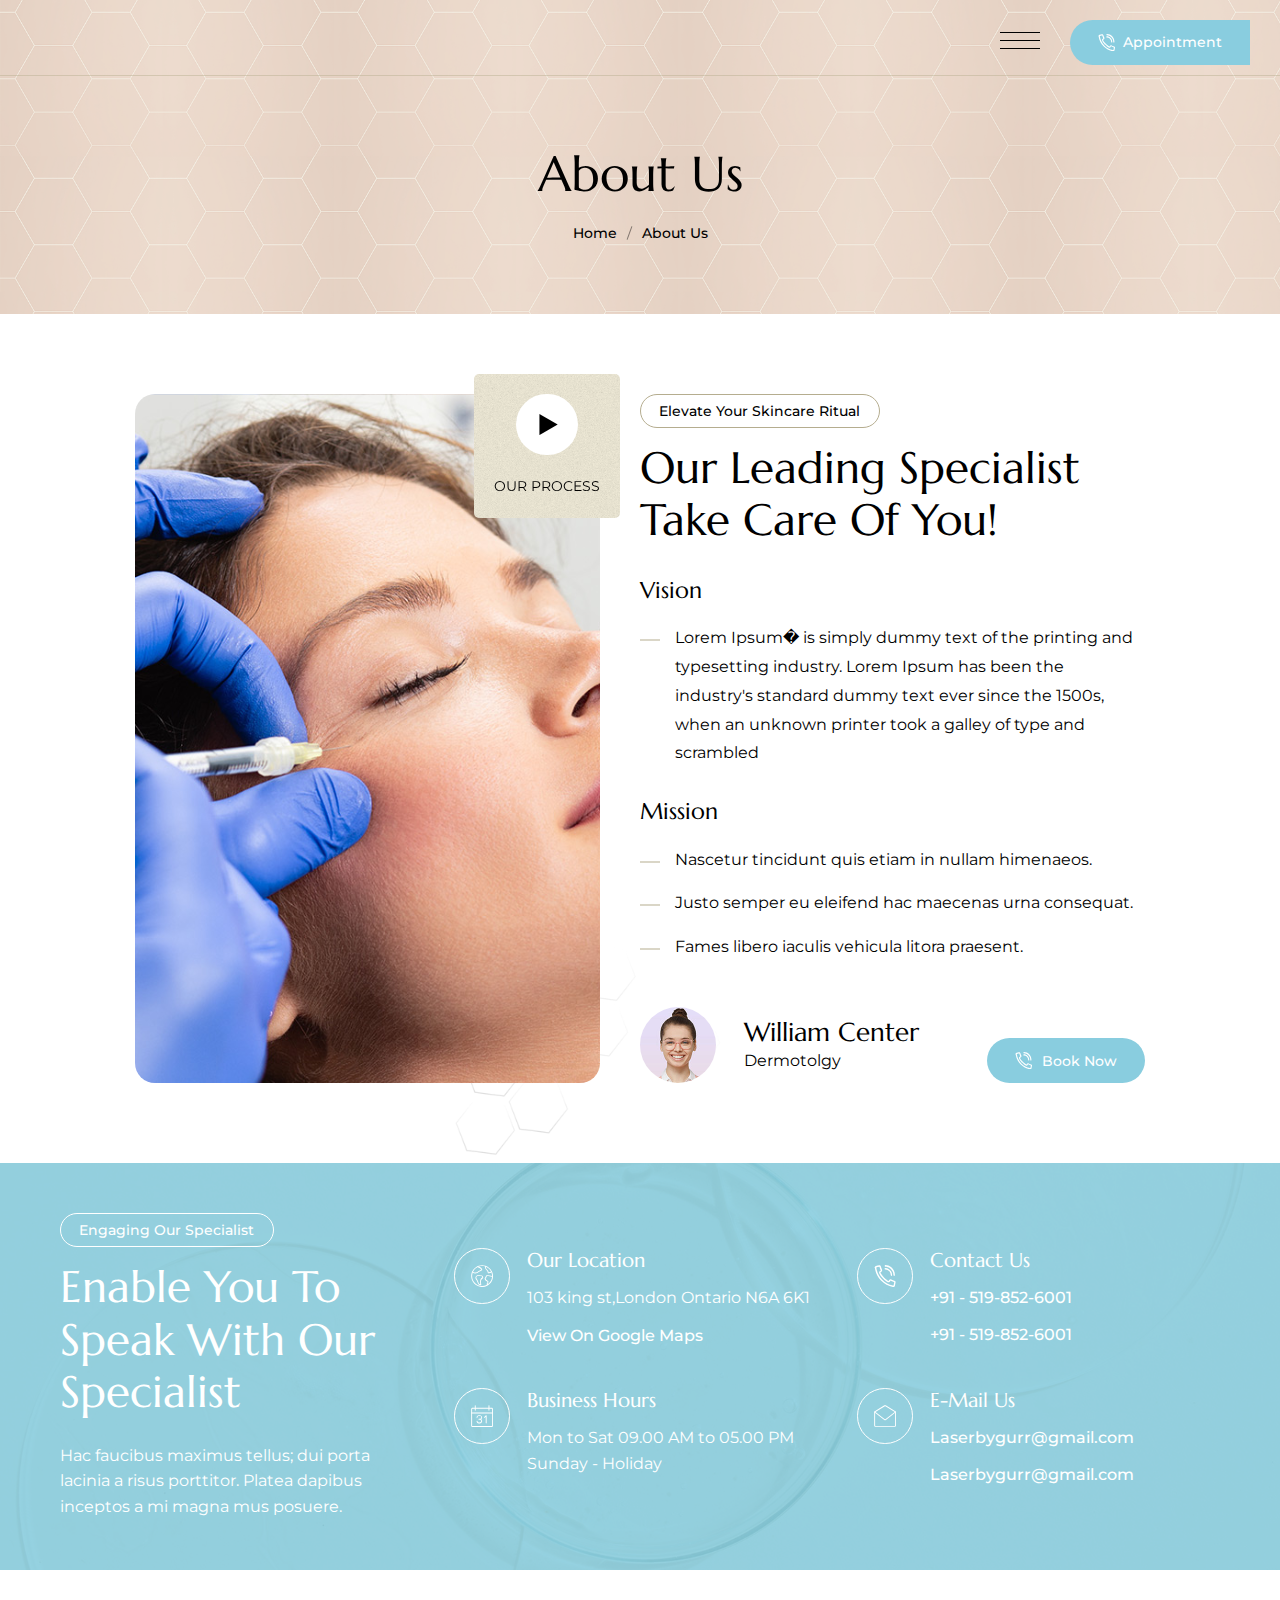
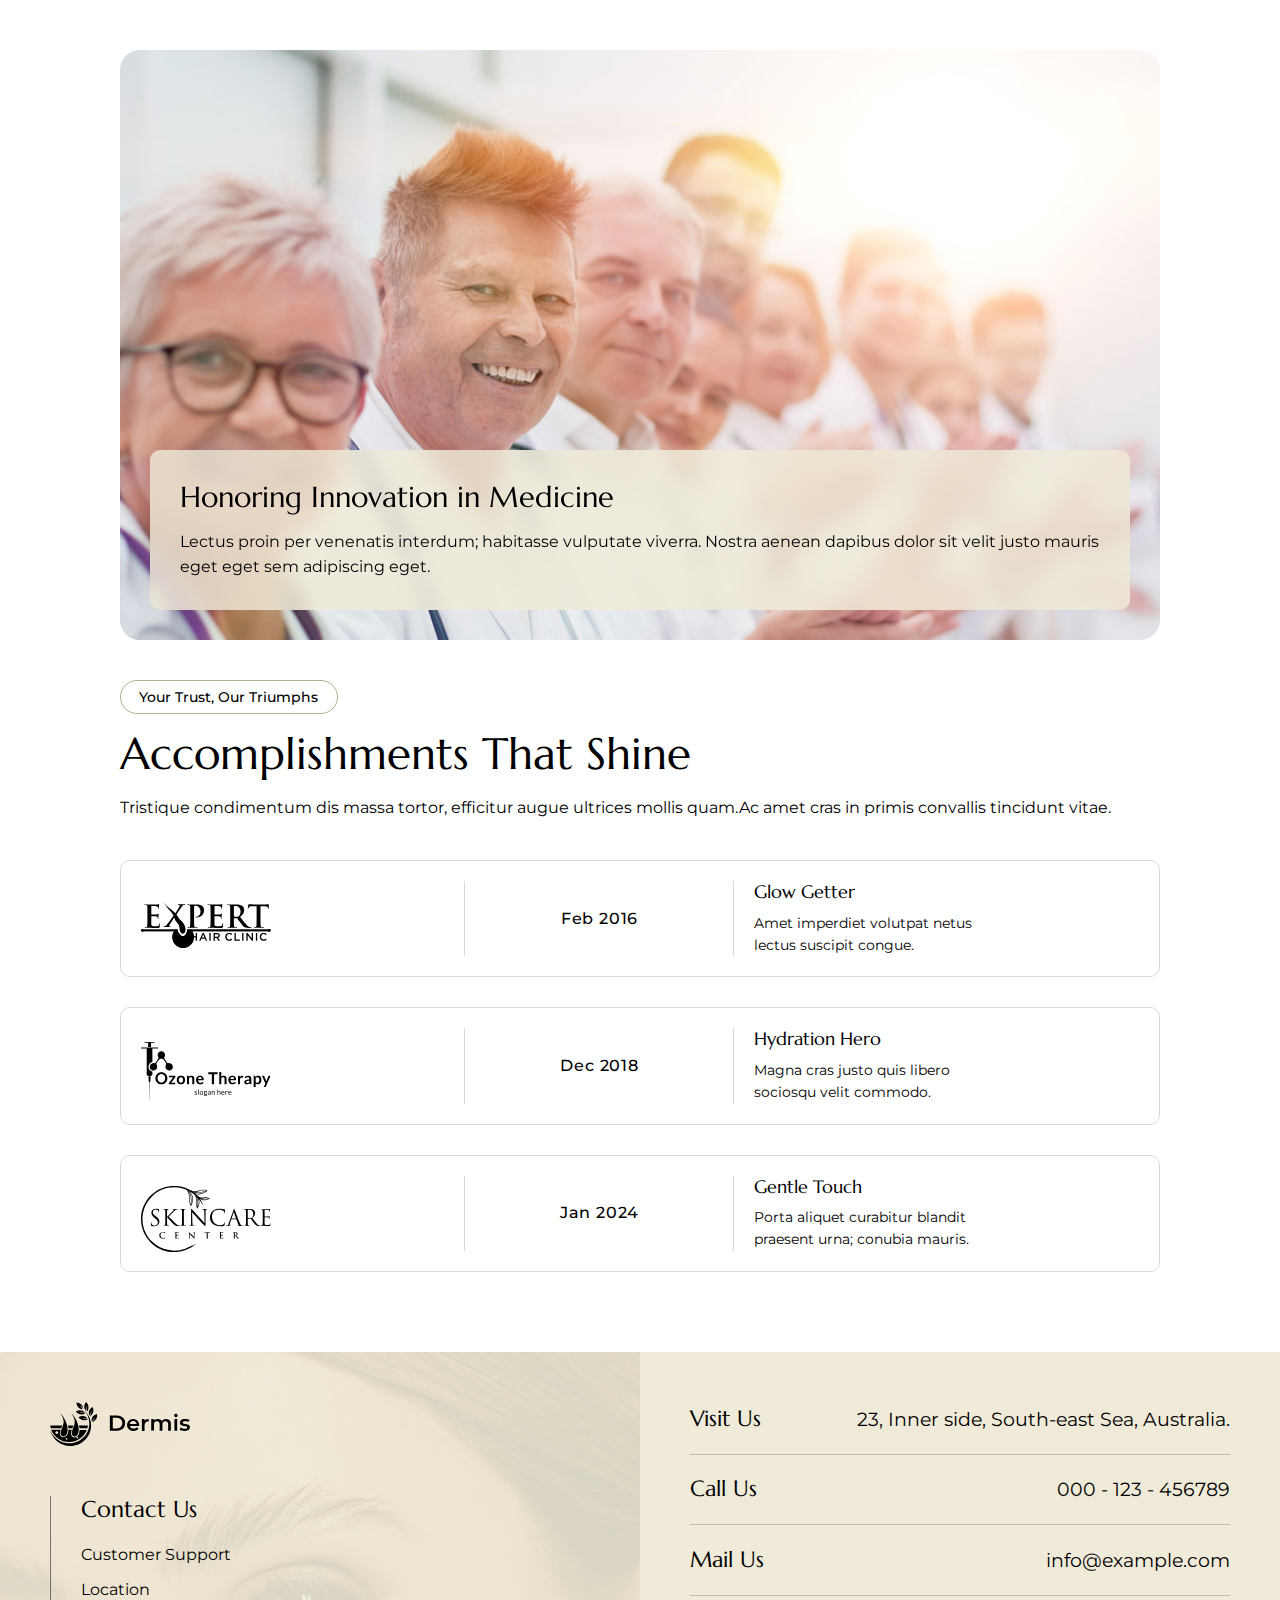
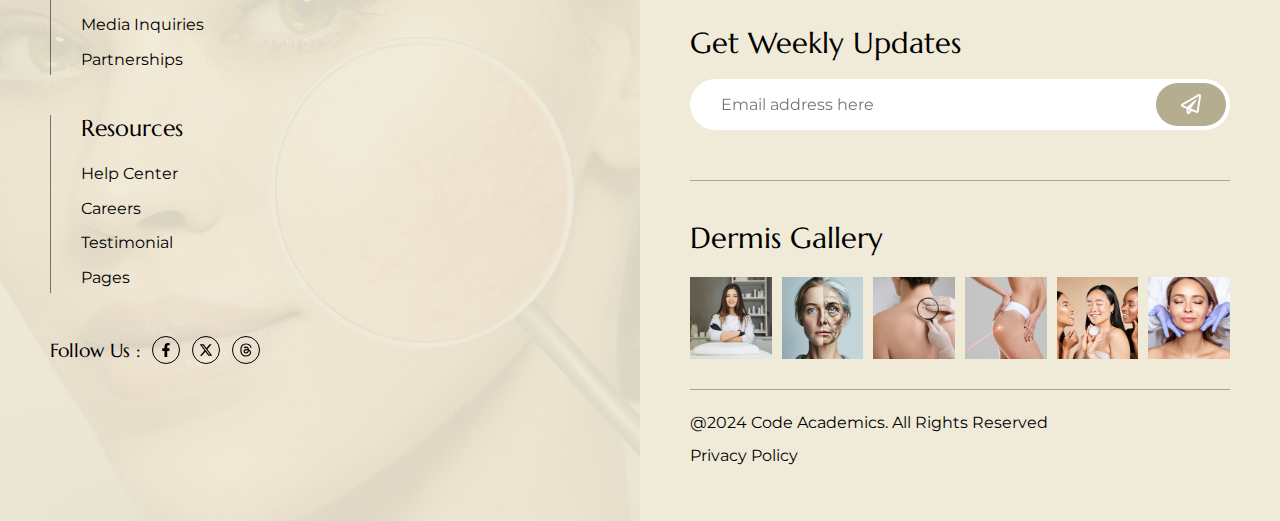
==== commit 85844a01: "changes inn html css" ====
--- a/aboutPage.html
+++ b/aboutPage.html
@@ -3906,15 +3906,13 @@
 																						</div>
 																						<div
 																							class="wdt-content-description">
-																							No: 58 A, East Madison
-																							Street,
-																							Baltimore, MD, USA 4508
+																							103 king st,London Ontario N6A 6K1
 																						</div>
 																						<div
 																							class="wdt-content-button-group">
 																							<div
 																								class="wdt-content-button wdt-button-clone">
-																								<a href="#">
+																								<a href="https://www.google.com/maps/place/103+King+St,+London,+ON+N6A+6K1,+Canada/@42.9817428,-81.2541127,17z/data=!3m1!4b1!4m6!3m5!1s0x882ef21d8c9d59fb:0xa637ea9287d6c236!8m2!3d42.9817428!4d-81.2515378!16s%2Fg%2F11c24g051x?entry=ttu&g_ep=EgoyMDI0MTIxMS4wIKXMDSoASAFQAw%3D%3D">
 																									<div
 																										class="wdt-button-text">
 																										<span>View On
@@ -3966,9 +3964,7 @@
 																									href="tel:000%20-%20123%20-%20456789">
 																									<div
 																										class="wdt-button-text">
-																										<span>000 - 123
-																											-
-																											456789</span>
+																										<span>+91 - 519-852-6001</span>
 																									</div>
 																								</a></div>
 																							<div
@@ -3977,9 +3973,7 @@
 																									href="tel:91-%20123%20-%20456789">
 																									<div
 																										class="wdt-button-text">
-																										<span>(91+) -
-																											123 -
-																											456789</span>
+																										<span>+91 - 519-852-6001</span>
 																									</div>
 																								</a></div>
 																						</div>
@@ -4029,7 +4023,7 @@
 																						</div>
 																						<div
 																							class="wdt-content-description">
-																							Mon to Sat 09.00 AM to 07.00
+																							Mon to Sat 09.00 AM to 05.00
 																							PM
 																							Sunday - Holiday</div>
 																					</div>
@@ -4069,19 +4063,19 @@
 																							<div
 																								class="wdt-content-button wdt-button-clone">
 																								<a
-																									href="mailto:info@example.com">
+																									href="mailto:Laserbygurr@gmail.com">
 																									<div
 																										class="wdt-button-text">
-																										<span>info@example.com</span>
+																										<span>Laserbygurr@gmail.com</span>
 																									</div>
 																								</a></div>
 																							<div
 																								class="wdt-content-button wdt-button-clone">
 																								<a
-																									href="mailto:support@example.com">
+																									href="mailto:Laserbygurr@gmail.com">
 																									<div
 																										class="wdt-button-text">
-																										<span>support@example.com</span>
+																										<span>Laserbygurr@gmail.com</span>
 																									</div>
 																								</a></div>
 																						</div>
